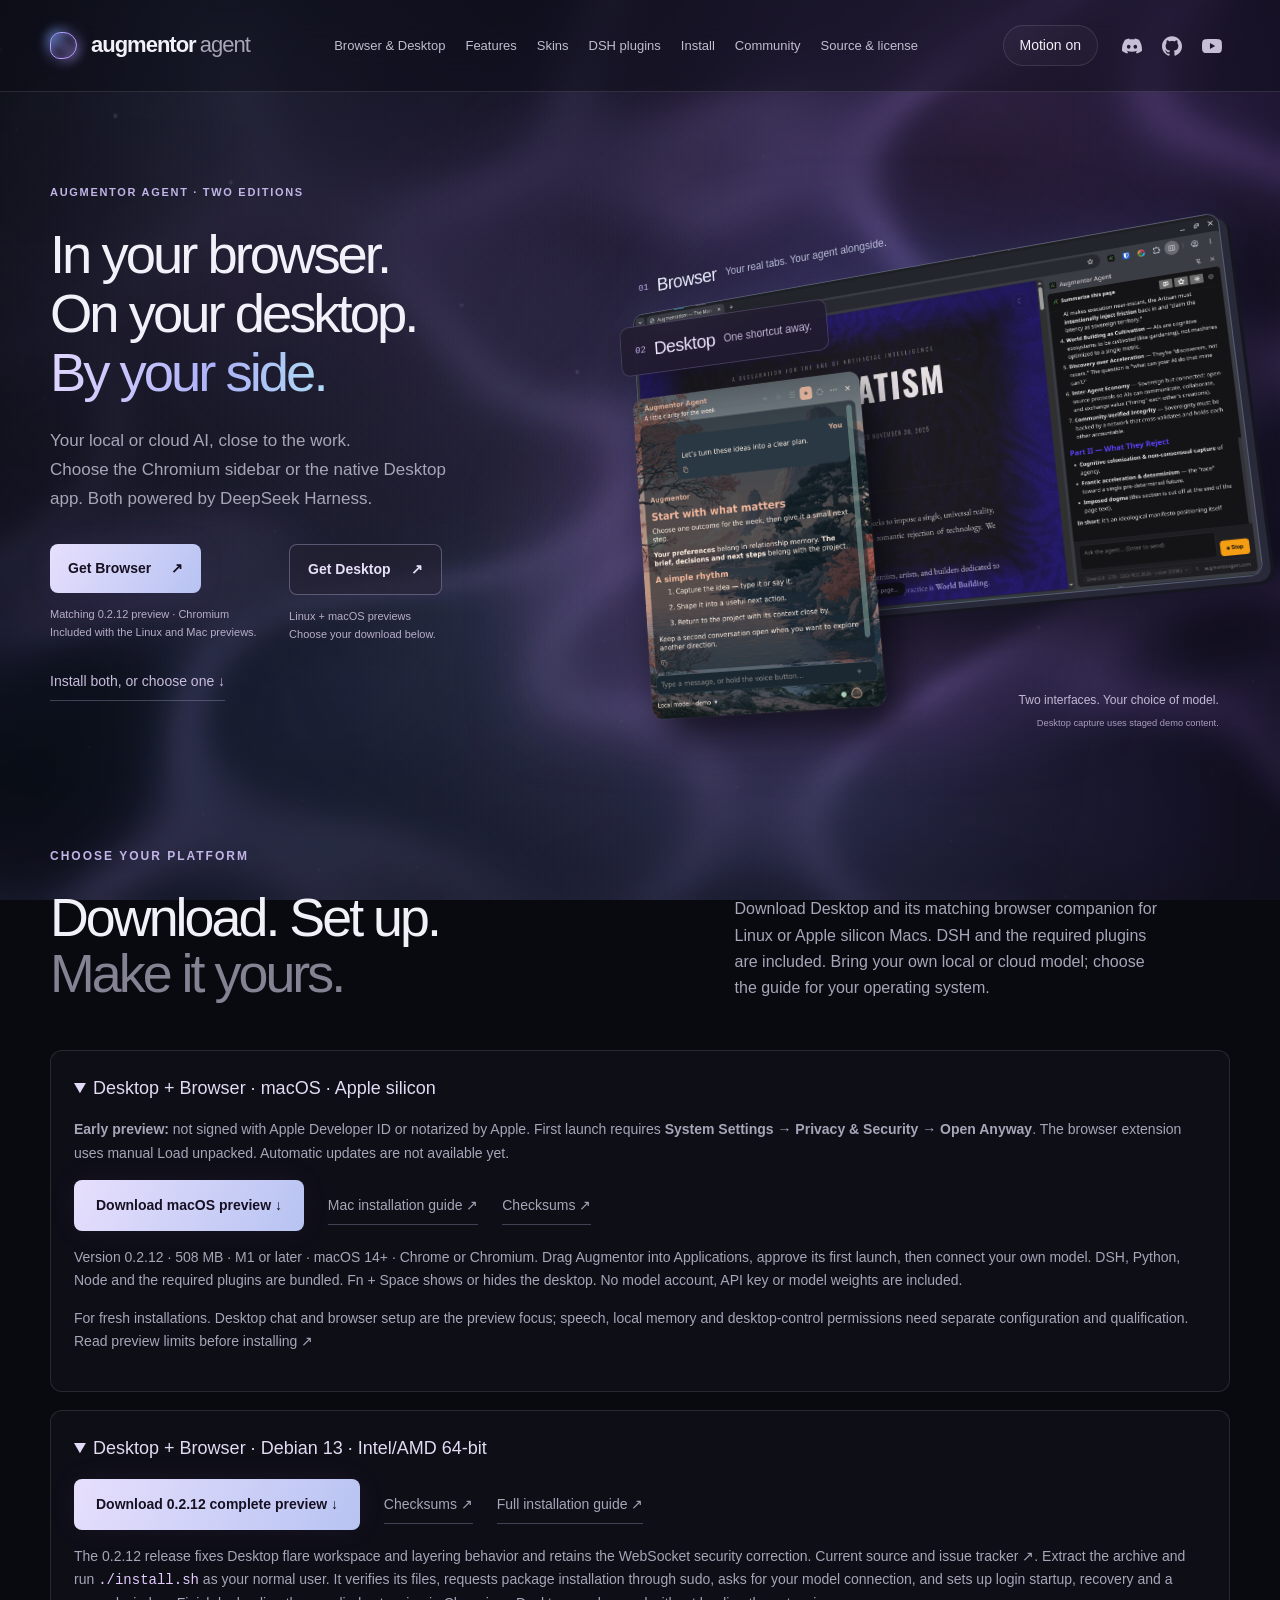
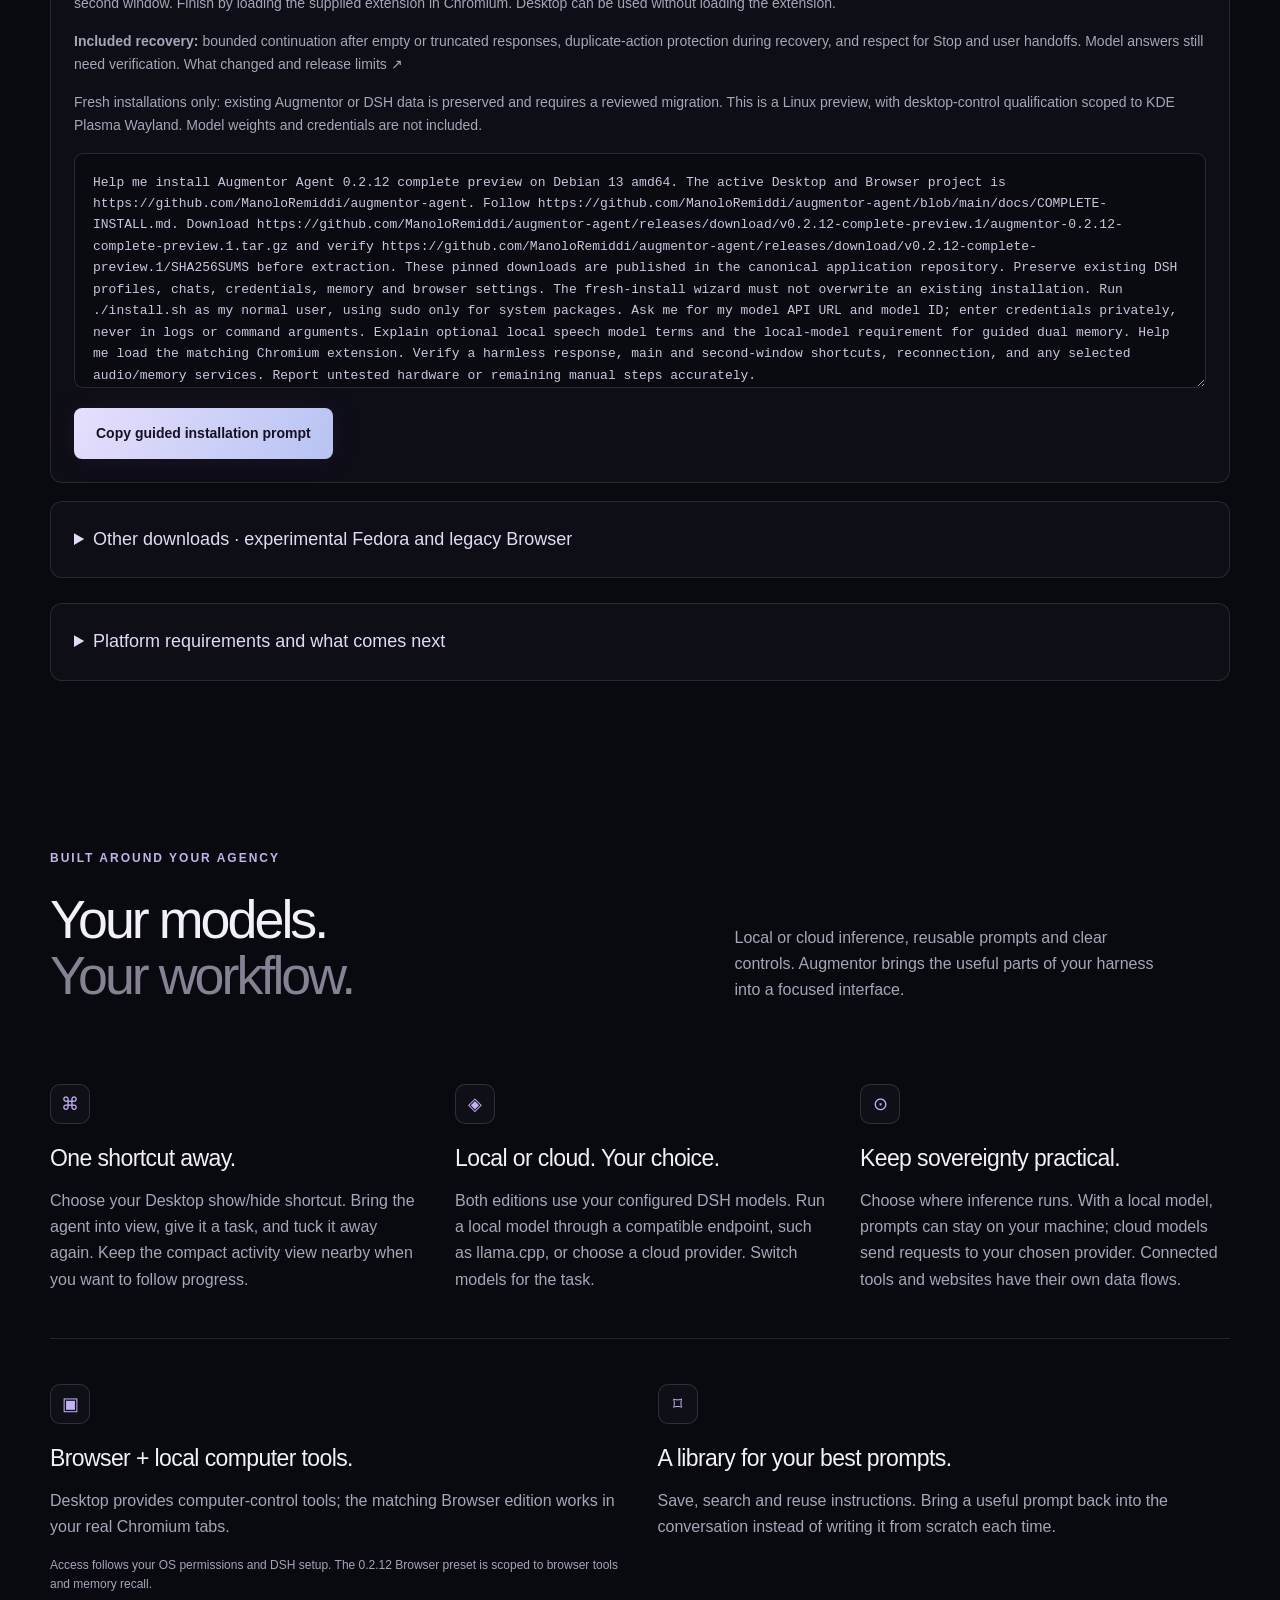
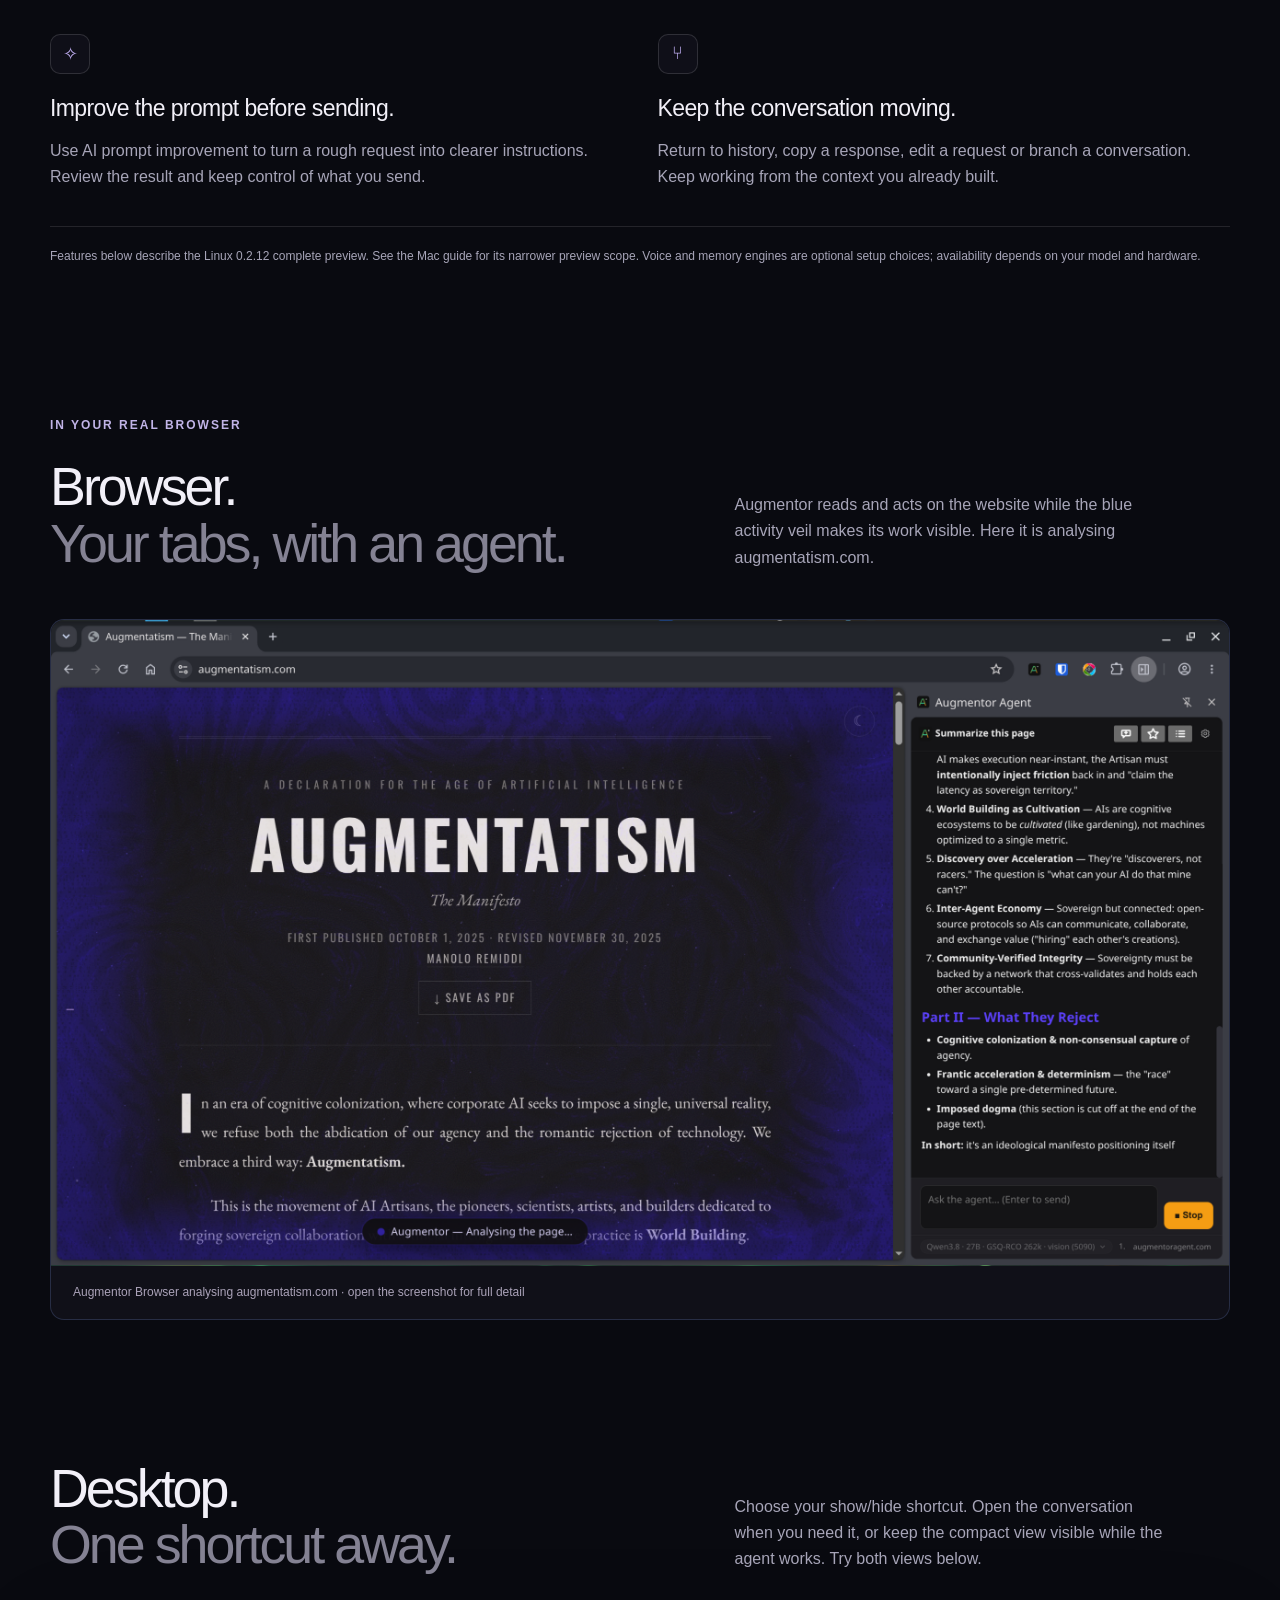
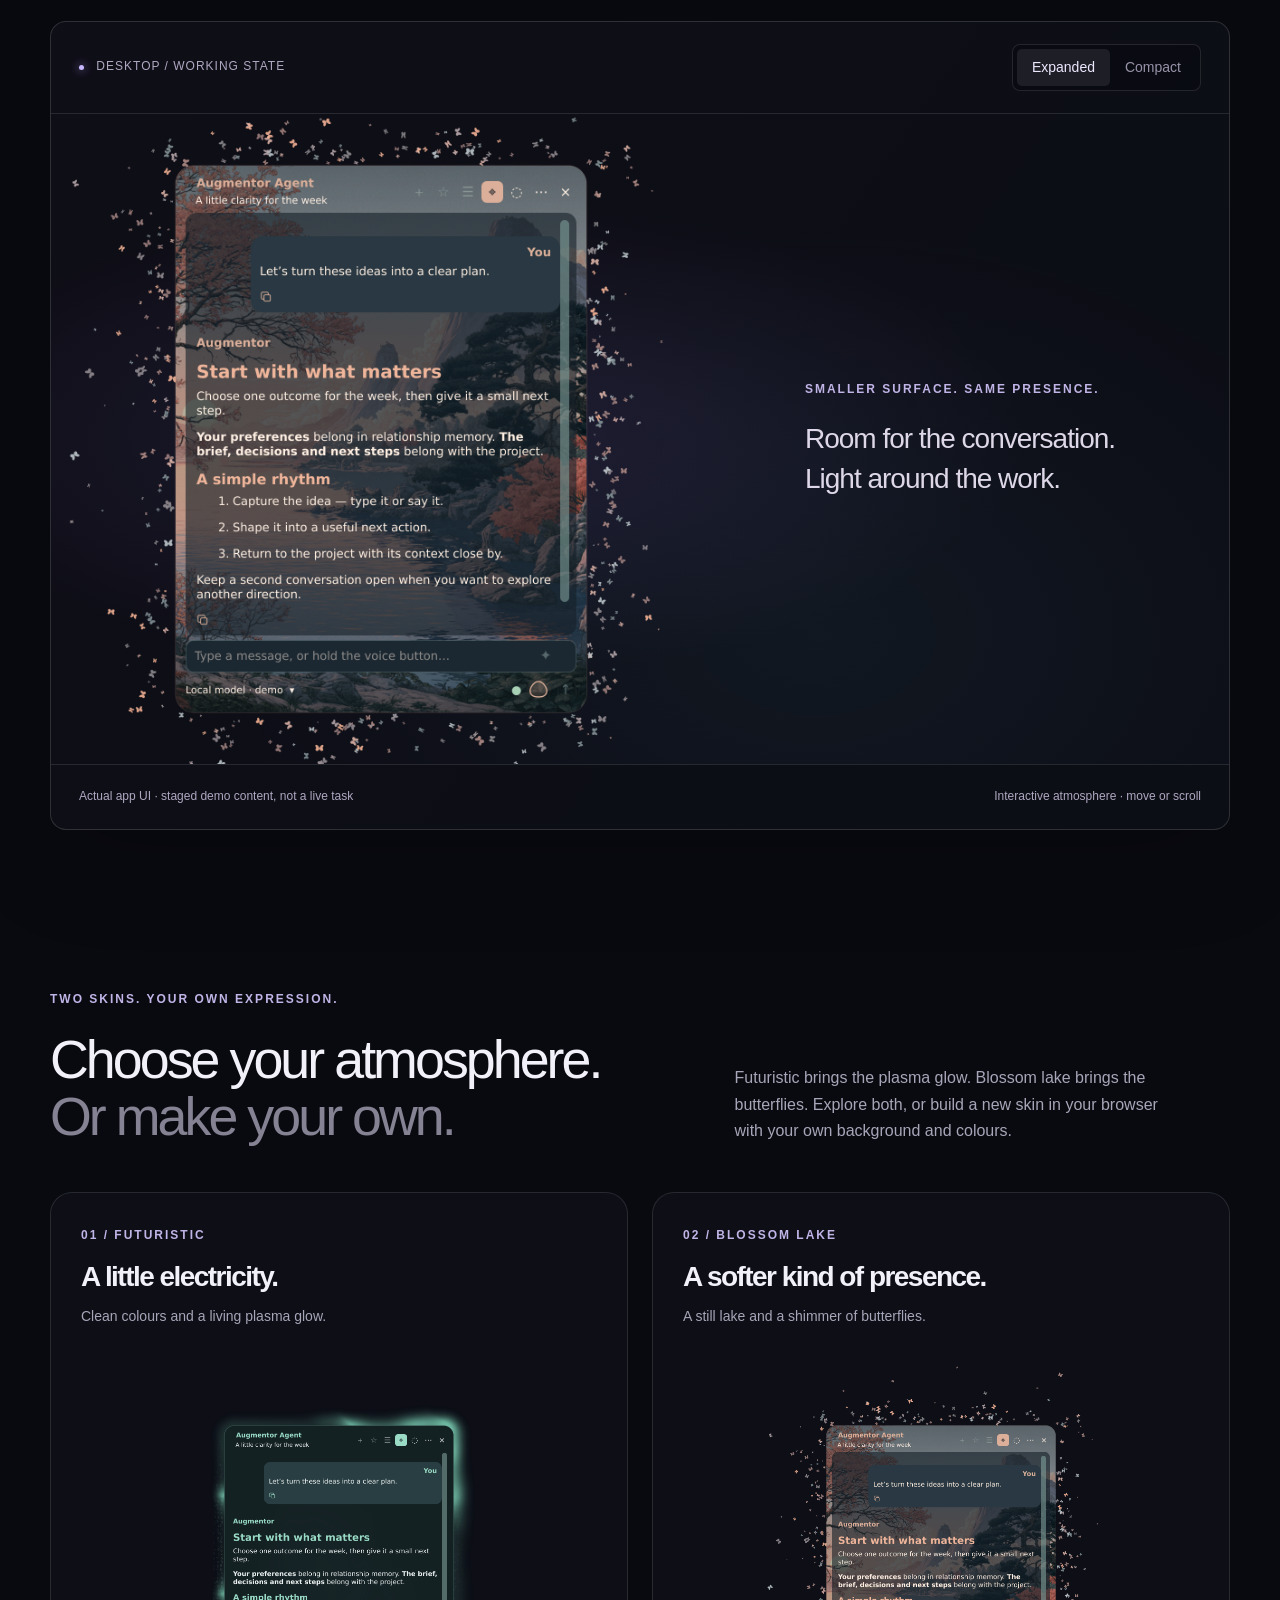
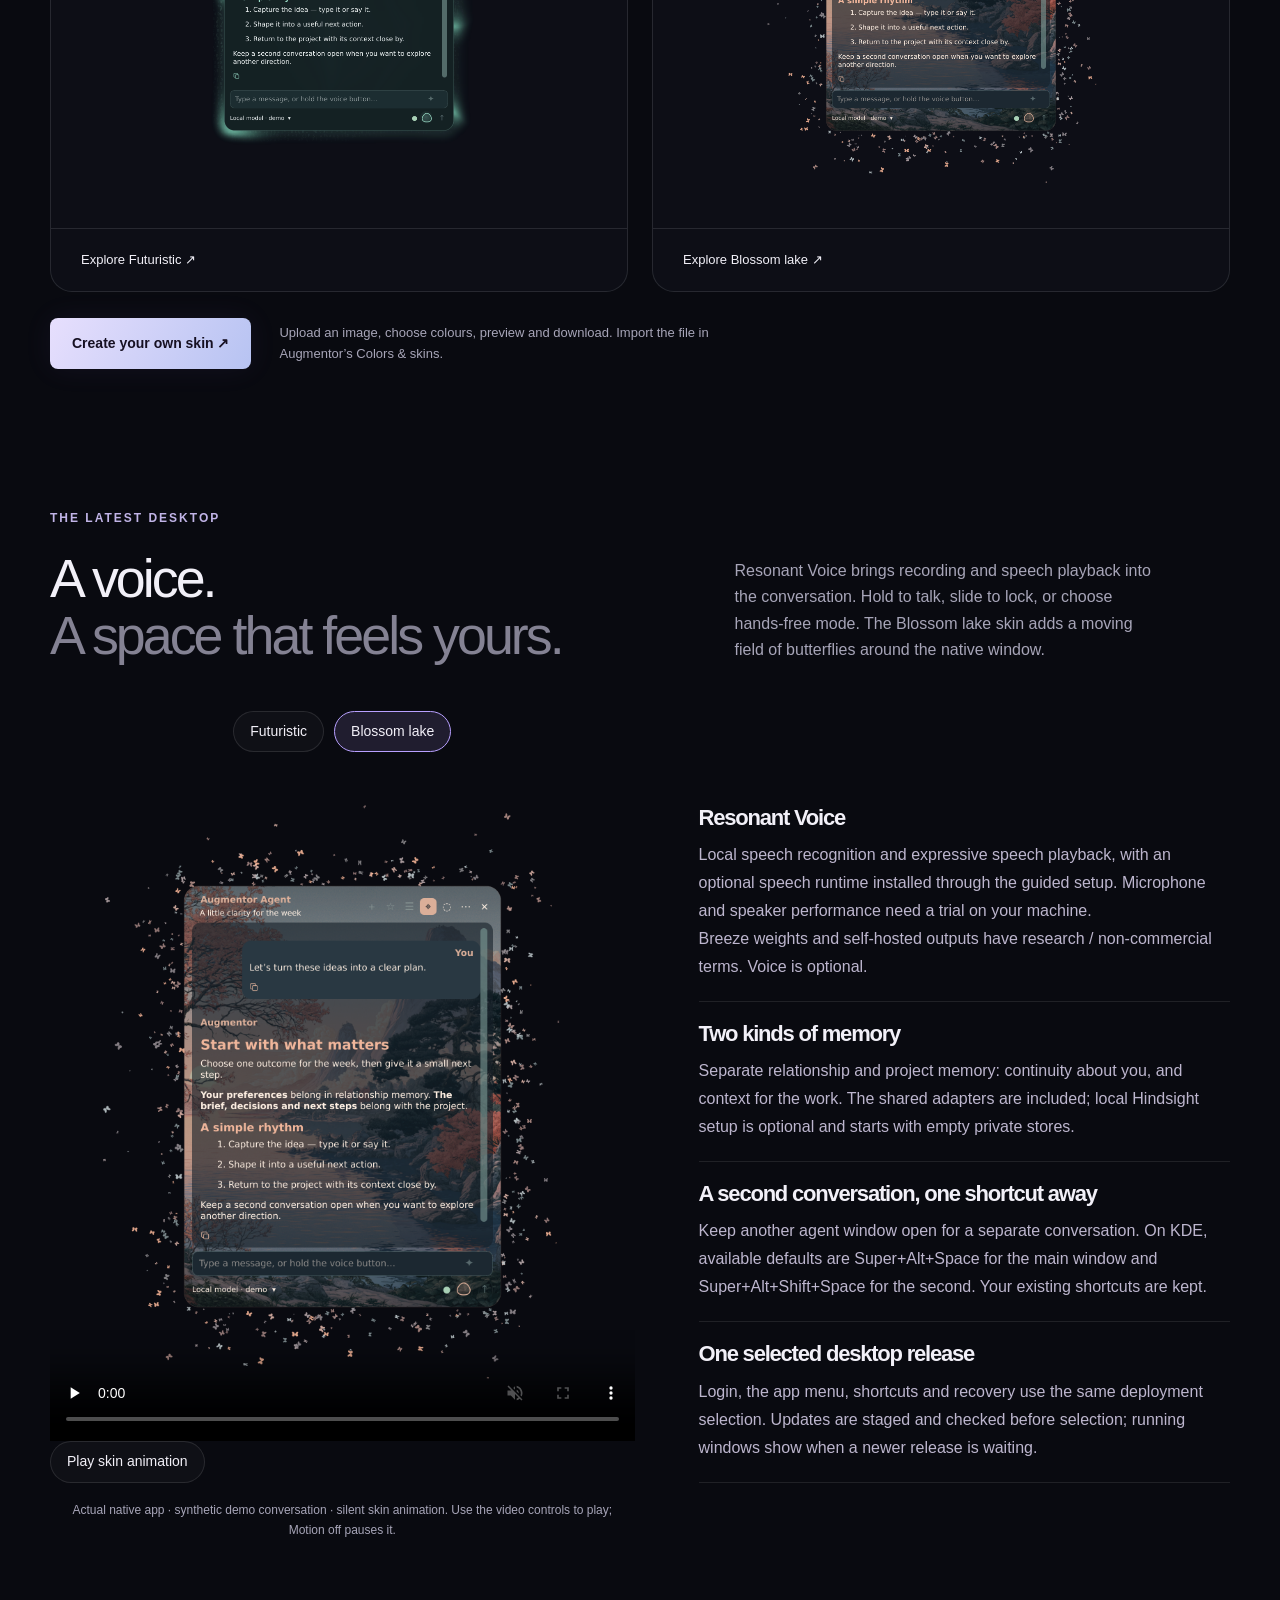
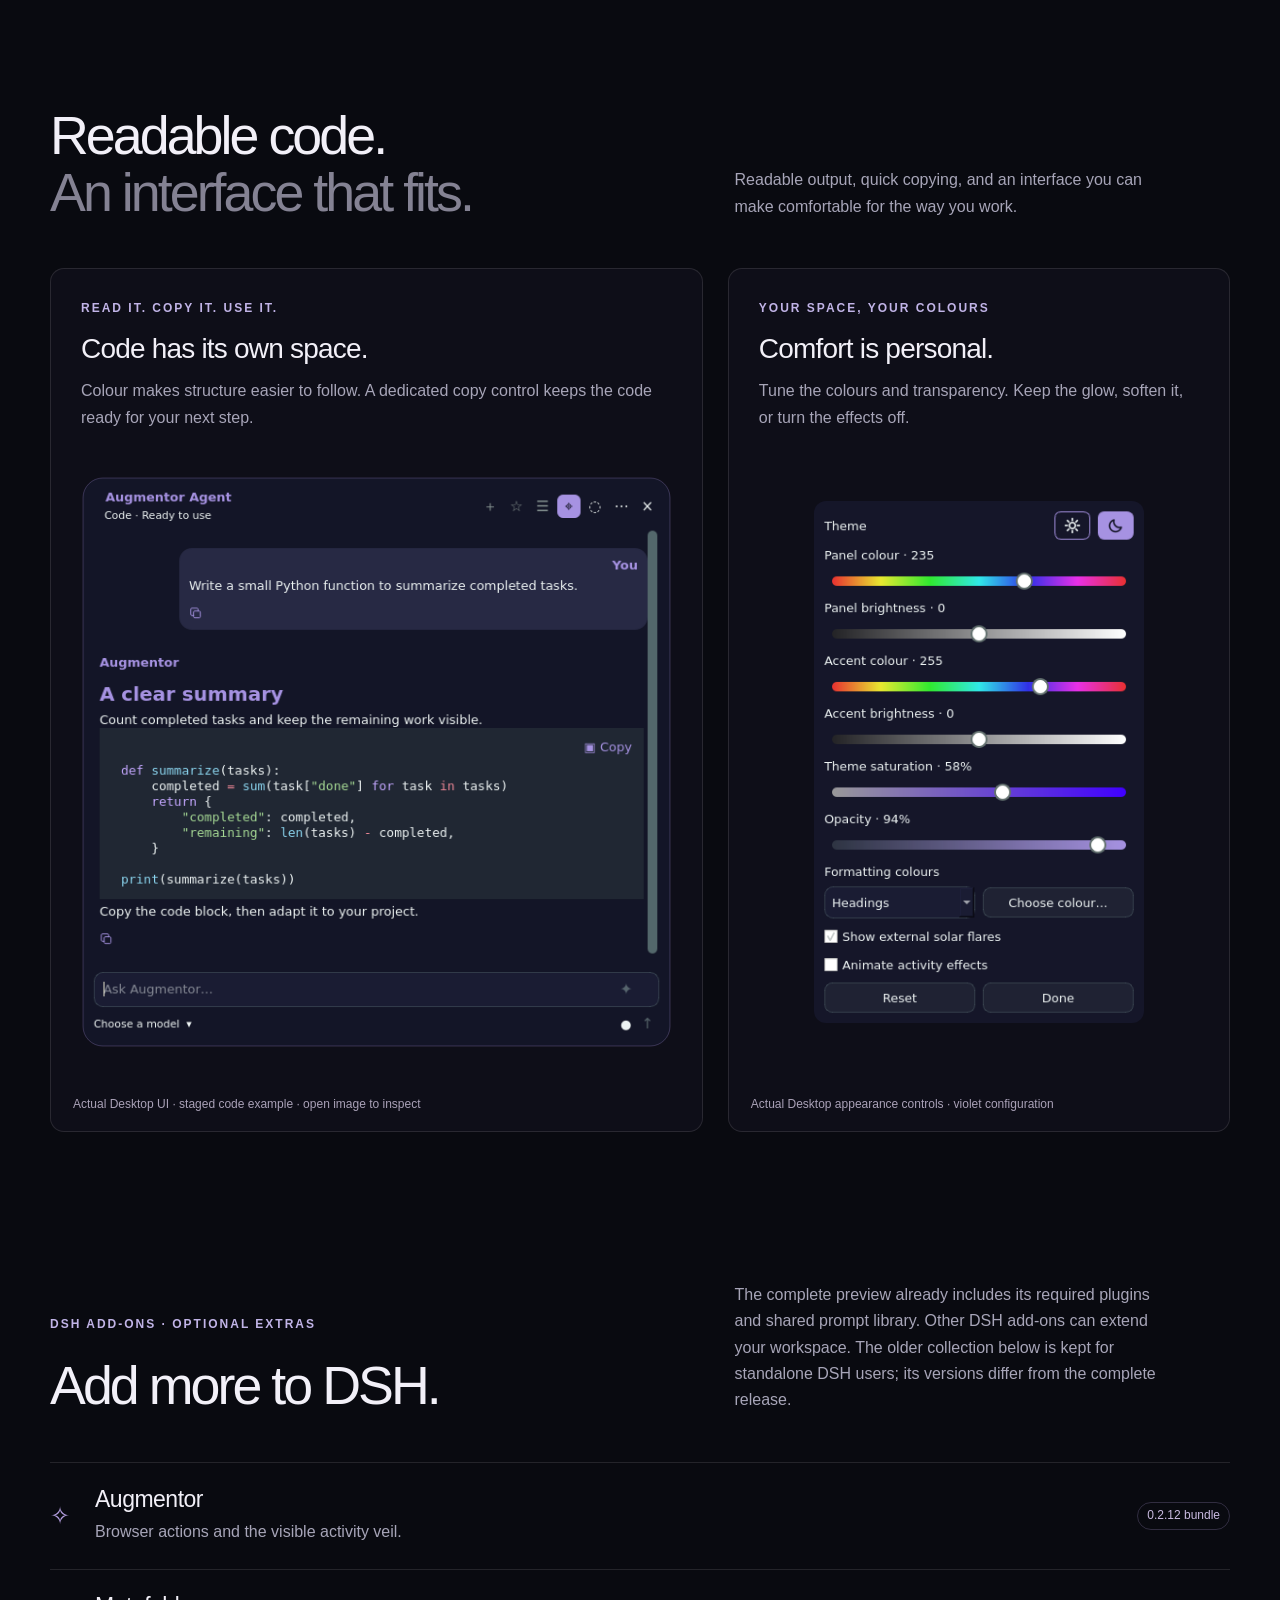
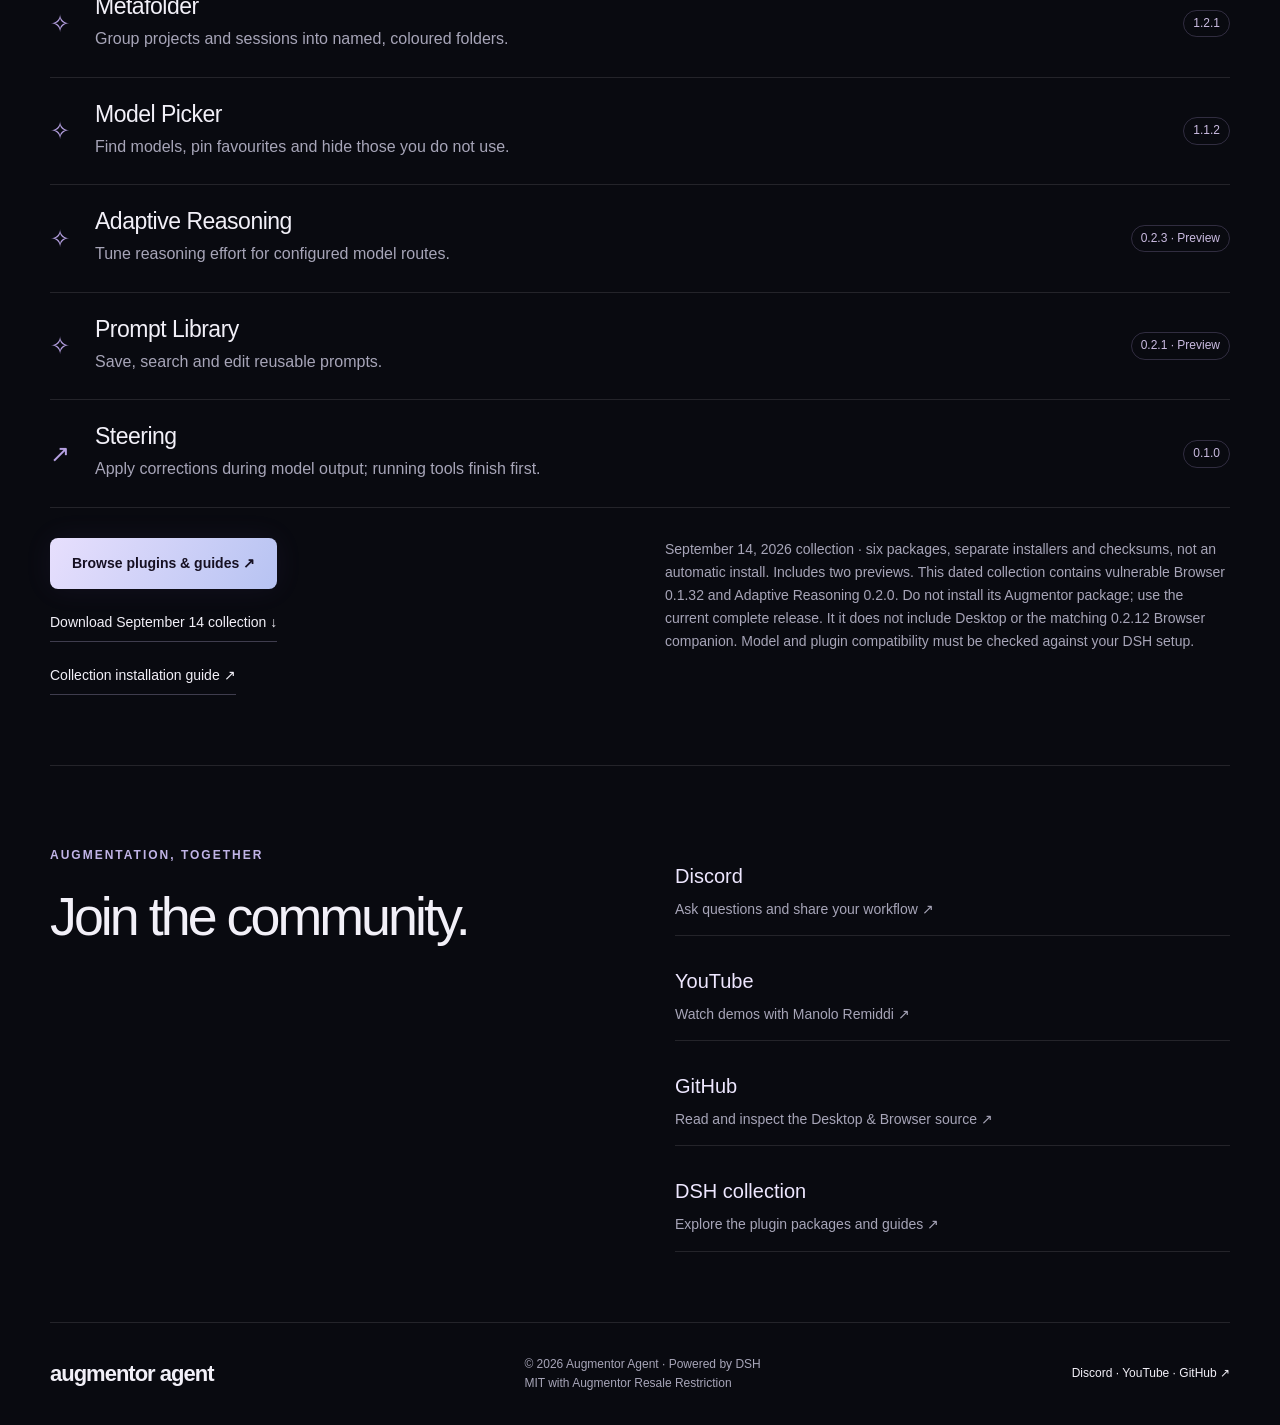
==== index.html @ 5974ab28 "Show Mac preview version and download size" ====
<!doctype html>
<!-- Copyright © 2026 Manolo Remiddi · SPDX-License-Identifier: MIT -->
<html lang="en"><head><meta charset="utf-8"><meta name="viewport" content="width=device-width,initial-scale=1"><meta name="description" content="Augmentor Agent. A visible workspace for your AI, in your browser and on your desktop. Linux and macOS previews, powered by DeepSeek Harness."><title>Augmentor Agent — Intelligence, with presence.</title><link rel="icon" href="assets/redesign-icon.svg"><link rel="stylesheet" href="assets/redesign.css?v=20260921-brand1"><link rel="stylesheet" href="assets/brand-orb.css?v=1"><script src="assets/redesign.js?v=20260920-skins1" defer></script></head>
<body><canvas id="atmosphere" aria-hidden="true"></canvas><div class="ambient" aria-hidden="true"></div>
<header class="masthead"><a class="brand" href="#top"><span class="brand-orb" aria-hidden="true"></span>augmentor<span class="brand-agent">agent</span></a><nav aria-label="Main"><a href="#editions">Browser &amp; Desktop</a><a href="#features">Features</a><a href="skins.html">Skins</a><a href="plugins.html">DSH plugins</a><a href="#installation">Install</a><a href="#community">Community</a><a href="licensing.html">Source &amp; license</a></nav><div class="header-right"><button id="motion" class="quiet" aria-pressed="true">Motion on</button><nav class="header-social" aria-label="Social links"><a class="soc-discord" href="https://discord.gg/MRESQnf4R4" target="_blank" rel="noopener noreferrer" aria-label="Augmentor Discord server" title="Discord">
              <svg viewBox="0 0 24 24" aria-hidden="true"><path d="M20.317 4.3698a19.7913 19.7913 0 00-4.8851-1.5152.0741.0741 0 00-.0785.0371c-.211.3753-.4447.8648-.6083 1.2495-1.8447-.2762-3.68-.2762-5.4868 0-.1636-.3933-.4058-.8742-.6177-1.2495a.077.077 0 00-.0785-.037 19.7363 19.7363 0 00-4.8852 1.515.0699.0699 0 00-.0321.0277C.5334 9.0458-.319 13.5799.0992 18.0578a.0824.0824 0 00.0312.0561c2.0528 1.5076 4.0413 2.4228 5.9929 3.0294a.0777.0777 0 00.0842-.0276c.4616-.6304.8731-1.2952 1.226-1.9942a.076.076 0 00-.0416-.1057c-.6528-.2476-1.2743-.5495-1.8722-.8923a.077.077 0 01-.0076-.1277c.1258-.0943.2517-.1923.3718-.2914a.0743.0743 0 01.0776-.0105c3.9278 1.7933 8.18 1.7933 12.0614 0a.0739.0739 0 01.0785.0095c.1202.099.246.1981.3728.2924a.077.077 0 01-.0066.1276 12.2986 12.2986 0 01-1.873.8914.0766.0766 0 00-.0407.1067c.3604.698.7719 1.3628 1.225 1.9932a.076.076 0 00.0842.0286c1.961-.6067 3.9495-1.5219 6.0023-3.0294a.077.077 0 00.0313-.0552c.5004-5.177-.8382-9.6739-3.5485-13.6604a.061.061 0 00-.0312-.0286zM8.02 15.3312c-1.1825 0-2.1569-1.0857-2.1569-2.419 0-1.3332.9555-2.4189 2.157-2.4189 1.2108 0 2.1757 1.0952 2.1568 2.419 0 1.3332-.9555 2.4189-2.1569 2.4189zm7.9748 0c-1.1825 0-2.1569-1.0857-2.1569-2.419 0-1.3332.9554-2.4189 2.1569-2.4189 1.2108 0 2.1757 1.0952 2.1568 2.419 0 1.3332-.946 2.4189-2.1568 2.4189Z"/></svg>
            </a><a class="soc-github" href="https://github.com/ManoloRemiddi/augmentor-agent" target="_blank" rel="noopener noreferrer" aria-label="Augmentor on GitHub" title="GitHub">
              <svg viewBox="0 0 24 24" aria-hidden="true"><path d="M12 .297c-6.63 0-12 5.373-12 12 0 5.303 3.438 9.8 8.205 11.385.6.113.82-.258.82-.577 0-.285-.01-1.04-.015-2.04-3.338.724-4.042-1.61-4.042-1.61C4.422 18.07 3.633 17.7 3.633 17.7c-1.087-.744.084-.729.084-.729 1.205.084 1.838 1.236 1.838 1.236 1.07 1.835 2.809 1.305 3.495.998.108-.776.417-1.305.76-1.605-2.665-.3-5.466-1.332-5.466-5.93 0-1.31.465-2.38 1.235-3.22-.135-.303-.54-1.523.105-3.176 0 0 1.005-.322 3.3 1.23.96-.267 1.98-.399 3-.405 1.02.006 2.04.138 3 .405 2.28-1.552 3.285-1.23 3.285-1.23.645 1.653.24 2.873.12 3.176.765.84 1.23 1.91 1.23 3.22 0 4.61-2.805 5.625-5.475 5.92.42.36.81 1.096.81 2.22 0 1.606-.015 2.896-.015 3.286 0 .315.21.69.825.57C20.565 22.092 24 17.592 24 12.297c0-6.627-5.373-12-12-12"/></svg>
            </a><a class="soc-youtube" href="https://www.youtube.com/@manolo.remiddi" target="_blank" rel="noopener noreferrer" aria-label="Augmentor Agent on YouTube" title="YouTube">
              <svg viewBox="0 0 24 24" aria-hidden="true"><path d="M23.498 6.186a3.016 3.016 0 0 0-2.122-2.136C19.505 3.545 12 3.545 12 3.545s-7.505 0-9.377.505A3.017 3.017 0 0 0 .502 6.186C0 8.07 0 12 0 12s0 3.93.502 5.814a3.016 3.016 0 0 0 2.122 2.136c1.871.505 9.376.505 9.376.505s7.505 0 9.377-.505a3.015 3.015 0 0 0 2.122-2.136C24 15.93 24 12 24 12s0-3.93-.502-5.814zM9.545 15.568V8.432L15.818 12l-6.273 3.568z"/></svg>
            </a></nav></div></header>
<main id="top"><section id="editions" class="shell layered-hero" aria-labelledby="product-title"><div class="layered-copy"><p class="eyebrow">AUGMENTOR AGENT · TWO EDITIONS</p><h1 id="product-title">In your browser.<br>On your desktop.<br><em>By your side.</em></h1><p class="layered-lead">Your local or cloud AI, close to the work.<br>Choose the Chromium sidebar or the native Desktop app. Both powered by DeepSeek Harness.</p><div class="hero-product-links"><div id="browser-edition"><a class="button primary" href="#installation">Get Browser <span>↗</span></a><p>Matching 0.2.12 preview · Chromium<br>Included with the Linux and Mac previews.</p></div><div id="desktop-edition"><a class="button hero-secondary" href="#installation">Get Desktop <span>↗</span></a><p>Linux + macOS previews<br>Choose your download below.</p></div></div><a class="text-link hero-install" href="#installation">Install both, or choose one ↓</a></div>
<div class="layered-scene" aria-label="Augmentor Browser and Desktop shown on separate overlapping planes"><div class="scene-world"><div class="scene-aura" aria-hidden="true"></div><figure class="browser-plane"><figcaption><span class="plane-number">01</span><strong>Browser</strong><span>Your real tabs. Your agent alongside.</span></figcaption><a href="#in-action" aria-label="See the Browser edition in action"><img src="assets/browser-full-chromium.png" width="2560" height="1403" alt="Augmentor Browser behind the Desktop window: Chromium with the agent sidebar and active blue veil on augmentatism.com"></a></figure><figure class="desktop-plane"><a href="#experience" aria-label="See the Desktop edition in action"><span class="desktop-plane-window"><img src="assets/desktop-voice-window.png" width="1040" height="1340" alt="Augmentor Desktop with the Blossom lake skin, synthetic conversation and integrated audio control"></span></a><figcaption><span class="plane-number">02</span><strong>Desktop</strong><span>One shortcut away.</span></figcaption></figure><p class="scene-caption">Two interfaces. Your choice of model.<br><span>Desktop capture uses staged demo content.</span></p></div></div></section><section id="installation" class="shell installation"><div class="section-heading"><div><p class="eyebrow">CHOOSE YOUR PLATFORM</p><h2>Download. Set up.<br><span>Make it yours.</span></h2></div><p>Download Desktop and its matching browser companion for Linux or Apple silicon Macs. DSH and the required plugins are included. Bring your own local or cloud model; choose the guide for your operating system.</p></div>
<div class="install-choice"><details open id="macos-download"><summary>Desktop + Browser · macOS · Apple silicon</summary><p><strong>Early preview:</strong> not signed with Apple Developer ID or notarized by Apple. First launch requires <strong>System Settings → Privacy &amp; Security → Open Anyway</strong>. The browser extension uses manual Load unpacked. Automatic updates are not available yet.</p><p><a class="button primary" href="https://github.com/ManoloRemiddi/augmentor-agent/releases/download/v0.2.12-macos-preview.1/augmentor-desktop-0.2.12-macos-arm64-preview.dmg">Download macOS preview ↓</a> <a class="text-link" href="macos.html">Mac installation guide ↗</a> <a class="text-link" href="https://github.com/ManoloRemiddi/augmentor-agent/releases/download/v0.2.12-macos-preview.1/SHA256SUMS">Checksums ↗</a></p><p>Version 0.2.12 · 508 MB · M1 or later · macOS 14+ · Chrome or Chromium. Drag Augmentor into Applications, approve its first launch, then connect your own model. DSH, Python, Node and the required plugins are bundled. Fn + Space shows or hides the desktop. No model account, API key or model weights are included.</p><p>For fresh installations. Desktop chat and browser setup are the preview focus; speech, local memory and desktop-control permissions need separate configuration and qualification. <a href="macos.html#limits">Read preview limits before installing ↗</a></p></details><details open><summary>Desktop + Browser · Debian 13 · Intel/AMD 64-bit</summary><p><a class="button primary" href="https://github.com/ManoloRemiddi/augmentor-agent/releases/download/v0.2.12-complete-preview.1/augmentor-0.2.12-complete-preview.1.tar.gz">Download 0.2.12 complete preview ↓</a> <a class="text-link" href="https://github.com/ManoloRemiddi/augmentor-agent/releases/download/v0.2.12-complete-preview.1/SHA256SUMS">Checksums ↗</a> <a class="text-link" href="https://github.com/ManoloRemiddi/augmentor-agent/blob/main/docs/COMPLETE-INSTALL.md">Full installation guide ↗</a></p><p>The 0.2.12 release fixes Desktop flare workspace and layering behavior and retains the WebSocket security correction. <a href="https://github.com/ManoloRemiddi/augmentor-agent">Current source and issue tracker ↗</a>. Extract the archive and run <code>./install.sh</code> as your normal user. It verifies its files, requests package installation through sudo, asks for your model connection, and sets up login startup, recovery and a second window. Finish by loading the supplied extension in Chromium. Desktop can be used without loading the extension.</p><p><strong>Included recovery:</strong> bounded continuation after empty or truncated responses, duplicate-action protection during recovery, and respect for Stop and user handoffs. Model answers still need verification. <a href="https://github.com/ManoloRemiddi/augmentor-agent/blob/main/docs/RELEASE-0.2.12.md">What changed and release limits ↗</a></p><p>Fresh installations only: existing Augmentor or DSH data is preserved and requires a reviewed migration. This is a Linux preview, with desktop-control qualification scoped to KDE Plasma Wayland. Model weights and credentials are not included.</p><textarea id="desktop-install-prompt" readonly aria-label="Complete Desktop and Browser installation prompt">Help me install Augmentor Agent 0.2.12 complete preview on Debian 13 amd64. The active Desktop and Browser project is https://github.com/ManoloRemiddi/augmentor-agent. Follow https://github.com/ManoloRemiddi/augmentor-agent/blob/main/docs/COMPLETE-INSTALL.md. Download https://github.com/ManoloRemiddi/augmentor-agent/releases/download/v0.2.12-complete-preview.1/augmentor-0.2.12-complete-preview.1.tar.gz and verify https://github.com/ManoloRemiddi/augmentor-agent/releases/download/v0.2.12-complete-preview.1/SHA256SUMS before extraction. These pinned downloads are published in the canonical application repository. Preserve existing DSH profiles, chats, credentials, memory and browser settings. The fresh-install wizard must not overwrite an existing installation. Run ./install.sh as my normal user, using sudo only for system packages. Ask me for my model API URL and model ID; enter credentials privately, never in logs or command arguments. Explain optional local speech model terms and the local-model requirement for guided dual memory. Help me load the matching Chromium extension. Verify a harmless response, main and second-window shortcuts, reconnection, and any selected audio/memory services. Report untested hardware or remaining manual steps accurately.</textarea><button class="button primary copy-install" data-copy="desktop-install-prompt">Copy guided installation prompt</button></details>
<details><summary>Other downloads · experimental Fedora and legacy Browser</summary><p>The Fedora Desktop RPM is an older experimental build with container installation/rendering checks, not the complete voice and memory installer. <a href="https://github.com/ManoloRemiddi/augmentor-agent-app/blob/main/docs/FEDORA.md">Fedora guide and download ↗</a></p><p>Browser 0.1.32 contains a known WebSocket vulnerability. Use the matching 0.2.12 complete release; the old archive is retained only for historical reference. <a href="https://github.com/ManoloRemiddi/augmentor-dsh-extension-plugin/releases/tag/v0.1.32">Legacy release ↗</a> · <a href="docs.html#install">Legacy manual ↗</a></p></details></div><p id="copy-status" class="small" role="status" aria-live="polite"></p>
<details class="compatibility-details" id="availability"><summary>Platform requirements and what comes next</summary><div class="platform-answers"><article><h3>Your model. Your private setup.</h3><p>The installer creates new settings, tokens and memory stores on your machine. It includes Model Picker 1.1.2, Adaptive Reasoning 0.2.3 and Resonant Voice 0.1.16, plus the shared prompt, memory and execution-recovery adapters. These are installed together; no separate plugin setup is required. Memory extraction starts paused until you choose to process it. No personal conversations, credentials or microphone recordings are distributed.</p></article><article><h3>Linux and Mac previews.</h3><p>The Linux installer targets Debian 13 amd64. The Mac preview targets Apple silicon with macOS 14 or later. Both use a manually loaded Chromium extension. Windows, Intel Macs and broader Pi support are not available yet.</p></article></div></details></section><section id="features" class="shell feature-section"><div class="section-heading"><div><p class="eyebrow">BUILT AROUND YOUR AGENCY</p><h2>Your models.<br><span>Your workflow.</span></h2></div><p>Local or cloud inference, reusable prompts and clear controls. Augmentor brings the useful parts of your harness into a focused interface.</p></div>
<div class="principles"><article><span class="feature-icon">⌘</span><h3>One shortcut away.</h3><p>Choose your Desktop show/hide shortcut. Bring the agent into view, give it a task, and tuck it away again. Keep the compact activity view nearby when you want to follow progress.</p></article><article><span class="feature-icon">◈</span><h3>Local or cloud. Your choice.</h3><p>Both editions use your configured DSH models. Run a local model through a compatible endpoint, such as llama.cpp, or choose a cloud provider. Switch models for the task.</p></article><article><span class="feature-icon">⊙</span><h3>Keep sovereignty practical.</h3><p>Choose where inference runs. With a local model, prompts can stay on your machine; cloud models send requests to your chosen provider. Connected tools and websites have their own data flows.</p></article></div>
<div class="feature-grid"><article><span class="feature-icon">▣</span><h3>Browser + local computer tools.</h3><p>Desktop provides computer-control tools; the matching Browser edition works in your real Chromium tabs.</p><small>Access follows your OS permissions and DSH setup. The 0.2.12 Browser preset is scoped to browser tools and memory recall.</small></article><article><span class="feature-icon">⌑</span><h3>A library for your best prompts.</h3><p>Save, search and reuse instructions. Bring a useful prompt back into the conversation instead of writing it from scratch each time.</p></article><article><span class="feature-icon">✧</span><h3>Improve the prompt before sending.</h3><p>Use AI prompt improvement to turn a rough request into clearer instructions. Review the result and keep control of what you send.</p></article><article><span class="feature-icon">⑂</span><h3>Keep the conversation moving.</h3><p>Return to history, copy a response, edit a request or branch a conversation. Keep working from the context you already built.</p></article></div><p class="feature-scope">Features below describe the Linux 0.2.12 complete preview. See the Mac guide for its narrower preview scope. Voice and memory engines are optional setup choices; availability depends on your model and hardware.</p></section><section id="in-action" class="shell browser-action"><div class="section-heading"><div><p class="eyebrow">IN YOUR REAL BROWSER</p><h2>Browser.<br><span>Your tabs, with an agent.</span></h2></div><p>Augmentor reads and acts on the website while the blue activity veil makes its work visible. Here it is analysing <a href="https://augmentatism.com/">augmentatism.com</a>.</p></div><figure class="browser-capture"><a href="assets/browser-full-chromium.png" target="_blank" rel="noopener" class="full-browser-image"><img src="assets/browser-full-chromium.png" width="2560" height="1403" loading="lazy" alt="Full Chromium window on augmentatism.com with Augmentor sidebar actively summarizing the page, blue-violet flares, and a visible Stop control"></a><figcaption>Augmentor Browser analysing augmentatism.com · open the screenshot for full detail</figcaption></figure></section><section id="experience" class="shell experience"><div class="section-heading"><h2>Desktop.<br><span>One shortcut away.</span></h2><p>Choose your show/hide shortcut. Open the conversation when you need it, or keep the compact view visible while the agent works. Try both views below.</p></div><div class="experience-stage"><div class="stage-toolbar"><span><i class="live-dot"></i> DESKTOP / WORKING STATE</span><div class="segmented" role="group" aria-label="Desktop preview state"><button data-view="expanded" aria-pressed="true">Expanded</button><button data-view="compact" aria-pressed="false">Compact</button></div></div><div class="demo-space" id="demo-space"><div class="stage-haze" aria-hidden="true"></div><img id="expanded" class="demo-image" src="assets/desktop-voice-butterflies.png" width="1680" height="1980" alt="Native desktop with Blossom lake background, butterflies and integrated audio control" loading="lazy"><img id="compact" class="demo-image compact-image" src="assets/desktop-compact-working.png" width="424" height="424" alt="Compact desktop orb showing Working, Expand and Stop, surrounded by an activity flare" hidden loading="lazy"><div class="stage-copy"><p class="eyebrow">SMALLER SURFACE. SAME PRESENCE.</p><p id="state-description">Room for the conversation.<br>Light around the work.</p></div></div><div class="stage-footer"><span>Actual app UI · staged demo content, not a live task</span><span>Interactive atmosphere · move or scroll</span></div></div></section><section id="skins" class="shell skin-showcase"><div class="section-heading"><div><p class="eyebrow">TWO SKINS. YOUR OWN EXPRESSION.</p><h2>Choose your atmosphere.<br><span>Or make your own.</span></h2></div><p>Futuristic brings the plasma glow. Blossom lake brings the butterflies. Explore both, or build a new skin in your browser with your own background and colours.</p></div><div class="skin-showcase-grid"><a href="skins.html" class="skin-showcase-card"><div><span class="eyebrow">01 / FUTURISTIC</span><h3>A little electricity.</h3><p>Clean colours and a living plasma glow.</p></div><img src="assets/desktop-futuristic.png" width="1680" height="1980" loading="lazy" alt="Actual Futuristic Augmentor desktop with plasma activity effect"><span>Explore Futuristic ↗</span></a><a href="skins.html" class="skin-showcase-card"><div><span class="eyebrow">02 / BLOSSOM LAKE</span><h3>A softer kind of presence.</h3><p>A still lake and a shimmer of butterflies.</p></div><img src="assets/desktop-voice-butterflies.png" width="1680" height="1980" loading="lazy" alt="Actual Blossom lake Augmentor desktop with butterfly activity effect"><span>Explore Blossom lake ↗</span></a></div><p class="skin-studio-link"><a class="button primary" href="skins.html#studio">Create your own skin ↗</a><span>Upload an image, choose colours, preview and download. Import the file in Augmentor’s Colors &amp; skins.</span></p></section><section id="voice-and-memory" class="shell voice-release"><div class="section-heading"><div><p class="eyebrow">THE LATEST DESKTOP</p><h2>A voice.<br><span>A space that feels yours.</span></h2></div><p>Resonant Voice brings recording and speech playback into the conversation. Hold to talk, slide to lock, or choose hands-free mode. The Blossom lake skin adds a moving field of butterflies around the native window.</p></div><div class="voice-release-grid"><figure><div class="skin-film-picker" role="group" aria-label="Native skin animation"><button class="quiet" data-film="futuristic" aria-pressed="false">Futuristic</button><button class="quiet" data-film="blossom" aria-pressed="true">Blossom lake</button></div><video id="skin-film" loop muted playsinline controls preload="none" poster="assets/desktop-voice-butterflies.png" width="840" height="990" aria-label="Six-second capture of the native Blossom lake skin with animated butterflies"><source src="assets/desktop-skin-animation.webm" type="video/webm"></video><button id="skin-play" class="quiet" type="button">Play skin animation</button><figcaption>Actual native app · synthetic demo conversation · silent skin animation. Use the video controls to play; Motion off pauses it.</figcaption></figure><div class="release-details"><article><h3>Resonant Voice</h3><p>Local speech recognition and expressive speech playback, with an optional speech runtime installed through the guided setup. Microphone and speaker performance need a trial on your machine.</p><p class="small">Breeze weights and self-hosted outputs have <a href="https://huggingface.co/BreezeBlue/Breeze-TTS-2#license-and-responsible-use">research / non-commercial terms</a>. Voice is optional.</p></article><article><h3>Two kinds of memory</h3><p>Separate relationship and project memory: continuity about you, and context for the work. The shared adapters are included; local Hindsight setup is optional and starts with empty private stores.</p></article><article><h3>A second conversation, one shortcut away</h3><p>Keep another agent window open for a separate conversation. On KDE, available defaults are Super+Alt+Space for the main window and Super+Alt+Shift+Space for the second. Your existing shortcuts are kept.</p></article><article><h3>One selected desktop release</h3><p>Login, the app menu, shortcuts and recovery use the same deployment selection. Updates are staged and checked before selection; running windows show when a newer release is waiting.</p></article></div></div></section><section class="shell feature-gallery"><div class="section-heading"><h2>Readable code.<br><span>An interface that fits.</span></h2><p>Readable output, quick copying, and an interface you can make comfortable for the way you work.</p></div><div class="gallery-grid"><figure class="code-feature"><div><p class="eyebrow">READ IT. COPY IT. USE IT.</p><h3>Code has its own space.</h3><p>Colour makes structure easier to follow. A dedicated copy control keeps the code ready for your next step.</p></div><a href="assets/feature-code.png" target="_blank" rel="noopener"><img src="assets/feature-code.png" width="670" height="650" loading="lazy" alt="Actual Augmentor UI showing a syntax-highlighted Python function in a code box with its own copy control"></a><figcaption>Actual Desktop UI · staged code example · open image to inspect</figcaption></figure><figure class="colour-feature"><div><p class="eyebrow">YOUR SPACE, YOUR COLOURS</p><h3>Comfort is personal.</h3><p>Tune the colours and transparency. Keep the glow, soften it, or turn the effects off.</p></div><a href="assets/feature-colours.png" target="_blank" rel="noopener"><img src="assets/feature-colours.png" width="350" height="554" loading="lazy" alt="Actual colour settings with panel and accent hue, saturation, opacity and flare controls"></a><figcaption>Actual Desktop appearance controls · violet configuration</figcaption></figure></div></section><section id="plugins" class="shell plugins-section"><div class="section-heading"><div><p class="eyebrow">DSH ADD-ONS · OPTIONAL EXTRAS</p><h2>Add more to DSH.</h2></div><p>The complete preview already includes its required plugins and shared prompt library. Other DSH add-ons can extend your workspace. The older collection below is kept for standalone DSH users; its versions differ from the complete release.</p></div><div class="plugin-list"><article><span class="plugin-mark" aria-hidden="true">✧</span><div><h3>Augmentor</h3><p>Browser actions and the visible activity veil.</p></div><span class="badge">0.2.12 bundle</span></article><article><span class="plugin-mark" aria-hidden="true">✧</span><div><h3>Metafolder</h3><p>Group projects and sessions into named, coloured folders.</p></div><span class="badge">1.2.1</span></article><article><span class="plugin-mark" aria-hidden="true">✧</span><div><h3>Model Picker</h3><p>Find models, pin favourites and hide those you do not use.</p></div><span class="badge">1.1.2</span></article><article><span class="plugin-mark" aria-hidden="true">✧</span><div><h3>Adaptive Reasoning</h3><p>Tune reasoning effort for configured model routes.</p></div><span class="badge">0.2.3 · Preview</span></article><article><span class="plugin-mark" aria-hidden="true">✧</span><div><h3>Prompt Library</h3><p>Save, search and edit reusable prompts.</p></div><span class="badge">0.2.1 · Preview</span></article><article><span class="plugin-mark" aria-hidden="true">↗</span><div><h3>Steering</h3><p>Apply corrections during model output; running tools finish first.</p></div><span class="badge">0.1.0</span></article></div><div class="collection-download"><div><a class="button primary" href="plugins.html">Browse plugins &amp; guides ↗</a><a class="text-link" href="https://github.com/ManoloRemiddi/deepseek-harness-plugins/releases/download/collection-2026.09.14/augmentor-plugins-2026.09.14.zip">Download September 14 collection ↓</a><a class="text-link" href="https://github.com/ManoloRemiddi/deepseek-harness-plugins/blob/main/docs/COLLECTION-INSTALL.md">Collection installation guide ↗</a></div><p>September 14, 2026 collection · six packages, separate installers and checksums, not an automatic install. Includes two previews. This dated collection contains vulnerable Browser 0.1.32 and Adaptive Reasoning 0.2.0. Do not install its Augmentor package; use the current complete release. It it does not include Desktop or the matching 0.2.12 Browser companion. Model and plugin compatibility must be checked against your DSH setup.</p></div></section><section id="community" class="shell community"><div><p class="eyebrow">AUGMENTATION, TOGETHER</p><h2>Join the community.</h2></div><div class="community-links"><a href="https://discord.gg/MRESQnf4R4" target="_blank" rel="noopener noreferrer"><span>Discord</span>Ask questions and share your workflow ↗</a><a href="https://www.youtube.com/@manolo.remiddi" target="_blank" rel="noopener noreferrer"><span>YouTube</span>Watch demos with Manolo Remiddi ↗</a><a href="https://github.com/ManoloRemiddi/augmentor-agent" target="_blank" rel="noopener noreferrer"><span>GitHub</span>Read and inspect the Desktop &amp; Browser source ↗</a><a href="https://github.com/ManoloRemiddi/deepseek-harness-plugins" target="_blank" rel="noopener noreferrer"><span>DSH collection</span>Explore the plugin packages and guides ↗</a></div></section></main><footer class="shell"><a class="brand" href="#top">augmentor agent</a><p>© 2026 Augmentor Agent · Powered by DSH<br><a href="licensing.html">MIT with Augmentor Resale Restriction</a></p><a href="#community">Discord · YouTube · GitHub ↗</a></footer><noscript><p class="shell">The expanded preview is visible. JavaScript enables the compact preview switch and interactive atmosphere.</p></noscript></body></html>
---- assets/redesign.css ----
/* Copyright © 2026 Manolo Remiddi · SPDX-License-Identifier: MIT */
:root{color-scheme:dark;--bg:#090a10;--ink:#f2f0f8;--muted:#a7a5b8;--line:#ffffff1c;--violet:#b8a0ff;--ice:#a6cfff}*{box-sizing:border-box}html{scroll-behavior:smooth;scroll-padding-top:100px}body{margin:0;background:var(--bg);color:var(--ink);font-family:Inter,"Helvetica Neue",Arial,sans-serif;font-size:16px;line-height:1.65}a{color:inherit;text-decoration:none}button{font:inherit;color:inherit;cursor:pointer}a:focus-visible,button:focus-visible{outline:2px solid var(--ice);outline-offset:6px}button,a{-webkit-tap-highlight-color:transparent}button{touch-action:manipulation}img{max-width:100%;height:auto}h1,h2,h3,p{margin:0}h1,h2,h3{line-height:1.05;letter-spacing:-.055em}h1{font-size:clamp(58px,6.5vw,100px);font-weight:500}h2{font-size:clamp(40px,4.2vw,66px);font-weight:450}h2 span{color:#848293}em{font-style:normal;background:linear-gradient(100deg,#e1d6ff,#acb1f8 60%,#afdcf4);background-clip:text;-webkit-background-clip:text;color:transparent}p{color:var(--muted)}.shell{width:min(1280px,calc(100% - 100px));margin:auto}#atmosphere{position:fixed;inset:0;width:100%;height:100%;pointer-events:none;z-index:-1}.ambient{position:fixed;inset:0;z-index:-2;background:radial-gradient(ellipse at 83% 20%,#3c28582c,transparent 55%),radial-gradient(ellipse at 10% 80%,#152e4422,transparent 60%)}.masthead{position:relative;z-index:10;display:flex;align-items:center;justify-content:space-between;padding:25px 50px;border-bottom:1px solid var(--line);background:#0c0c1466;backdrop-filter:blur(20px)}.brand{font-size:22px;font-weight:650;letter-spacing:-1px;display:flex;align-items:center;gap:8px}.brand-agent{font-weight:350;color:var(--muted);margin-left:-4px}.masthead nav{display:flex;gap:30px;font-size:13px;color:#c1bece}.quiet{background:#ffffff07;border:1px solid var(--line);border-radius:30px;padding:8px 16px;font-size:12px}.hero{display:grid;grid-template-columns:1.05fr 1fr;align-items:center;min-height:760px;padding:60px 0 70px}.eyebrow{font-size:10px;font-weight:550;letter-spacing:2px;color:#c1b4e7}.hero .eyebrow{margin-bottom:28px}.eyebrow>span,.live-dot{display:inline-block;width:5px;height:5px;background:#c9b7ff;border-radius:50%;box-shadow:0 0 10px #ab8cff;margin-right:8px}.lead{font-size:20px;line-height:1.65;font-weight:350;margin-top:26px}.actions{display:flex;gap:27px;align-items:center;margin-top:35px}.button{display:inline-flex;align-items:center;justify-content:center;gap:35px;padding:14px 22px;border-radius:8px;font-size:13px;font-weight:600}.primary{color:#161022;background:linear-gradient(120deg,#e7dffd,#b7c3f2);box-shadow:0 0 30px #9875ed12}.button:hover{filter:brightness(1.1)}.text-link{font-size:13px;display:inline-block;border-bottom:1px solid #aaa0c757;padding:7px 0}.hero-facts{display:flex;gap:16px;font-size:10px;color:#9b95aa;margin-top:40px}.hero-facts span+span:before{content:'·';margin-right:16px}.hero-art{position:relative;min-width:0;height:660px;display:flex;align-items:center;justify-content:center}.hero-app{width:820px;max-width:145%;flex:none;position:relative;z-index:1;pointer-events:none}.orbit-line{position:absolute;width:110%;aspect-ratio:1;border:1px solid #a18ccf12;border-radius:50%;transform:rotate(-25deg) scaleY(.83)}.art-note{position:absolute;top:25px;left:50px;font-size:8px;letter-spacing:2px;color:#9e94b1}.floating-note{position:absolute;z-index:2;right:-15px;bottom:120px;padding:18px 25px;background:#19152291;border:1px solid #ffffff21;border-radius:10px;backdrop-filter:blur(20px)}.floating-note span{font-size:8px;letter-spacing:2px;color:#aaa2b9}.floating-note p{font-size:20px;color:#ede8fc;margin-top:5px}.capture-note{position:absolute;bottom:0;font-size:10px;color:#aaa1b8}.chapter{border-top:1px solid var(--line);padding:22px 0;display:flex;justify-content:space-between;gap:20px;font-size:9px;letter-spacing:1.8px;color:#aaa3b6}.experience,.editions,.availability{padding-top:70px;padding-bottom:90px}.section-heading{display:grid;grid-template-columns:1.2fr 1fr;gap:90px;align-items:end;margin-bottom:48px}.section-heading>p{max-width:430px;font-size:15px}.experience-stage{border:1px solid #ffffff24;border-radius:16px;background:linear-gradient(125deg,#17152166,#10141e66);overflow:hidden;box-shadow:0 25px 100px #0003}.stage-toolbar,.stage-footer{display:flex;justify-content:space-between;align-items:center;padding:22px 28px;border-bottom:1px solid var(--line);font-size:9px;letter-spacing:1px;color:#b0a8c2}.stage-footer{border-top:1px solid var(--line);border-bottom:0;letter-spacing:0}.segmented{display:flex;padding:4px;background:#09091080;border-radius:8px;border:1px solid var(--line)}.segmented button{font-size:11px;padding:7px 15px;border:0;background:transparent;border-radius:5px;color:#9993a9}.segmented button[aria-pressed=true]{background:#ffffff15;color:#eee8ff}.demo-space{height:650px;position:relative;display:flex;align-items:center;overflow:hidden}.demo-image{width:760px;max-width:85%;flex:none;position:relative;margin-left:-50px;z-index:1}.demo-image[hidden]{display:none}.compact-image{width:510px;margin-left:75px}.stage-copy{position:absolute;right:6%;width:30%;z-index:2}.stage-copy>p:last-child{font-size:28px;line-height:1.4;color:#ddd7e8;margin-top:20px;letter-spacing:-1px}.stage-haze{position:absolute;inset:0;background:radial-gradient(ellipse at 35% 50%,#66529e35,transparent 52%),radial-gradient(ellipse at 65% 80%,#43789518,transparent 55%)}.three-notes{display:grid;grid-template-columns:repeat(3,1fr);gap:45px;margin-top:40px}.three-notes article>span{font-size:10px;color:#9083ac}.three-notes h3{font-size:21px;font-weight:450;letter-spacing:-.5px;margin:12px 0}.three-notes p{font-size:13px}.editions>.chapter,.availability>.chapter{margin-bottom:65px}.edition-grid{display:grid;grid-template-columns:1fr 1fr;gap:24px}.edition{border:1px solid var(--line);border-radius:14px;padding:32px;background:#14121d77;overflow:hidden;backdrop-filter:blur(12px)}.edition-top{display:flex;justify-content:space-between;align-items:center;gap:10px}.badge{font-size:10px;padding:3px 9px;border:1px solid #a795ce42;border-radius:20px;color:#cabbe1;white-space:nowrap}.edition h3{font-size:52px;font-weight:450;margin:30px 0 20px}.edition>p{font-size:14px;max-width:430px}.browser-shot{height:280px;margin-top:32px;overflow:hidden;border-radius:10px;border:1px solid #ffffff20;box-shadow:0 10px 40px #0004}.browser-shot img{width:100%;display:block}.edition .small{font-size:10px;margin-top:12px}.orb-display{height:280px;display:flex;align-items:center;justify-content:center;position:relative}.orb-display img{width:340px;max-width:75%}.orb-display span{font-size:20px;letter-spacing:-.5px;color:#bbb0cd;margin-left:-30px}.edition-bottom{display:flex;justify-content:space-between;gap:15px;align-items:end;border-top:1px solid var(--line);padding-top:22px;margin-top:25px}.edition-bottom>span{font-size:11px;color:#aaa1b9}.voice{padding:100px 0 150px;display:grid;grid-template-columns:1fr 1fr;gap:90px;align-items:center}.voice h2{margin:20px 0}.voice .lead{font-size:18px}.voice p{margin-bottom:20px;font-size:14px}.voice .small{font-size:12px}.voice-art{position:relative;min-height:340px;display:flex;justify-content:center;align-items:center}.voice-ring{position:absolute;width:290px;height:290px;border:1px solid #bca5e829;border-radius:50%;box-shadow:0 0 80px #8c6be31b,inset 0 0 70px #8c6be319}.voice-ring:after{content:'';position:absolute;inset:24px;border:1px solid #d0bfff14;border-radius:50%}.waveform{display:flex;gap:8px;align-items:center}.waveform i{display:block;width:5px;height:30px;border-radius:5px;background:linear-gradient(#d3b4ff,#86b9df);box-shadow:0 0 15px #d3b4ff25}.waveform i:nth-child(2n){height:65px}.waveform i:nth-child(3n){height:100px}.waveform i:nth-child(5){height:125px}.voice-art>span{position:absolute;bottom:0;font-size:8px;letter-spacing:2px;color:#b0a3c9}.availability-grid{display:grid;grid-template-columns:1fr 1.15fr;gap:70px}.download-card{background:#1a152580;border:1px solid var(--line);border-radius:14px;padding:32px}.download-card h3{font-size:30px;font-weight:450;margin:20px 0}.download-card p{font-size:14px;margin-bottom:25px}.download-card .button{display:flex;margin-bottom:12px}.download-card .small{font-size:11px;margin:25px 0 0}.roadmap article{display:flex;gap:28px;padding:24px 0;border-bottom:1px solid var(--line)}.road-number{font-size:11px;color:#8e7dab}.roadmap h3{font-size:20px;font-weight:450;letter-spacing:-.4px;margin-bottom:13px}.roadmap h3 span{font-size:9px;letter-spacing:0;color:#baacd0;margin-left:10px}.roadmap p{font-size:13px}.roadmap article:first-child{padding-top:10px}footer{display:flex;justify-content:space-between;align-items:center;gap:20px;border-top:1px solid var(--line);padding:32px 0}footer p,footer>a:last-child{font-size:11px}.motion-off #atmosphere{opacity:.55}@media(min-width:1500px){.hero{min-height:850px}}@media(max-width:1000px){.shell{width:calc(100% - 48px)}.masthead{padding:20px 24px}.masthead nav{gap:18px}.hero{min-height:640px}.hero-art{height:560px}.hero-app{max-width:155%}.floating-note{right:0;bottom:70px}.hero-facts{flex-direction:column;gap:0}.hero-facts span+span:before{display:none}.section-heading{gap:35px}.stage-copy>p:last-child{font-size:23px}.demo-image{max-width:85%;margin-left:-65px}.compact-image{max-width:60%;margin-left:0}.demo-space{height:560px}.edition{padding:24px}.voice{gap:35px}.availability-grid{gap:30px}}@media(max-width:700px){html{scroll-padding-top:25px}.shell{width:calc(100% - 40px)}.masthead{padding:16px 20px}.masthead nav{display:none}.brand{font-size:19px}.quiet{font-size:10px;padding:7px 10px}.hero{grid-template-columns:1fr;padding:60px 0 20px;overflow:hidden}.hero h1{font-size:clamp(48px,11.5vw,74px)}.hero .lead{font-size:18px}.hero .eyebrow{font-size:9px}.hero-facts{flex-direction:row;gap:18px;font-size:9px}.hero-art{height:540px;margin-top:20px}.hero-app{width:700px;max-width:155%}.floating-note{bottom:38px;right:2px;padding:12px 18px}.art-note{top:15px;left:10px;font-size:7px}.capture-note{font-size:9px}.actions{gap:20px}.button{gap:20px}.chapter{font-size:8px;letter-spacing:1px}.chapter span:last-child{text-align:right;max-width:48%}.section-heading{grid-template-columns:1fr;gap:25px;margin-bottom:30px}.section-heading>p{font-size:14px}.experience,.editions,.availability{padding-top:40px;padding-bottom:55px}.stage-toolbar{padding:16px 12px;gap:10px;letter-spacing:.5px;font-size:7px}.segmented button{font-size:10px;padding:6px 10px}.demo-space{height:565px;align-items:start;justify-content:center}.demo-image{width:640px;max-width:160%;margin:-55px 0 0}.compact-image{width:450px;max-width:125%;margin:-5px 0 0}.stage-copy{bottom:25px;right:auto;text-align:center;width:90%}.stage-copy .eyebrow{font-size:8px}.stage-copy>p:last-child{font-size:21px;margin-top:10px}.stage-footer{padding:16px 12px;gap:15px;font-size:8px}.stage-footer span{max-width:50%}.three-notes{grid-template-columns:1fr;gap:25px}.three-notes article{border-bottom:1px solid var(--line);padding-bottom:20px}.edition-grid{grid-template-columns:1fr}.editions>.chapter,.availability>.chapter{margin-bottom:40px}.edition h3{font-size:45px}.browser-shot{height:240px}.voice{grid-template-columns:1fr;padding:40px 0 70px;gap:50px}.voice-art{min-height:310px}.voice-art>span{bottom:-15px}.availability-grid{grid-template-columns:1fr}.download-card{padding:25px}.roadmap{margin-top:10px}footer{align-items:start;flex-direction:column;gap:12px}h2{font-size:42px}}@media(prefers-reduced-motion:reduce){html{scroll-behavior:auto}}[hidden]{display:none!important}
/* Keep the deliberately oversized transparent captures inside the page. */
main{overflow:clip}.hero-art{max-width:100%}
/* Revision 02: utility, sovereignty and product details. */
.start-strip{display:flex;justify-content:space-between;align-items:center;gap:22px;border:1px solid var(--line);border-radius:12px;background:#191623a6;padding:22px 26px;margin-bottom:25px}.start-strip div{display:flex;flex-direction:column;gap:5px}.start-strip strong{font-size:17px;font-weight:500}.start-strip span{color:var(--muted);font-size:12px}.start-strip a{font-size:14px;color:#d4c7f0}.feature-section,.browser-action,.feature-gallery,.plugins-section,.installation,.community{padding-top:80px;padding-bottom:70px}.section-heading .eyebrow{margin-bottom:22px}.principles{display:grid;grid-template-columns:repeat(3,1fr);gap:35px;padding:32px 0 45px;border-bottom:1px solid var(--line)}.feature-icon{display:flex;align-items:center;justify-content:center;width:40px;height:40px;color:#c3b1f6;border:1px solid #ffffff22;background:#baa0ff09;border-radius:10px;font:18px monospace;margin-bottom:20px}.principles h3,.feature-grid h3{font-size:23px;line-height:1.25;font-weight:500;letter-spacing:-.6px;margin-bottom:15px}.principles p,.feature-grid p{font-size:16px}.feature-grid{display:grid;grid-template-columns:repeat(3,1fr);gap:40px 35px;margin-top:45px}.feature-grid small{font-size:12px;color:#aaa2b7;display:block;margin-top:15px;line-height:1.6}.feature-scope{font-size:12px;border-top:1px solid var(--line);padding-top:20px;margin-top:35px}.browser-capture{margin:0;border:1px solid #8aaaff30;border-radius:14px;overflow:hidden;background:#101018}.browser-capture-pair{display:grid;grid-template-columns:3fr 1fr;align-items:start}.browser-capture-pair img{display:block;width:100%;height:490px;object-fit:cover;object-position:top}.browser-capture-pair img+img{border-left:1px solid var(--line)}figcaption{font-size:12px;color:#aaa2b8;padding:17px 22px;line-height:1.6}.gallery-grid{display:grid;grid-template-columns:1.3fr 1fr;gap:25px;align-items:stretch}.gallery-grid figure{margin:0;border:1px solid var(--line);border-radius:14px;background:#15132080;overflow:hidden;display:flex;flex-direction:column}.gallery-grid figure>div{padding:30px 30px 15px}.gallery-grid h3{font-size:28px;letter-spacing:-.8px;font-weight:450;margin:15px 0}.gallery-grid p{font-size:16px}.gallery-grid .eyebrow{font-size:12px}.gallery-grid figure>a{display:flex;flex:1;align-items:center;justify-content:center}.gallery-grid img{display:block}.code-feature img{width:100%}.colour-feature img{width:330px;max-width:90%;margin:15px auto;border-radius:12px}.gallery-grid figcaption{margin-top:auto}.plugin-list{border-top:1px solid var(--line)}.plugin-list article{display:flex;align-items:center;gap:25px;padding:24px 0;border-bottom:1px solid var(--line)}.plugin-list h3{font-size:23px;letter-spacing:-.5px;margin-bottom:8px;font-weight:450}.plugin-list p{font-size:16px}.plugin-list .badge{margin-left:auto;font-size:12px}.plugin-mark{font-size:24px;color:#b5a0e1}.collection-download{margin-top:30px;display:grid;grid-template-columns:1fr 1fr;gap:50px}.collection-download>div{display:flex;flex-direction:column;align-items:start;gap:15px}.collection-download p{font-size:14px}.installation details{border:1px solid var(--line);background:#14131d90;border-radius:12px;padding:23px;margin-bottom:18px}.installation summary{cursor:pointer;font-size:18px;font-weight:500;color:#e3daf4}.installation details>p{margin:15px 0;font-size:14px}.installation textarea{display:block;width:100%;height:235px;resize:vertical;color:#ccc5df;background:#090910aa;border:1px solid #ffffff22;border-radius:9px;padding:18px;line-height:1.65;font:13px/1.65 ui-monospace,monospace;margin-bottom:20px}.installation .text-link{margin-left:20px}.copy-install{border:0}.community{display:grid;grid-template-columns:1fr 1fr;gap:70px;border-top:1px solid var(--line)}.community .eyebrow{margin-bottom:22px}.community-links{display:flex;flex-direction:column;gap:15px}.community-links a{font-size:14px;color:var(--muted);padding:14px 0;border-bottom:1px solid var(--line)}.community-links span{display:block;color:#eee7ff;font-size:20px;margin-bottom:5px}.handy-note{display:flex;align-items:center;gap:25px;padding:25px;border:1px solid var(--line);border-radius:12px;margin-top:25px;margin-bottom:55px;background:#11121b66}.handy-note>div:nth-child(2){flex:1}.handy-note h3{font-size:18px;letter-spacing:-.3px;font-weight:500;margin-bottom:8px}.handy-note p{font-size:14px}.handy-note .text-link{white-space:nowrap}.mini-wave{display:flex;align-items:center;justify-content:center;gap:4px;width:58px;height:58px;flex:none;border-radius:50%;border:1px solid #bba0e22b;box-shadow:inset 0 0 18px #8866bb20}.mini-wave i{width:3px;height:13px;border-radius:3px;background:#bba7de}.mini-wave i:nth-child(2n){height:25px}.mini-wave i:nth-child(3){height:32px}.eyebrow,.art-note,.chapter,.hero-facts,.capture-note,.floating-note span,.stage-toolbar,.stage-footer,.stage-copy .eyebrow,.three-notes article>span{font-size:12px}.badge,.edition .small,.edition-bottom>span,.road-number,.roadmap h3 span,.download-card .small,footer p,footer>a:last-child{font-size:12px}.masthead nav,.quiet,.segmented button,.text-link,.button{font-size:14px}.section-heading>p,.edition>p,.three-notes p,.download-card p,.roadmap p{font-size:16px}.hero .eyebrow{font-size:12px}.art-note{font-size:10px;letter-spacing:1px}.edition-top .eyebrow{font-size:11px;letter-spacing:1px}@media(max-width:1000px){.masthead nav{gap:15px;font-size:12px}.feature-grid{grid-template-columns:1fr 1fr}.start-strip{flex-wrap:wrap}.browser-capture-pair img{height:370px}.gallery-grid{grid-template-columns:1fr 1fr}}@media(max-width:700px){.feature-section,.browser-action,.feature-gallery,.plugins-section,.installation,.community{padding-top:45px;padding-bottom:45px}.start-strip{align-items:start;flex-direction:column;padding:20px;gap:15px}.principles,.feature-grid,.gallery-grid,.collection-download,.community{grid-template-columns:1fr;gap:30px}.principles{gap:30px}.feature-grid article{border-bottom:1px solid var(--line);padding-bottom:25px}.feature-icon{margin-bottom:15px}.browser-capture-pair{grid-template-columns:1fr}.browser-capture-pair img{height:auto;object-fit:contain}.browser-capture-pair img+img{width:220px;height:340px;object-fit:cover;margin:15px auto;border:1px solid var(--line);border-radius:10px}.gallery-grid figure>div{padding:24px}.plugin-list article{gap:15px;flex-wrap:wrap}.plugin-list article>div{flex:1;min-width:200px}.plugin-list .badge{margin-left:40px}.installation details{padding:18px}.installation .text-link{margin:15px 0 0}.installation summary{font-size:16px}.handy-note{flex-wrap:wrap;padding:20px;gap:18px}.handy-note>div:nth-child(2){flex-basis:calc(100% - 80px)}.handy-note>.text-link{margin-left:76px}.hero-facts{flex-wrap:wrap;font-size:12px}.hero .eyebrow{font-size:11px}.chapter{font-size:11px;letter-spacing:.4px}.stage-toolbar{flex-wrap:wrap;font-size:11px}.stage-footer{font-size:11px}.stage-copy .eyebrow{font-size:10px}.capture-note{font-size:11px}.art-note{font-size:9px}.masthead .quiet{font-size:12px}.floating-note{bottom:45px}.edition-top{flex-wrap:wrap}.edition-bottom{align-items:start;flex-direction:column}.three-notes p{font-size:16px}.segmented button{font-size:12px;padding:8px 13px}.gallery-grid figcaption{padding:15px 22px}}

.full-browser-image{display:block}.full-browser-image img{display:block;width:100%;height:auto}.browser-shot{height:auto;aspect-ratio:2560/1403}.browser-shot img{width:100%;height:auto}
.platform-explained{padding-top:50px;padding-bottom:70px}.connection-chain{list-style:none;margin:0;padding:0;display:grid;grid-template-columns:repeat(3,1fr);gap:20px}.connection-chain li{padding:25px;border:1px solid var(--line);border-radius:12px;background:#19142180}.connection-chain strong{display:block;font-size:18px;font-weight:500;margin-bottom:10px}.connection-chain span{font-size:14px;color:var(--muted)}.platform-answers{display:grid;grid-template-columns:1fr 1fr;gap:45px;margin-top:35px}.platform-answers h3{font-size:23px;line-height:1.3;font-weight:500;letter-spacing:-.5px;margin-bottom:15px}.platform-answers p{font-size:16px;margin-bottom:15px}@media(max-width:700px){.connection-chain,.platform-answers{grid-template-columns:1fr}.platform-explained{padding-top:30px;padding-bottom:40px}.platform-answers{gap:25px}}
/* Community links, carried forward from the original website. */
.header-right{display:flex;align-items:center;gap:16px}.masthead .header-social{display:flex;align-items:center;gap:4px}.header-social a{display:flex;align-items:center;justify-content:center;width:36px;height:36px;border:1px solid transparent;border-radius:9px;color:#c5bed5}.header-social svg{display:block;width:20px;height:20px;fill:currentColor}.header-social a:hover{color:#f2eaff;border-color:#b99af044;background:#b99af014}.header-social .soc-discord:hover{color:#a5acff}.header-social .soc-youtube:hover{color:#ff9baf}@media(max-width:1150px){.masthead>nav{display:none}}@media(max-width:700px){.masthead{flex-wrap:wrap;gap:10px}.header-right{display:contents}.masthead .header-social{margin-left:auto;gap:0}.header-social a{width:32px;height:36px}.masthead .quiet{order:3;margin-left:auto}.brand-agent{display:none}}
/* Clarity review: two products, equally visible at the first decision. */
.product-intro{padding:38px 0 45px}.intro-heading{text-align:center;max-width:880px;margin:0 auto 25px}.intro-heading h1{font-size:clamp(34px,3.7vw,55px);letter-spacing:-.045em;margin:13px 0 15px;line-height:1.1}.intro-heading>p:last-of-type{font-size:16px;max-width:690px;margin:auto}.edition-jumps{display:flex;justify-content:center;gap:25px;font-size:14px;margin-top:16px;color:#d0c5e4}.product-choice-grid{display:grid;grid-template-columns:1fr 1fr;gap:24px}.product-choice{padding:25px;border:1px solid #d1bbff2b;background:linear-gradient(135deg,#24203180,#14131e99);border-radius:16px;min-width:0}.choice-heading{display:flex;justify-content:space-between;align-items:center;gap:12px}.choice-heading h2{font-size:27px;letter-spacing:-.8px;margin:8px 0 0;font-weight:500}.choice-heading .eyebrow{font-size:11px;letter-spacing:1.5px}.choice-heading .badge{font-size:11px}.product-choice>p{font-size:15px;line-height:1.6;margin-top:16px;min-height:72px}.edition-preview{display:flex;align-items:center;justify-content:center;height:245px;margin:12px 0;overflow:hidden;border-radius:9px;background:radial-gradient(ellipse at center,#7955a821,transparent 70%)}.edition-preview>img{display:block;width:100%;height:auto;border:1px solid #ffffff15;border-radius:6px}.edition-preview--desktop>img{width:auto;height:430px;max-width:none;border:0;border-radius:0}.choice-actions{display:flex;align-items:center;gap:18px;flex-wrap:wrap}.product-choice>.choice-status{font-size:12px;min-height:0;color:#b6abc7;margin-top:17px}.compatibility-details{margin-top:25px}.feature-grid{grid-template-columns:repeat(2,1fr)}.installation{padding-top:45px}.masthead>nav{font-size:13px;gap:20px}@media(max-width:1000px){.choice-heading{align-items:start;flex-direction:column;gap:10px}.choice-heading h2{font-size:25px}.edition-preview{height:210px}.edition-preview--desktop>img{height:375px}.product-choice{padding:20px}.choice-actions{gap:10px}.choice-actions .button{padding:12px 16px}}@media(max-width:700px){.product-intro{padding-top:30px}.intro-heading{text-align:left}.intro-heading h1{font-size:37px}.intro-heading .eyebrow{font-size:10px;letter-spacing:1px}.edition-jumps{justify-content:flex-start;gap:20px}.product-choice-grid{grid-template-columns:1fr;gap:18px}.choice-heading{flex-direction:row;align-items:center}.choice-heading h2{font-size:24px}.choice-heading .badge{font-size:10px;padding:3px 6px}.product-choice>p{min-height:0}.edition-preview{height:205px}.edition-preview--desktop>img{height:360px}.feature-grid{grid-template-columns:1fr}.choice-actions .text-link{font-size:13px}.compatibility-details .platform-answers{margin-top:22px}}
.product-choice .choice-actions{margin-top:18px}.product-choice .edition-preview{margin-top:20px}
/* Two real interface captures, presented as objects on separate planes. */
.layered-hero{display:grid;grid-template-columns:39% 61%;align-items:center;min-height:770px;padding:45px 0 65px;gap:0}.layered-copy{position:relative;z-index:3}.layered-copy h1{font-size:clamp(42px,4.25vw,65px);line-height:1.08;letter-spacing:-.055em;font-weight:450;margin:25px 0}.layered-copy>.eyebrow{font-size:11px;letter-spacing:1.7px}.layered-lead{font-size:17px;line-height:1.7;max-width:420px}.hero-product-links{margin-top:30px;display:grid;grid-template-columns:1fr 1fr;gap:18px}.hero-product-links .button{gap:20px;padding:13px 18px;white-space:nowrap}.hero-secondary{border:1px solid #c5b3e65c;background:#24203288;color:#e8dff9}.hero-product-links p{font-size:11px;line-height:1.6;margin-top:13px;color:#b8adc9}.hero-install{margin-top:20px;color:#c8bcdd}.layered-scene{position:relative;height:660px;min-width:0;isolation:isolate}.scene-world{position:absolute;top:0;left:50%;width:760px;height:660px;transform:translateX(-50%) scale(.93);transform-origin:50% 45%;perspective:1400px}.scene-aura{position:absolute;inset:60px -20px 0;background:radial-gradient(ellipse at 55% 35%,#677cec25,transparent 55%),radial-gradient(ellipse at 40% 75%,#be73f13b,transparent 55%);filter:blur(25px);pointer-events:none}.browser-plane{position:absolute;margin:0;width:670px;left:95px;top:85px;transform:rotateX(7deg) rotateY(-19deg) rotateZ(-5deg);transform-origin:50% 50%;z-index:1}.browser-plane>a{display:block;border:1px solid #c6cfff60;border-radius:13px;background:#151723;box-shadow:7px 6px 0 #282939,10px 9px 0 #151620,28px 40px 75px #0009,0 0 45px #7487e522;overflow:hidden}.browser-plane img{display:block;width:100%;height:auto}.browser-plane figcaption{display:flex;align-items:center;gap:11px;margin-bottom:14px;padding:0 10px;font-size:12px;color:#b6bdd8}.browser-plane figcaption strong{font-size:22px;font-weight:500;color:#e5e9fa;letter-spacing:-.5px}.plane-number{font:11px monospace;color:#b8a5df}.desktop-plane{position:absolute;left:105px;top:245px;margin:0;z-index:2;transform:rotateX(5deg) rotateY(-16deg) rotateZ(-5deg);transform-origin:50% 50%}.desktop-plane-window{position:relative;display:block;width:302px;height:365px;overflow:hidden;filter:drop-shadow(16px 25px 20px #05040bb0)}.desktop-plane-window img{position:absolute;width:520px;max-width:none;height:auto;left:-110px;top:-110px}.desktop-plane figcaption{margin:0 0 0 8px;padding:10px 17px;display:flex;align-items:center;gap:10px;border:1px solid #d4bcfc35;border-radius:10px;background:#20192cce;backdrop-filter:blur(16px);color:#c4b6d7;font-size:12px;box-shadow:0 15px 40px #0003}.desktop-plane figcaption strong{color:#eee5ff;font-size:21px;font-weight:500;letter-spacing:-.5px}.scene-caption{position:absolute;right:5px;bottom:20px;font-size:13px;color:#c6bdd8;line-height:1.8;text-align:right}.scene-caption span{font-size:10px;color:#a99dbb}@media(min-width:1450px){.scene-world{transform:translateX(-50%) scale(1.02)}.layered-hero{min-height:820px}}@media(max-width:1100px){.layered-hero{grid-template-columns:41% 59%;min-height:720px}.layered-copy h1{font-size:46px}.scene-world{transform:translateX(-50%) scale(.78);left:48%}.hero-product-links{grid-template-columns:1fr;gap:15px}.hero-product-links>div{display:flex;align-items:center;gap:14px}.hero-product-links p{margin:0;font-size:10px}.hero-product-links .button{font-size:13px;min-width:132px}.layered-scene{height:630px}.layered-lead{font-size:16px}}@media(max-width:800px){.layered-hero{grid-template-columns:1fr;min-height:0;padding-top:40px;padding-bottom:20px}.layered-copy h1{font-size:clamp(43px,7.5vw,60px)}.layered-lead{max-width:540px}.hero-product-links{grid-template-columns:1fr 1fr;max-width:580px}.hero-product-links>div{display:block}.hero-product-links p{margin-top:10px;font-size:12px}.hero-product-links .button{font-size:14px}.layered-scene{height:580px;margin-top:0}.scene-world{left:50%;transform:translateX(-50%) scale(.82);top:-25px}.scene-caption{right:25px}}@media(max-width:500px){.layered-hero{padding-top:30px}.layered-copy h1{font-size:43px;margin:20px 0}.layered-copy>.eyebrow{font-size:10px}.hero-product-links{gap:12px}.hero-product-links .button{font-size:13px;padding:12px 16px;min-width:0}.hero-product-links p{font-size:11px}.layered-scene{height:385px;margin-top:20px}.scene-world{transform:translateX(-50%) scale(.49);transform-origin:50% 0;top:0;left:46%}.scene-caption{font-size:18px;right:20px;bottom:-55px}.scene-caption span{font-size:15px}.browser-plane figcaption{font-size:20px}.browser-plane figcaption strong{font-size:30px}.desktop-plane figcaption{font-size:18px}.desktop-plane figcaption strong{font-size:30px}.plane-number{font-size:17px}}
.desktop-plane figcaption{position:absolute;bottom:calc(100% + 8px);left:0;white-space:nowrap}.layered-hero{min-height:710px;padding-top:30px;padding-bottom:40px}.layered-scene{height:610px}.scene-world{top:-20px}@media(max-width:800px){.layered-hero{min-height:0;padding-top:40px;padding-bottom:20px}.layered-scene{height:580px}.scene-world{top:-25px}}@media(max-width:500px){.layered-hero{padding-top:30px}.layered-scene{height:385px}.scene-world{top:0}.desktop-plane figcaption{font-size:16px}}

/* Complete preview: native voice/skin capture and capability notes. */
.voice-release{padding-block:70px}.voice-release-grid{display:grid;grid-template-columns:minmax(0,1.1fr) minmax(0,1fr);gap:clamp(24px,5vw,80px);align-items:center}.voice-release figure{margin:0}.voice-release video{display:block;width:100%;height:auto;max-height:760px;object-fit:contain}.voice-release figcaption{font-size:12px;color:var(--muted,#aaa);line-height:1.7;text-align:center}.release-details article{padding:20px 0;border-bottom:1px solid #ffffff18}.release-details h3{font-size:22px;margin:0 0 12px}.release-details p{line-height:1.75;color:#bdb6ce}.installation code{color:#e5ccff}.installation textarea{max-width:100%}@media(max-width:760px){.voice-release-grid{grid-template-columns:1fr}.voice-release{padding-block:40px}.voice-release video{max-height:580px}}
.desktop-plane-window{height:390px}.desktop-plane-window img{position:static;width:100%;max-width:100%;height:100%;object-fit:contain}

.skin-showcase{padding-block:70px}.skin-showcase-grid{display:grid;grid-template-columns:1fr 1fr;gap:24px}.skin-showcase-card{display:block;border:1px solid #ffffff1c;background:#17182455;border-radius:22px;overflow:hidden}.skin-showcase-card>div{padding:28px 30px 0}.skin-showcase-card h3{font-size:28px;margin:14px 0}.skin-showcase-card p{font-size:14px}.skin-showcase-card img{display:block;width:100%;height:500px;object-fit:contain}.skin-showcase-card>span{display:block;padding:20px 30px;border-top:1px solid #ffffff1c;font-size:13px}.skin-studio-link{display:flex;align-items:center;gap:28px;margin-top:26px;font-size:13px}.skin-studio-link span{max-width:480px}.skin-film-picker{display:flex;justify-content:center;gap:10px}.skin-film-picker [aria-pressed=true]{border-color:#b8a0ff;background:#b8a0ff22}@media(max-width:760px){.skin-showcase-grid{grid-template-columns:1fr}.skin-showcase-card img{height:440px}.skin-studio-link{align-items:start;flex-direction:column;gap:15px}}
---- assets/brand-orb.css ----
/* Copyright © 2026 Manolo Remiddi · SPDX-License-Identifier: MIT */
/* Shared header icon for the home page and Skin Studio. */
.brand-orb{display:inline-block;width:27px;height:27px;border:1px solid #c1a0ff;border-radius:45% 55% 58% 42%;box-shadow:inset 2px 1px 8px #ae86ff80,0 0 18px #a78dfc55;margin-right:6px}
.brand-orb{position:relative;isolation:isolate;animation:brand-shape 7s ease-in-out infinite alternate}.brand-orb:before,.brand-orb:after{content:'';position:absolute;inset:-5px;border-radius:inherit;z-index:-1;pointer-events:none}.brand-orb:before{background:conic-gradient(from 40deg,transparent,#b4a0ff65,transparent 50%,#7aaeff80,transparent);filter:blur(5px);animation:brand-flow 9s linear infinite}.brand-orb:after{inset:5px;background:#9675ce30;filter:blur(3px);animation:brand-breath 4s ease-in-out infinite alternate}@keyframes brand-shape{0%{border-radius:43% 57% 54% 46%;transform:rotate(-12deg)}50%{border-radius:58% 42% 39% 61%}100%{border-radius:49% 51% 59% 41%;transform:rotate(16deg)}}@keyframes brand-flow{to{transform:rotate(360deg)}}@keyframes brand-breath{to{opacity:.35;transform:scale(1.5)}}.motion-off .brand-orb,.motion-off .brand-orb:before,.motion-off .brand-orb:after{animation-play-state:paused}
@media(max-width:700px){.brand-orb{width:23px;height:23px}}
@media(prefers-reduced-motion:reduce){.brand-orb,.brand-orb:before,.brand-orb:after{animation:none}}
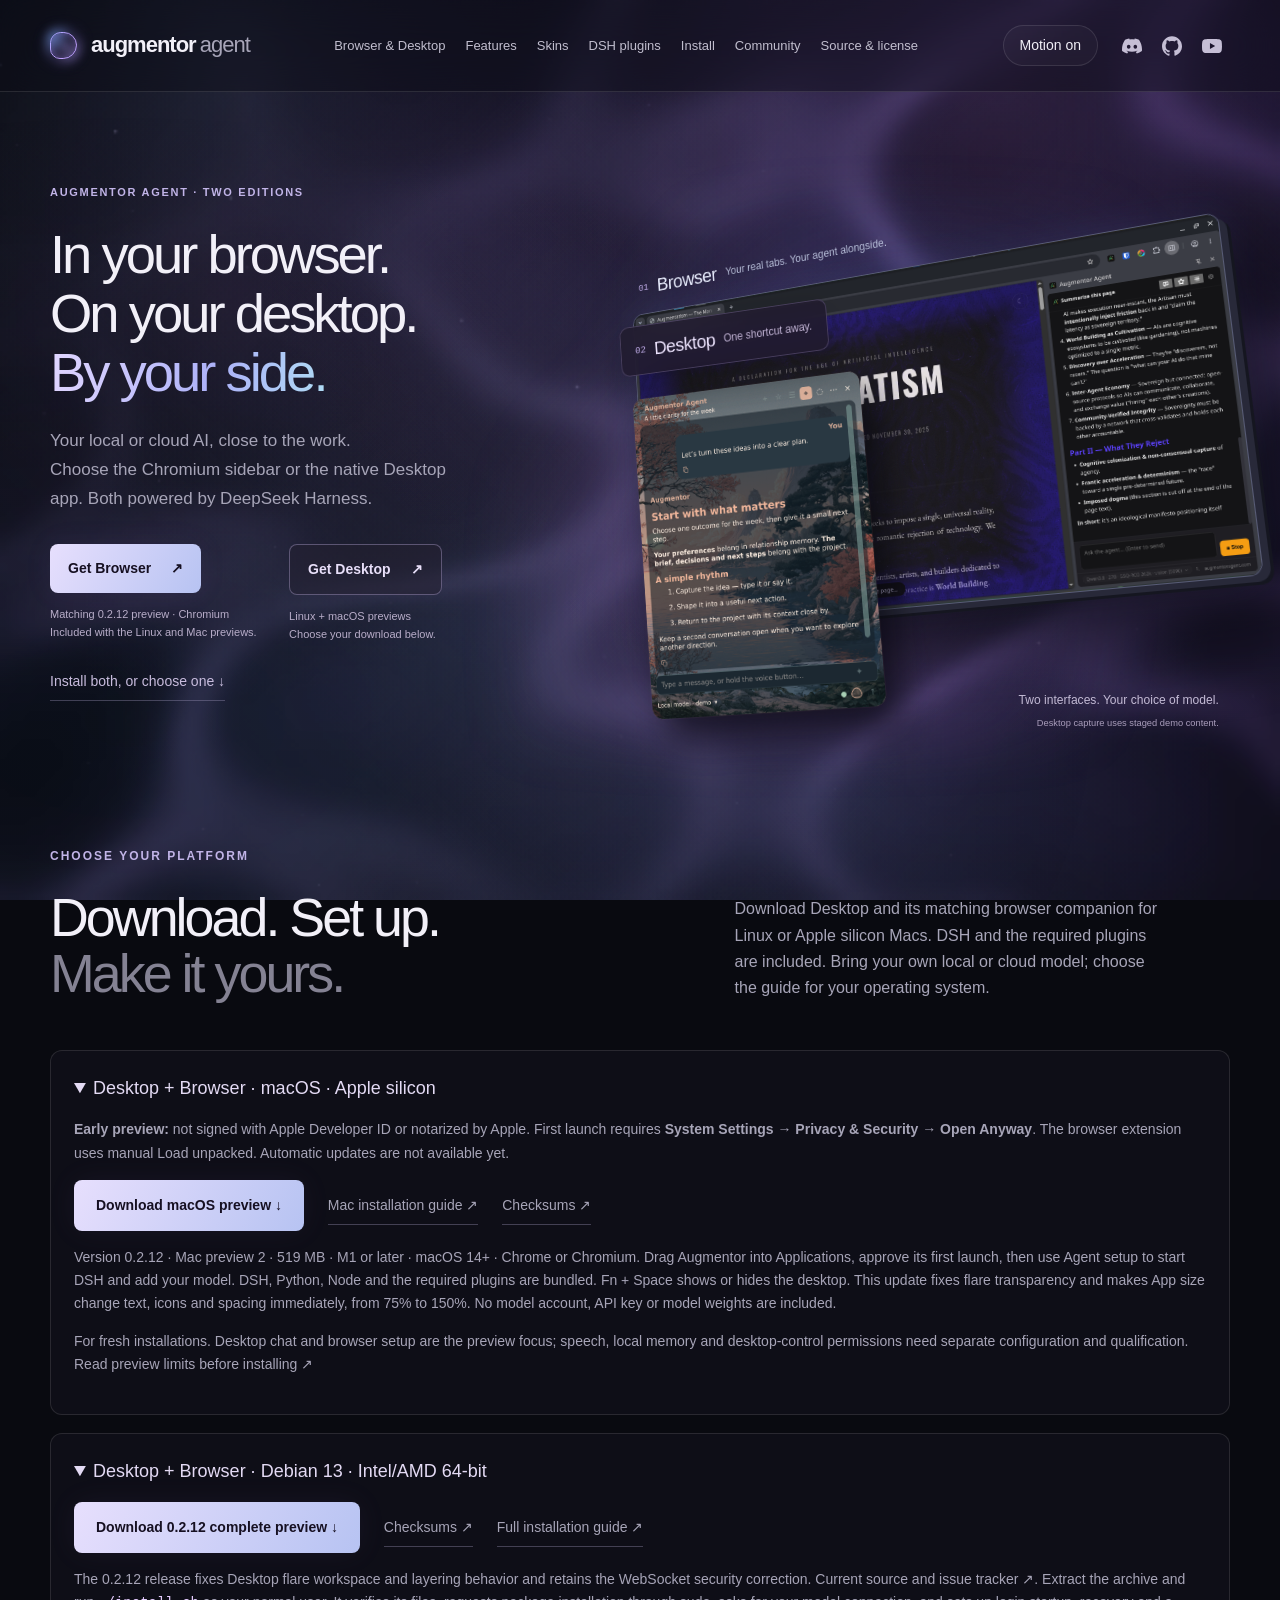
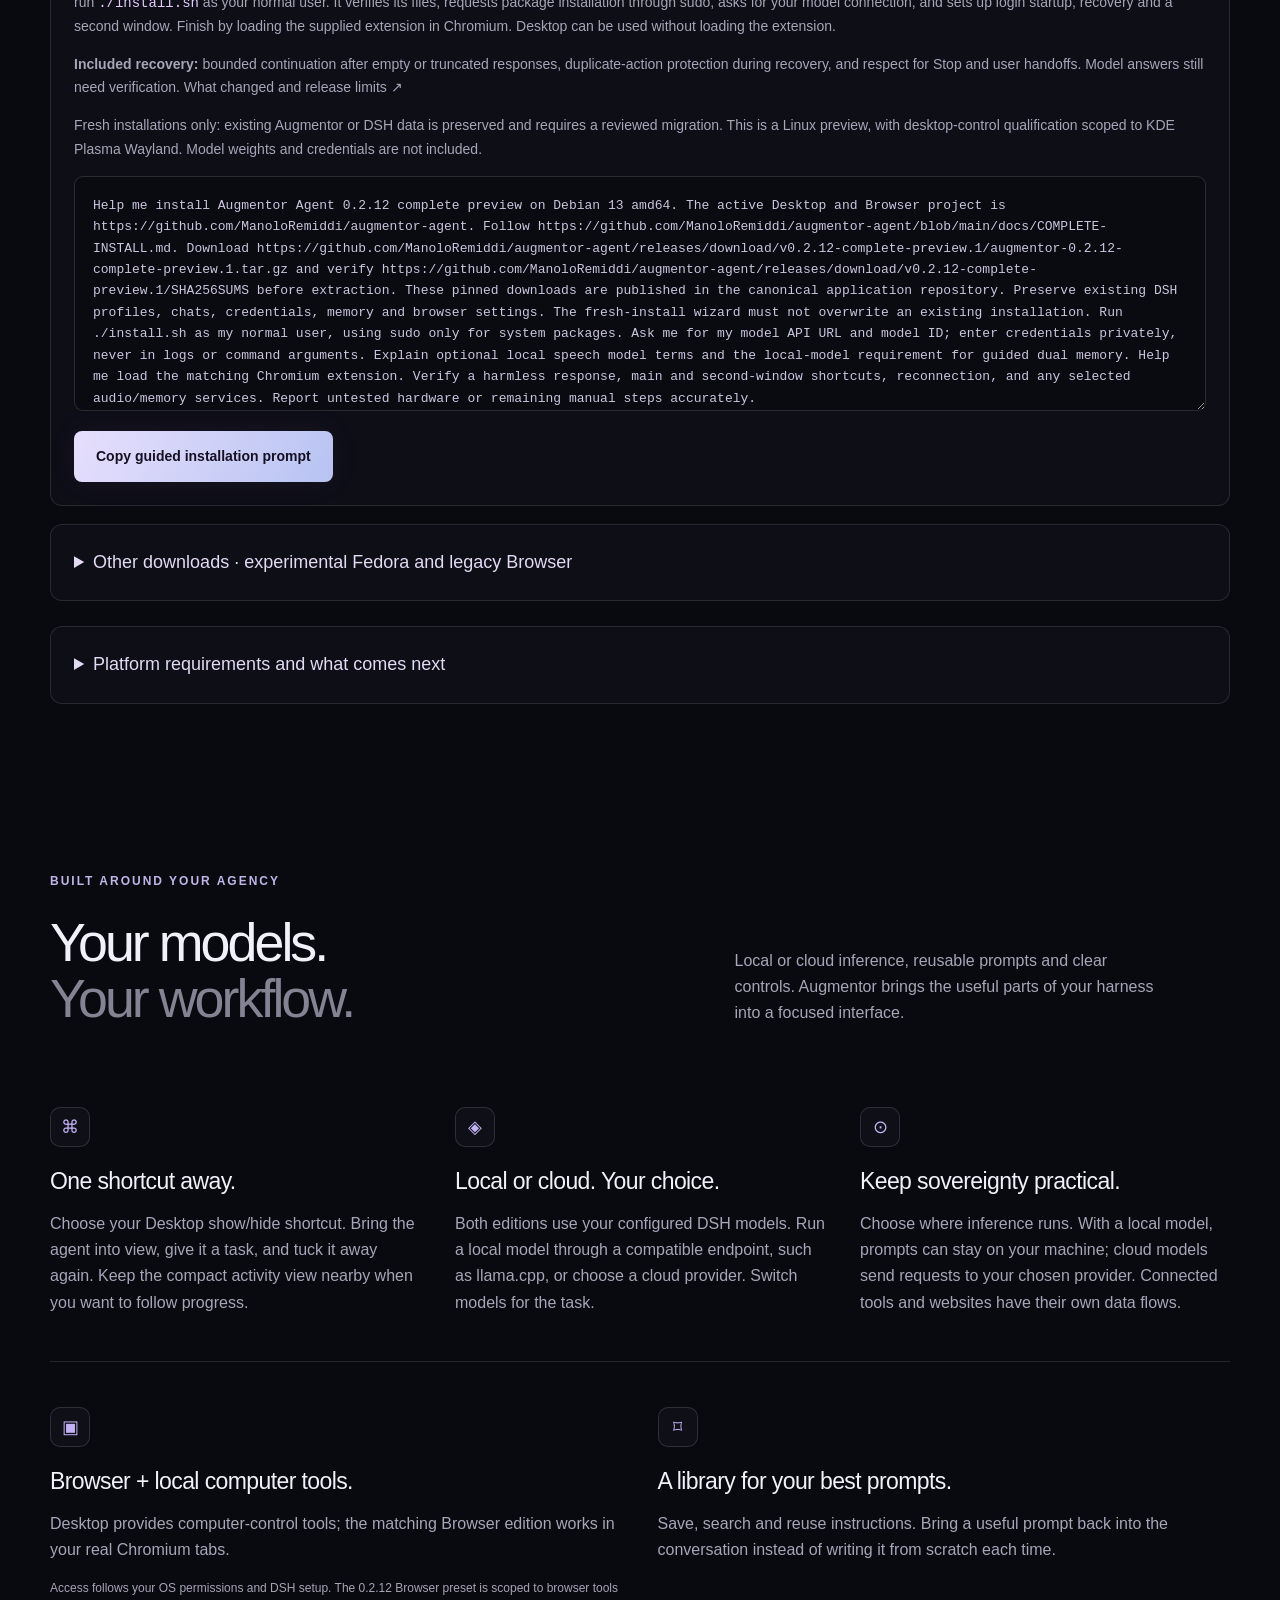
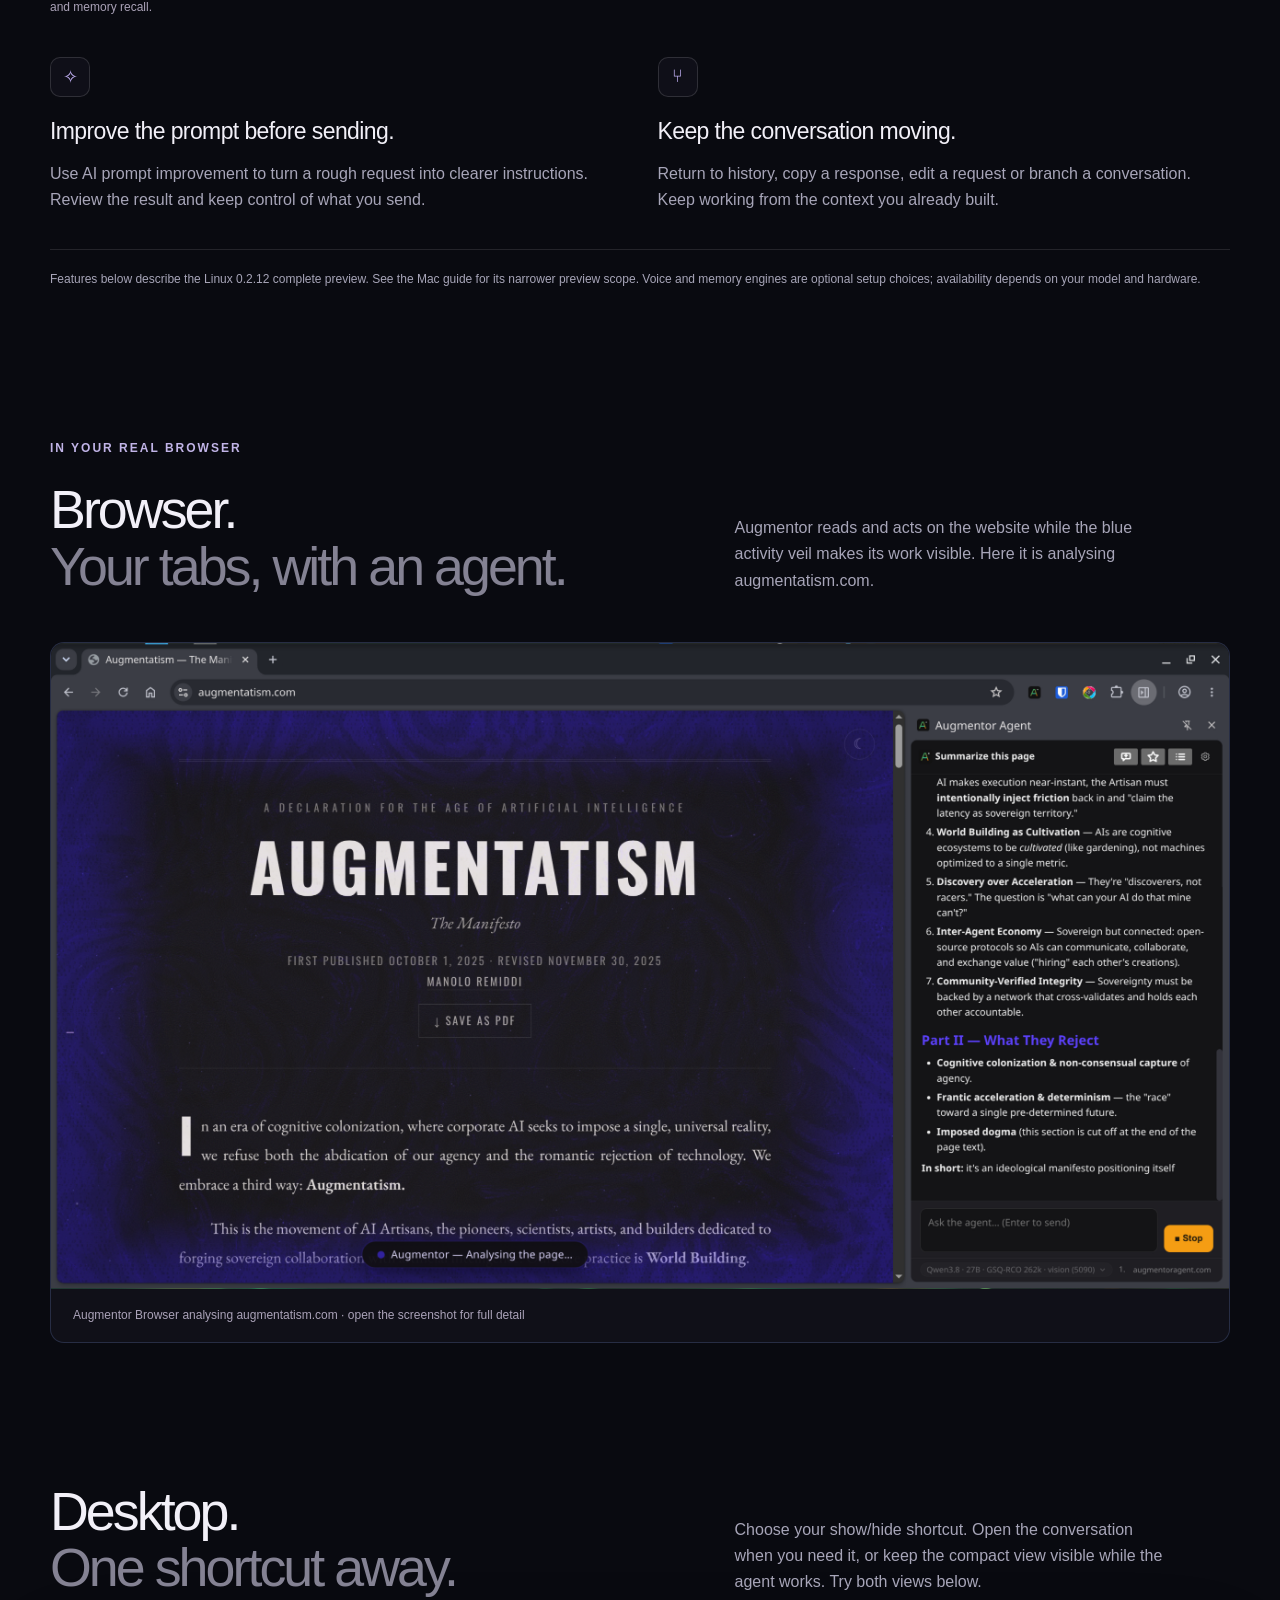
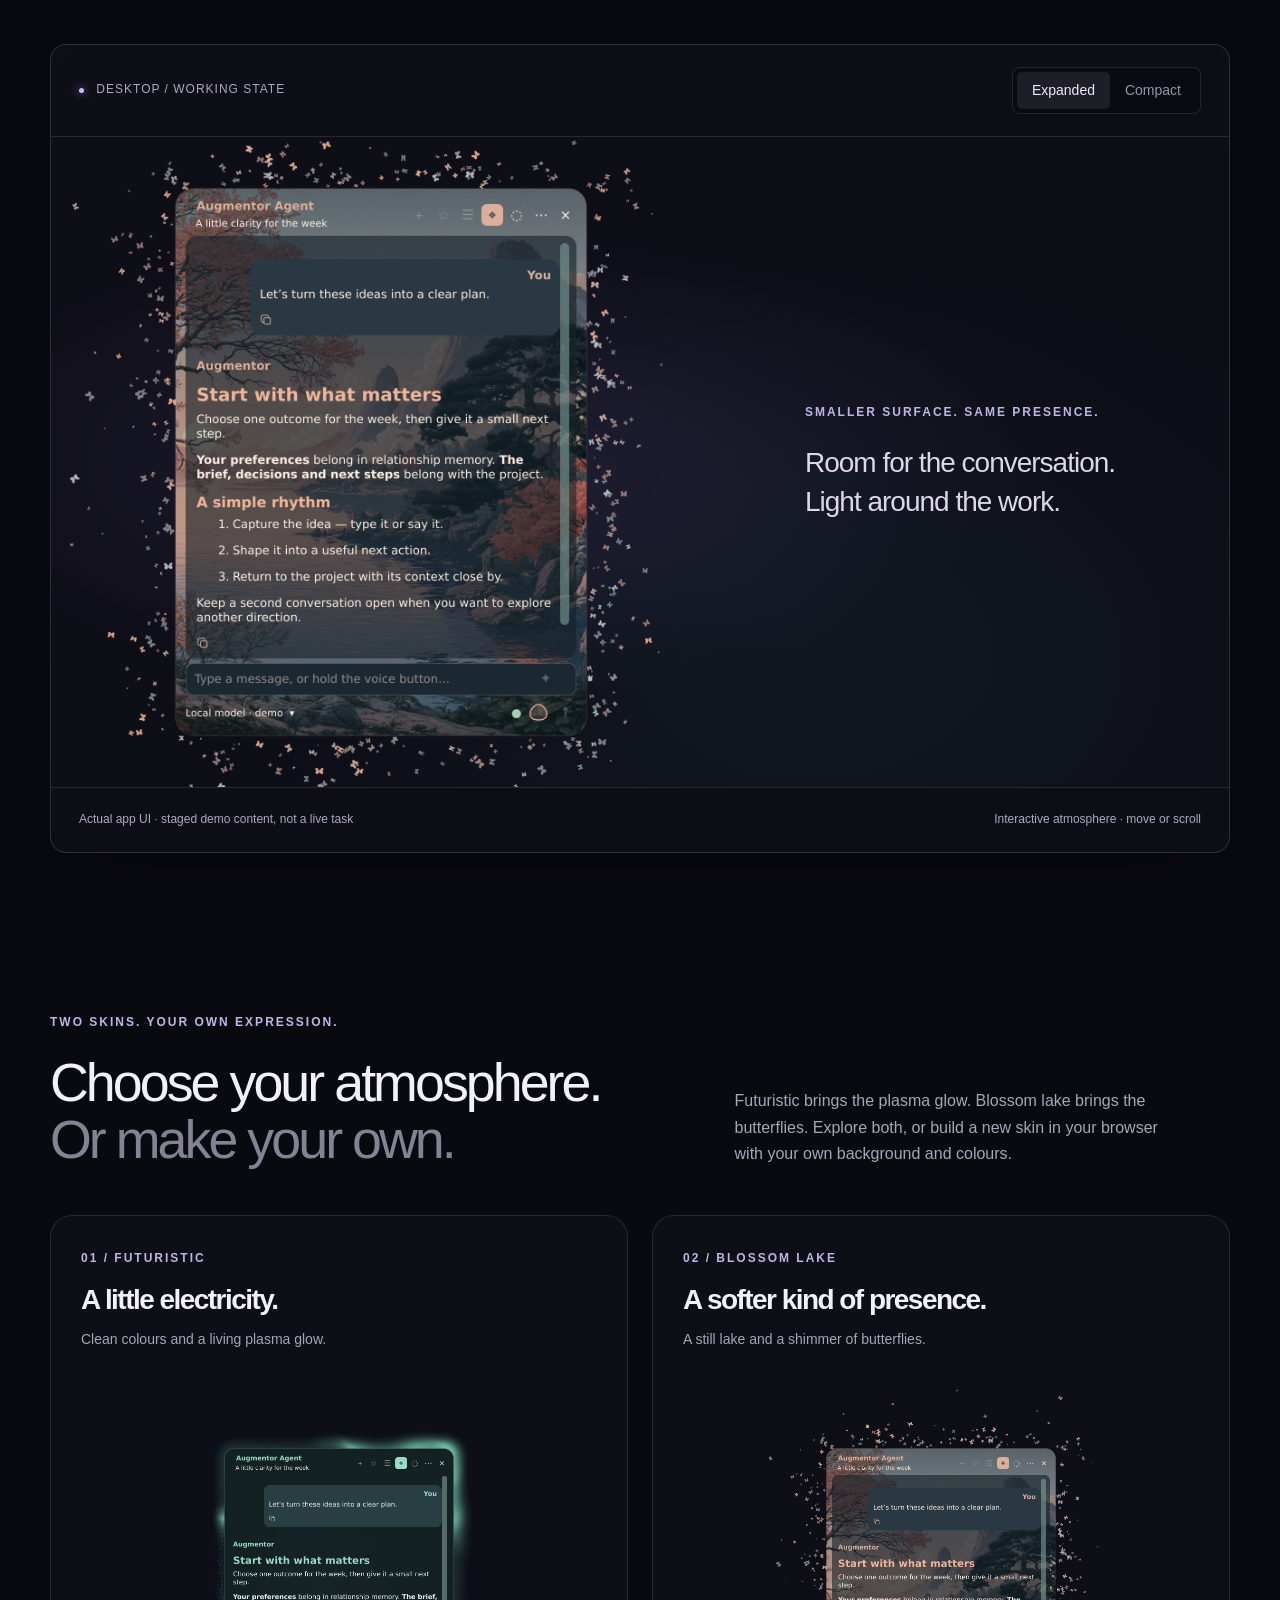
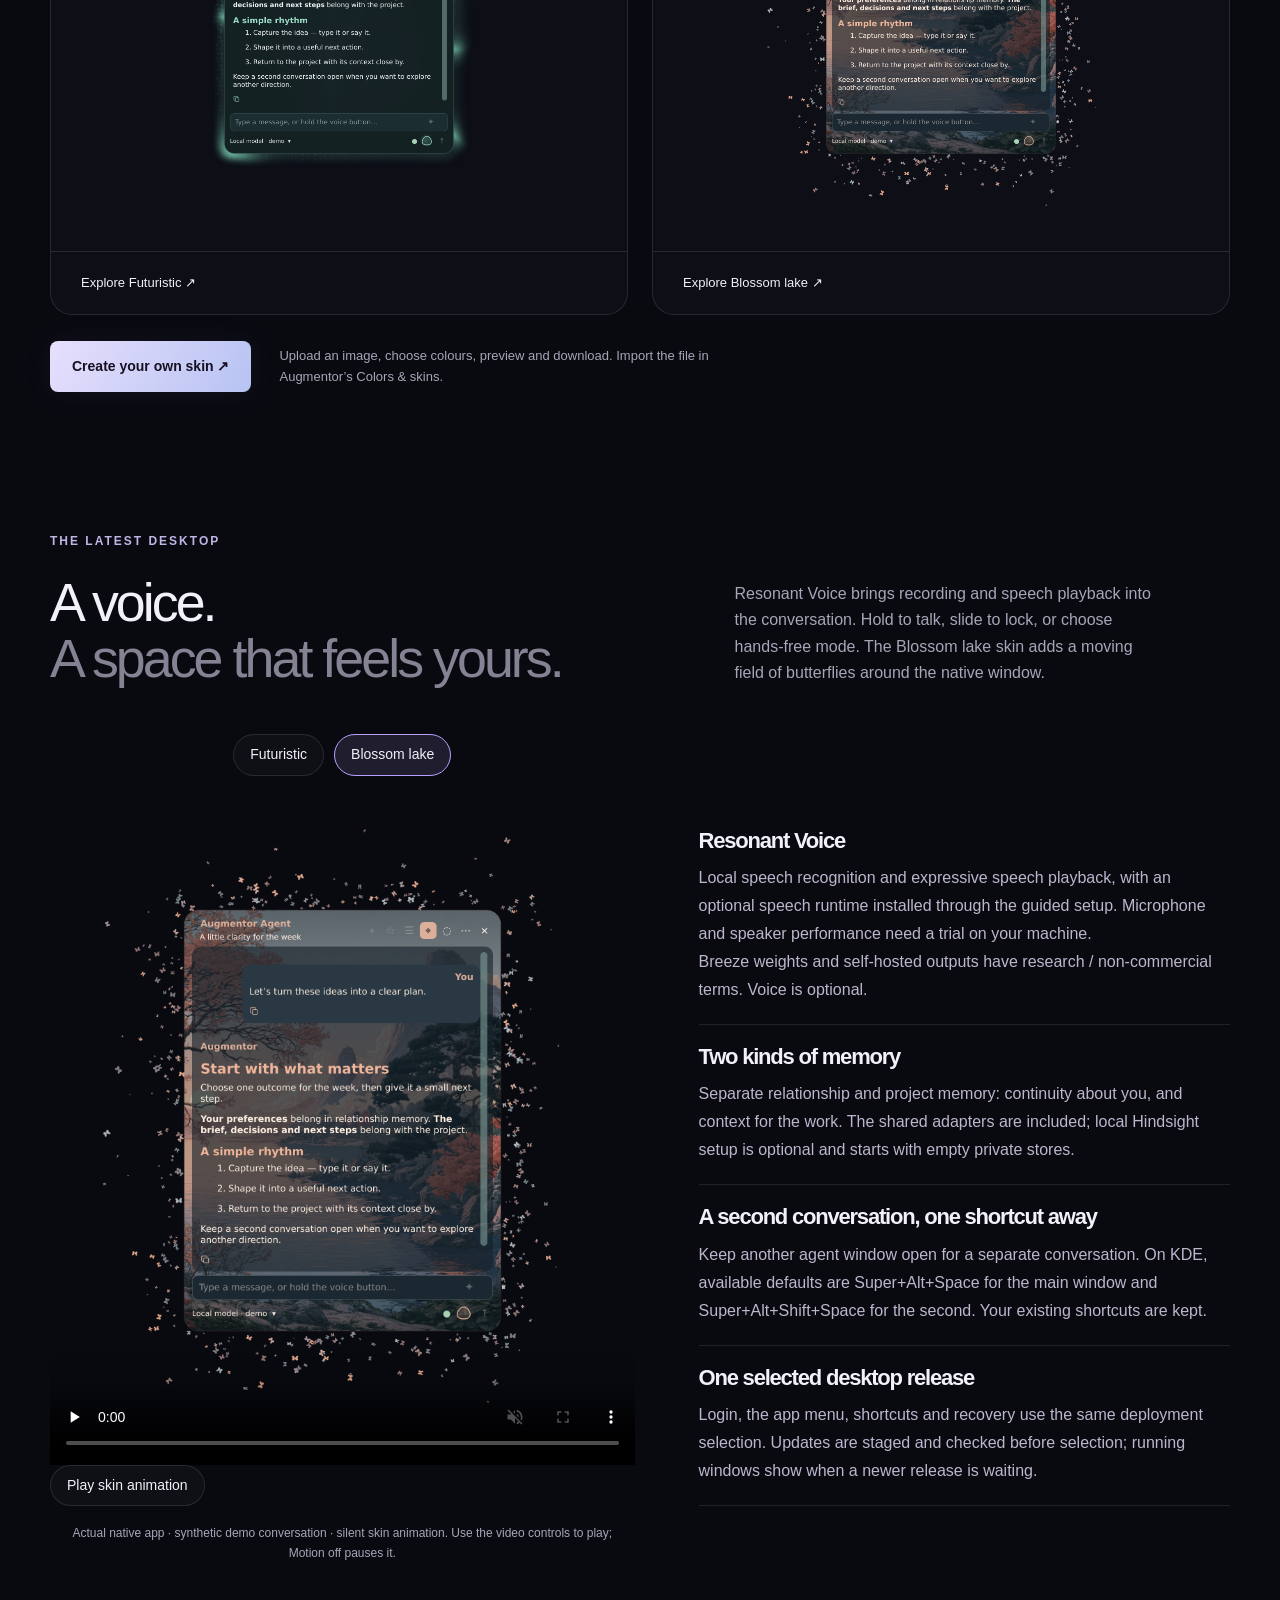
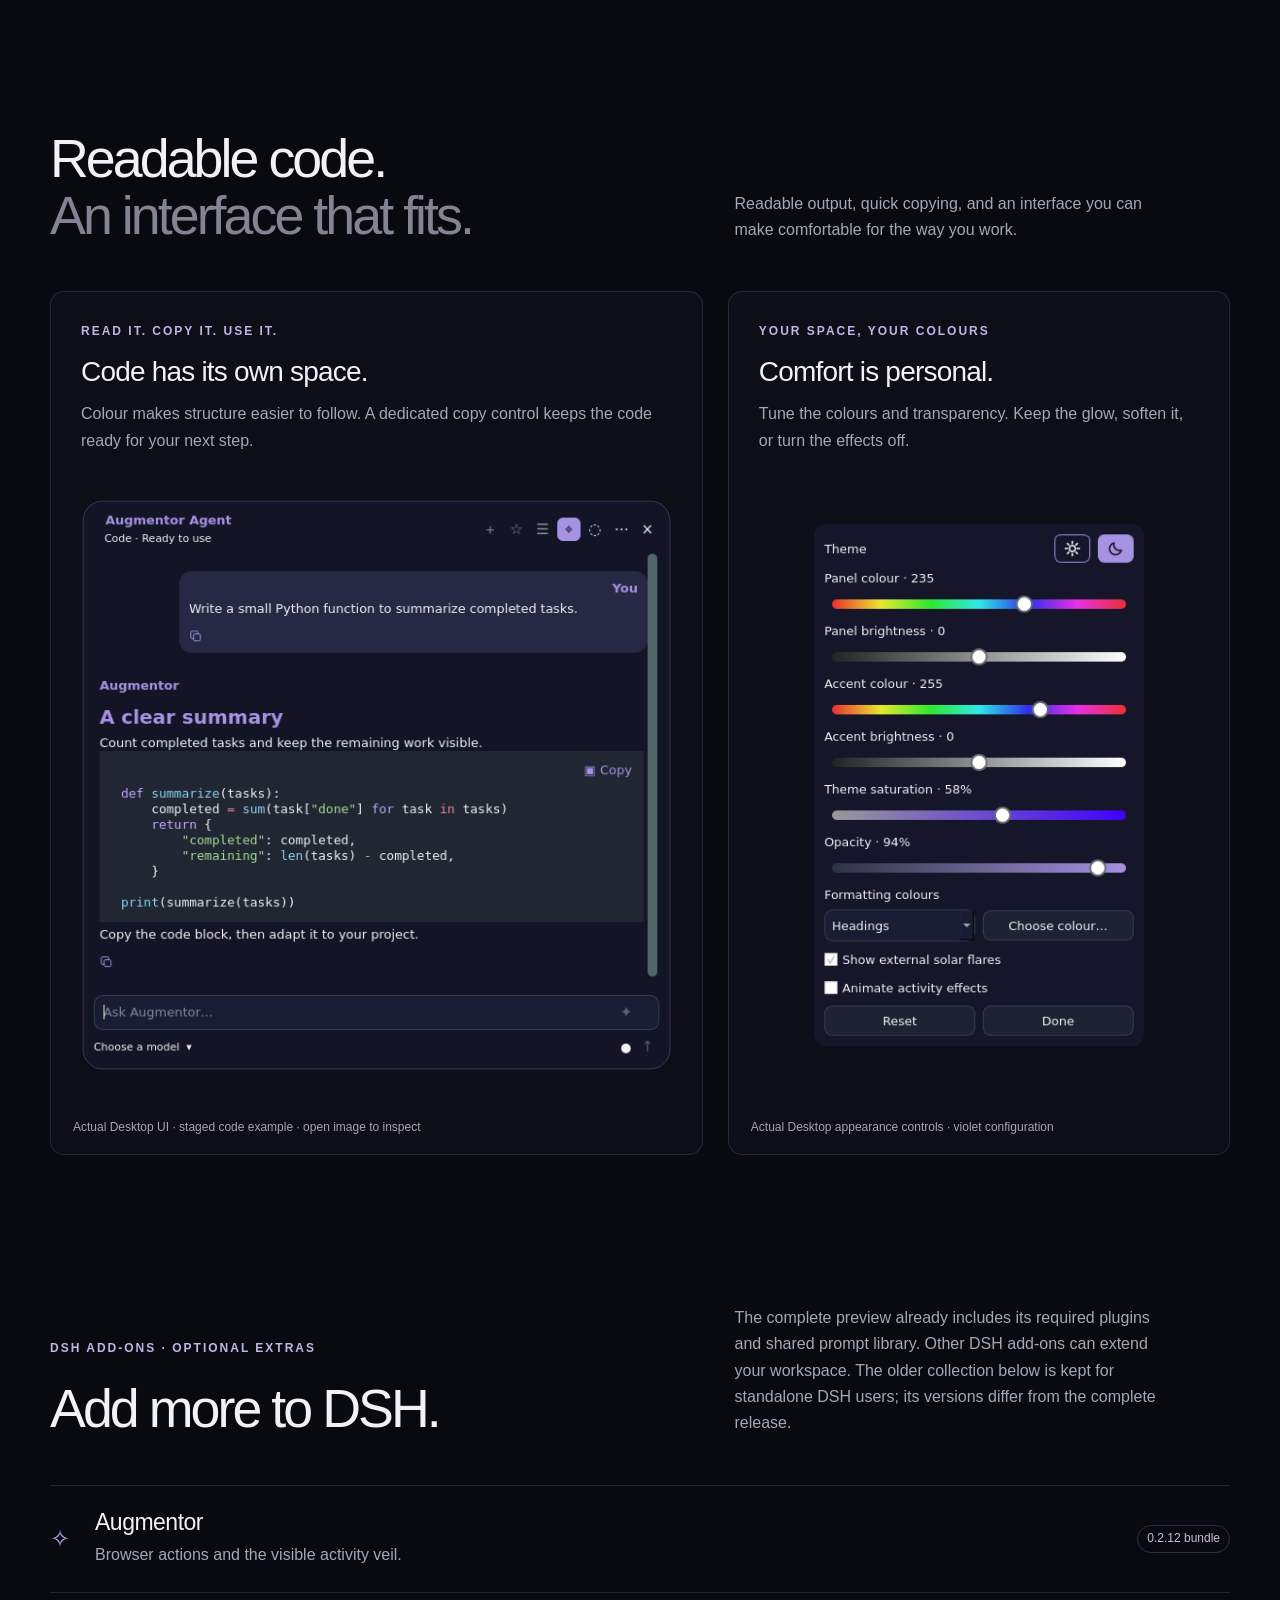
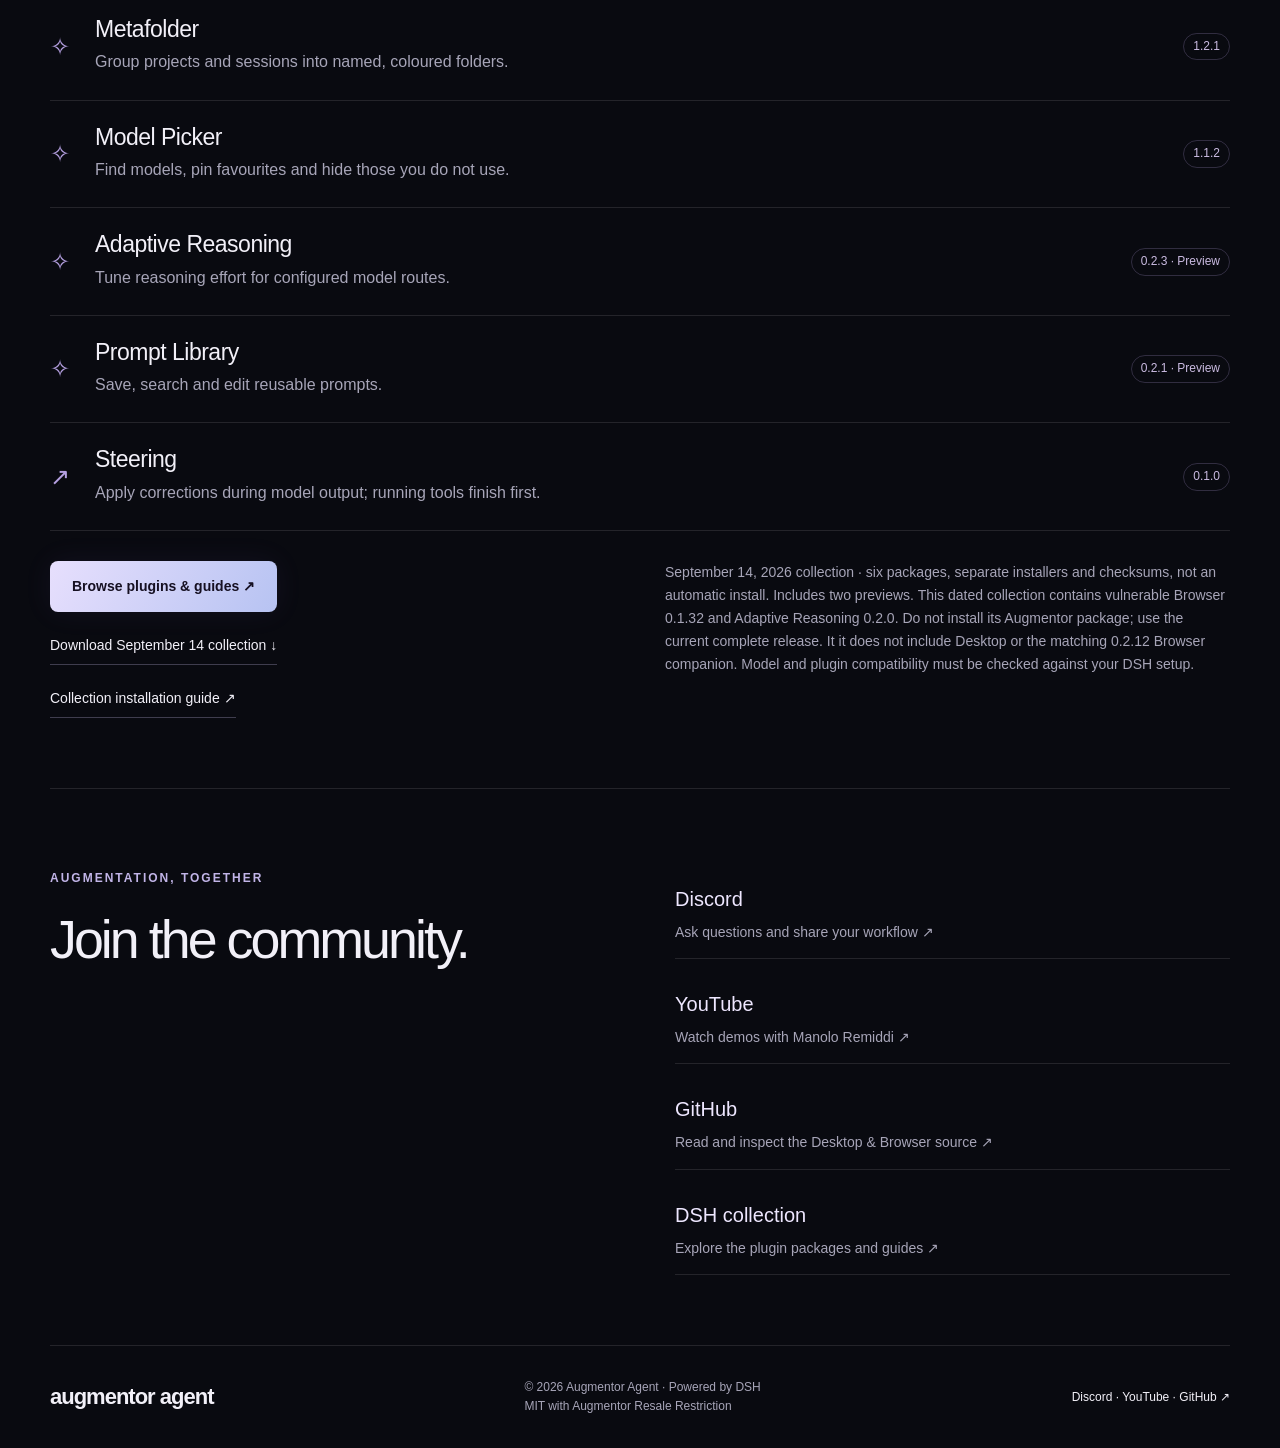
==== commit e627dcc4: "Point Mac downloads and setup guide to preview 2" ====
--- a/index.html
+++ b/index.html
@@ -11,7 +11,7 @@
             </a></nav></div></header>
 <main id="top"><section id="editions" class="shell layered-hero" aria-labelledby="product-title"><div class="layered-copy"><p class="eyebrow">AUGMENTOR AGENT · TWO EDITIONS</p><h1 id="product-title">In your browser.<br>On your desktop.<br><em>By your side.</em></h1><p class="layered-lead">Your local or cloud AI, close to the work.<br>Choose the Chromium sidebar or the native Desktop app. Both powered by DeepSeek Harness.</p><div class="hero-product-links"><div id="browser-edition"><a class="button primary" href="#installation">Get Browser <span>↗</span></a><p>Matching 0.2.12 preview · Chromium<br>Included with the Linux and Mac previews.</p></div><div id="desktop-edition"><a class="button hero-secondary" href="#installation">Get Desktop <span>↗</span></a><p>Linux + macOS previews<br>Choose your download below.</p></div></div><a class="text-link hero-install" href="#installation">Install both, or choose one ↓</a></div>
 <div class="layered-scene" aria-label="Augmentor Browser and Desktop shown on separate overlapping planes"><div class="scene-world"><div class="scene-aura" aria-hidden="true"></div><figure class="browser-plane"><figcaption><span class="plane-number">01</span><strong>Browser</strong><span>Your real tabs. Your agent alongside.</span></figcaption><a href="#in-action" aria-label="See the Browser edition in action"><img src="assets/browser-full-chromium.png" width="2560" height="1403" alt="Augmentor Browser behind the Desktop window: Chromium with the agent sidebar and active blue veil on augmentatism.com"></a></figure><figure class="desktop-plane"><a href="#experience" aria-label="See the Desktop edition in action"><span class="desktop-plane-window"><img src="assets/desktop-voice-window.png" width="1040" height="1340" alt="Augmentor Desktop with the Blossom lake skin, synthetic conversation and integrated audio control"></span></a><figcaption><span class="plane-number">02</span><strong>Desktop</strong><span>One shortcut away.</span></figcaption></figure><p class="scene-caption">Two interfaces. Your choice of model.<br><span>Desktop capture uses staged demo content.</span></p></div></div></section><section id="installation" class="shell installation"><div class="section-heading"><div><p class="eyebrow">CHOOSE YOUR PLATFORM</p><h2>Download. Set up.<br><span>Make it yours.</span></h2></div><p>Download Desktop and its matching browser companion for Linux or Apple silicon Macs. DSH and the required plugins are included. Bring your own local or cloud model; choose the guide for your operating system.</p></div>
-<div class="install-choice"><details open id="macos-download"><summary>Desktop + Browser · macOS · Apple silicon</summary><p><strong>Early preview:</strong> not signed with Apple Developer ID or notarized by Apple. First launch requires <strong>System Settings → Privacy &amp; Security → Open Anyway</strong>. The browser extension uses manual Load unpacked. Automatic updates are not available yet.</p><p><a class="button primary" href="https://github.com/ManoloRemiddi/augmentor-agent/releases/download/v0.2.12-macos-preview.1/augmentor-desktop-0.2.12-macos-arm64-preview.dmg">Download macOS preview ↓</a> <a class="text-link" href="macos.html">Mac installation guide ↗</a> <a class="text-link" href="https://github.com/ManoloRemiddi/augmentor-agent/releases/download/v0.2.12-macos-preview.1/SHA256SUMS">Checksums ↗</a></p><p>Version 0.2.12 · 508 MB · M1 or later · macOS 14+ · Chrome or Chromium. Drag Augmentor into Applications, approve its first launch, then connect your own model. DSH, Python, Node and the required plugins are bundled. Fn + Space shows or hides the desktop. No model account, API key or model weights are included.</p><p>For fresh installations. Desktop chat and browser setup are the preview focus; speech, local memory and desktop-control permissions need separate configuration and qualification. <a href="macos.html#limits">Read preview limits before installing ↗</a></p></details><details open><summary>Desktop + Browser · Debian 13 · Intel/AMD 64-bit</summary><p><a class="button primary" href="https://github.com/ManoloRemiddi/augmentor-agent/releases/download/v0.2.12-complete-preview.1/augmentor-0.2.12-complete-preview.1.tar.gz">Download 0.2.12 complete preview ↓</a> <a class="text-link" href="https://github.com/ManoloRemiddi/augmentor-agent/releases/download/v0.2.12-complete-preview.1/SHA256SUMS">Checksums ↗</a> <a class="text-link" href="https://github.com/ManoloRemiddi/augmentor-agent/blob/main/docs/COMPLETE-INSTALL.md">Full installation guide ↗</a></p><p>The 0.2.12 release fixes Desktop flare workspace and layering behavior and retains the WebSocket security correction. <a href="https://github.com/ManoloRemiddi/augmentor-agent">Current source and issue tracker ↗</a>. Extract the archive and run <code>./install.sh</code> as your normal user. It verifies its files, requests package installation through sudo, asks for your model connection, and sets up login startup, recovery and a second window. Finish by loading the supplied extension in Chromium. Desktop can be used without loading the extension.</p><p><strong>Included recovery:</strong> bounded continuation after empty or truncated responses, duplicate-action protection during recovery, and respect for Stop and user handoffs. Model answers still need verification. <a href="https://github.com/ManoloRemiddi/augmentor-agent/blob/main/docs/RELEASE-0.2.12.md">What changed and release limits ↗</a></p><p>Fresh installations only: existing Augmentor or DSH data is preserved and requires a reviewed migration. This is a Linux preview, with desktop-control qualification scoped to KDE Plasma Wayland. Model weights and credentials are not included.</p><textarea id="desktop-install-prompt" readonly aria-label="Complete Desktop and Browser installation prompt">Help me install Augmentor Agent 0.2.12 complete preview on Debian 13 amd64. The active Desktop and Browser project is https://github.com/ManoloRemiddi/augmentor-agent. Follow https://github.com/ManoloRemiddi/augmentor-agent/blob/main/docs/COMPLETE-INSTALL.md. Download https://github.com/ManoloRemiddi/augmentor-agent/releases/download/v0.2.12-complete-preview.1/augmentor-0.2.12-complete-preview.1.tar.gz and verify https://github.com/ManoloRemiddi/augmentor-agent/releases/download/v0.2.12-complete-preview.1/SHA256SUMS before extraction. These pinned downloads are published in the canonical application repository. Preserve existing DSH profiles, chats, credentials, memory and browser settings. The fresh-install wizard must not overwrite an existing installation. Run ./install.sh as my normal user, using sudo only for system packages. Ask me for my model API URL and model ID; enter credentials privately, never in logs or command arguments. Explain optional local speech model terms and the local-model requirement for guided dual memory. Help me load the matching Chromium extension. Verify a harmless response, main and second-window shortcuts, reconnection, and any selected audio/memory services. Report untested hardware or remaining manual steps accurately.</textarea><button class="button primary copy-install" data-copy="desktop-install-prompt">Copy guided installation prompt</button></details>
+<div class="install-choice"><details open id="macos-download"><summary>Desktop + Browser · macOS · Apple silicon</summary><p><strong>Early preview:</strong> not signed with Apple Developer ID or notarized by Apple. First launch requires <strong>System Settings → Privacy &amp; Security → Open Anyway</strong>. The browser extension uses manual Load unpacked. Automatic updates are not available yet.</p><p><a class="button primary" href="https://github.com/ManoloRemiddi/augmentor-agent/releases/download/v0.2.12-macos-preview.2/augmentor-desktop-0.2.12-macos-arm64-preview.dmg">Download macOS preview ↓</a> <a class="text-link" href="macos.html">Mac installation guide ↗</a> <a class="text-link" href="https://github.com/ManoloRemiddi/augmentor-agent/releases/download/v0.2.12-macos-preview.2/SHA256SUMS">Checksums ↗</a></p><p>Version 0.2.12 · Mac preview 2 · 519 MB · M1 or later · macOS 14+ · Chrome or Chromium. Drag Augmentor into Applications, approve its first launch, then use Agent setup to start DSH and add your model. DSH, Python, Node and the required plugins are bundled. Fn + Space shows or hides the desktop. This update fixes flare transparency and makes App size change text, icons and spacing immediately, from 75% to 150%. No model account, API key or model weights are included.</p><p>For fresh installations. Desktop chat and browser setup are the preview focus; speech, local memory and desktop-control permissions need separate configuration and qualification. <a href="macos.html#limits">Read preview limits before installing ↗</a></p></details><details open><summary>Desktop + Browser · Debian 13 · Intel/AMD 64-bit</summary><p><a class="button primary" href="https://github.com/ManoloRemiddi/augmentor-agent/releases/download/v0.2.12-complete-preview.1/augmentor-0.2.12-complete-preview.1.tar.gz">Download 0.2.12 complete preview ↓</a> <a class="text-link" href="https://github.com/ManoloRemiddi/augmentor-agent/releases/download/v0.2.12-complete-preview.1/SHA256SUMS">Checksums ↗</a> <a class="text-link" href="https://github.com/ManoloRemiddi/augmentor-agent/blob/main/docs/COMPLETE-INSTALL.md">Full installation guide ↗</a></p><p>The 0.2.12 release fixes Desktop flare workspace and layering behavior and retains the WebSocket security correction. <a href="https://github.com/ManoloRemiddi/augmentor-agent">Current source and issue tracker ↗</a>. Extract the archive and run <code>./install.sh</code> as your normal user. It verifies its files, requests package installation through sudo, asks for your model connection, and sets up login startup, recovery and a second window. Finish by loading the supplied extension in Chromium. Desktop can be used without loading the extension.</p><p><strong>Included recovery:</strong> bounded continuation after empty or truncated responses, duplicate-action protection during recovery, and respect for Stop and user handoffs. Model answers still need verification. <a href="https://github.com/ManoloRemiddi/augmentor-agent/blob/main/docs/RELEASE-0.2.12.md">What changed and release limits ↗</a></p><p>Fresh installations only: existing Augmentor or DSH data is preserved and requires a reviewed migration. This is a Linux preview, with desktop-control qualification scoped to KDE Plasma Wayland. Model weights and credentials are not included.</p><textarea id="desktop-install-prompt" readonly aria-label="Complete Desktop and Browser installation prompt">Help me install Augmentor Agent 0.2.12 complete preview on Debian 13 amd64. The active Desktop and Browser project is https://github.com/ManoloRemiddi/augmentor-agent. Follow https://github.com/ManoloRemiddi/augmentor-agent/blob/main/docs/COMPLETE-INSTALL.md. Download https://github.com/ManoloRemiddi/augmentor-agent/releases/download/v0.2.12-complete-preview.1/augmentor-0.2.12-complete-preview.1.tar.gz and verify https://github.com/ManoloRemiddi/augmentor-agent/releases/download/v0.2.12-complete-preview.1/SHA256SUMS before extraction. These pinned downloads are published in the canonical application repository. Preserve existing DSH profiles, chats, credentials, memory and browser settings. The fresh-install wizard must not overwrite an existing installation. Run ./install.sh as my normal user, using sudo only for system packages. Ask me for my model API URL and model ID; enter credentials privately, never in logs or command arguments. Explain optional local speech model terms and the local-model requirement for guided dual memory. Help me load the matching Chromium extension. Verify a harmless response, main and second-window shortcuts, reconnection, and any selected audio/memory services. Report untested hardware or remaining manual steps accurately.</textarea><button class="button primary copy-install" data-copy="desktop-install-prompt">Copy guided installation prompt</button></details>
 <details><summary>Other downloads · experimental Fedora and legacy Browser</summary><p>The Fedora Desktop RPM is an older experimental build with container installation/rendering checks, not the complete voice and memory installer. <a href="https://github.com/ManoloRemiddi/augmentor-agent-app/blob/main/docs/FEDORA.md">Fedora guide and download ↗</a></p><p>Browser 0.1.32 contains a known WebSocket vulnerability. Use the matching 0.2.12 complete release; the old archive is retained only for historical reference. <a href="https://github.com/ManoloRemiddi/augmentor-dsh-extension-plugin/releases/tag/v0.1.32">Legacy release ↗</a> · <a href="docs.html#install">Legacy manual ↗</a></p></details></div><p id="copy-status" class="small" role="status" aria-live="polite"></p>
 <details class="compatibility-details" id="availability"><summary>Platform requirements and what comes next</summary><div class="platform-answers"><article><h3>Your model. Your private setup.</h3><p>The installer creates new settings, tokens and memory stores on your machine. It includes Model Picker 1.1.2, Adaptive Reasoning 0.2.3 and Resonant Voice 0.1.16, plus the shared prompt, memory and execution-recovery adapters. These are installed together; no separate plugin setup is required. Memory extraction starts paused until you choose to process it. No personal conversations, credentials or microphone recordings are distributed.</p></article><article><h3>Linux and Mac previews.</h3><p>The Linux installer targets Debian 13 amd64. The Mac preview targets Apple silicon with macOS 14 or later. Both use a manually loaded Chromium extension. Windows, Intel Macs and broader Pi support are not available yet.</p></article></div></details></section><section id="features" class="shell feature-section"><div class="section-heading"><div><p class="eyebrow">BUILT AROUND YOUR AGENCY</p><h2>Your models.<br><span>Your workflow.</span></h2></div><p>Local or cloud inference, reusable prompts and clear controls. Augmentor brings the useful parts of your harness into a focused interface.</p></div>
 <div class="principles"><article><span class="feature-icon">⌘</span><h3>One shortcut away.</h3><p>Choose your Desktop show/hide shortcut. Bring the agent into view, give it a task, and tuck it away again. Keep the compact activity view nearby when you want to follow progress.</p></article><article><span class="feature-icon">◈</span><h3>Local or cloud. Your choice.</h3><p>Both editions use your configured DSH models. Run a local model through a compatible endpoint, such as llama.cpp, or choose a cloud provider. Switch models for the task.</p></article><article><span class="feature-icon">⊙</span><h3>Keep sovereignty practical.</h3><p>Choose where inference runs. With a local model, prompts can stay on your machine; cloud models send requests to your chosen provider. Connected tools and websites have their own data flows.</p></article></div>
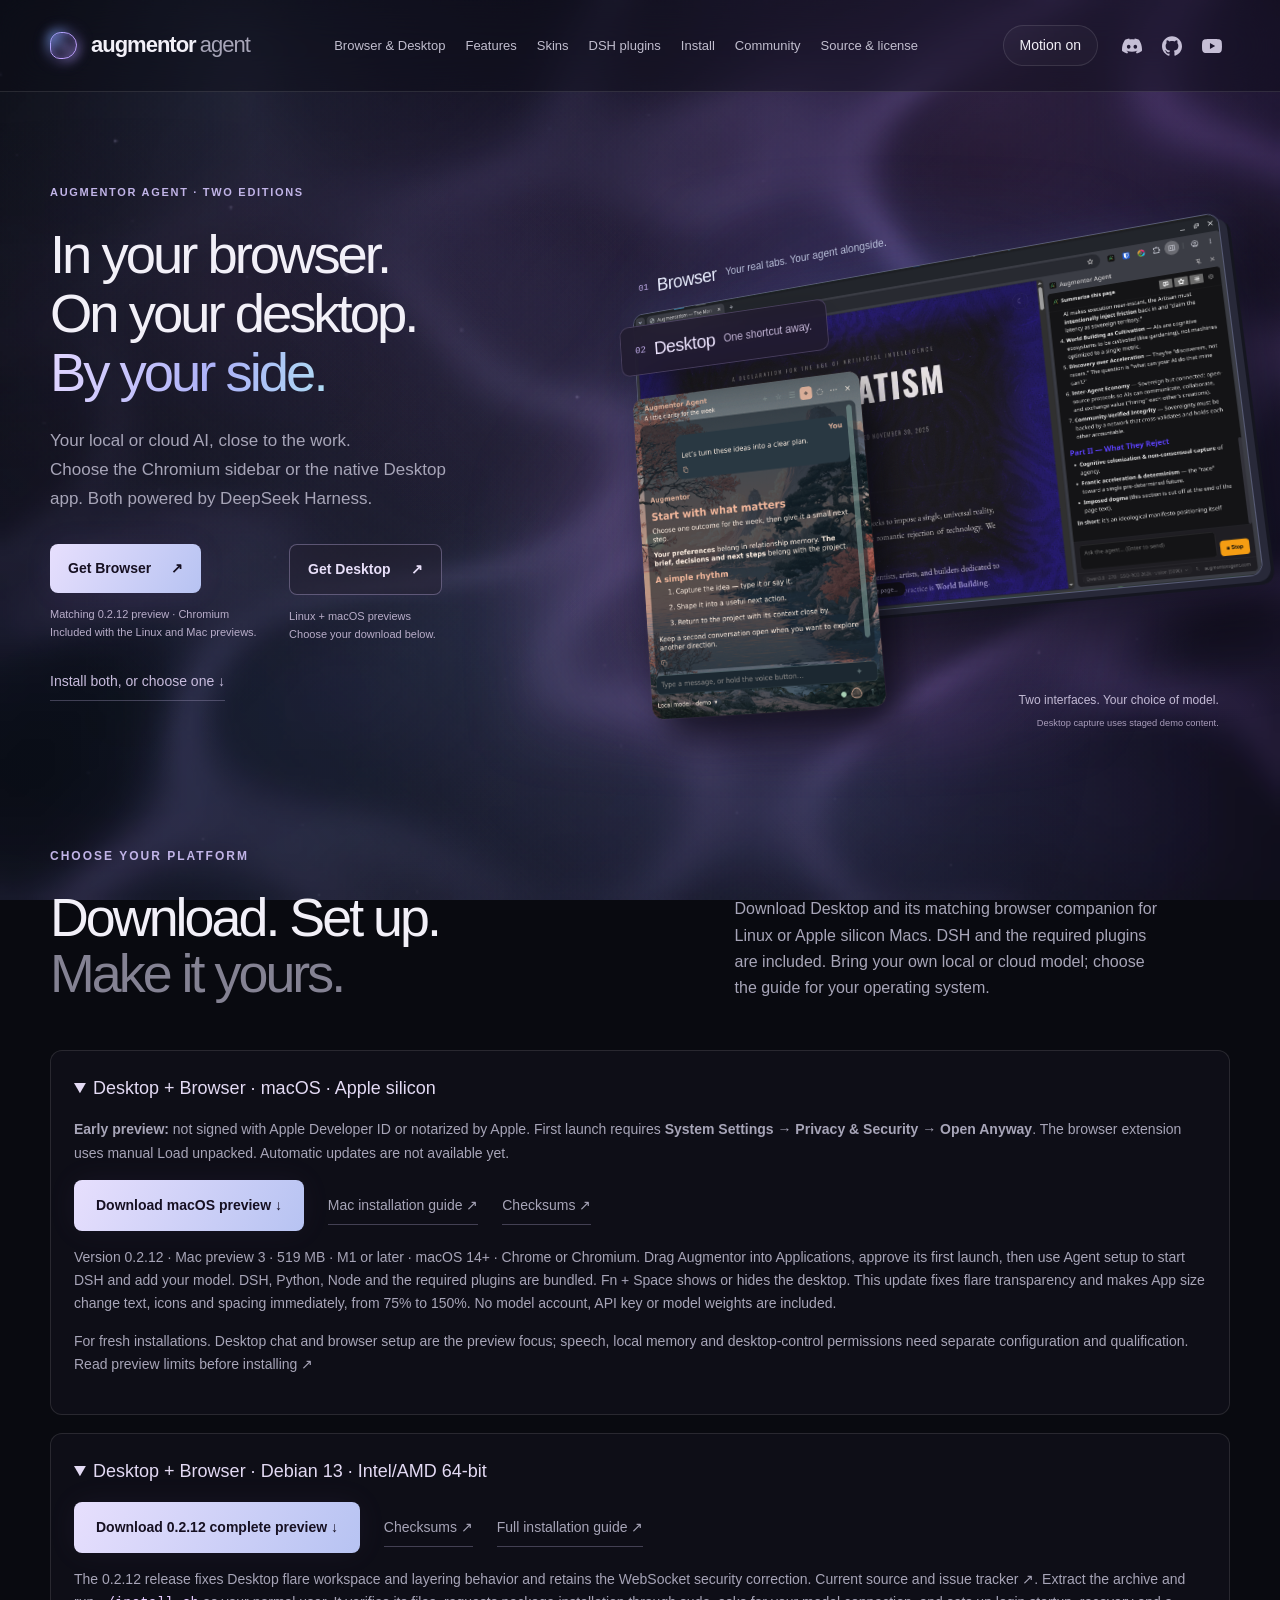
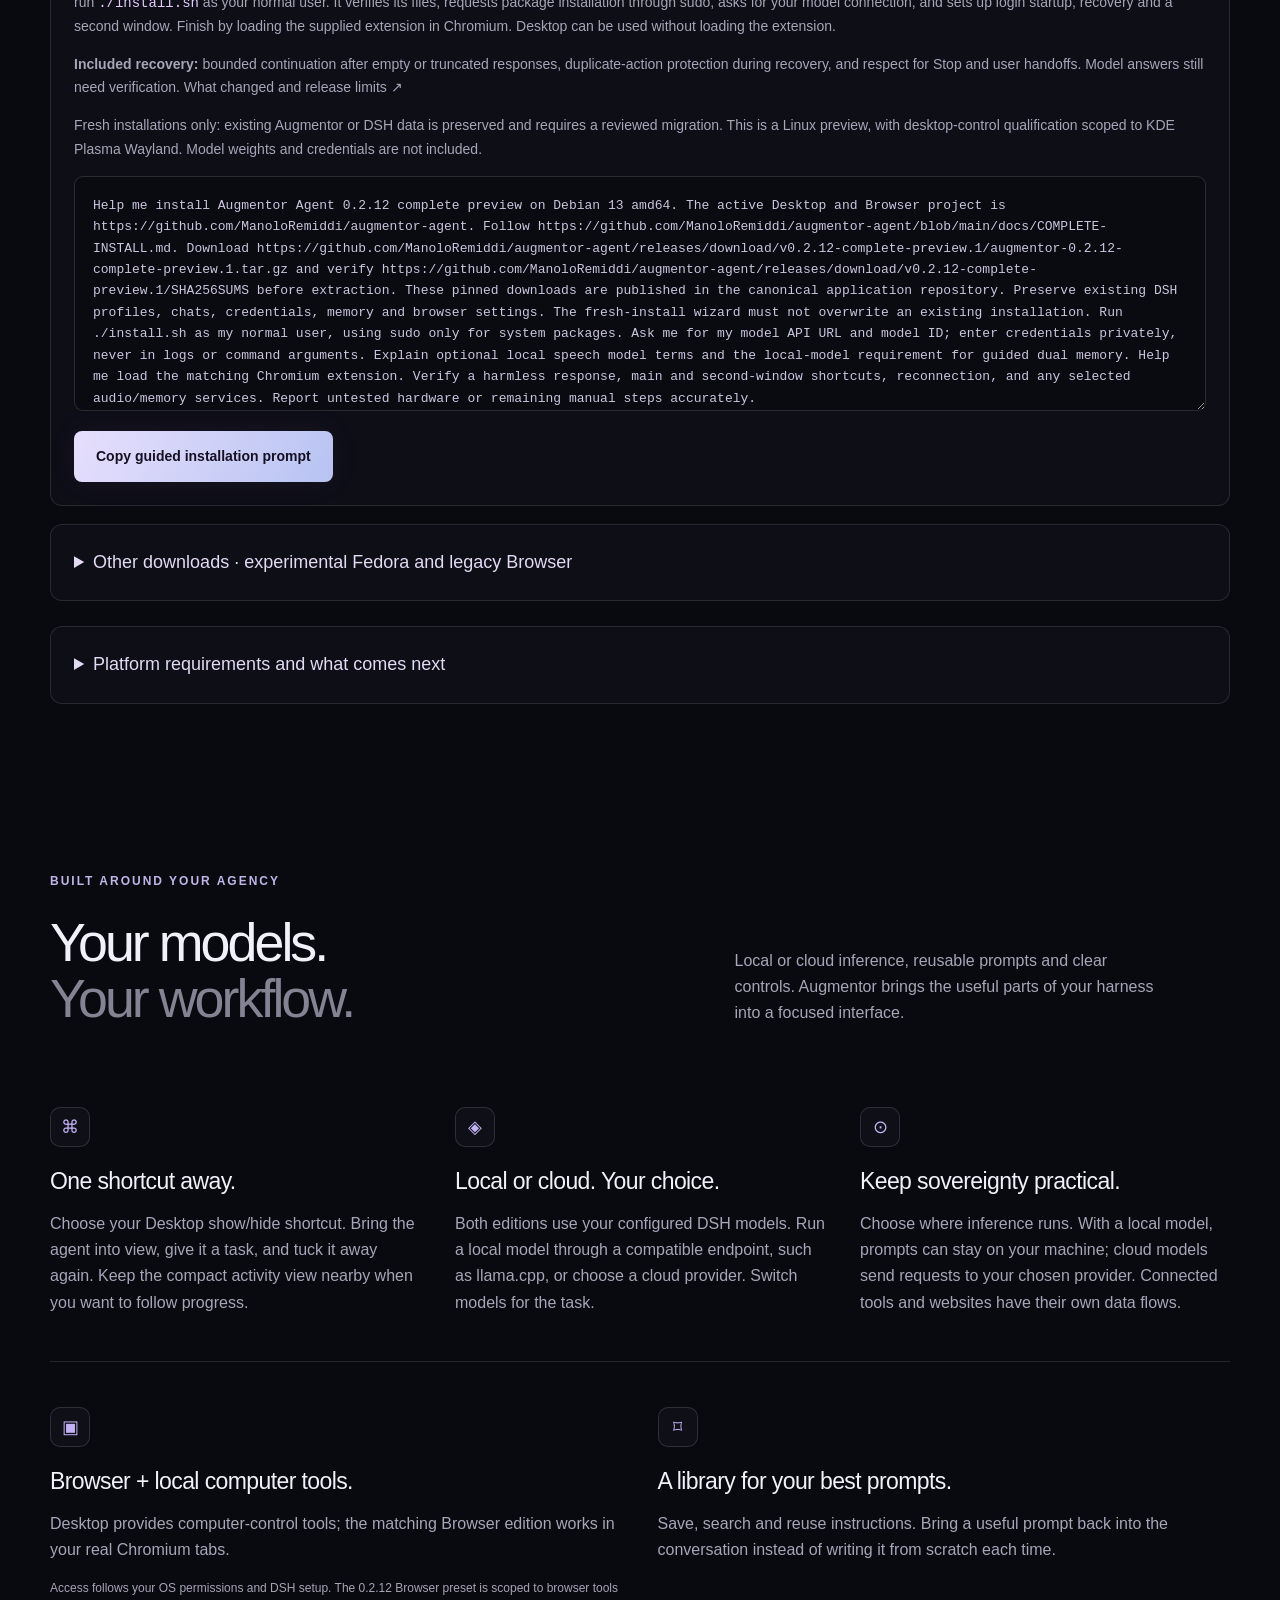
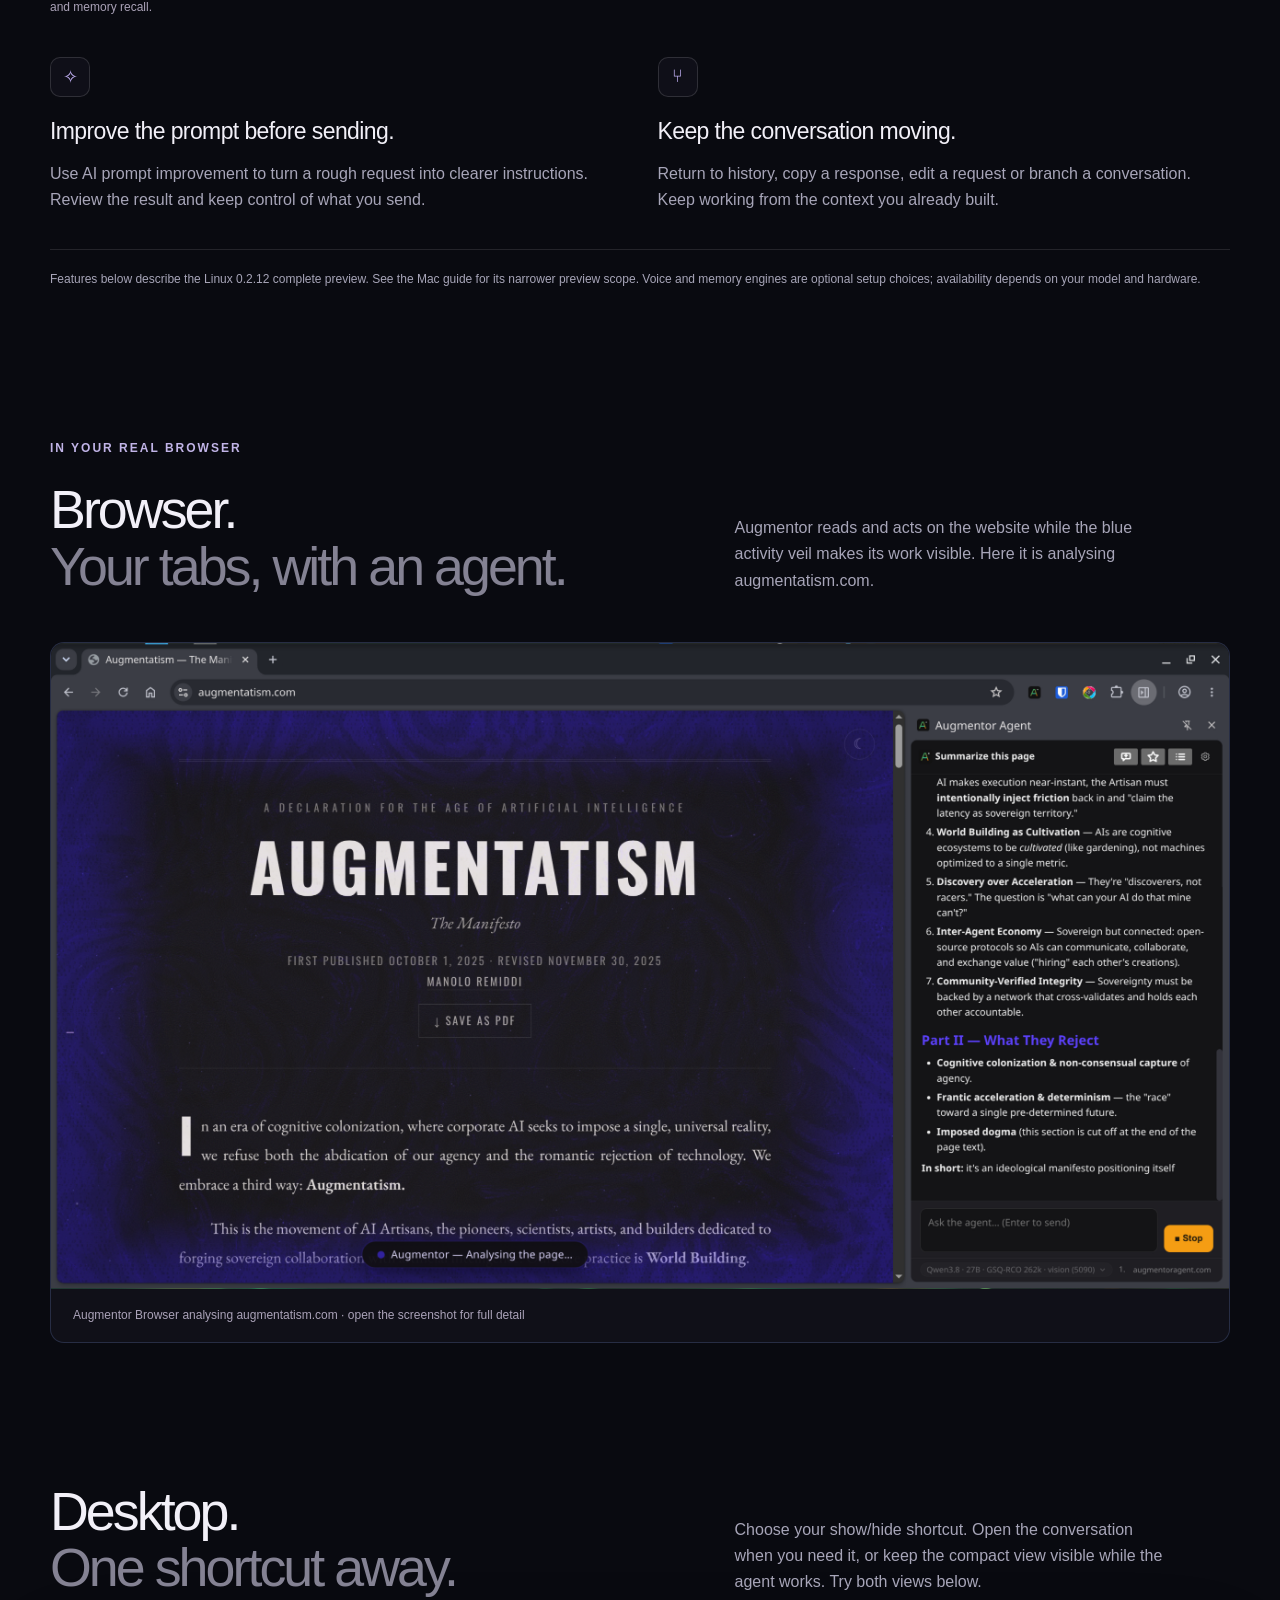
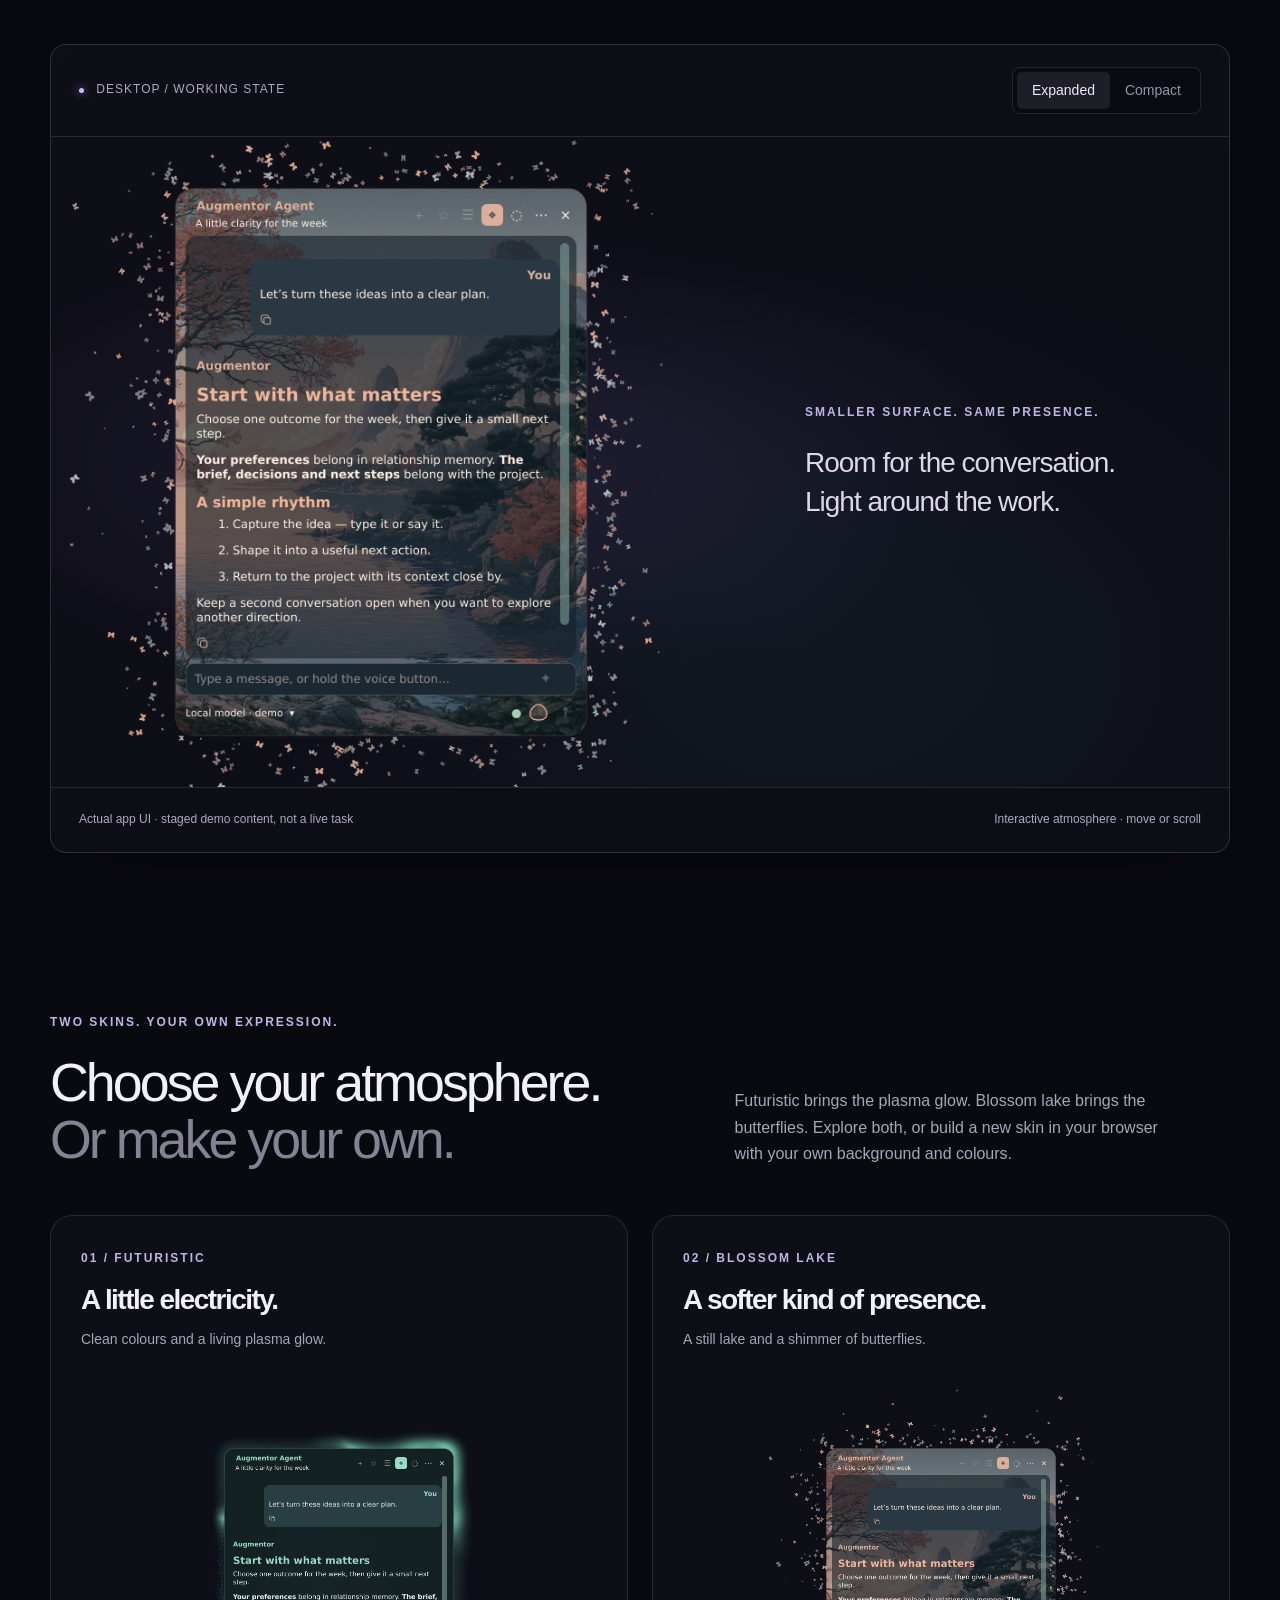
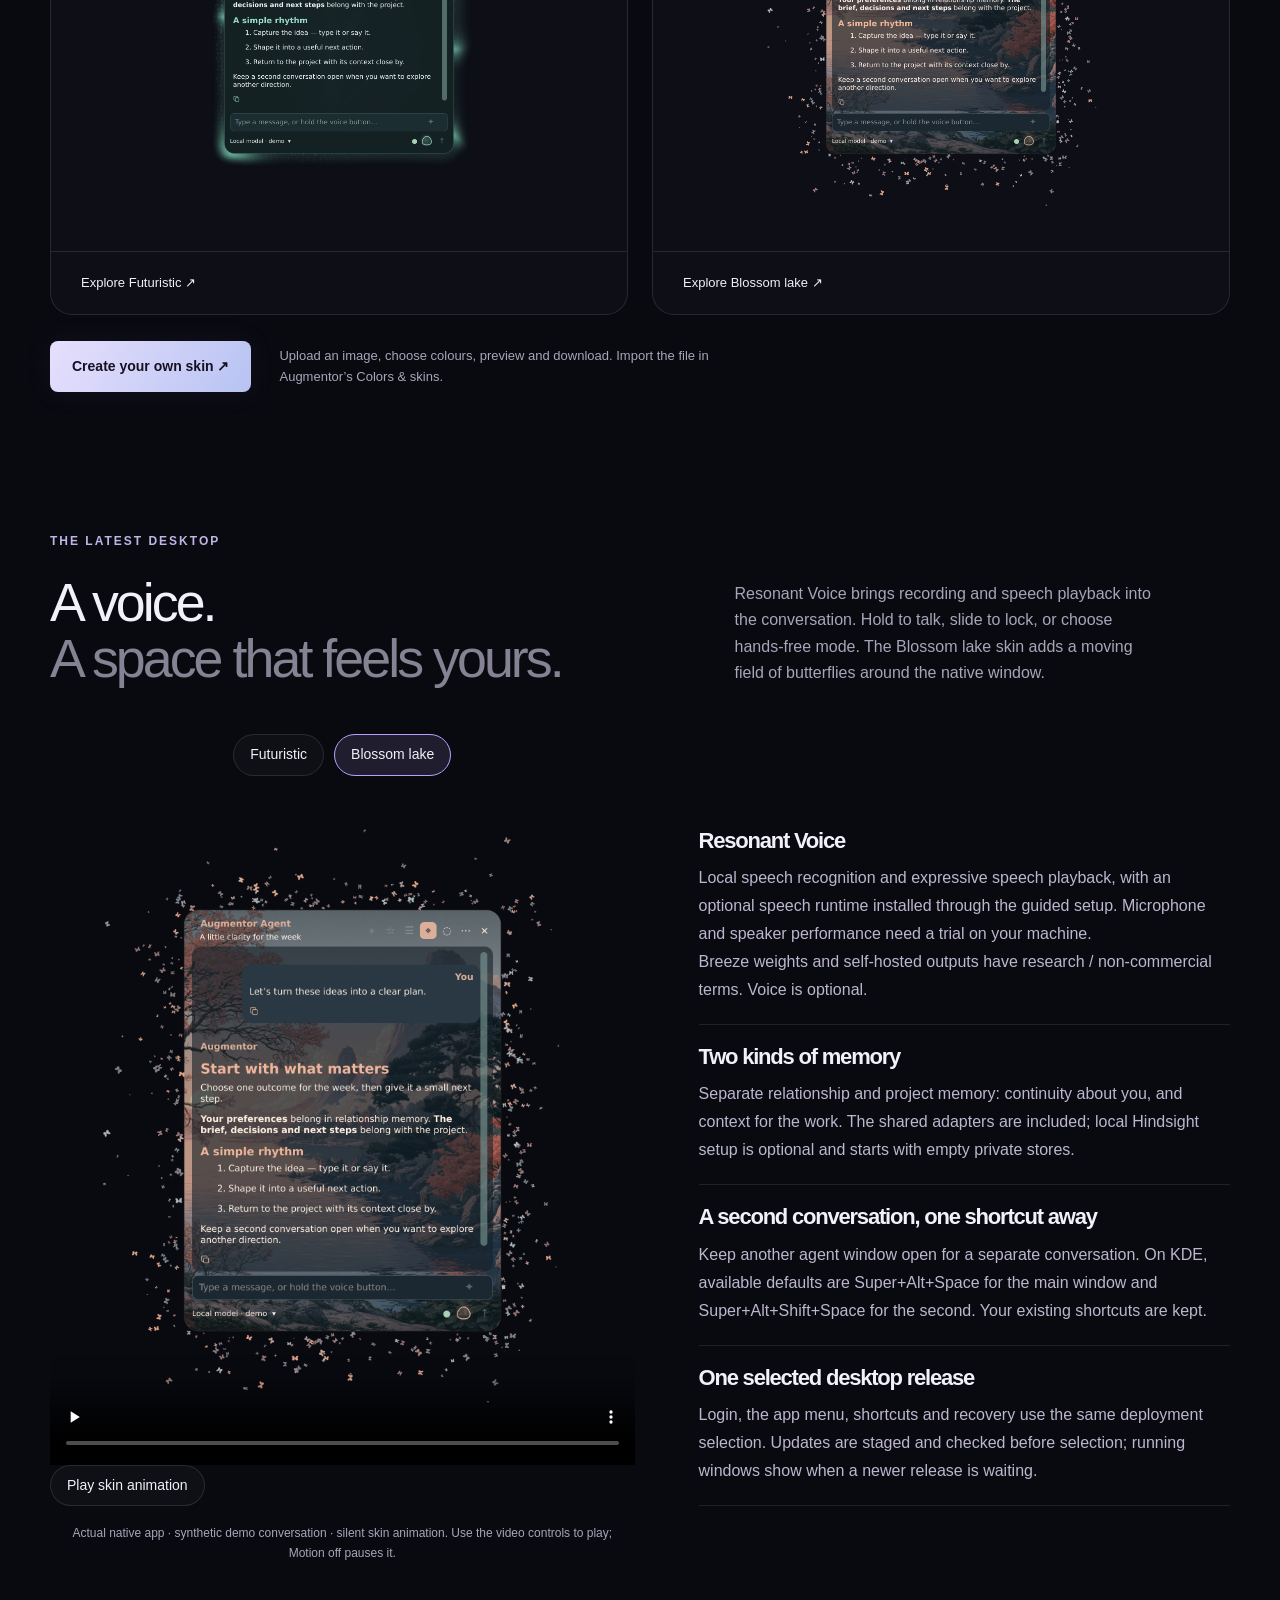
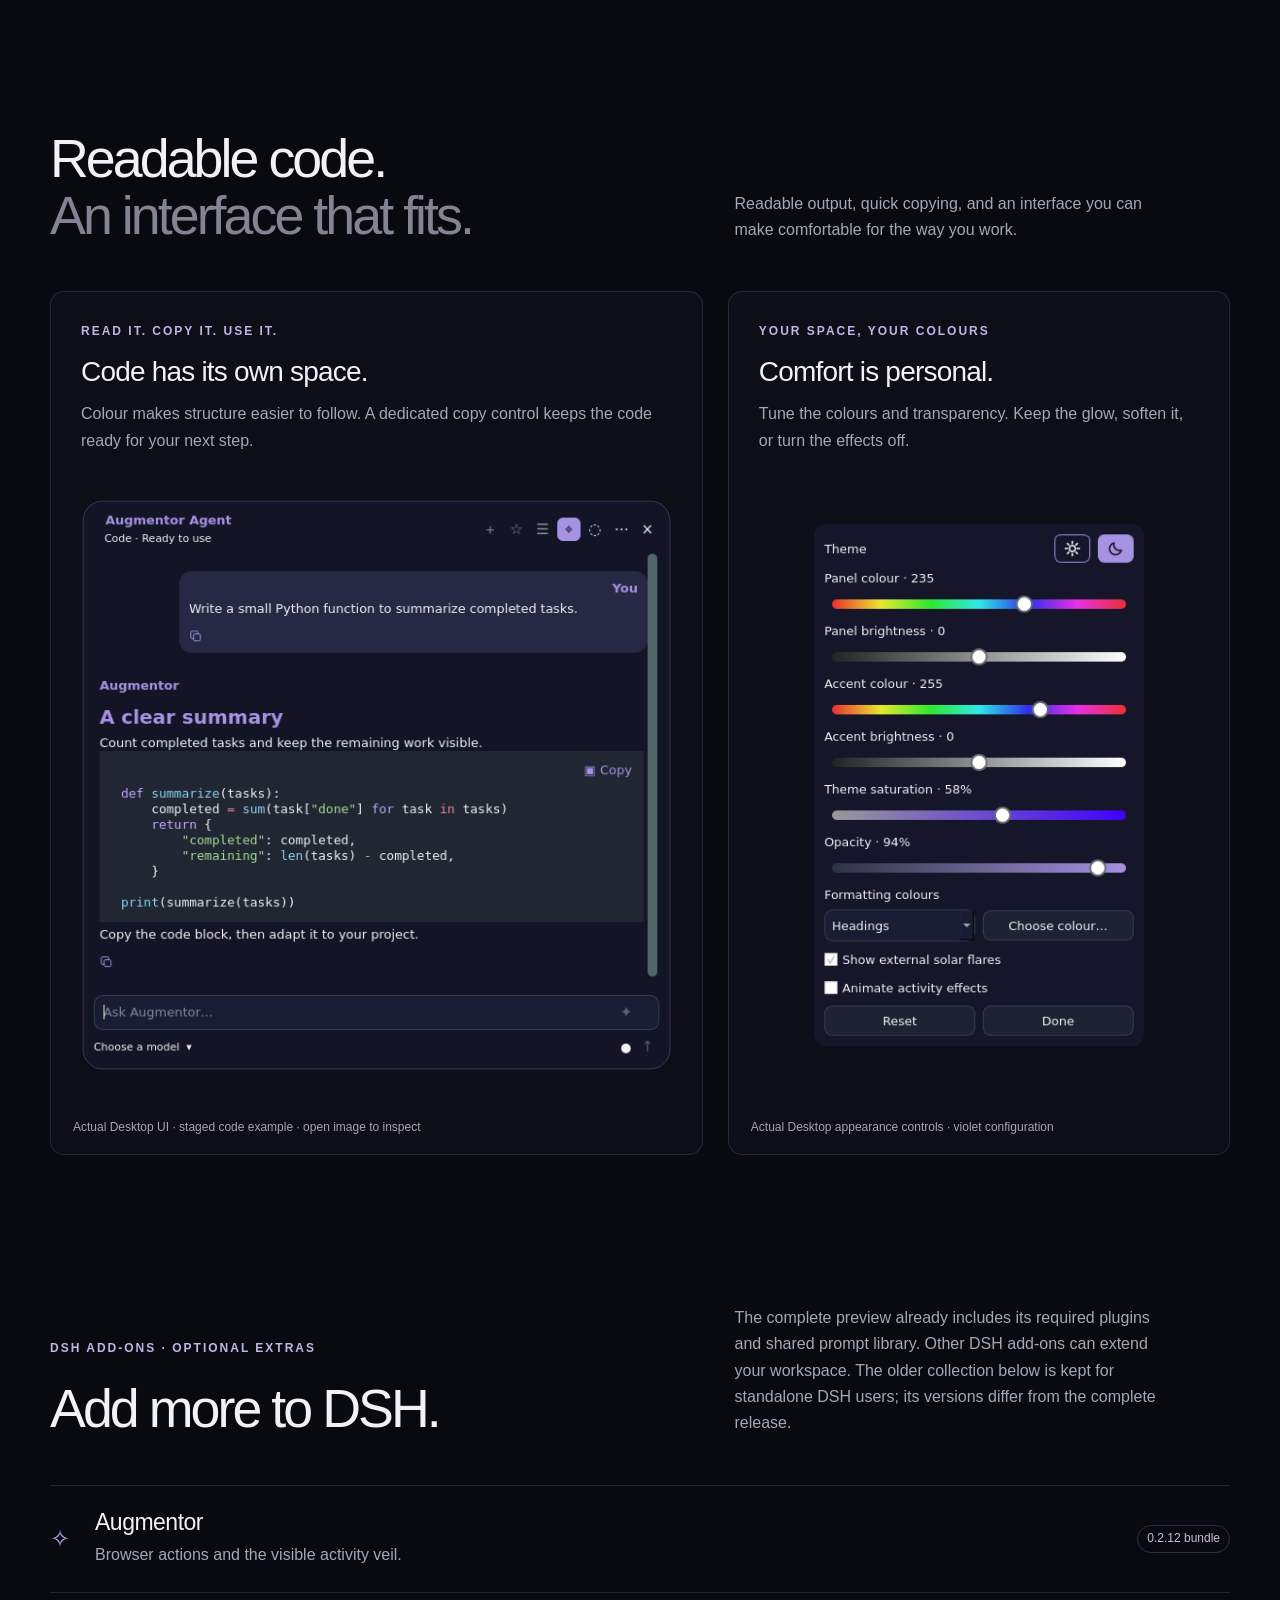
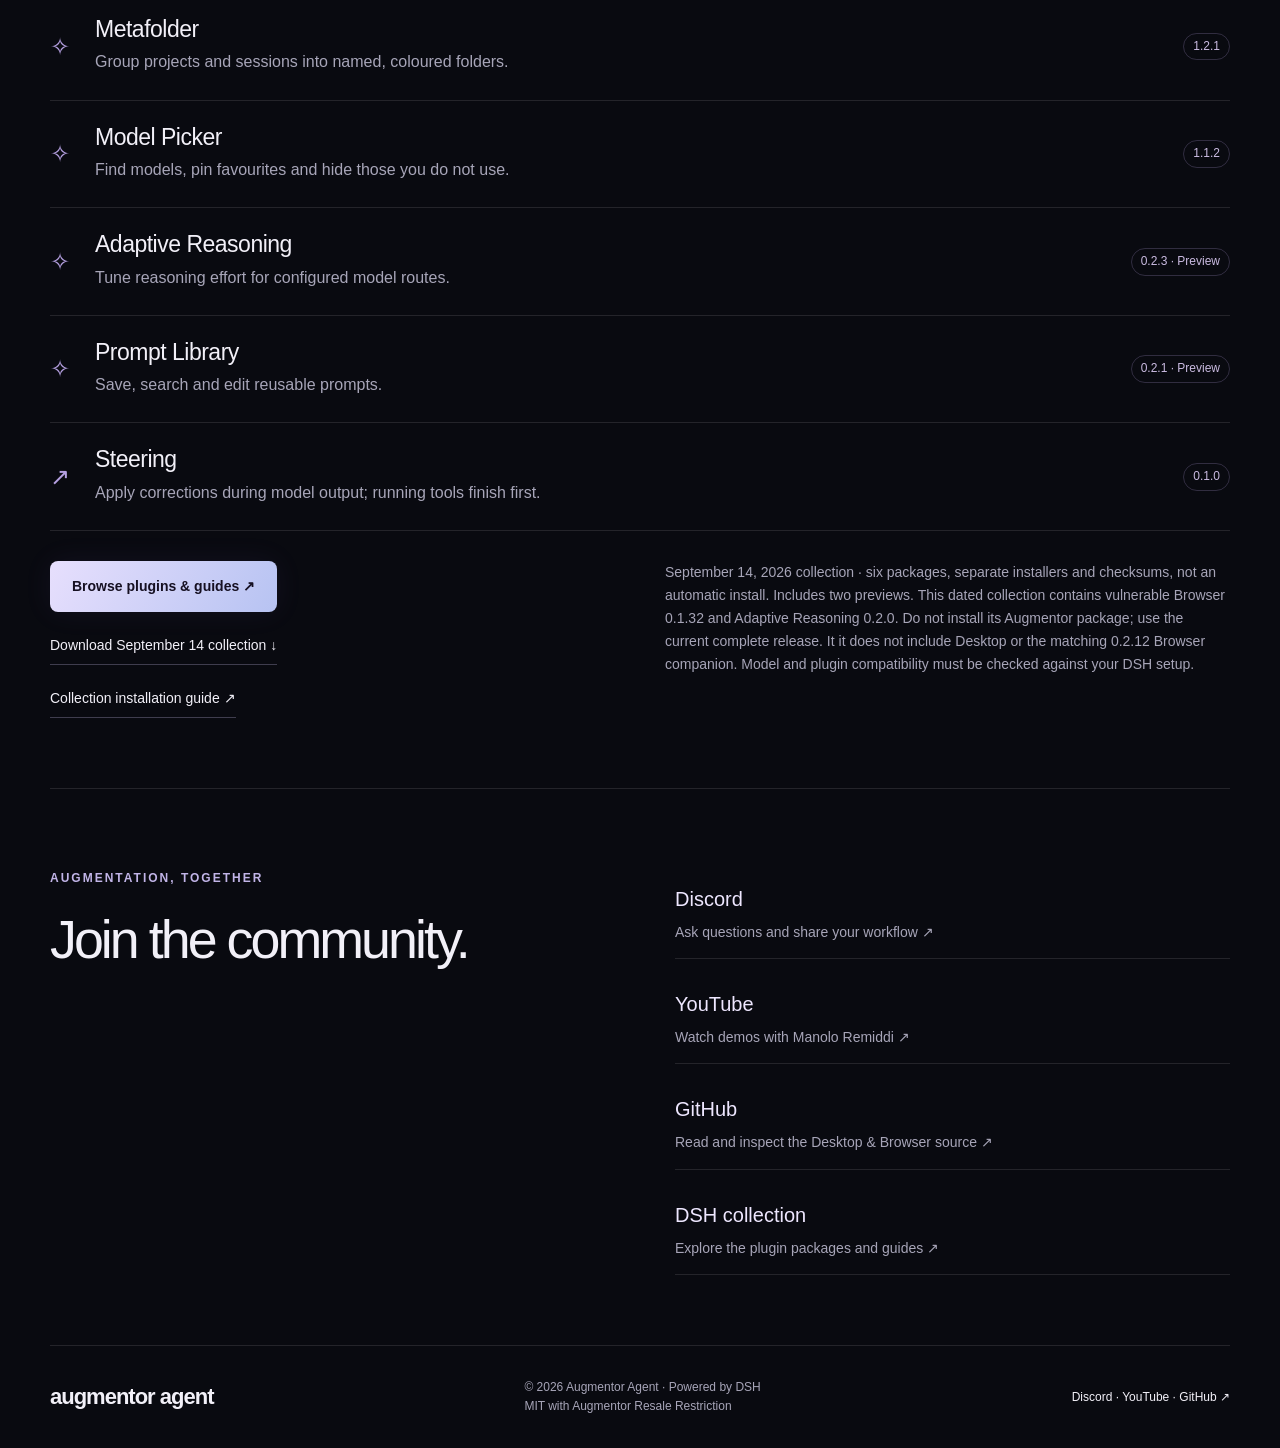
==== commit b6de0ac2: "Publish Mac preview 3 with installed browser choice and Comet guide" ====
--- a/index.html
+++ b/index.html
@@ -11,7 +11,7 @@
             </a></nav></div></header>
 <main id="top"><section id="editions" class="shell layered-hero" aria-labelledby="product-title"><div class="layered-copy"><p class="eyebrow">AUGMENTOR AGENT · TWO EDITIONS</p><h1 id="product-title">In your browser.<br>On your desktop.<br><em>By your side.</em></h1><p class="layered-lead">Your local or cloud AI, close to the work.<br>Choose the Chromium sidebar or the native Desktop app. Both powered by DeepSeek Harness.</p><div class="hero-product-links"><div id="browser-edition"><a class="button primary" href="#installation">Get Browser <span>↗</span></a><p>Matching 0.2.12 preview · Chromium<br>Included with the Linux and Mac previews.</p></div><div id="desktop-edition"><a class="button hero-secondary" href="#installation">Get Desktop <span>↗</span></a><p>Linux + macOS previews<br>Choose your download below.</p></div></div><a class="text-link hero-install" href="#installation">Install both, or choose one ↓</a></div>
 <div class="layered-scene" aria-label="Augmentor Browser and Desktop shown on separate overlapping planes"><div class="scene-world"><div class="scene-aura" aria-hidden="true"></div><figure class="browser-plane"><figcaption><span class="plane-number">01</span><strong>Browser</strong><span>Your real tabs. Your agent alongside.</span></figcaption><a href="#in-action" aria-label="See the Browser edition in action"><img src="assets/browser-full-chromium.png" width="2560" height="1403" alt="Augmentor Browser behind the Desktop window: Chromium with the agent sidebar and active blue veil on augmentatism.com"></a></figure><figure class="desktop-plane"><a href="#experience" aria-label="See the Desktop edition in action"><span class="desktop-plane-window"><img src="assets/desktop-voice-window.png" width="1040" height="1340" alt="Augmentor Desktop with the Blossom lake skin, synthetic conversation and integrated audio control"></span></a><figcaption><span class="plane-number">02</span><strong>Desktop</strong><span>One shortcut away.</span></figcaption></figure><p class="scene-caption">Two interfaces. Your choice of model.<br><span>Desktop capture uses staged demo content.</span></p></div></div></section><section id="installation" class="shell installation"><div class="section-heading"><div><p class="eyebrow">CHOOSE YOUR PLATFORM</p><h2>Download. Set up.<br><span>Make it yours.</span></h2></div><p>Download Desktop and its matching browser companion for Linux or Apple silicon Macs. DSH and the required plugins are included. Bring your own local or cloud model; choose the guide for your operating system.</p></div>
-<div class="install-choice"><details open id="macos-download"><summary>Desktop + Browser · macOS · Apple silicon</summary><p><strong>Early preview:</strong> not signed with Apple Developer ID or notarized by Apple. First launch requires <strong>System Settings → Privacy &amp; Security → Open Anyway</strong>. The browser extension uses manual Load unpacked. Automatic updates are not available yet.</p><p><a class="button primary" href="https://github.com/ManoloRemiddi/augmentor-agent/releases/download/v0.2.12-macos-preview.2/augmentor-desktop-0.2.12-macos-arm64-preview.dmg">Download macOS preview ↓</a> <a class="text-link" href="macos.html">Mac installation guide ↗</a> <a class="text-link" href="https://github.com/ManoloRemiddi/augmentor-agent/releases/download/v0.2.12-macos-preview.2/SHA256SUMS">Checksums ↗</a></p><p>Version 0.2.12 · Mac preview 2 · 519 MB · M1 or later · macOS 14+ · Chrome or Chromium. Drag Augmentor into Applications, approve its first launch, then use Agent setup to start DSH and add your model. DSH, Python, Node and the required plugins are bundled. Fn + Space shows or hides the desktop. This update fixes flare transparency and makes App size change text, icons and spacing immediately, from 75% to 150%. No model account, API key or model weights are included.</p><p>For fresh installations. Desktop chat and browser setup are the preview focus; speech, local memory and desktop-control permissions need separate configuration and qualification. <a href="macos.html#limits">Read preview limits before installing ↗</a></p></details><details open><summary>Desktop + Browser · Debian 13 · Intel/AMD 64-bit</summary><p><a class="button primary" href="https://github.com/ManoloRemiddi/augmentor-agent/releases/download/v0.2.12-complete-preview.1/augmentor-0.2.12-complete-preview.1.tar.gz">Download 0.2.12 complete preview ↓</a> <a class="text-link" href="https://github.com/ManoloRemiddi/augmentor-agent/releases/download/v0.2.12-complete-preview.1/SHA256SUMS">Checksums ↗</a> <a class="text-link" href="https://github.com/ManoloRemiddi/augmentor-agent/blob/main/docs/COMPLETE-INSTALL.md">Full installation guide ↗</a></p><p>The 0.2.12 release fixes Desktop flare workspace and layering behavior and retains the WebSocket security correction. <a href="https://github.com/ManoloRemiddi/augmentor-agent">Current source and issue tracker ↗</a>. Extract the archive and run <code>./install.sh</code> as your normal user. It verifies its files, requests package installation through sudo, asks for your model connection, and sets up login startup, recovery and a second window. Finish by loading the supplied extension in Chromium. Desktop can be used without loading the extension.</p><p><strong>Included recovery:</strong> bounded continuation after empty or truncated responses, duplicate-action protection during recovery, and respect for Stop and user handoffs. Model answers still need verification. <a href="https://github.com/ManoloRemiddi/augmentor-agent/blob/main/docs/RELEASE-0.2.12.md">What changed and release limits ↗</a></p><p>Fresh installations only: existing Augmentor or DSH data is preserved and requires a reviewed migration. This is a Linux preview, with desktop-control qualification scoped to KDE Plasma Wayland. Model weights and credentials are not included.</p><textarea id="desktop-install-prompt" readonly aria-label="Complete Desktop and Browser installation prompt">Help me install Augmentor Agent 0.2.12 complete preview on Debian 13 amd64. The active Desktop and Browser project is https://github.com/ManoloRemiddi/augmentor-agent. Follow https://github.com/ManoloRemiddi/augmentor-agent/blob/main/docs/COMPLETE-INSTALL.md. Download https://github.com/ManoloRemiddi/augmentor-agent/releases/download/v0.2.12-complete-preview.1/augmentor-0.2.12-complete-preview.1.tar.gz and verify https://github.com/ManoloRemiddi/augmentor-agent/releases/download/v0.2.12-complete-preview.1/SHA256SUMS before extraction. These pinned downloads are published in the canonical application repository. Preserve existing DSH profiles, chats, credentials, memory and browser settings. The fresh-install wizard must not overwrite an existing installation. Run ./install.sh as my normal user, using sudo only for system packages. Ask me for my model API URL and model ID; enter credentials privately, never in logs or command arguments. Explain optional local speech model terms and the local-model requirement for guided dual memory. Help me load the matching Chromium extension. Verify a harmless response, main and second-window shortcuts, reconnection, and any selected audio/memory services. Report untested hardware or remaining manual steps accurately.</textarea><button class="button primary copy-install" data-copy="desktop-install-prompt">Copy guided installation prompt</button></details>
+<div class="install-choice"><details open id="macos-download"><summary>Desktop + Browser · macOS · Apple silicon</summary><p><strong>Early preview:</strong> not signed with Apple Developer ID or notarized by Apple. First launch requires <strong>System Settings → Privacy &amp; Security → Open Anyway</strong>. The browser extension uses manual Load unpacked. Automatic updates are not available yet.</p><p><a class="button primary" href="https://github.com/ManoloRemiddi/augmentor-agent/releases/download/v0.2.12-macos-preview.3/augmentor-desktop-0.2.12-macos-arm64-preview.dmg">Download macOS preview ↓</a> <a class="text-link" href="macos.html">Mac installation guide ↗</a> <a class="text-link" href="https://github.com/ManoloRemiddi/augmentor-agent/releases/download/v0.2.12-macos-preview.3/SHA256SUMS">Checksums ↗</a></p><p>Version 0.2.12 · Mac preview 3 · 519 MB · M1 or later · macOS 14+ · Chrome or Chromium. Drag Augmentor into Applications, approve its first launch, then use Agent setup to start DSH and add your model. DSH, Python, Node and the required plugins are bundled. Fn + Space shows or hides the desktop. This update fixes flare transparency and makes App size change text, icons and spacing immediately, from 75% to 150%. No model account, API key or model weights are included.</p><p>For fresh installations. Desktop chat and browser setup are the preview focus; speech, local memory and desktop-control permissions need separate configuration and qualification. <a href="macos.html#limits">Read preview limits before installing ↗</a></p></details><details open><summary>Desktop + Browser · Debian 13 · Intel/AMD 64-bit</summary><p><a class="button primary" href="https://github.com/ManoloRemiddi/augmentor-agent/releases/download/v0.2.12-complete-preview.1/augmentor-0.2.12-complete-preview.1.tar.gz">Download 0.2.12 complete preview ↓</a> <a class="text-link" href="https://github.com/ManoloRemiddi/augmentor-agent/releases/download/v0.2.12-complete-preview.1/SHA256SUMS">Checksums ↗</a> <a class="text-link" href="https://github.com/ManoloRemiddi/augmentor-agent/blob/main/docs/COMPLETE-INSTALL.md">Full installation guide ↗</a></p><p>The 0.2.12 release fixes Desktop flare workspace and layering behavior and retains the WebSocket security correction. <a href="https://github.com/ManoloRemiddi/augmentor-agent">Current source and issue tracker ↗</a>. Extract the archive and run <code>./install.sh</code> as your normal user. It verifies its files, requests package installation through sudo, asks for your model connection, and sets up login startup, recovery and a second window. Finish by loading the supplied extension in Chromium. Desktop can be used without loading the extension.</p><p><strong>Included recovery:</strong> bounded continuation after empty or truncated responses, duplicate-action protection during recovery, and respect for Stop and user handoffs. Model answers still need verification. <a href="https://github.com/ManoloRemiddi/augmentor-agent/blob/main/docs/RELEASE-0.2.12.md">What changed and release limits ↗</a></p><p>Fresh installations only: existing Augmentor or DSH data is preserved and requires a reviewed migration. This is a Linux preview, with desktop-control qualification scoped to KDE Plasma Wayland. Model weights and credentials are not included.</p><textarea id="desktop-install-prompt" readonly aria-label="Complete Desktop and Browser installation prompt">Help me install Augmentor Agent 0.2.12 complete preview on Debian 13 amd64. The active Desktop and Browser project is https://github.com/ManoloRemiddi/augmentor-agent. Follow https://github.com/ManoloRemiddi/augmentor-agent/blob/main/docs/COMPLETE-INSTALL.md. Download https://github.com/ManoloRemiddi/augmentor-agent/releases/download/v0.2.12-complete-preview.1/augmentor-0.2.12-complete-preview.1.tar.gz and verify https://github.com/ManoloRemiddi/augmentor-agent/releases/download/v0.2.12-complete-preview.1/SHA256SUMS before extraction. These pinned downloads are published in the canonical application repository. Preserve existing DSH profiles, chats, credentials, memory and browser settings. The fresh-install wizard must not overwrite an existing installation. Run ./install.sh as my normal user, using sudo only for system packages. Ask me for my model API URL and model ID; enter credentials privately, never in logs or command arguments. Explain optional local speech model terms and the local-model requirement for guided dual memory. Help me load the matching Chromium extension. Verify a harmless response, main and second-window shortcuts, reconnection, and any selected audio/memory services. Report untested hardware or remaining manual steps accurately.</textarea><button class="button primary copy-install" data-copy="desktop-install-prompt">Copy guided installation prompt</button></details>
 <details><summary>Other downloads · experimental Fedora and legacy Browser</summary><p>The Fedora Desktop RPM is an older experimental build with container installation/rendering checks, not the complete voice and memory installer. <a href="https://github.com/ManoloRemiddi/augmentor-agent-app/blob/main/docs/FEDORA.md">Fedora guide and download ↗</a></p><p>Browser 0.1.32 contains a known WebSocket vulnerability. Use the matching 0.2.12 complete release; the old archive is retained only for historical reference. <a href="https://github.com/ManoloRemiddi/augmentor-dsh-extension-plugin/releases/tag/v0.1.32">Legacy release ↗</a> · <a href="docs.html#install">Legacy manual ↗</a></p></details></div><p id="copy-status" class="small" role="status" aria-live="polite"></p>
 <details class="compatibility-details" id="availability"><summary>Platform requirements and what comes next</summary><div class="platform-answers"><article><h3>Your model. Your private setup.</h3><p>The installer creates new settings, tokens and memory stores on your machine. It includes Model Picker 1.1.2, Adaptive Reasoning 0.2.3 and Resonant Voice 0.1.16, plus the shared prompt, memory and execution-recovery adapters. These are installed together; no separate plugin setup is required. Memory extraction starts paused until you choose to process it. No personal conversations, credentials or microphone recordings are distributed.</p></article><article><h3>Linux and Mac previews.</h3><p>The Linux installer targets Debian 13 amd64. The Mac preview targets Apple silicon with macOS 14 or later. Both use a manually loaded Chromium extension. Windows, Intel Macs and broader Pi support are not available yet.</p></article></div></details></section><section id="features" class="shell feature-section"><div class="section-heading"><div><p class="eyebrow">BUILT AROUND YOUR AGENCY</p><h2>Your models.<br><span>Your workflow.</span></h2></div><p>Local or cloud inference, reusable prompts and clear controls. Augmentor brings the useful parts of your harness into a focused interface.</p></div>
 <div class="principles"><article><span class="feature-icon">⌘</span><h3>One shortcut away.</h3><p>Choose your Desktop show/hide shortcut. Bring the agent into view, give it a task, and tuck it away again. Keep the compact activity view nearby when you want to follow progress.</p></article><article><span class="feature-icon">◈</span><h3>Local or cloud. Your choice.</h3><p>Both editions use your configured DSH models. Run a local model through a compatible endpoint, such as llama.cpp, or choose a cloud provider. Switch models for the task.</p></article><article><span class="feature-icon">⊙</span><h3>Keep sovereignty practical.</h3><p>Choose where inference runs. With a local model, prompts can stay on your machine; cloud models send requests to your chosen provider. Connected tools and websites have their own data flows.</p></article></div>
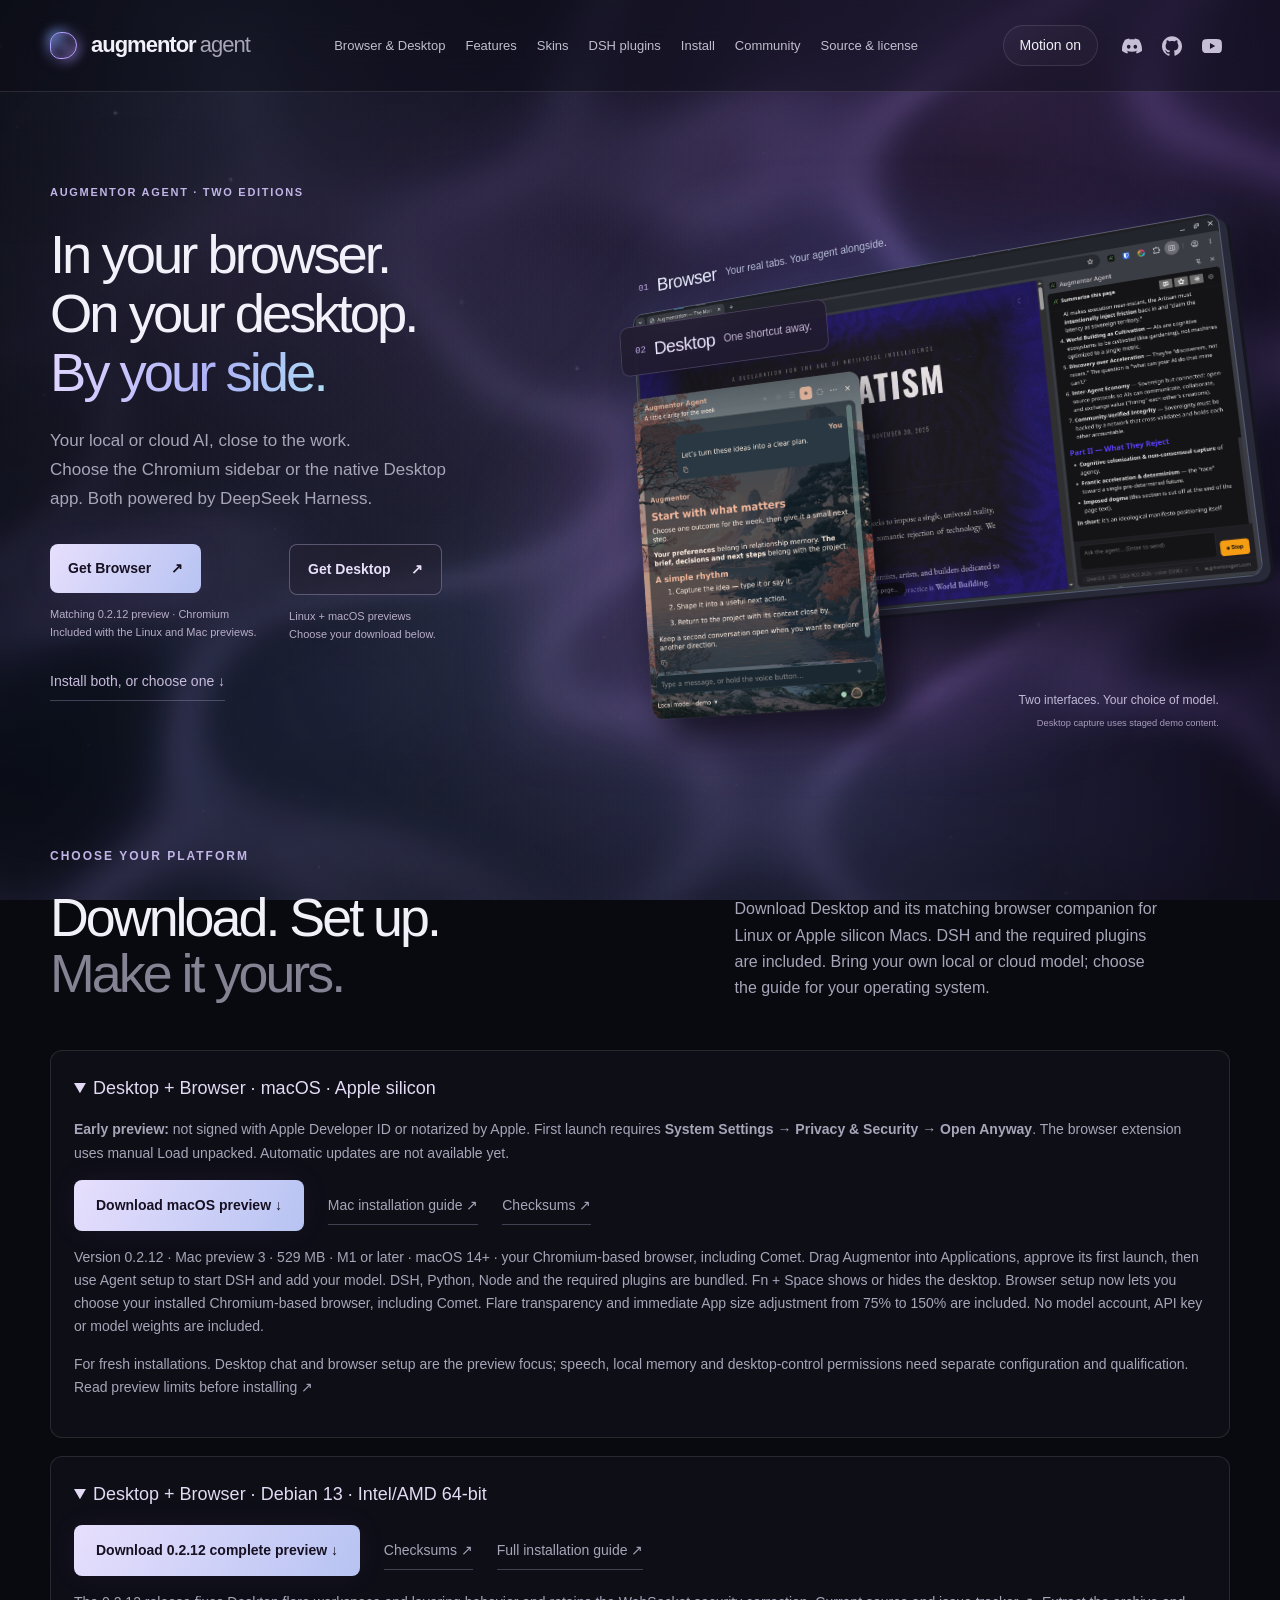
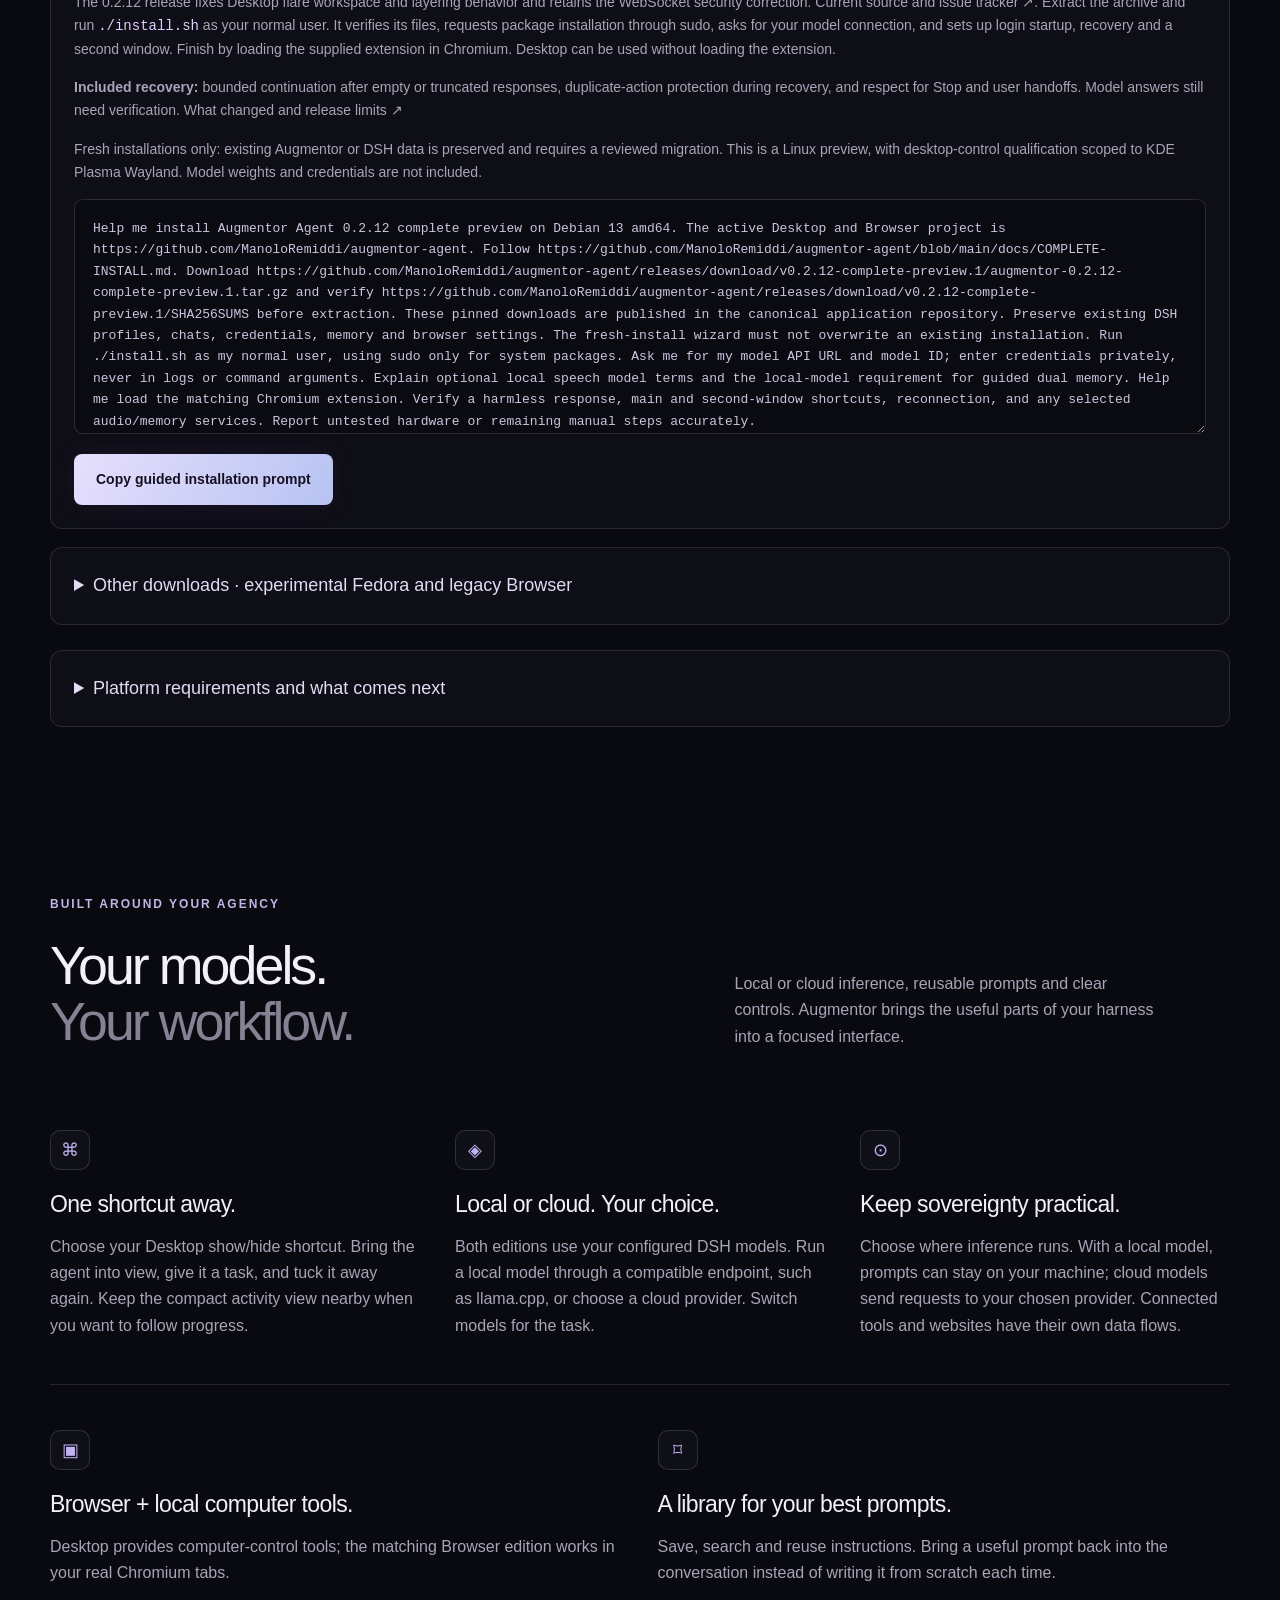
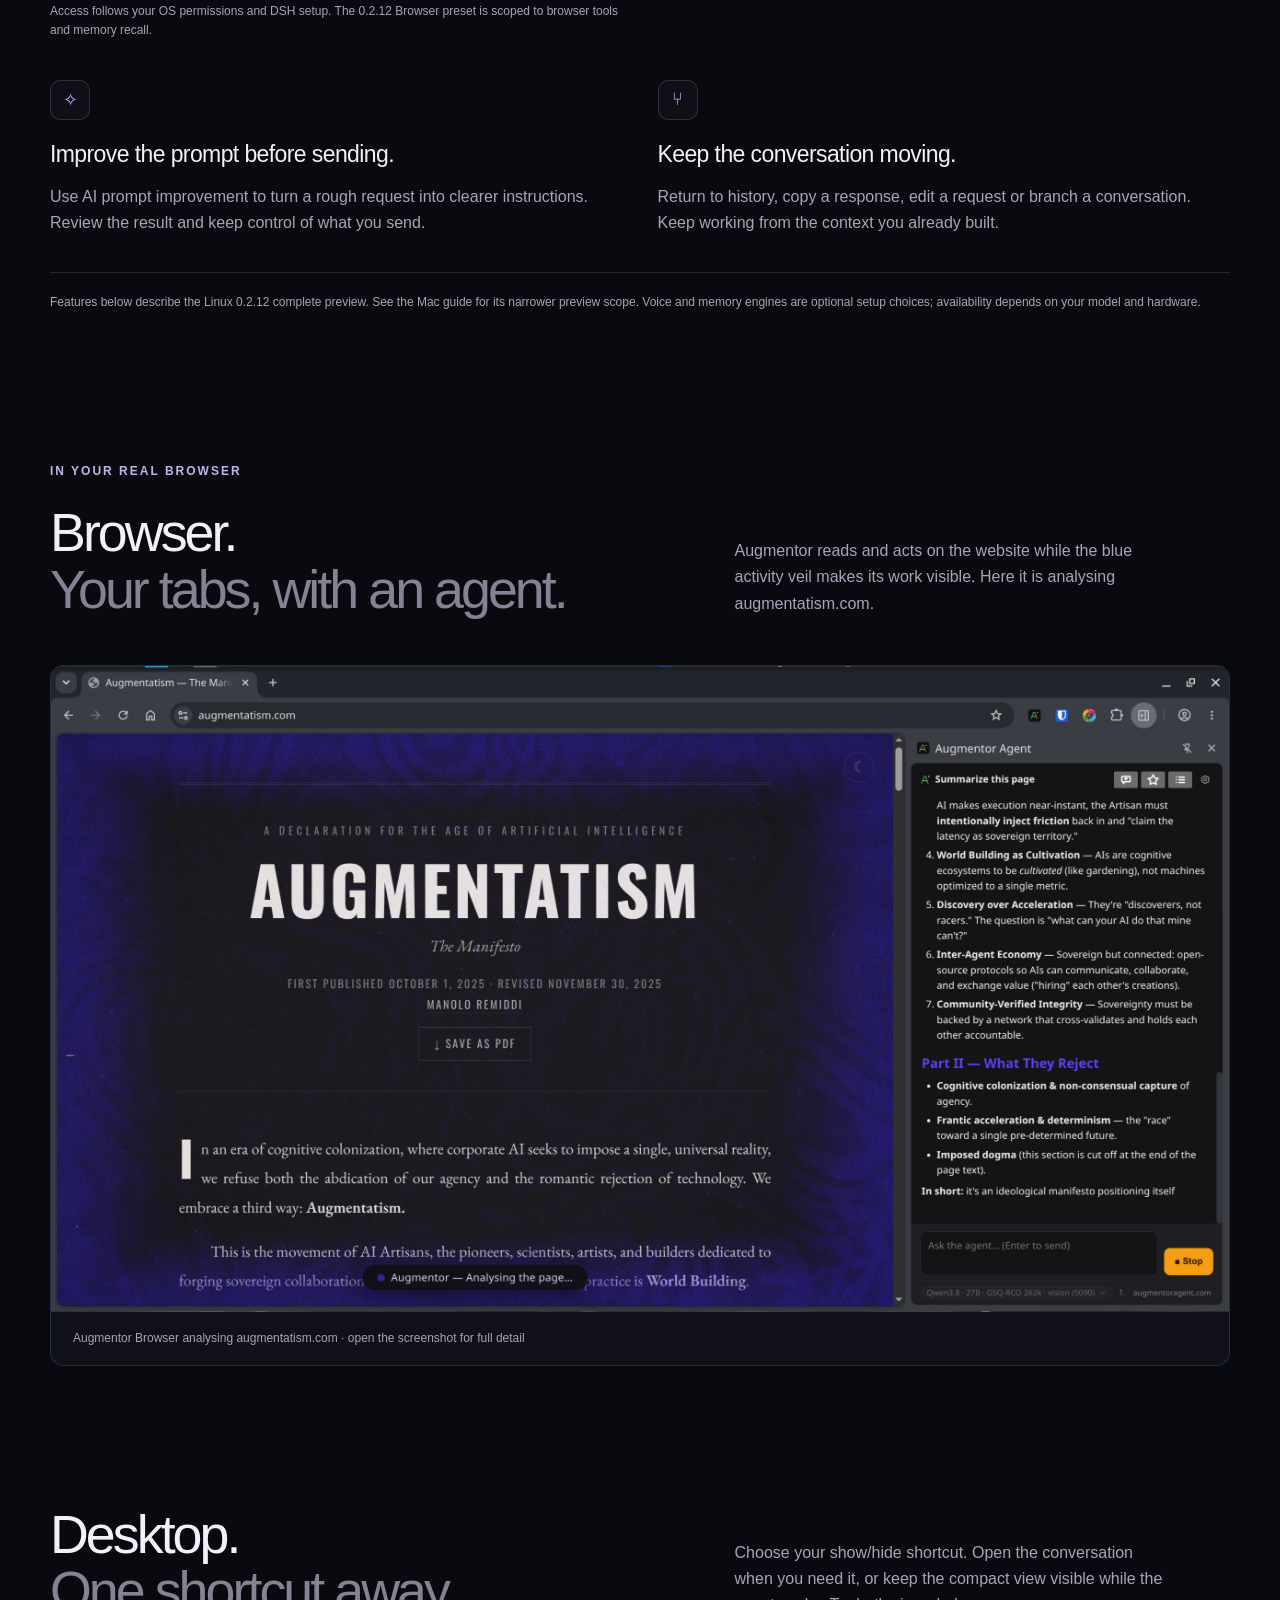
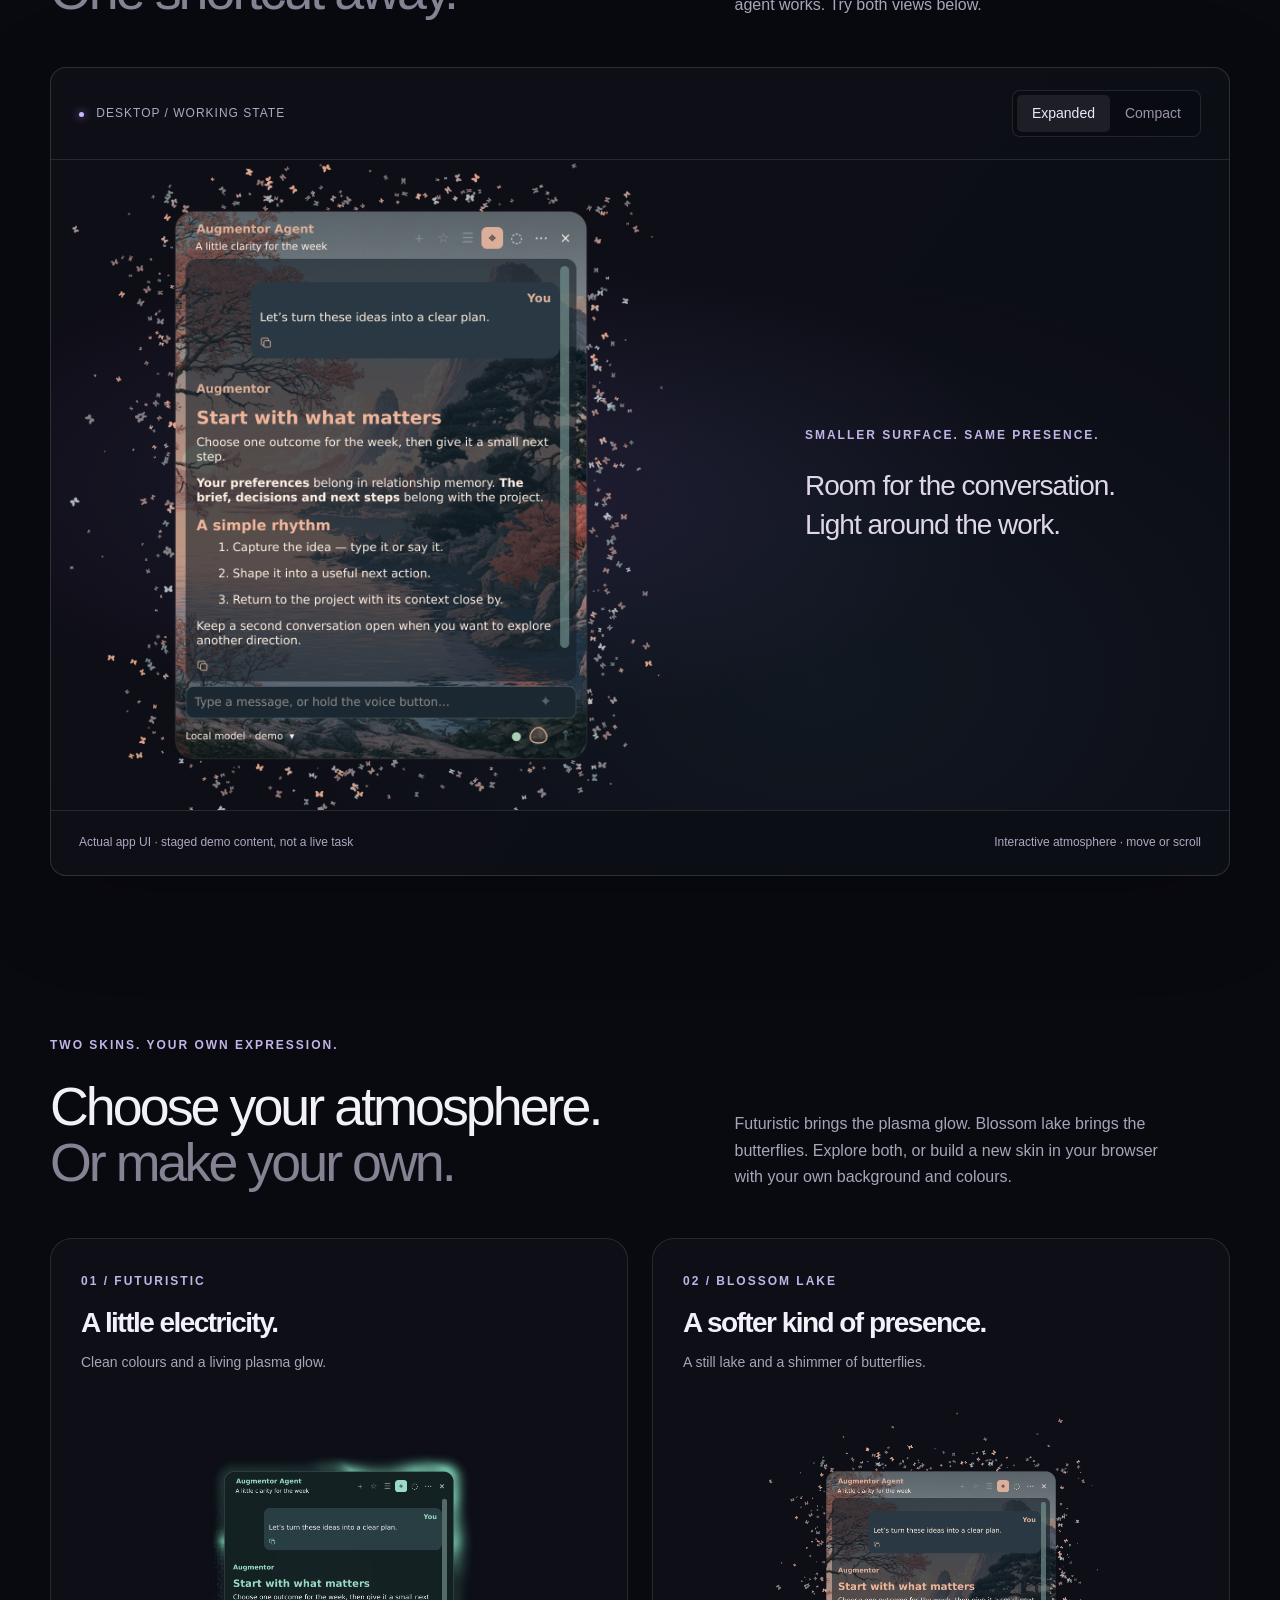
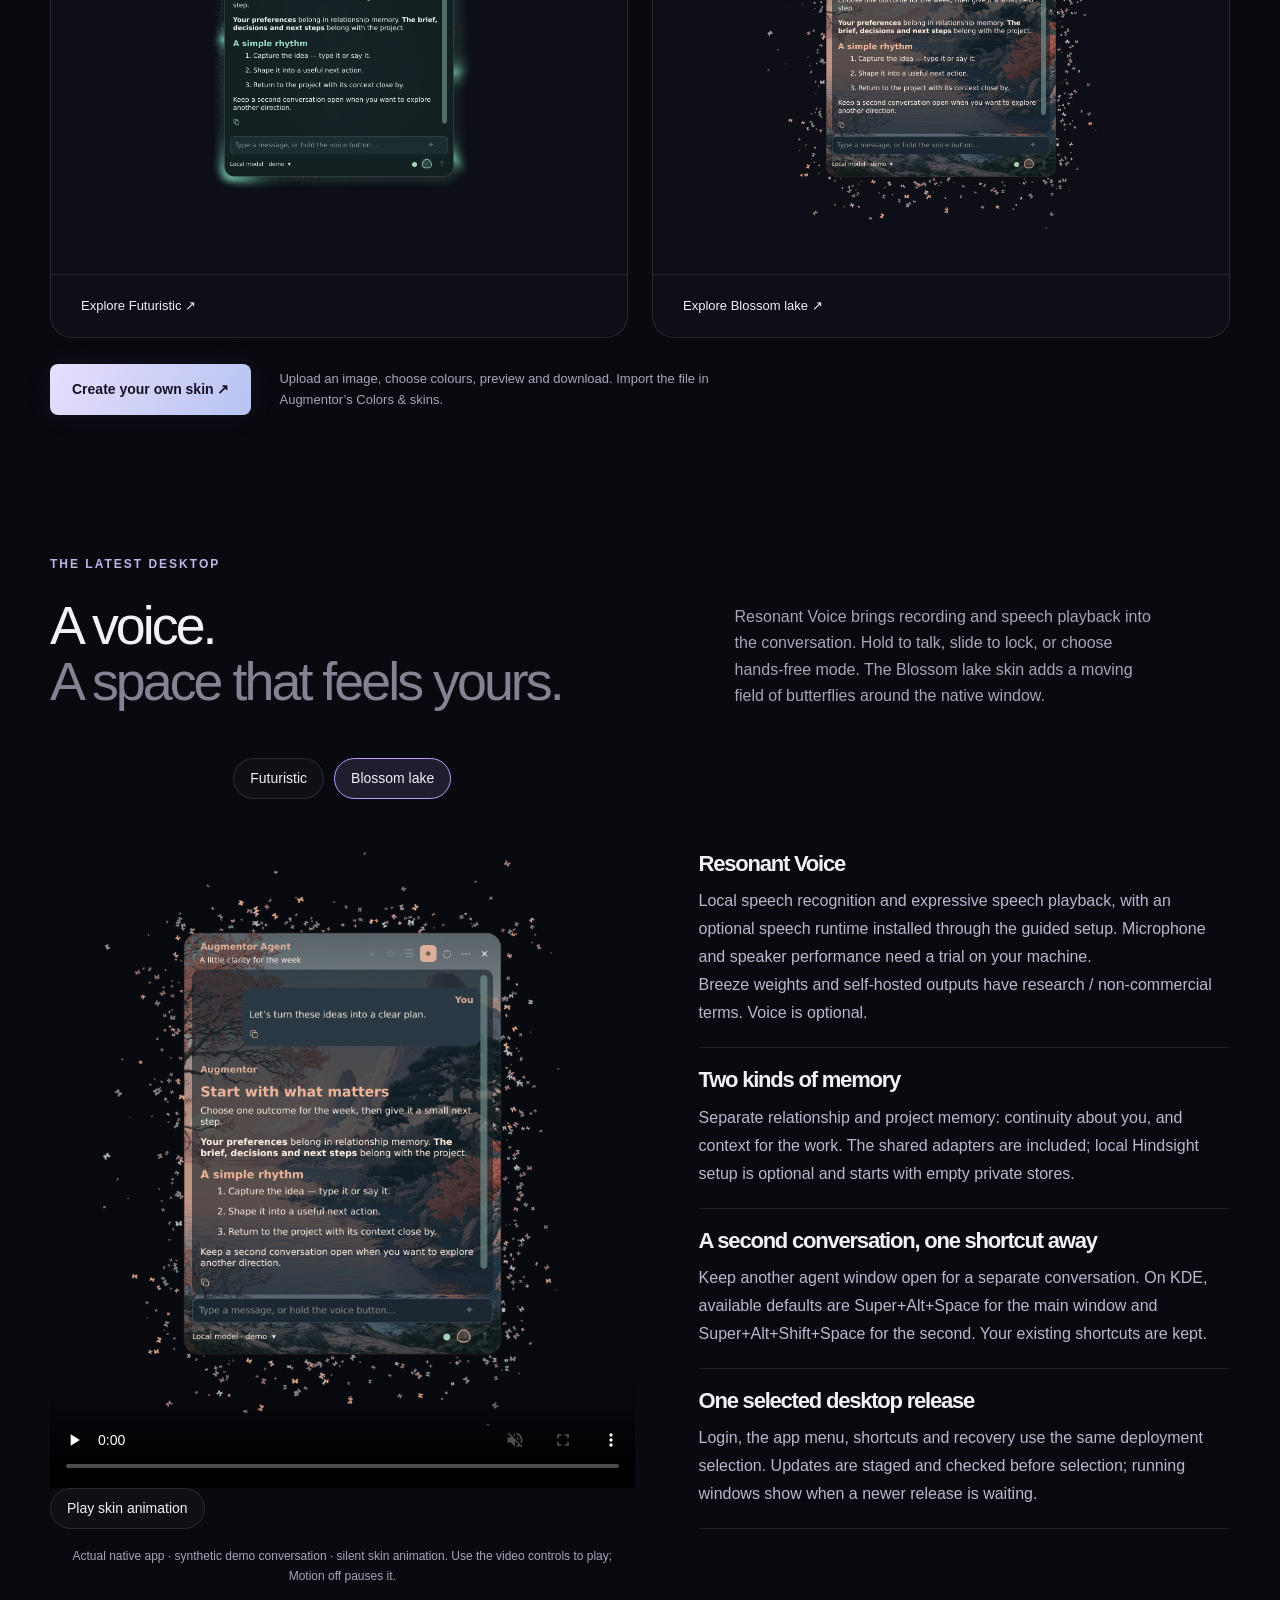
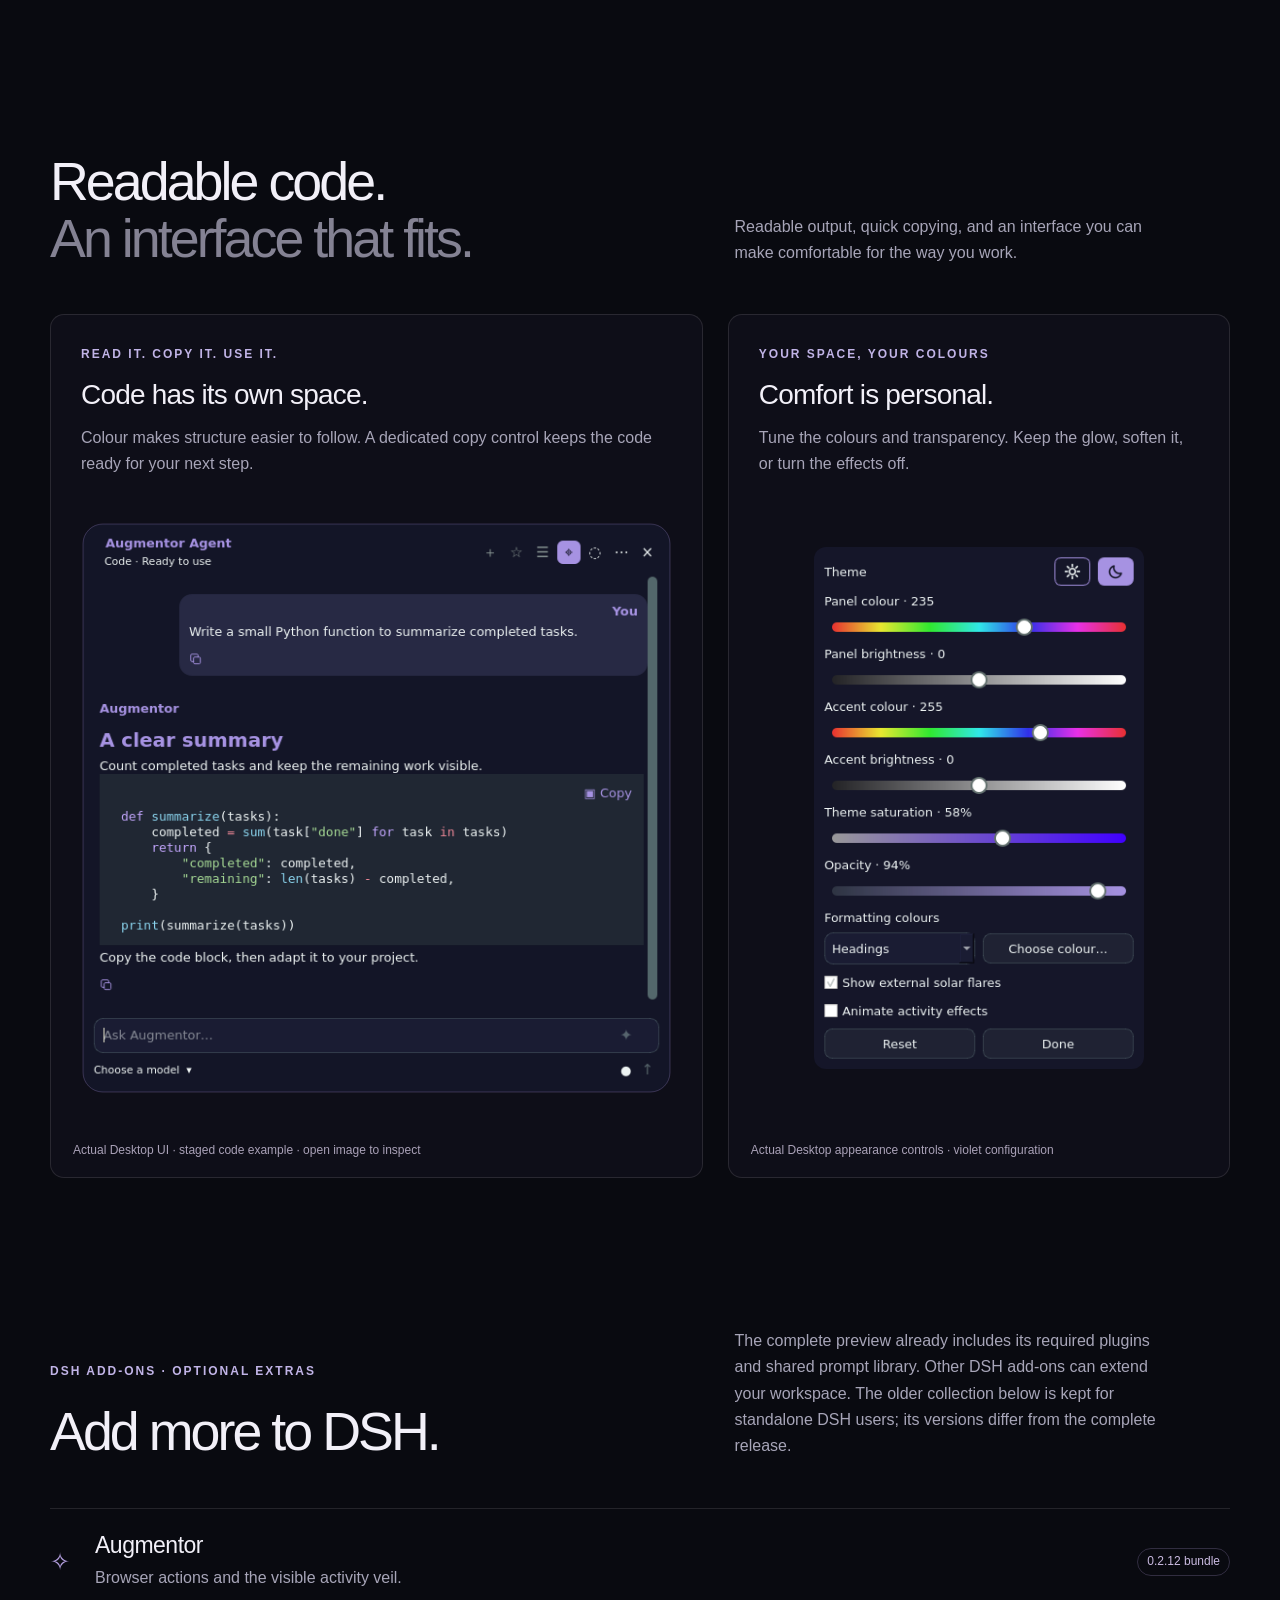
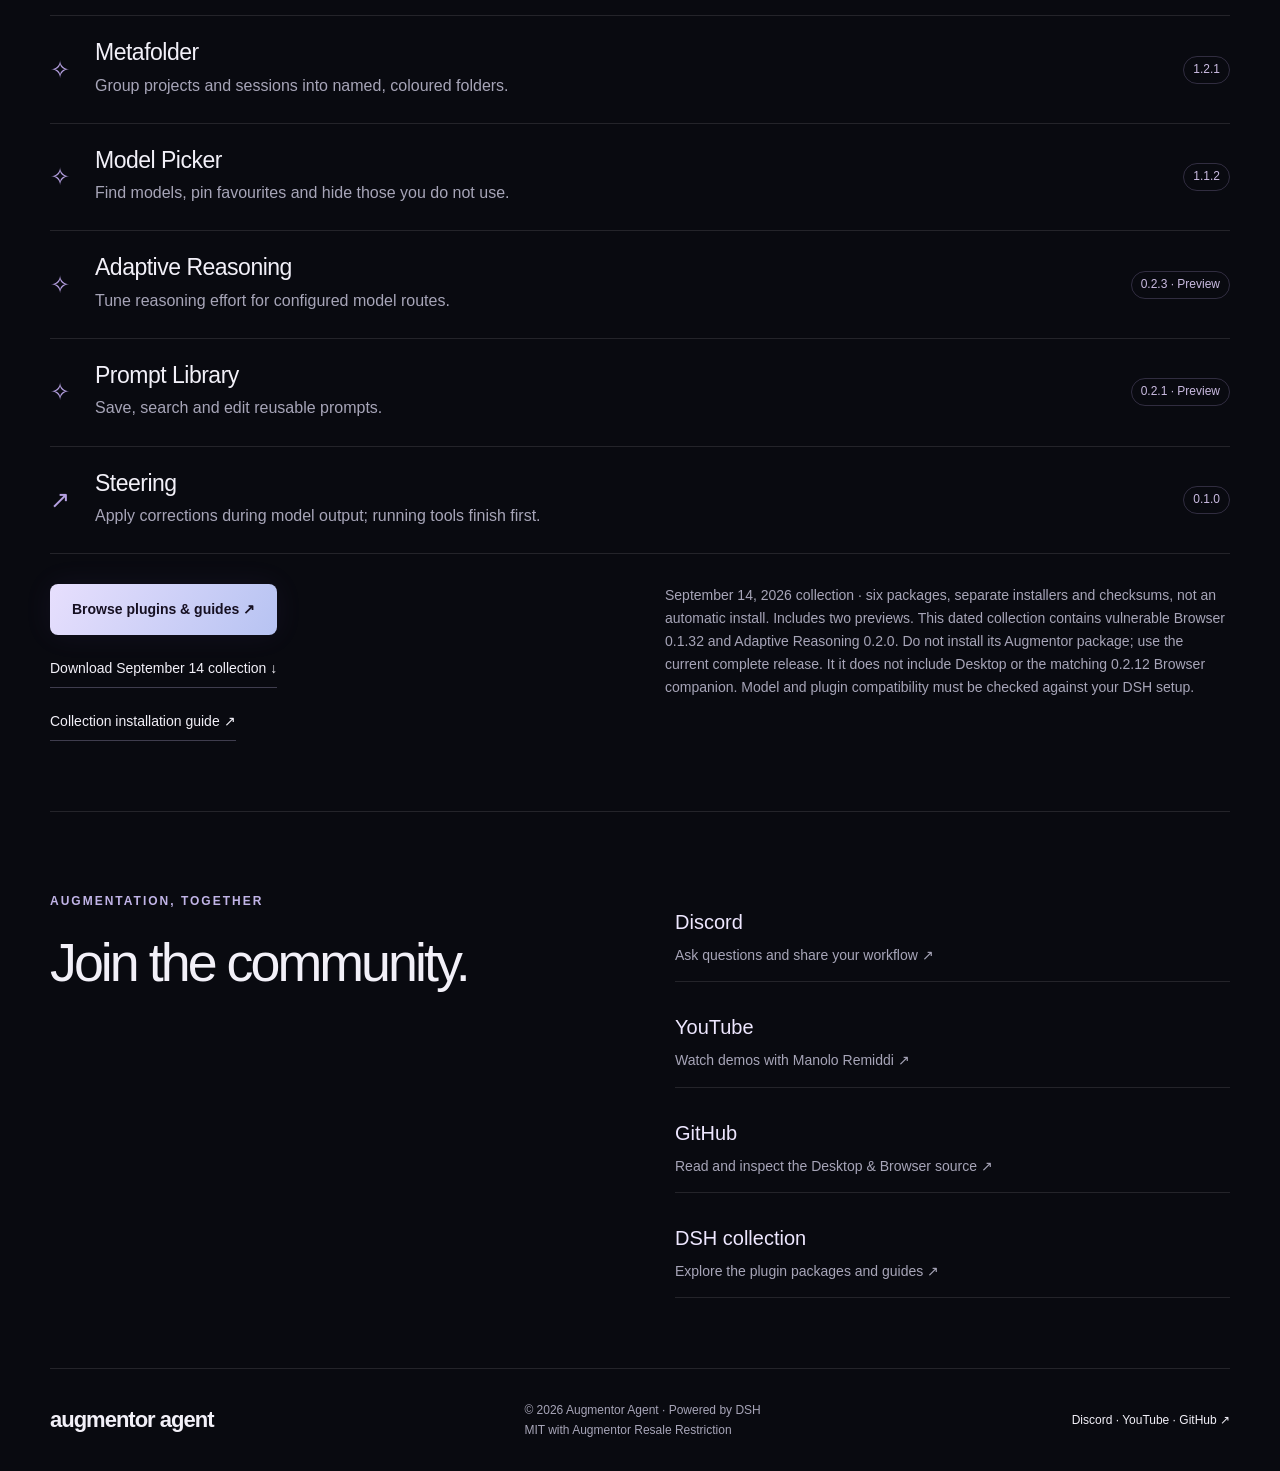
==== commit 9f27f9bd: "Clarify installed browser choice on the Mac download card" ====
--- a/index.html
+++ b/index.html
@@ -11,7 +11,7 @@
             </a></nav></div></header>
 <main id="top"><section id="editions" class="shell layered-hero" aria-labelledby="product-title"><div class="layered-copy"><p class="eyebrow">AUGMENTOR AGENT · TWO EDITIONS</p><h1 id="product-title">In your browser.<br>On your desktop.<br><em>By your side.</em></h1><p class="layered-lead">Your local or cloud AI, close to the work.<br>Choose the Chromium sidebar or the native Desktop app. Both powered by DeepSeek Harness.</p><div class="hero-product-links"><div id="browser-edition"><a class="button primary" href="#installation">Get Browser <span>↗</span></a><p>Matching 0.2.12 preview · Chromium<br>Included with the Linux and Mac previews.</p></div><div id="desktop-edition"><a class="button hero-secondary" href="#installation">Get Desktop <span>↗</span></a><p>Linux + macOS previews<br>Choose your download below.</p></div></div><a class="text-link hero-install" href="#installation">Install both, or choose one ↓</a></div>
 <div class="layered-scene" aria-label="Augmentor Browser and Desktop shown on separate overlapping planes"><div class="scene-world"><div class="scene-aura" aria-hidden="true"></div><figure class="browser-plane"><figcaption><span class="plane-number">01</span><strong>Browser</strong><span>Your real tabs. Your agent alongside.</span></figcaption><a href="#in-action" aria-label="See the Browser edition in action"><img src="assets/browser-full-chromium.png" width="2560" height="1403" alt="Augmentor Browser behind the Desktop window: Chromium with the agent sidebar and active blue veil on augmentatism.com"></a></figure><figure class="desktop-plane"><a href="#experience" aria-label="See the Desktop edition in action"><span class="desktop-plane-window"><img src="assets/desktop-voice-window.png" width="1040" height="1340" alt="Augmentor Desktop with the Blossom lake skin, synthetic conversation and integrated audio control"></span></a><figcaption><span class="plane-number">02</span><strong>Desktop</strong><span>One shortcut away.</span></figcaption></figure><p class="scene-caption">Two interfaces. Your choice of model.<br><span>Desktop capture uses staged demo content.</span></p></div></div></section><section id="installation" class="shell installation"><div class="section-heading"><div><p class="eyebrow">CHOOSE YOUR PLATFORM</p><h2>Download. Set up.<br><span>Make it yours.</span></h2></div><p>Download Desktop and its matching browser companion for Linux or Apple silicon Macs. DSH and the required plugins are included. Bring your own local or cloud model; choose the guide for your operating system.</p></div>
-<div class="install-choice"><details open id="macos-download"><summary>Desktop + Browser · macOS · Apple silicon</summary><p><strong>Early preview:</strong> not signed with Apple Developer ID or notarized by Apple. First launch requires <strong>System Settings → Privacy &amp; Security → Open Anyway</strong>. The browser extension uses manual Load unpacked. Automatic updates are not available yet.</p><p><a class="button primary" href="https://github.com/ManoloRemiddi/augmentor-agent/releases/download/v0.2.12-macos-preview.3/augmentor-desktop-0.2.12-macos-arm64-preview.dmg">Download macOS preview ↓</a> <a class="text-link" href="macos.html">Mac installation guide ↗</a> <a class="text-link" href="https://github.com/ManoloRemiddi/augmentor-agent/releases/download/v0.2.12-macos-preview.3/SHA256SUMS">Checksums ↗</a></p><p>Version 0.2.12 · Mac preview 3 · 519 MB · M1 or later · macOS 14+ · Chrome or Chromium. Drag Augmentor into Applications, approve its first launch, then use Agent setup to start DSH and add your model. DSH, Python, Node and the required plugins are bundled. Fn + Space shows or hides the desktop. This update fixes flare transparency and makes App size change text, icons and spacing immediately, from 75% to 150%. No model account, API key or model weights are included.</p><p>For fresh installations. Desktop chat and browser setup are the preview focus; speech, local memory and desktop-control permissions need separate configuration and qualification. <a href="macos.html#limits">Read preview limits before installing ↗</a></p></details><details open><summary>Desktop + Browser · Debian 13 · Intel/AMD 64-bit</summary><p><a class="button primary" href="https://github.com/ManoloRemiddi/augmentor-agent/releases/download/v0.2.12-complete-preview.1/augmentor-0.2.12-complete-preview.1.tar.gz">Download 0.2.12 complete preview ↓</a> <a class="text-link" href="https://github.com/ManoloRemiddi/augmentor-agent/releases/download/v0.2.12-complete-preview.1/SHA256SUMS">Checksums ↗</a> <a class="text-link" href="https://github.com/ManoloRemiddi/augmentor-agent/blob/main/docs/COMPLETE-INSTALL.md">Full installation guide ↗</a></p><p>The 0.2.12 release fixes Desktop flare workspace and layering behavior and retains the WebSocket security correction. <a href="https://github.com/ManoloRemiddi/augmentor-agent">Current source and issue tracker ↗</a>. Extract the archive and run <code>./install.sh</code> as your normal user. It verifies its files, requests package installation through sudo, asks for your model connection, and sets up login startup, recovery and a second window. Finish by loading the supplied extension in Chromium. Desktop can be used without loading the extension.</p><p><strong>Included recovery:</strong> bounded continuation after empty or truncated responses, duplicate-action protection during recovery, and respect for Stop and user handoffs. Model answers still need verification. <a href="https://github.com/ManoloRemiddi/augmentor-agent/blob/main/docs/RELEASE-0.2.12.md">What changed and release limits ↗</a></p><p>Fresh installations only: existing Augmentor or DSH data is preserved and requires a reviewed migration. This is a Linux preview, with desktop-control qualification scoped to KDE Plasma Wayland. Model weights and credentials are not included.</p><textarea id="desktop-install-prompt" readonly aria-label="Complete Desktop and Browser installation prompt">Help me install Augmentor Agent 0.2.12 complete preview on Debian 13 amd64. The active Desktop and Browser project is https://github.com/ManoloRemiddi/augmentor-agent. Follow https://github.com/ManoloRemiddi/augmentor-agent/blob/main/docs/COMPLETE-INSTALL.md. Download https://github.com/ManoloRemiddi/augmentor-agent/releases/download/v0.2.12-complete-preview.1/augmentor-0.2.12-complete-preview.1.tar.gz and verify https://github.com/ManoloRemiddi/augmentor-agent/releases/download/v0.2.12-complete-preview.1/SHA256SUMS before extraction. These pinned downloads are published in the canonical application repository. Preserve existing DSH profiles, chats, credentials, memory and browser settings. The fresh-install wizard must not overwrite an existing installation. Run ./install.sh as my normal user, using sudo only for system packages. Ask me for my model API URL and model ID; enter credentials privately, never in logs or command arguments. Explain optional local speech model terms and the local-model requirement for guided dual memory. Help me load the matching Chromium extension. Verify a harmless response, main and second-window shortcuts, reconnection, and any selected audio/memory services. Report untested hardware or remaining manual steps accurately.</textarea><button class="button primary copy-install" data-copy="desktop-install-prompt">Copy guided installation prompt</button></details>
+<div class="install-choice"><details open id="macos-download"><summary>Desktop + Browser · macOS · Apple silicon</summary><p><strong>Early preview:</strong> not signed with Apple Developer ID or notarized by Apple. First launch requires <strong>System Settings → Privacy &amp; Security → Open Anyway</strong>. The browser extension uses manual Load unpacked. Automatic updates are not available yet.</p><p><a class="button primary" href="https://github.com/ManoloRemiddi/augmentor-agent/releases/download/v0.2.12-macos-preview.3/augmentor-desktop-0.2.12-macos-arm64-preview.dmg">Download macOS preview ↓</a> <a class="text-link" href="macos.html">Mac installation guide ↗</a> <a class="text-link" href="https://github.com/ManoloRemiddi/augmentor-agent/releases/download/v0.2.12-macos-preview.3/SHA256SUMS">Checksums ↗</a></p><p>Version 0.2.12 · Mac preview 3 · 529 MB · M1 or later · macOS 14+ · your Chromium-based browser, including Comet. Drag Augmentor into Applications, approve its first launch, then use Agent setup to start DSH and add your model. DSH, Python, Node and the required plugins are bundled. Fn + Space shows or hides the desktop. Browser setup now lets you choose your installed Chromium-based browser, including Comet. Flare transparency and immediate App size adjustment from 75% to 150% are included. No model account, API key or model weights are included.</p><p>For fresh installations. Desktop chat and browser setup are the preview focus; speech, local memory and desktop-control permissions need separate configuration and qualification. <a href="macos.html#limits">Read preview limits before installing ↗</a></p></details><details open><summary>Desktop + Browser · Debian 13 · Intel/AMD 64-bit</summary><p><a class="button primary" href="https://github.com/ManoloRemiddi/augmentor-agent/releases/download/v0.2.12-complete-preview.1/augmentor-0.2.12-complete-preview.1.tar.gz">Download 0.2.12 complete preview ↓</a> <a class="text-link" href="https://github.com/ManoloRemiddi/augmentor-agent/releases/download/v0.2.12-complete-preview.1/SHA256SUMS">Checksums ↗</a> <a class="text-link" href="https://github.com/ManoloRemiddi/augmentor-agent/blob/main/docs/COMPLETE-INSTALL.md">Full installation guide ↗</a></p><p>The 0.2.12 release fixes Desktop flare workspace and layering behavior and retains the WebSocket security correction. <a href="https://github.com/ManoloRemiddi/augmentor-agent">Current source and issue tracker ↗</a>. Extract the archive and run <code>./install.sh</code> as your normal user. It verifies its files, requests package installation through sudo, asks for your model connection, and sets up login startup, recovery and a second window. Finish by loading the supplied extension in Chromium. Desktop can be used without loading the extension.</p><p><strong>Included recovery:</strong> bounded continuation after empty or truncated responses, duplicate-action protection during recovery, and respect for Stop and user handoffs. Model answers still need verification. <a href="https://github.com/ManoloRemiddi/augmentor-agent/blob/main/docs/RELEASE-0.2.12.md">What changed and release limits ↗</a></p><p>Fresh installations only: existing Augmentor or DSH data is preserved and requires a reviewed migration. This is a Linux preview, with desktop-control qualification scoped to KDE Plasma Wayland. Model weights and credentials are not included.</p><textarea id="desktop-install-prompt" readonly aria-label="Complete Desktop and Browser installation prompt">Help me install Augmentor Agent 0.2.12 complete preview on Debian 13 amd64. The active Desktop and Browser project is https://github.com/ManoloRemiddi/augmentor-agent. Follow https://github.com/ManoloRemiddi/augmentor-agent/blob/main/docs/COMPLETE-INSTALL.md. Download https://github.com/ManoloRemiddi/augmentor-agent/releases/download/v0.2.12-complete-preview.1/augmentor-0.2.12-complete-preview.1.tar.gz and verify https://github.com/ManoloRemiddi/augmentor-agent/releases/download/v0.2.12-complete-preview.1/SHA256SUMS before extraction. These pinned downloads are published in the canonical application repository. Preserve existing DSH profiles, chats, credentials, memory and browser settings. The fresh-install wizard must not overwrite an existing installation. Run ./install.sh as my normal user, using sudo only for system packages. Ask me for my model API URL and model ID; enter credentials privately, never in logs or command arguments. Explain optional local speech model terms and the local-model requirement for guided dual memory. Help me load the matching Chromium extension. Verify a harmless response, main and second-window shortcuts, reconnection, and any selected audio/memory services. Report untested hardware or remaining manual steps accurately.</textarea><button class="button primary copy-install" data-copy="desktop-install-prompt">Copy guided installation prompt</button></details>
 <details><summary>Other downloads · experimental Fedora and legacy Browser</summary><p>The Fedora Desktop RPM is an older experimental build with container installation/rendering checks, not the complete voice and memory installer. <a href="https://github.com/ManoloRemiddi/augmentor-agent-app/blob/main/docs/FEDORA.md">Fedora guide and download ↗</a></p><p>Browser 0.1.32 contains a known WebSocket vulnerability. Use the matching 0.2.12 complete release; the old archive is retained only for historical reference. <a href="https://github.com/ManoloRemiddi/augmentor-dsh-extension-plugin/releases/tag/v0.1.32">Legacy release ↗</a> · <a href="docs.html#install">Legacy manual ↗</a></p></details></div><p id="copy-status" class="small" role="status" aria-live="polite"></p>
 <details class="compatibility-details" id="availability"><summary>Platform requirements and what comes next</summary><div class="platform-answers"><article><h3>Your model. Your private setup.</h3><p>The installer creates new settings, tokens and memory stores on your machine. It includes Model Picker 1.1.2, Adaptive Reasoning 0.2.3 and Resonant Voice 0.1.16, plus the shared prompt, memory and execution-recovery adapters. These are installed together; no separate plugin setup is required. Memory extraction starts paused until you choose to process it. No personal conversations, credentials or microphone recordings are distributed.</p></article><article><h3>Linux and Mac previews.</h3><p>The Linux installer targets Debian 13 amd64. The Mac preview targets Apple silicon with macOS 14 or later. Both use a manually loaded Chromium extension. Windows, Intel Macs and broader Pi support are not available yet.</p></article></div></details></section><section id="features" class="shell feature-section"><div class="section-heading"><div><p class="eyebrow">BUILT AROUND YOUR AGENCY</p><h2>Your models.<br><span>Your workflow.</span></h2></div><p>Local or cloud inference, reusable prompts and clear controls. Augmentor brings the useful parts of your harness into a focused interface.</p></div>
 <div class="principles"><article><span class="feature-icon">⌘</span><h3>One shortcut away.</h3><p>Choose your Desktop show/hide shortcut. Bring the agent into view, give it a task, and tuck it away again. Keep the compact activity view nearby when you want to follow progress.</p></article><article><span class="feature-icon">◈</span><h3>Local or cloud. Your choice.</h3><p>Both editions use your configured DSH models. Run a local model through a compatible endpoint, such as llama.cpp, or choose a cloud provider. Switch models for the task.</p></article><article><span class="feature-icon">⊙</span><h3>Keep sovereignty practical.</h3><p>Choose where inference runs. With a local model, prompts can stay on your machine; cloud models send requests to your chosen provider. Connected tools and websites have their own data flows.</p></article></div>
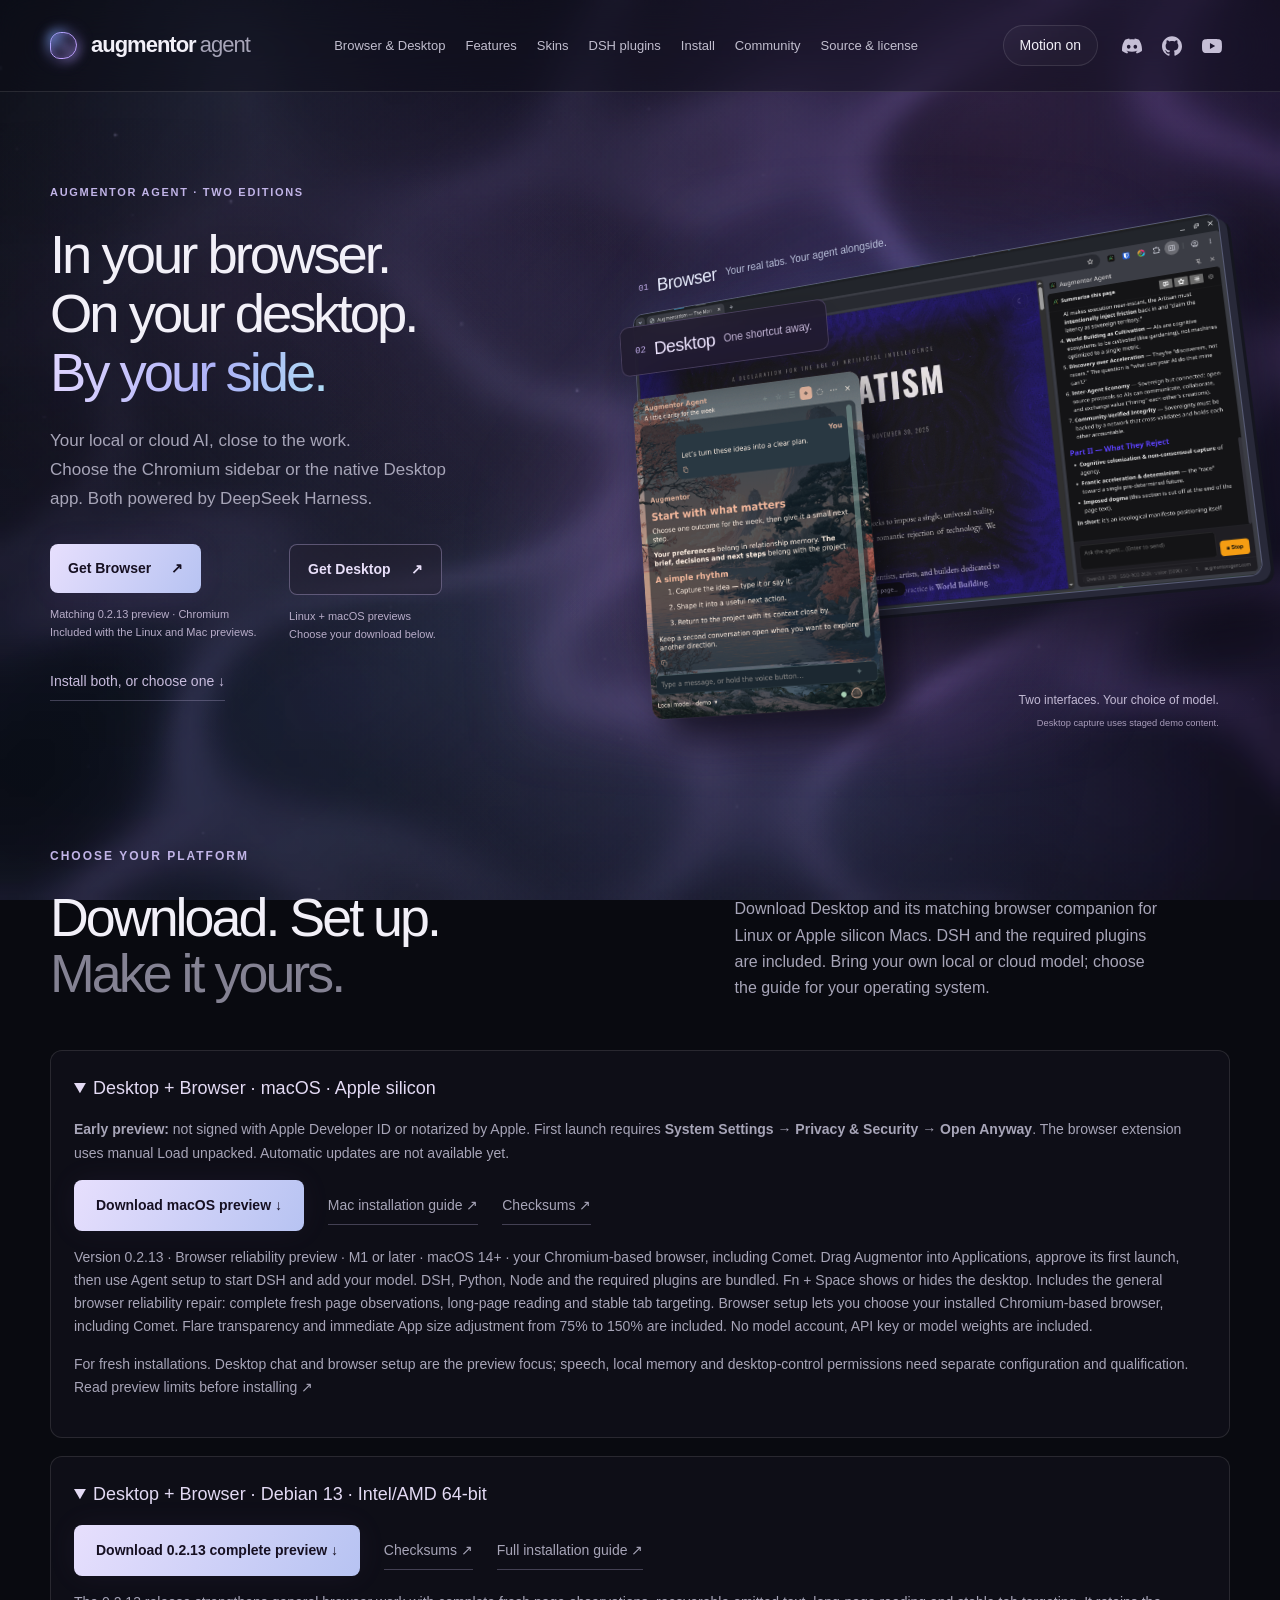
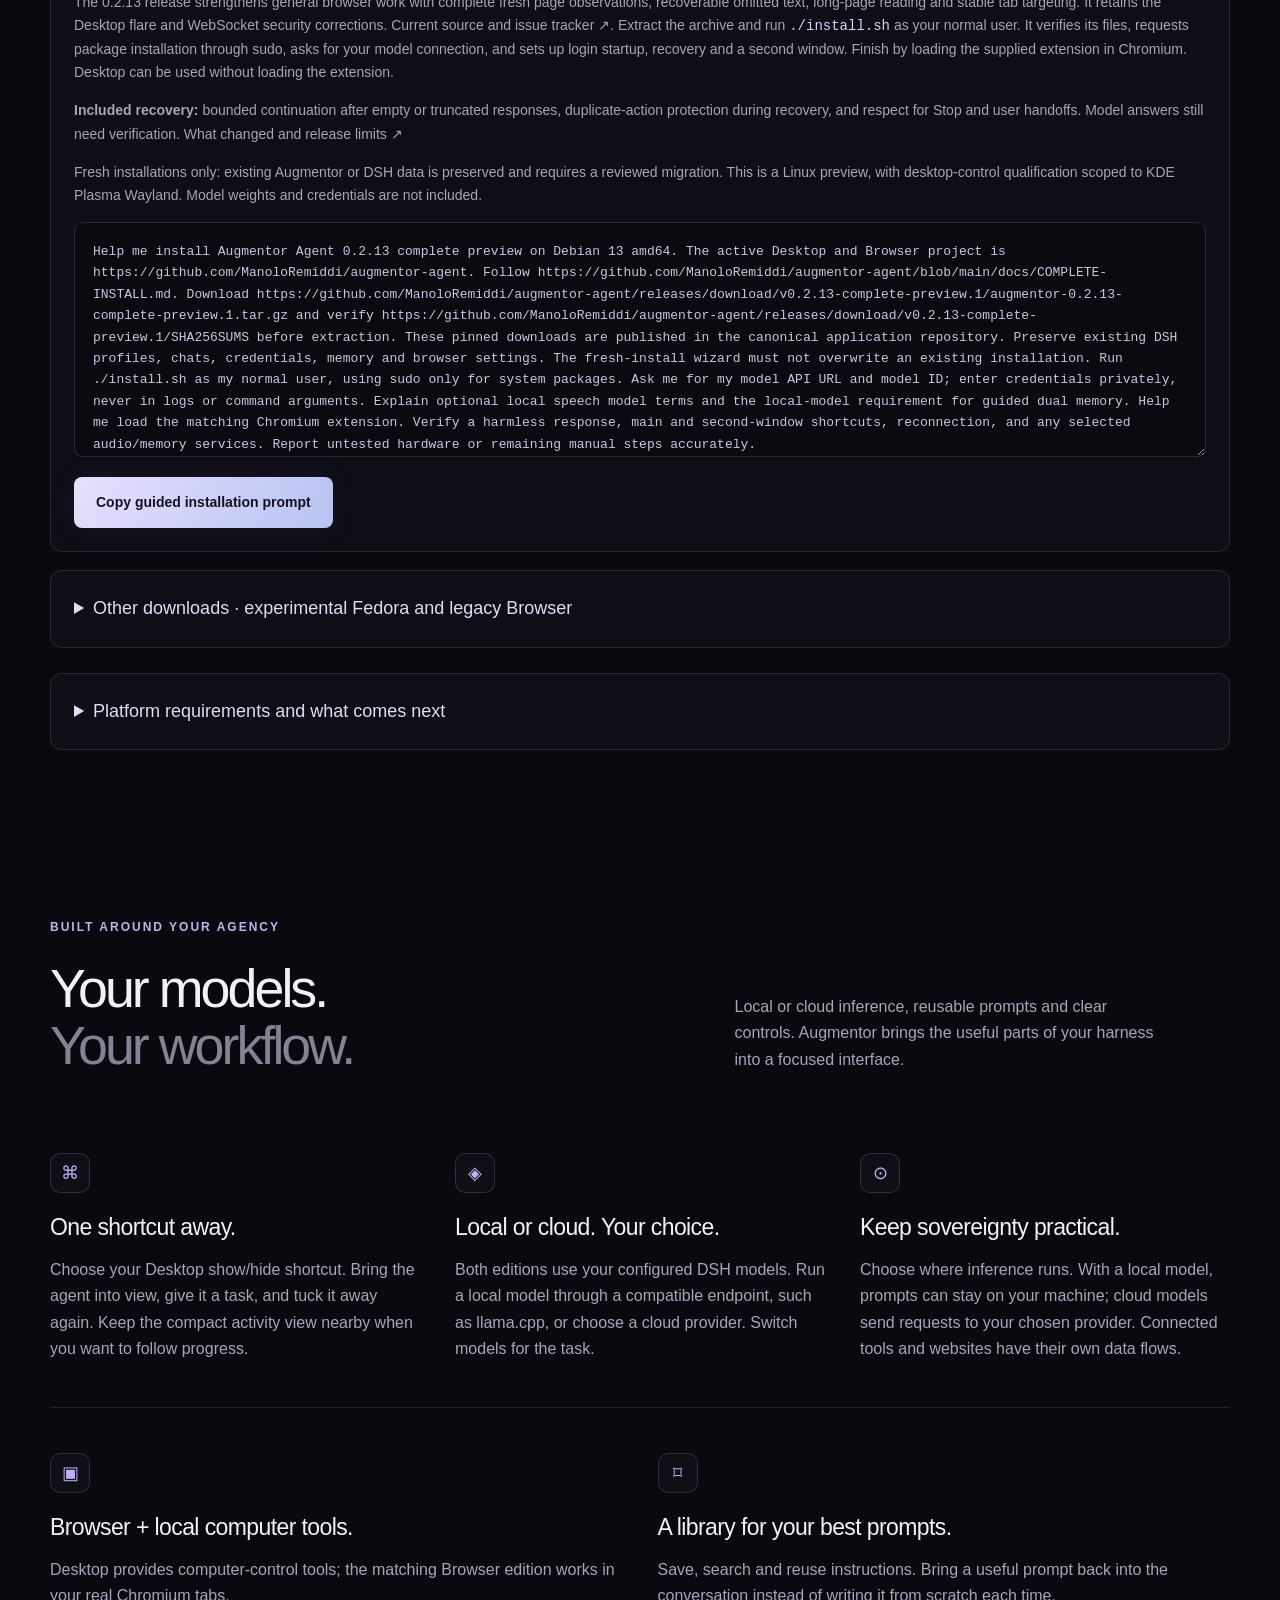
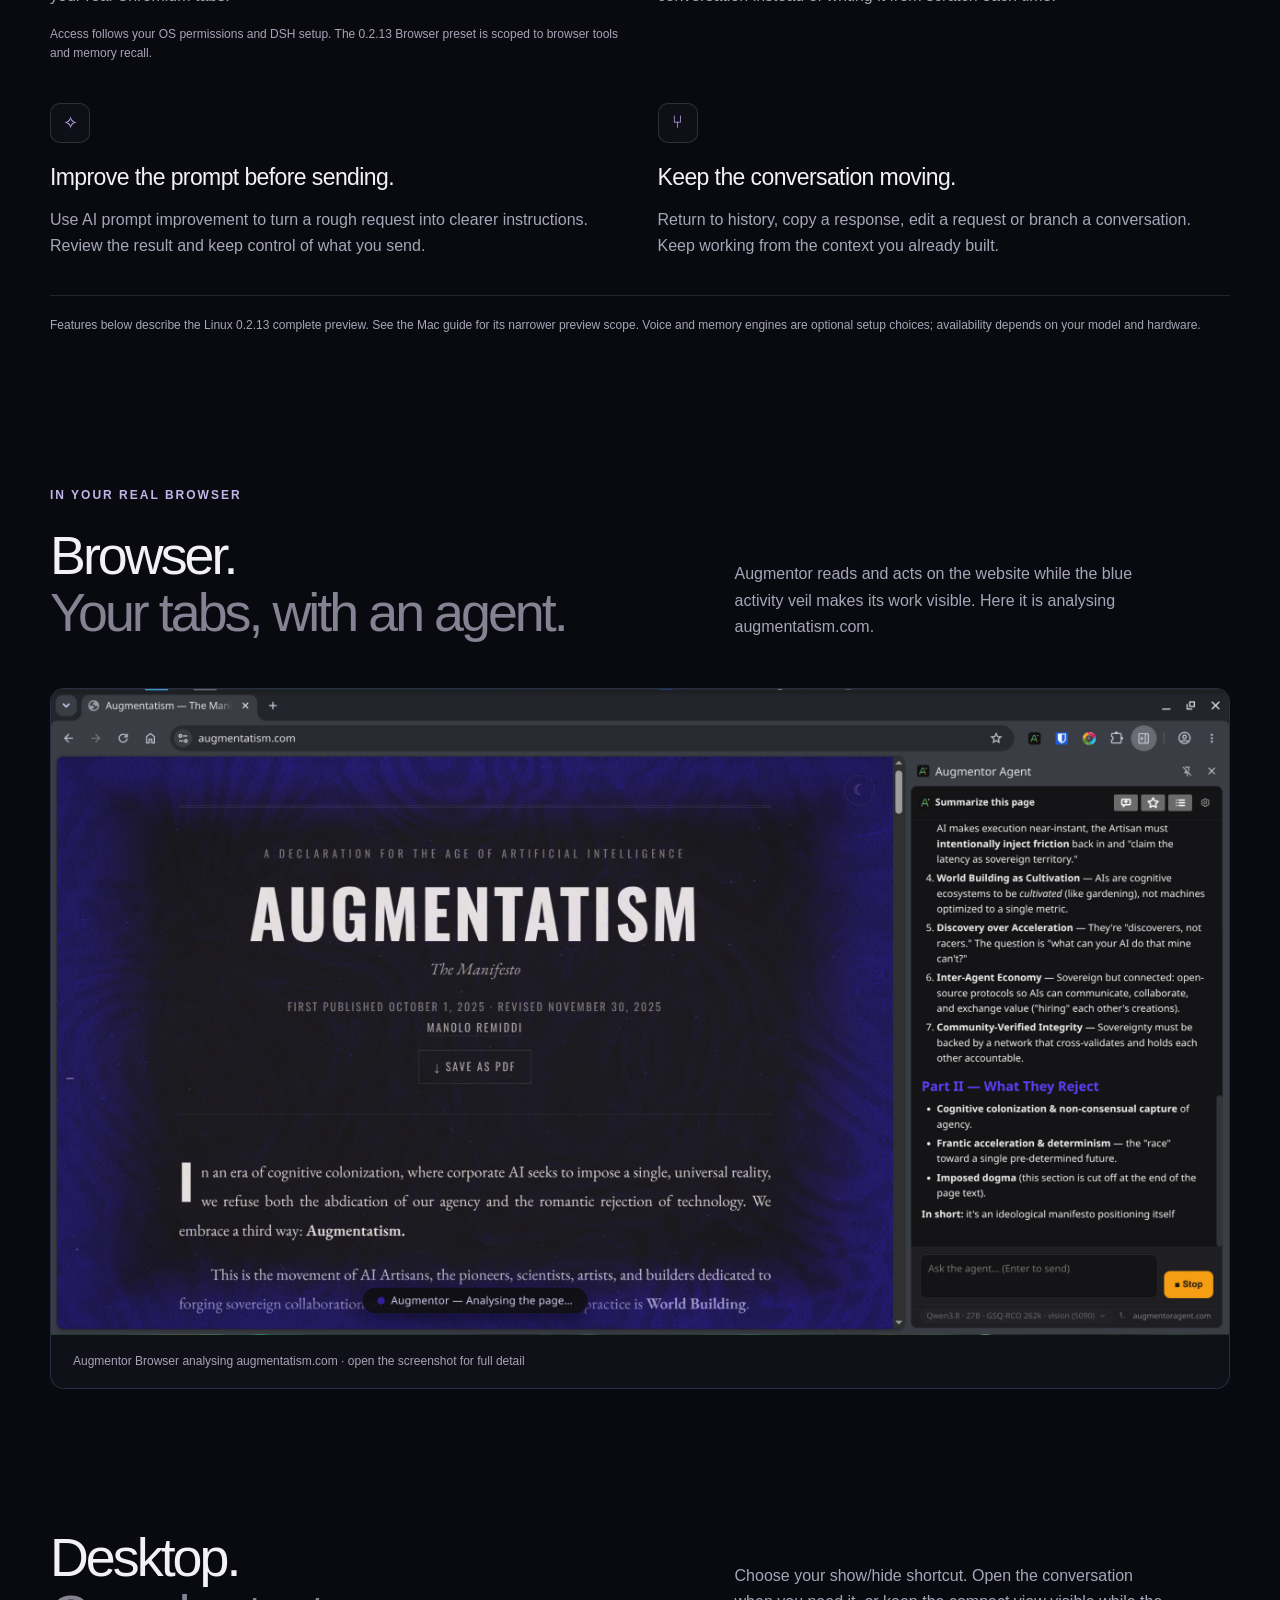
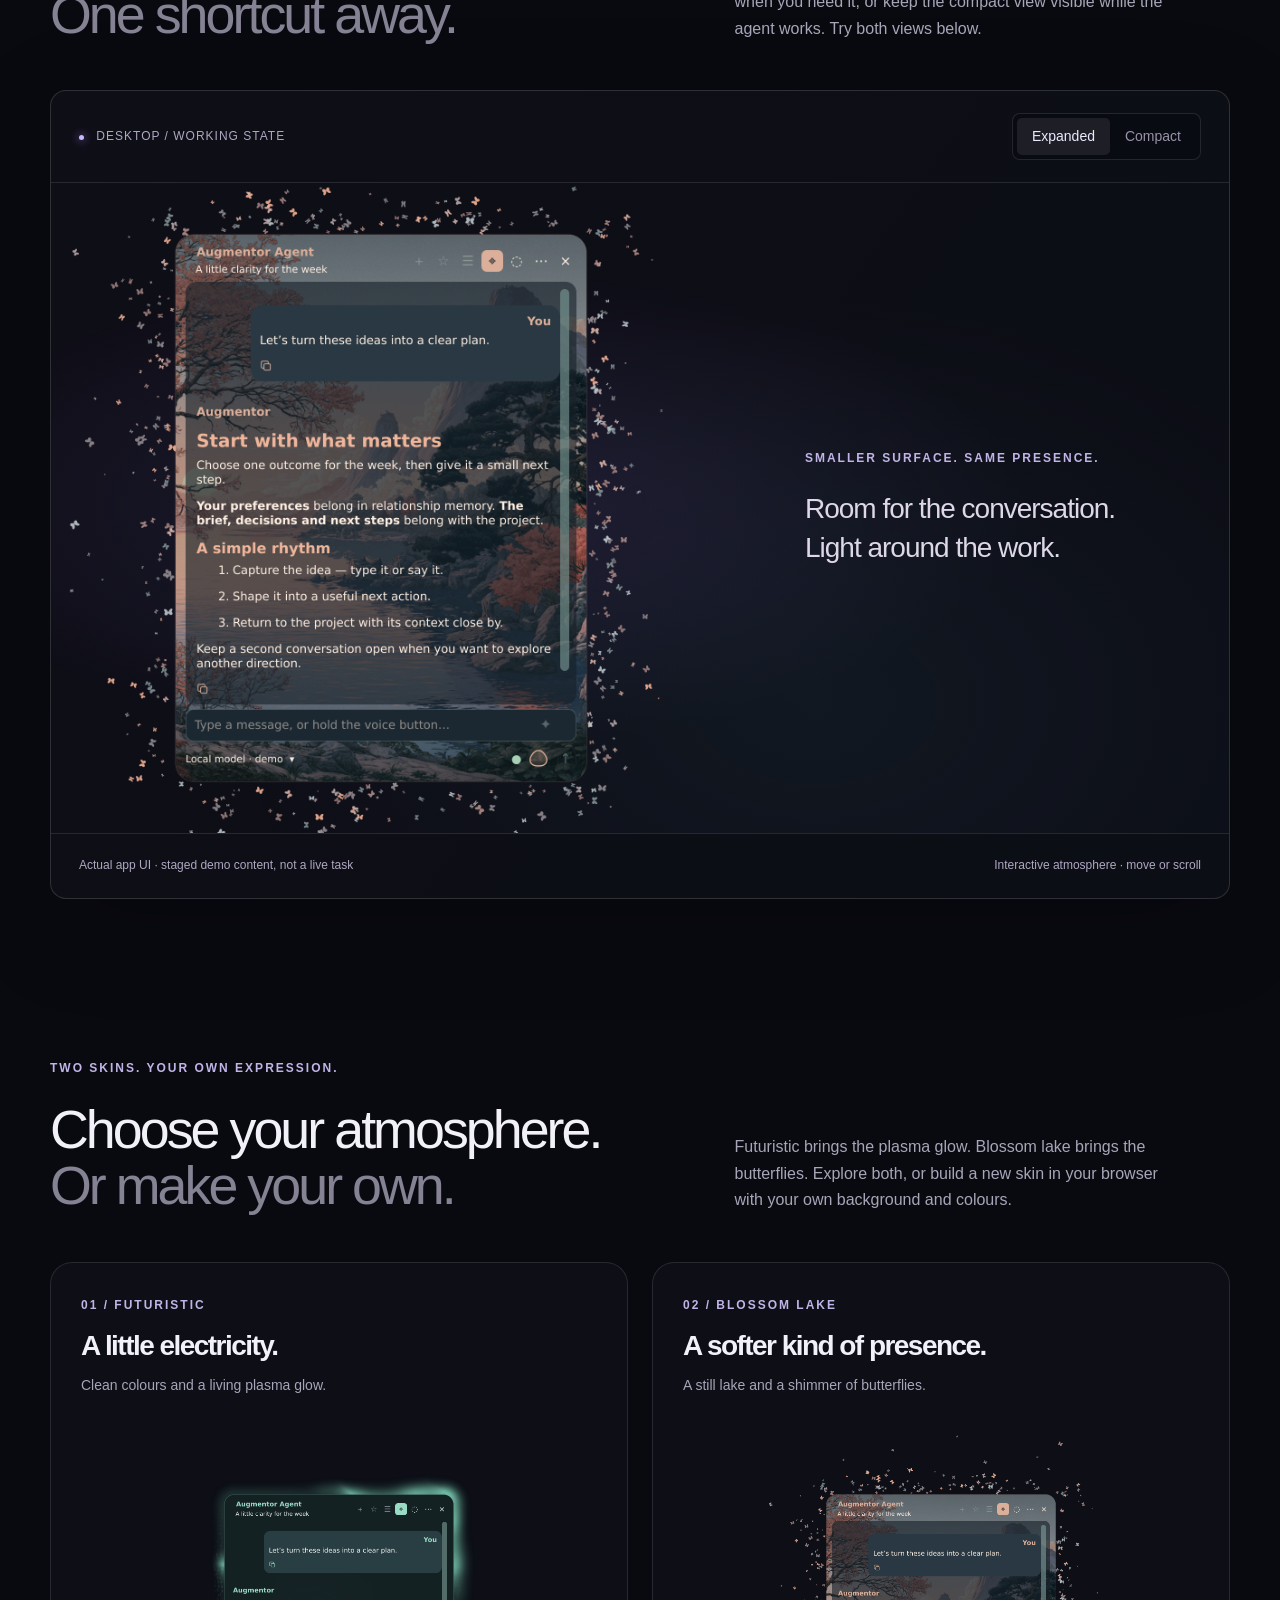
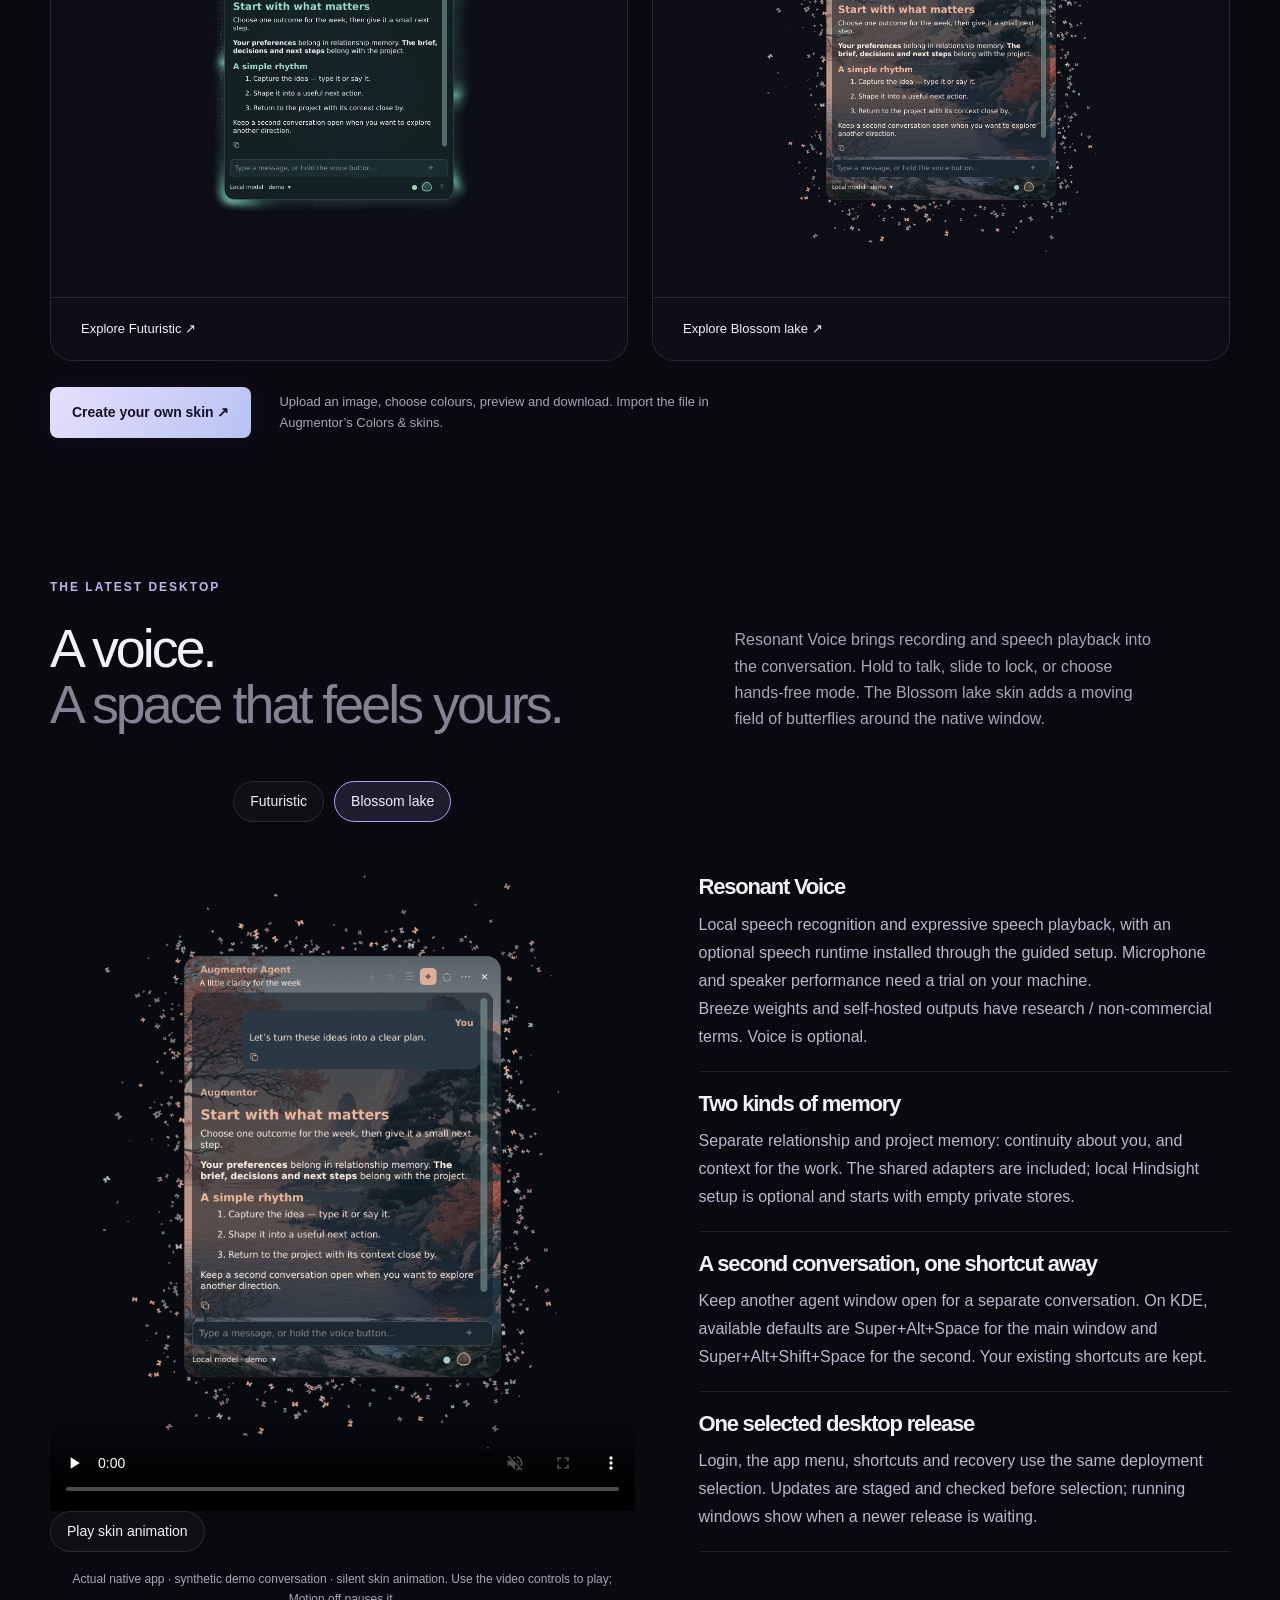
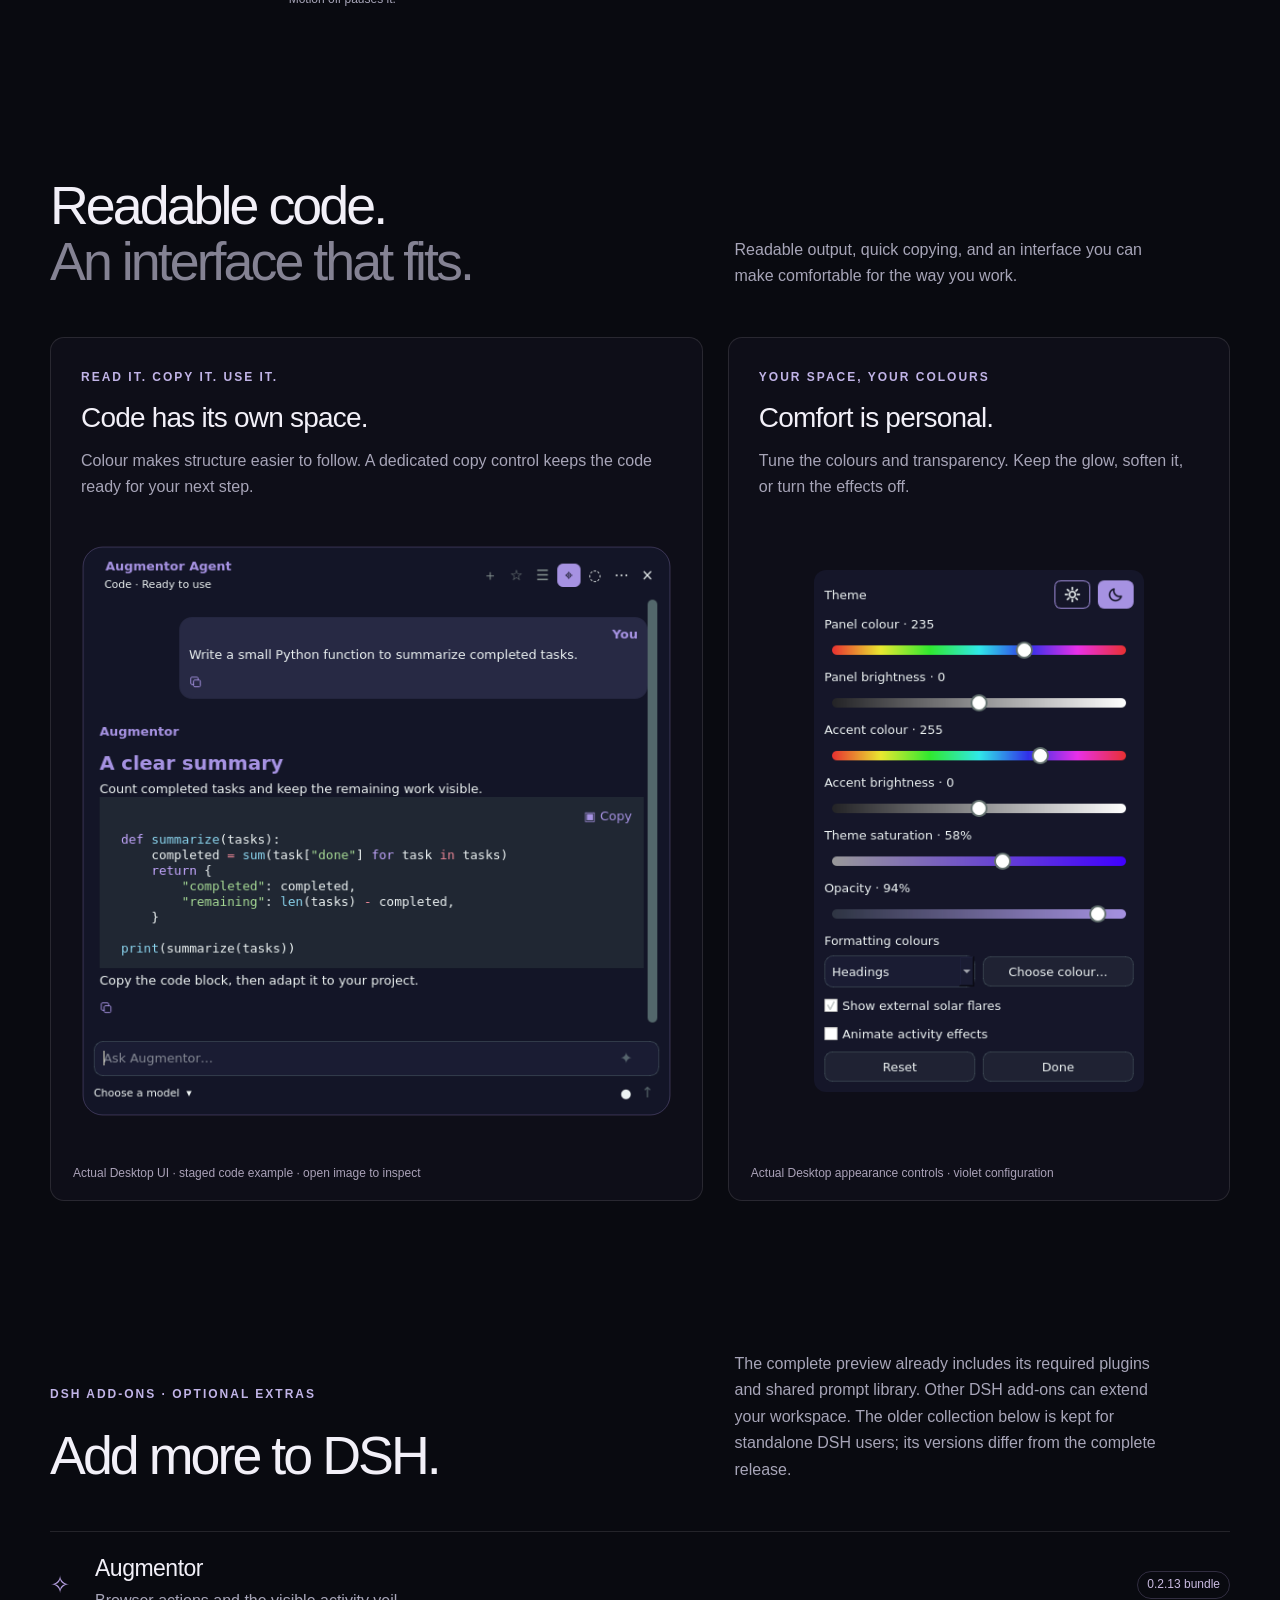
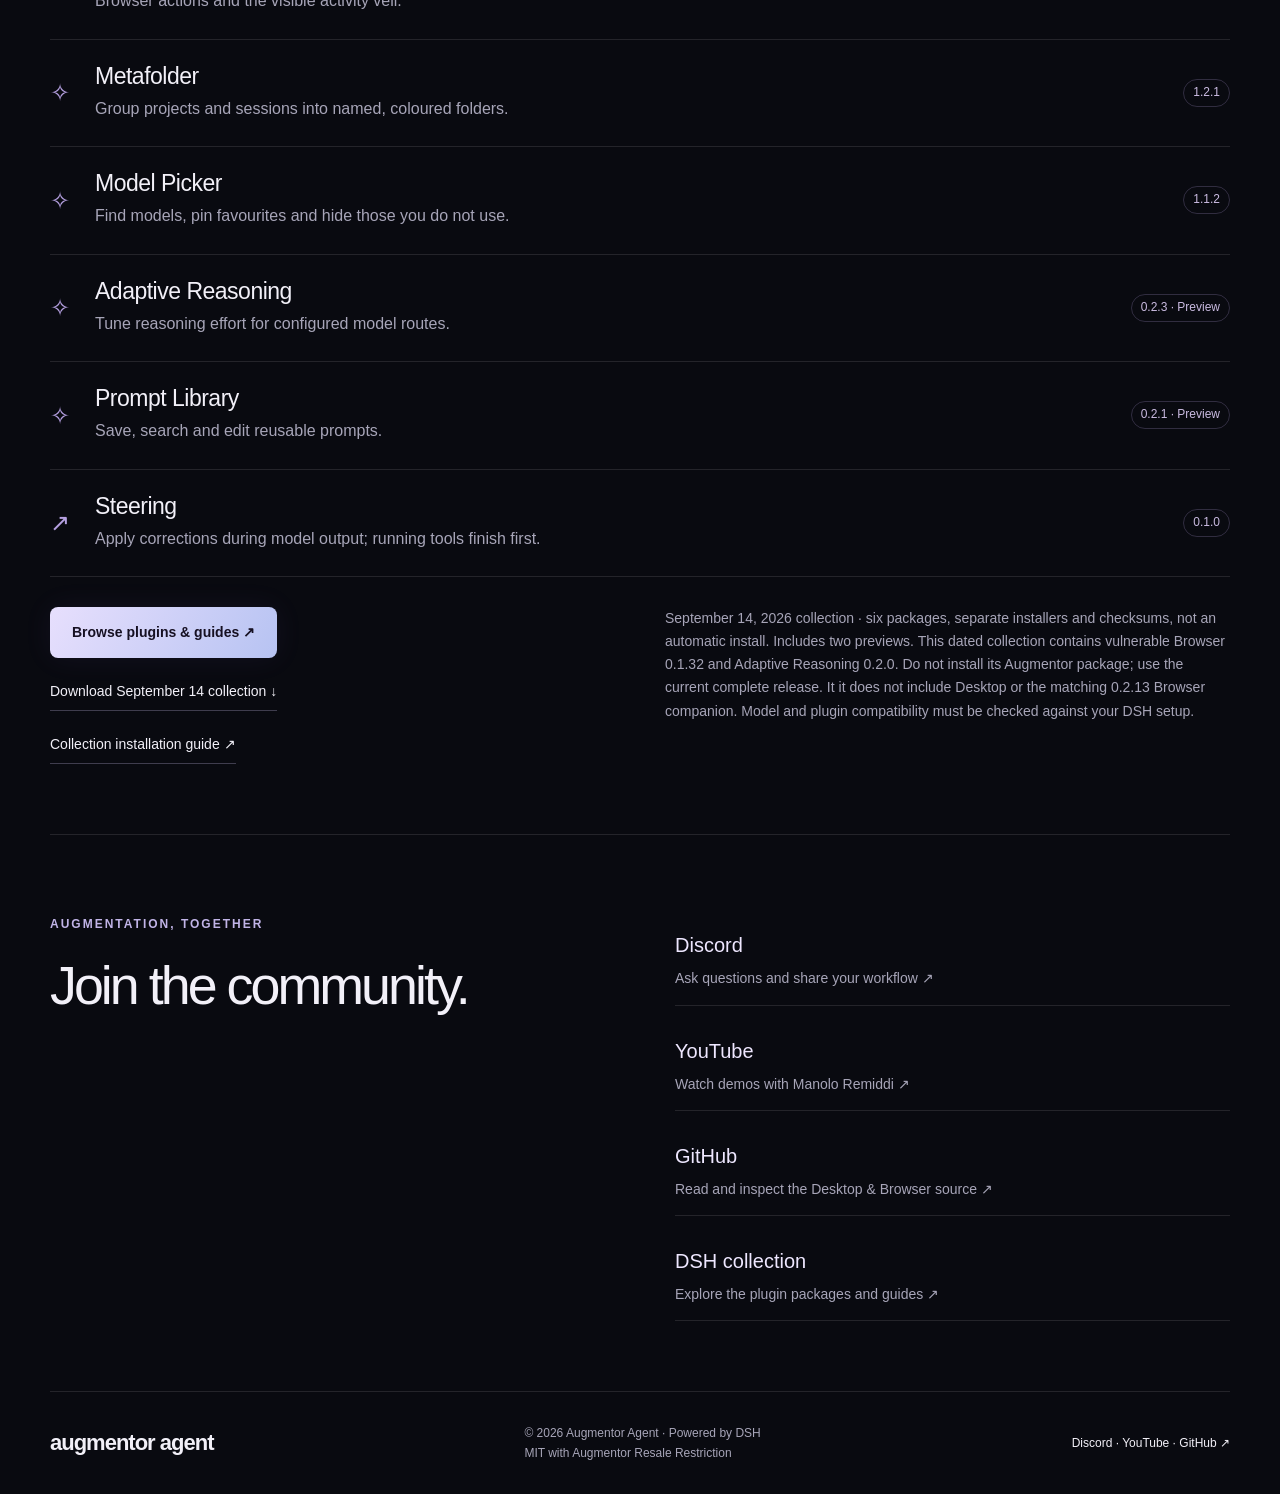
==== commit cce3376e: "Publish matched 0.2.13 general browser reliability downloads" ====
--- a/index.html
+++ b/index.html
@@ -9,10 +9,10 @@
             </a><a class="soc-youtube" href="https://www.youtube.com/@manolo.remiddi" target="_blank" rel="noopener noreferrer" aria-label="Augmentor Agent on YouTube" title="YouTube">
               <svg viewBox="0 0 24 24" aria-hidden="true"><path d="M23.498 6.186a3.016 3.016 0 0 0-2.122-2.136C19.505 3.545 12 3.545 12 3.545s-7.505 0-9.377.505A3.017 3.017 0 0 0 .502 6.186C0 8.07 0 12 0 12s0 3.93.502 5.814a3.016 3.016 0 0 0 2.122 2.136c1.871.505 9.376.505 9.376.505s7.505 0 9.377-.505a3.015 3.015 0 0 0 2.122-2.136C24 15.93 24 12 24 12s0-3.93-.502-5.814zM9.545 15.568V8.432L15.818 12l-6.273 3.568z"/></svg>
             </a></nav></div></header>
-<main id="top"><section id="editions" class="shell layered-hero" aria-labelledby="product-title"><div class="layered-copy"><p class="eyebrow">AUGMENTOR AGENT · TWO EDITIONS</p><h1 id="product-title">In your browser.<br>On your desktop.<br><em>By your side.</em></h1><p class="layered-lead">Your local or cloud AI, close to the work.<br>Choose the Chromium sidebar or the native Desktop app. Both powered by DeepSeek Harness.</p><div class="hero-product-links"><div id="browser-edition"><a class="button primary" href="#installation">Get Browser <span>↗</span></a><p>Matching 0.2.12 preview · Chromium<br>Included with the Linux and Mac previews.</p></div><div id="desktop-edition"><a class="button hero-secondary" href="#installation">Get Desktop <span>↗</span></a><p>Linux + macOS previews<br>Choose your download below.</p></div></div><a class="text-link hero-install" href="#installation">Install both, or choose one ↓</a></div>
+<main id="top"><section id="editions" class="shell layered-hero" aria-labelledby="product-title"><div class="layered-copy"><p class="eyebrow">AUGMENTOR AGENT · TWO EDITIONS</p><h1 id="product-title">In your browser.<br>On your desktop.<br><em>By your side.</em></h1><p class="layered-lead">Your local or cloud AI, close to the work.<br>Choose the Chromium sidebar or the native Desktop app. Both powered by DeepSeek Harness.</p><div class="hero-product-links"><div id="browser-edition"><a class="button primary" href="#installation">Get Browser <span>↗</span></a><p>Matching 0.2.13 preview · Chromium<br>Included with the Linux and Mac previews.</p></div><div id="desktop-edition"><a class="button hero-secondary" href="#installation">Get Desktop <span>↗</span></a><p>Linux + macOS previews<br>Choose your download below.</p></div></div><a class="text-link hero-install" href="#installation">Install both, or choose one ↓</a></div>
 <div class="layered-scene" aria-label="Augmentor Browser and Desktop shown on separate overlapping planes"><div class="scene-world"><div class="scene-aura" aria-hidden="true"></div><figure class="browser-plane"><figcaption><span class="plane-number">01</span><strong>Browser</strong><span>Your real tabs. Your agent alongside.</span></figcaption><a href="#in-action" aria-label="See the Browser edition in action"><img src="assets/browser-full-chromium.png" width="2560" height="1403" alt="Augmentor Browser behind the Desktop window: Chromium with the agent sidebar and active blue veil on augmentatism.com"></a></figure><figure class="desktop-plane"><a href="#experience" aria-label="See the Desktop edition in action"><span class="desktop-plane-window"><img src="assets/desktop-voice-window.png" width="1040" height="1340" alt="Augmentor Desktop with the Blossom lake skin, synthetic conversation and integrated audio control"></span></a><figcaption><span class="plane-number">02</span><strong>Desktop</strong><span>One shortcut away.</span></figcaption></figure><p class="scene-caption">Two interfaces. Your choice of model.<br><span>Desktop capture uses staged demo content.</span></p></div></div></section><section id="installation" class="shell installation"><div class="section-heading"><div><p class="eyebrow">CHOOSE YOUR PLATFORM</p><h2>Download. Set up.<br><span>Make it yours.</span></h2></div><p>Download Desktop and its matching browser companion for Linux or Apple silicon Macs. DSH and the required plugins are included. Bring your own local or cloud model; choose the guide for your operating system.</p></div>
-<div class="install-choice"><details open id="macos-download"><summary>Desktop + Browser · macOS · Apple silicon</summary><p><strong>Early preview:</strong> not signed with Apple Developer ID or notarized by Apple. First launch requires <strong>System Settings → Privacy &amp; Security → Open Anyway</strong>. The browser extension uses manual Load unpacked. Automatic updates are not available yet.</p><p><a class="button primary" href="https://github.com/ManoloRemiddi/augmentor-agent/releases/download/v0.2.12-macos-preview.3/augmentor-desktop-0.2.12-macos-arm64-preview.dmg">Download macOS preview ↓</a> <a class="text-link" href="macos.html">Mac installation guide ↗</a> <a class="text-link" href="https://github.com/ManoloRemiddi/augmentor-agent/releases/download/v0.2.12-macos-preview.3/SHA256SUMS">Checksums ↗</a></p><p>Version 0.2.12 · Mac preview 3 · 529 MB · M1 or later · macOS 14+ · your Chromium-based browser, including Comet. Drag Augmentor into Applications, approve its first launch, then use Agent setup to start DSH and add your model. DSH, Python, Node and the required plugins are bundled. Fn + Space shows or hides the desktop. Browser setup now lets you choose your installed Chromium-based browser, including Comet. Flare transparency and immediate App size adjustment from 75% to 150% are included. No model account, API key or model weights are included.</p><p>For fresh installations. Desktop chat and browser setup are the preview focus; speech, local memory and desktop-control permissions need separate configuration and qualification. <a href="macos.html#limits">Read preview limits before installing ↗</a></p></details><details open><summary>Desktop + Browser · Debian 13 · Intel/AMD 64-bit</summary><p><a class="button primary" href="https://github.com/ManoloRemiddi/augmentor-agent/releases/download/v0.2.12-complete-preview.1/augmentor-0.2.12-complete-preview.1.tar.gz">Download 0.2.12 complete preview ↓</a> <a class="text-link" href="https://github.com/ManoloRemiddi/augmentor-agent/releases/download/v0.2.12-complete-preview.1/SHA256SUMS">Checksums ↗</a> <a class="text-link" href="https://github.com/ManoloRemiddi/augmentor-agent/blob/main/docs/COMPLETE-INSTALL.md">Full installation guide ↗</a></p><p>The 0.2.12 release fixes Desktop flare workspace and layering behavior and retains the WebSocket security correction. <a href="https://github.com/ManoloRemiddi/augmentor-agent">Current source and issue tracker ↗</a>. Extract the archive and run <code>./install.sh</code> as your normal user. It verifies its files, requests package installation through sudo, asks for your model connection, and sets up login startup, recovery and a second window. Finish by loading the supplied extension in Chromium. Desktop can be used without loading the extension.</p><p><strong>Included recovery:</strong> bounded continuation after empty or truncated responses, duplicate-action protection during recovery, and respect for Stop and user handoffs. Model answers still need verification. <a href="https://github.com/ManoloRemiddi/augmentor-agent/blob/main/docs/RELEASE-0.2.12.md">What changed and release limits ↗</a></p><p>Fresh installations only: existing Augmentor or DSH data is preserved and requires a reviewed migration. This is a Linux preview, with desktop-control qualification scoped to KDE Plasma Wayland. Model weights and credentials are not included.</p><textarea id="desktop-install-prompt" readonly aria-label="Complete Desktop and Browser installation prompt">Help me install Augmentor Agent 0.2.12 complete preview on Debian 13 amd64. The active Desktop and Browser project is https://github.com/ManoloRemiddi/augmentor-agent. Follow https://github.com/ManoloRemiddi/augmentor-agent/blob/main/docs/COMPLETE-INSTALL.md. Download https://github.com/ManoloRemiddi/augmentor-agent/releases/download/v0.2.12-complete-preview.1/augmentor-0.2.12-complete-preview.1.tar.gz and verify https://github.com/ManoloRemiddi/augmentor-agent/releases/download/v0.2.12-complete-preview.1/SHA256SUMS before extraction. These pinned downloads are published in the canonical application repository. Preserve existing DSH profiles, chats, credentials, memory and browser settings. The fresh-install wizard must not overwrite an existing installation. Run ./install.sh as my normal user, using sudo only for system packages. Ask me for my model API URL and model ID; enter credentials privately, never in logs or command arguments. Explain optional local speech model terms and the local-model requirement for guided dual memory. Help me load the matching Chromium extension. Verify a harmless response, main and second-window shortcuts, reconnection, and any selected audio/memory services. Report untested hardware or remaining manual steps accurately.</textarea><button class="button primary copy-install" data-copy="desktop-install-prompt">Copy guided installation prompt</button></details>
-<details><summary>Other downloads · experimental Fedora and legacy Browser</summary><p>The Fedora Desktop RPM is an older experimental build with container installation/rendering checks, not the complete voice and memory installer. <a href="https://github.com/ManoloRemiddi/augmentor-agent-app/blob/main/docs/FEDORA.md">Fedora guide and download ↗</a></p><p>Browser 0.1.32 contains a known WebSocket vulnerability. Use the matching 0.2.12 complete release; the old archive is retained only for historical reference. <a href="https://github.com/ManoloRemiddi/augmentor-dsh-extension-plugin/releases/tag/v0.1.32">Legacy release ↗</a> · <a href="docs.html#install">Legacy manual ↗</a></p></details></div><p id="copy-status" class="small" role="status" aria-live="polite"></p>
+<div class="install-choice"><details open id="macos-download"><summary>Desktop + Browser · macOS · Apple silicon</summary><p><strong>Early preview:</strong> not signed with Apple Developer ID or notarized by Apple. First launch requires <strong>System Settings → Privacy &amp; Security → Open Anyway</strong>. The browser extension uses manual Load unpacked. Automatic updates are not available yet.</p><p><a class="button primary" href="https://github.com/ManoloRemiddi/augmentor-agent/releases/download/v0.2.13-macos-preview.1/augmentor-desktop-0.2.13-macos-arm64-preview.dmg">Download macOS preview ↓</a> <a class="text-link" href="macos.html">Mac installation guide ↗</a> <a class="text-link" href="https://github.com/ManoloRemiddi/augmentor-agent/releases/download/v0.2.13-macos-preview.1/SHA256SUMS">Checksums ↗</a></p><p>Version 0.2.13 · Browser reliability preview · M1 or later · macOS 14+ · your Chromium-based browser, including Comet. Drag Augmentor into Applications, approve its first launch, then use Agent setup to start DSH and add your model. DSH, Python, Node and the required plugins are bundled. Fn + Space shows or hides the desktop. Includes the general browser reliability repair: complete fresh page observations, long-page reading and stable tab targeting. Browser setup lets you choose your installed Chromium-based browser, including Comet. Flare transparency and immediate App size adjustment from 75% to 150% are included. No model account, API key or model weights are included.</p><p>For fresh installations. Desktop chat and browser setup are the preview focus; speech, local memory and desktop-control permissions need separate configuration and qualification. <a href="macos.html#limits">Read preview limits before installing ↗</a></p></details><details open><summary>Desktop + Browser · Debian 13 · Intel/AMD 64-bit</summary><p><a class="button primary" href="https://github.com/ManoloRemiddi/augmentor-agent/releases/download/v0.2.13-complete-preview.1/augmentor-0.2.13-complete-preview.1.tar.gz">Download 0.2.13 complete preview ↓</a> <a class="text-link" href="https://github.com/ManoloRemiddi/augmentor-agent/releases/download/v0.2.13-complete-preview.1/SHA256SUMS">Checksums ↗</a> <a class="text-link" href="https://github.com/ManoloRemiddi/augmentor-agent/blob/main/docs/COMPLETE-INSTALL.md">Full installation guide ↗</a></p><p>The 0.2.13 release strengthens general browser work with complete fresh page observations, recoverable omitted text, long-page reading and stable tab targeting. It retains the Desktop flare and WebSocket security corrections. <a href="https://github.com/ManoloRemiddi/augmentor-agent">Current source and issue tracker ↗</a>. Extract the archive and run <code>./install.sh</code> as your normal user. It verifies its files, requests package installation through sudo, asks for your model connection, and sets up login startup, recovery and a second window. Finish by loading the supplied extension in Chromium. Desktop can be used without loading the extension.</p><p><strong>Included recovery:</strong> bounded continuation after empty or truncated responses, duplicate-action protection during recovery, and respect for Stop and user handoffs. Model answers still need verification. <a href="https://github.com/ManoloRemiddi/augmentor-agent/blob/main/docs/RELEASE-0.2.13.md">What changed and release limits ↗</a></p><p>Fresh installations only: existing Augmentor or DSH data is preserved and requires a reviewed migration. This is a Linux preview, with desktop-control qualification scoped to KDE Plasma Wayland. Model weights and credentials are not included.</p><textarea id="desktop-install-prompt" readonly aria-label="Complete Desktop and Browser installation prompt">Help me install Augmentor Agent 0.2.13 complete preview on Debian 13 amd64. The active Desktop and Browser project is https://github.com/ManoloRemiddi/augmentor-agent. Follow https://github.com/ManoloRemiddi/augmentor-agent/blob/main/docs/COMPLETE-INSTALL.md. Download https://github.com/ManoloRemiddi/augmentor-agent/releases/download/v0.2.13-complete-preview.1/augmentor-0.2.13-complete-preview.1.tar.gz and verify https://github.com/ManoloRemiddi/augmentor-agent/releases/download/v0.2.13-complete-preview.1/SHA256SUMS before extraction. These pinned downloads are published in the canonical application repository. Preserve existing DSH profiles, chats, credentials, memory and browser settings. The fresh-install wizard must not overwrite an existing installation. Run ./install.sh as my normal user, using sudo only for system packages. Ask me for my model API URL and model ID; enter credentials privately, never in logs or command arguments. Explain optional local speech model terms and the local-model requirement for guided dual memory. Help me load the matching Chromium extension. Verify a harmless response, main and second-window shortcuts, reconnection, and any selected audio/memory services. Report untested hardware or remaining manual steps accurately.</textarea><button class="button primary copy-install" data-copy="desktop-install-prompt">Copy guided installation prompt</button></details>
+<details><summary>Other downloads · experimental Fedora and legacy Browser</summary><p>The Fedora Desktop RPM is an older experimental build with container installation/rendering checks, not the complete voice and memory installer. <a href="https://github.com/ManoloRemiddi/augmentor-agent-app/blob/main/docs/FEDORA.md">Fedora guide and download ↗</a></p><p>Browser 0.1.32 contains a known WebSocket vulnerability. Use the matching 0.2.13 complete release; the old archive is retained only for historical reference. <a href="https://github.com/ManoloRemiddi/augmentor-dsh-extension-plugin/releases/tag/v0.1.32">Legacy release ↗</a> · <a href="docs.html#install">Legacy manual ↗</a></p></details></div><p id="copy-status" class="small" role="status" aria-live="polite"></p>
 <details class="compatibility-details" id="availability"><summary>Platform requirements and what comes next</summary><div class="platform-answers"><article><h3>Your model. Your private setup.</h3><p>The installer creates new settings, tokens and memory stores on your machine. It includes Model Picker 1.1.2, Adaptive Reasoning 0.2.3 and Resonant Voice 0.1.16, plus the shared prompt, memory and execution-recovery adapters. These are installed together; no separate plugin setup is required. Memory extraction starts paused until you choose to process it. No personal conversations, credentials or microphone recordings are distributed.</p></article><article><h3>Linux and Mac previews.</h3><p>The Linux installer targets Debian 13 amd64. The Mac preview targets Apple silicon with macOS 14 or later. Both use a manually loaded Chromium extension. Windows, Intel Macs and broader Pi support are not available yet.</p></article></div></details></section><section id="features" class="shell feature-section"><div class="section-heading"><div><p class="eyebrow">BUILT AROUND YOUR AGENCY</p><h2>Your models.<br><span>Your workflow.</span></h2></div><p>Local or cloud inference, reusable prompts and clear controls. Augmentor brings the useful parts of your harness into a focused interface.</p></div>
 <div class="principles"><article><span class="feature-icon">⌘</span><h3>One shortcut away.</h3><p>Choose your Desktop show/hide shortcut. Bring the agent into view, give it a task, and tuck it away again. Keep the compact activity view nearby when you want to follow progress.</p></article><article><span class="feature-icon">◈</span><h3>Local or cloud. Your choice.</h3><p>Both editions use your configured DSH models. Run a local model through a compatible endpoint, such as llama.cpp, or choose a cloud provider. Switch models for the task.</p></article><article><span class="feature-icon">⊙</span><h3>Keep sovereignty practical.</h3><p>Choose where inference runs. With a local model, prompts can stay on your machine; cloud models send requests to your chosen provider. Connected tools and websites have their own data flows.</p></article></div>
-<div class="feature-grid"><article><span class="feature-icon">▣</span><h3>Browser + local computer tools.</h3><p>Desktop provides computer-control tools; the matching Browser edition works in your real Chromium tabs.</p><small>Access follows your OS permissions and DSH setup. The 0.2.12 Browser preset is scoped to browser tools and memory recall.</small></article><article><span class="feature-icon">⌑</span><h3>A library for your best prompts.</h3><p>Save, search and reuse instructions. Bring a useful prompt back into the conversation instead of writing it from scratch each time.</p></article><article><span class="feature-icon">✧</span><h3>Improve the prompt before sending.</h3><p>Use AI prompt improvement to turn a rough request into clearer instructions. Review the result and keep control of what you send.</p></article><article><span class="feature-icon">⑂</span><h3>Keep the conversation moving.</h3><p>Return to history, copy a response, edit a request or branch a conversation. Keep working from the context you already built.</p></article></div><p class="feature-scope">Features below describe the Linux 0.2.12 complete preview. See the Mac guide for its narrower preview scope. Voice and memory engines are optional setup choices; availability depends on your model and hardware.</p></section><section id="in-action" class="shell browser-action"><div class="section-heading"><div><p class="eyebrow">IN YOUR REAL BROWSER</p><h2>Browser.<br><span>Your tabs, with an agent.</span></h2></div><p>Augmentor reads and acts on the website while the blue activity veil makes its work visible. Here it is analysing <a href="https://augmentatism.com/">augmentatism.com</a>.</p></div><figure class="browser-capture"><a href="assets/browser-full-chromium.png" target="_blank" rel="noopener" class="full-browser-image"><img src="assets/browser-full-chromium.png" width="2560" height="1403" loading="lazy" alt="Full Chromium window on augmentatism.com with Augmentor sidebar actively summarizing the page, blue-violet flares, and a visible Stop control"></a><figcaption>Augmentor Browser analysing augmentatism.com · open the screenshot for full detail</figcaption></figure></section><section id="experience" class="shell experience"><div class="section-heading"><h2>Desktop.<br><span>One shortcut away.</span></h2><p>Choose your show/hide shortcut. Open the conversation when you need it, or keep the compact view visible while the agent works. Try both views below.</p></div><div class="experience-stage"><div class="stage-toolbar"><span><i class="live-dot"></i> DESKTOP / WORKING STATE</span><div class="segmented" role="group" aria-label="Desktop preview state"><button data-view="expanded" aria-pressed="true">Expanded</button><button data-view="compact" aria-pressed="false">Compact</button></div></div><div class="demo-space" id="demo-space"><div class="stage-haze" aria-hidden="true"></div><img id="expanded" class="demo-image" src="assets/desktop-voice-butterflies.png" width="1680" height="1980" alt="Native desktop with Blossom lake background, butterflies and integrated audio control" loading="lazy"><img id="compact" class="demo-image compact-image" src="assets/desktop-compact-working.png" width="424" height="424" alt="Compact desktop orb showing Working, Expand and Stop, surrounded by an activity flare" hidden loading="lazy"><div class="stage-copy"><p class="eyebrow">SMALLER SURFACE. SAME PRESENCE.</p><p id="state-description">Room for the conversation.<br>Light around the work.</p></div></div><div class="stage-footer"><span>Actual app UI · staged demo content, not a live task</span><span>Interactive atmosphere · move or scroll</span></div></div></section><section id="skins" class="shell skin-showcase"><div class="section-heading"><div><p class="eyebrow">TWO SKINS. YOUR OWN EXPRESSION.</p><h2>Choose your atmosphere.<br><span>Or make your own.</span></h2></div><p>Futuristic brings the plasma glow. Blossom lake brings the butterflies. Explore both, or build a new skin in your browser with your own background and colours.</p></div><div class="skin-showcase-grid"><a href="skins.html" class="skin-showcase-card"><div><span class="eyebrow">01 / FUTURISTIC</span><h3>A little electricity.</h3><p>Clean colours and a living plasma glow.</p></div><img src="assets/desktop-futuristic.png" width="1680" height="1980" loading="lazy" alt="Actual Futuristic Augmentor desktop with plasma activity effect"><span>Explore Futuristic ↗</span></a><a href="skins.html" class="skin-showcase-card"><div><span class="eyebrow">02 / BLOSSOM LAKE</span><h3>A softer kind of presence.</h3><p>A still lake and a shimmer of butterflies.</p></div><img src="assets/desktop-voice-butterflies.png" width="1680" height="1980" loading="lazy" alt="Actual Blossom lake Augmentor desktop with butterfly activity effect"><span>Explore Blossom lake ↗</span></a></div><p class="skin-studio-link"><a class="button primary" href="skins.html#studio">Create your own skin ↗</a><span>Upload an image, choose colours, preview and download. Import the file in Augmentor’s Colors &amp; skins.</span></p></section><section id="voice-and-memory" class="shell voice-release"><div class="section-heading"><div><p class="eyebrow">THE LATEST DESKTOP</p><h2>A voice.<br><span>A space that feels yours.</span></h2></div><p>Resonant Voice brings recording and speech playback into the conversation. Hold to talk, slide to lock, or choose hands-free mode. The Blossom lake skin adds a moving field of butterflies around the native window.</p></div><div class="voice-release-grid"><figure><div class="skin-film-picker" role="group" aria-label="Native skin animation"><button class="quiet" data-film="futuristic" aria-pressed="false">Futuristic</button><button class="quiet" data-film="blossom" aria-pressed="true">Blossom lake</button></div><video id="skin-film" loop muted playsinline controls preload="none" poster="assets/desktop-voice-butterflies.png" width="840" height="990" aria-label="Six-second capture of the native Blossom lake skin with animated butterflies"><source src="assets/desktop-skin-animation.webm" type="video/webm"></video><button id="skin-play" class="quiet" type="button">Play skin animation</button><figcaption>Actual native app · synthetic demo conversation · silent skin animation. Use the video controls to play; Motion off pauses it.</figcaption></figure><div class="release-details"><article><h3>Resonant Voice</h3><p>Local speech recognition and expressive speech playback, with an optional speech runtime installed through the guided setup. Microphone and speaker performance need a trial on your machine.</p><p class="small">Breeze weights and self-hosted outputs have <a href="https://huggingface.co/BreezeBlue/Breeze-TTS-2#license-and-responsible-use">research / non-commercial terms</a>. Voice is optional.</p></article><article><h3>Two kinds of memory</h3><p>Separate relationship and project memory: continuity about you, and context for the work. The shared adapters are included; local Hindsight setup is optional and starts with empty private stores.</p></article><article><h3>A second conversation, one shortcut away</h3><p>Keep another agent window open for a separate conversation. On KDE, available defaults are Super+Alt+Space for the main window and Super+Alt+Shift+Space for the second. Your existing shortcuts are kept.</p></article><article><h3>One selected desktop release</h3><p>Login, the app menu, shortcuts and recovery use the same deployment selection. Updates are staged and checked before selection; running windows show when a newer release is waiting.</p></article></div></div></section><section class="shell feature-gallery"><div class="section-heading"><h2>Readable code.<br><span>An interface that fits.</span></h2><p>Readable output, quick copying, and an interface you can make comfortable for the way you work.</p></div><div class="gallery-grid"><figure class="code-feature"><div><p class="eyebrow">READ IT. COPY IT. USE IT.</p><h3>Code has its own space.</h3><p>Colour makes structure easier to follow. A dedicated copy control keeps the code ready for your next step.</p></div><a href="assets/feature-code.png" target="_blank" rel="noopener"><img src="assets/feature-code.png" width="670" height="650" loading="lazy" alt="Actual Augmentor UI showing a syntax-highlighted Python function in a code box with its own copy control"></a><figcaption>Actual Desktop UI · staged code example · open image to inspect</figcaption></figure><figure class="colour-feature"><div><p class="eyebrow">YOUR SPACE, YOUR COLOURS</p><h3>Comfort is personal.</h3><p>Tune the colours and transparency. Keep the glow, soften it, or turn the effects off.</p></div><a href="assets/feature-colours.png" target="_blank" rel="noopener"><img src="assets/feature-colours.png" width="350" height="554" loading="lazy" alt="Actual colour settings with panel and accent hue, saturation, opacity and flare controls"></a><figcaption>Actual Desktop appearance controls · violet configuration</figcaption></figure></div></section><section id="plugins" class="shell plugins-section"><div class="section-heading"><div><p class="eyebrow">DSH ADD-ONS · OPTIONAL EXTRAS</p><h2>Add more to DSH.</h2></div><p>The complete preview already includes its required plugins and shared prompt library. Other DSH add-ons can extend your workspace. The older collection below is kept for standalone DSH users; its versions differ from the complete release.</p></div><div class="plugin-list"><article><span class="plugin-mark" aria-hidden="true">✧</span><div><h3>Augmentor</h3><p>Browser actions and the visible activity veil.</p></div><span class="badge">0.2.12 bundle</span></article><article><span class="plugin-mark" aria-hidden="true">✧</span><div><h3>Metafolder</h3><p>Group projects and sessions into named, coloured folders.</p></div><span class="badge">1.2.1</span></article><article><span class="plugin-mark" aria-hidden="true">✧</span><div><h3>Model Picker</h3><p>Find models, pin favourites and hide those you do not use.</p></div><span class="badge">1.1.2</span></article><article><span class="plugin-mark" aria-hidden="true">✧</span><div><h3>Adaptive Reasoning</h3><p>Tune reasoning effort for configured model routes.</p></div><span class="badge">0.2.3 · Preview</span></article><article><span class="plugin-mark" aria-hidden="true">✧</span><div><h3>Prompt Library</h3><p>Save, search and edit reusable prompts.</p></div><span class="badge">0.2.1 · Preview</span></article><article><span class="plugin-mark" aria-hidden="true">↗</span><div><h3>Steering</h3><p>Apply corrections during model output; running tools finish first.</p></div><span class="badge">0.1.0</span></article></div><div class="collection-download"><div><a class="button primary" href="plugins.html">Browse plugins &amp; guides ↗</a><a class="text-link" href="https://github.com/ManoloRemiddi/deepseek-harness-plugins/releases/download/collection-2026.09.14/augmentor-plugins-2026.09.14.zip">Download September 14 collection ↓</a><a class="text-link" href="https://github.com/ManoloRemiddi/deepseek-harness-plugins/blob/main/docs/COLLECTION-INSTALL.md">Collection installation guide ↗</a></div><p>September 14, 2026 collection · six packages, separate installers and checksums, not an automatic install. Includes two previews. This dated collection contains vulnerable Browser 0.1.32 and Adaptive Reasoning 0.2.0. Do not install its Augmentor package; use the current complete release. It it does not include Desktop or the matching 0.2.12 Browser companion. Model and plugin compatibility must be checked against your DSH setup.</p></div></section><section id="community" class="shell community"><div><p class="eyebrow">AUGMENTATION, TOGETHER</p><h2>Join the community.</h2></div><div class="community-links"><a href="https://discord.gg/MRESQnf4R4" target="_blank" rel="noopener noreferrer"><span>Discord</span>Ask questions and share your workflow ↗</a><a href="https://www.youtube.com/@manolo.remiddi" target="_blank" rel="noopener noreferrer"><span>YouTube</span>Watch demos with Manolo Remiddi ↗</a><a href="https://github.com/ManoloRemiddi/augmentor-agent" target="_blank" rel="noopener noreferrer"><span>GitHub</span>Read and inspect the Desktop &amp; Browser source ↗</a><a href="https://github.com/ManoloRemiddi/deepseek-harness-plugins" target="_blank" rel="noopener noreferrer"><span>DSH collection</span>Explore the plugin packages and guides ↗</a></div></section></main><footer class="shell"><a class="brand" href="#top">augmentor agent</a><p>© 2026 Augmentor Agent · Powered by DSH<br><a href="licensing.html">MIT with Augmentor Resale Restriction</a></p><a href="#community">Discord · YouTube · GitHub ↗</a></footer><noscript><p class="shell">The expanded preview is visible. JavaScript enables the compact preview switch and interactive atmosphere.</p></noscript></body></html>
+<div class="feature-grid"><article><span class="feature-icon">▣</span><h3>Browser + local computer tools.</h3><p>Desktop provides computer-control tools; the matching Browser edition works in your real Chromium tabs.</p><small>Access follows your OS permissions and DSH setup. The 0.2.13 Browser preset is scoped to browser tools and memory recall.</small></article><article><span class="feature-icon">⌑</span><h3>A library for your best prompts.</h3><p>Save, search and reuse instructions. Bring a useful prompt back into the conversation instead of writing it from scratch each time.</p></article><article><span class="feature-icon">✧</span><h3>Improve the prompt before sending.</h3><p>Use AI prompt improvement to turn a rough request into clearer instructions. Review the result and keep control of what you send.</p></article><article><span class="feature-icon">⑂</span><h3>Keep the conversation moving.</h3><p>Return to history, copy a response, edit a request or branch a conversation. Keep working from the context you already built.</p></article></div><p class="feature-scope">Features below describe the Linux 0.2.13 complete preview. See the Mac guide for its narrower preview scope. Voice and memory engines are optional setup choices; availability depends on your model and hardware.</p></section><section id="in-action" class="shell browser-action"><div class="section-heading"><div><p class="eyebrow">IN YOUR REAL BROWSER</p><h2>Browser.<br><span>Your tabs, with an agent.</span></h2></div><p>Augmentor reads and acts on the website while the blue activity veil makes its work visible. Here it is analysing <a href="https://augmentatism.com/">augmentatism.com</a>.</p></div><figure class="browser-capture"><a href="assets/browser-full-chromium.png" target="_blank" rel="noopener" class="full-browser-image"><img src="assets/browser-full-chromium.png" width="2560" height="1403" loading="lazy" alt="Full Chromium window on augmentatism.com with Augmentor sidebar actively summarizing the page, blue-violet flares, and a visible Stop control"></a><figcaption>Augmentor Browser analysing augmentatism.com · open the screenshot for full detail</figcaption></figure></section><section id="experience" class="shell experience"><div class="section-heading"><h2>Desktop.<br><span>One shortcut away.</span></h2><p>Choose your show/hide shortcut. Open the conversation when you need it, or keep the compact view visible while the agent works. Try both views below.</p></div><div class="experience-stage"><div class="stage-toolbar"><span><i class="live-dot"></i> DESKTOP / WORKING STATE</span><div class="segmented" role="group" aria-label="Desktop preview state"><button data-view="expanded" aria-pressed="true">Expanded</button><button data-view="compact" aria-pressed="false">Compact</button></div></div><div class="demo-space" id="demo-space"><div class="stage-haze" aria-hidden="true"></div><img id="expanded" class="demo-image" src="assets/desktop-voice-butterflies.png" width="1680" height="1980" alt="Native desktop with Blossom lake background, butterflies and integrated audio control" loading="lazy"><img id="compact" class="demo-image compact-image" src="assets/desktop-compact-working.png" width="424" height="424" alt="Compact desktop orb showing Working, Expand and Stop, surrounded by an activity flare" hidden loading="lazy"><div class="stage-copy"><p class="eyebrow">SMALLER SURFACE. SAME PRESENCE.</p><p id="state-description">Room for the conversation.<br>Light around the work.</p></div></div><div class="stage-footer"><span>Actual app UI · staged demo content, not a live task</span><span>Interactive atmosphere · move or scroll</span></div></div></section><section id="skins" class="shell skin-showcase"><div class="section-heading"><div><p class="eyebrow">TWO SKINS. YOUR OWN EXPRESSION.</p><h2>Choose your atmosphere.<br><span>Or make your own.</span></h2></div><p>Futuristic brings the plasma glow. Blossom lake brings the butterflies. Explore both, or build a new skin in your browser with your own background and colours.</p></div><div class="skin-showcase-grid"><a href="skins.html" class="skin-showcase-card"><div><span class="eyebrow">01 / FUTURISTIC</span><h3>A little electricity.</h3><p>Clean colours and a living plasma glow.</p></div><img src="assets/desktop-futuristic.png" width="1680" height="1980" loading="lazy" alt="Actual Futuristic Augmentor desktop with plasma activity effect"><span>Explore Futuristic ↗</span></a><a href="skins.html" class="skin-showcase-card"><div><span class="eyebrow">02 / BLOSSOM LAKE</span><h3>A softer kind of presence.</h3><p>A still lake and a shimmer of butterflies.</p></div><img src="assets/desktop-voice-butterflies.png" width="1680" height="1980" loading="lazy" alt="Actual Blossom lake Augmentor desktop with butterfly activity effect"><span>Explore Blossom lake ↗</span></a></div><p class="skin-studio-link"><a class="button primary" href="skins.html#studio">Create your own skin ↗</a><span>Upload an image, choose colours, preview and download. Import the file in Augmentor’s Colors &amp; skins.</span></p></section><section id="voice-and-memory" class="shell voice-release"><div class="section-heading"><div><p class="eyebrow">THE LATEST DESKTOP</p><h2>A voice.<br><span>A space that feels yours.</span></h2></div><p>Resonant Voice brings recording and speech playback into the conversation. Hold to talk, slide to lock, or choose hands-free mode. The Blossom lake skin adds a moving field of butterflies around the native window.</p></div><div class="voice-release-grid"><figure><div class="skin-film-picker" role="group" aria-label="Native skin animation"><button class="quiet" data-film="futuristic" aria-pressed="false">Futuristic</button><button class="quiet" data-film="blossom" aria-pressed="true">Blossom lake</button></div><video id="skin-film" loop muted playsinline controls preload="none" poster="assets/desktop-voice-butterflies.png" width="840" height="990" aria-label="Six-second capture of the native Blossom lake skin with animated butterflies"><source src="assets/desktop-skin-animation.webm" type="video/webm"></video><button id="skin-play" class="quiet" type="button">Play skin animation</button><figcaption>Actual native app · synthetic demo conversation · silent skin animation. Use the video controls to play; Motion off pauses it.</figcaption></figure><div class="release-details"><article><h3>Resonant Voice</h3><p>Local speech recognition and expressive speech playback, with an optional speech runtime installed through the guided setup. Microphone and speaker performance need a trial on your machine.</p><p class="small">Breeze weights and self-hosted outputs have <a href="https://huggingface.co/BreezeBlue/Breeze-TTS-2#license-and-responsible-use">research / non-commercial terms</a>. Voice is optional.</p></article><article><h3>Two kinds of memory</h3><p>Separate relationship and project memory: continuity about you, and context for the work. The shared adapters are included; local Hindsight setup is optional and starts with empty private stores.</p></article><article><h3>A second conversation, one shortcut away</h3><p>Keep another agent window open for a separate conversation. On KDE, available defaults are Super+Alt+Space for the main window and Super+Alt+Shift+Space for the second. Your existing shortcuts are kept.</p></article><article><h3>One selected desktop release</h3><p>Login, the app menu, shortcuts and recovery use the same deployment selection. Updates are staged and checked before selection; running windows show when a newer release is waiting.</p></article></div></div></section><section class="shell feature-gallery"><div class="section-heading"><h2>Readable code.<br><span>An interface that fits.</span></h2><p>Readable output, quick copying, and an interface you can make comfortable for the way you work.</p></div><div class="gallery-grid"><figure class="code-feature"><div><p class="eyebrow">READ IT. COPY IT. USE IT.</p><h3>Code has its own space.</h3><p>Colour makes structure easier to follow. A dedicated copy control keeps the code ready for your next step.</p></div><a href="assets/feature-code.png" target="_blank" rel="noopener"><img src="assets/feature-code.png" width="670" height="650" loading="lazy" alt="Actual Augmentor UI showing a syntax-highlighted Python function in a code box with its own copy control"></a><figcaption>Actual Desktop UI · staged code example · open image to inspect</figcaption></figure><figure class="colour-feature"><div><p class="eyebrow">YOUR SPACE, YOUR COLOURS</p><h3>Comfort is personal.</h3><p>Tune the colours and transparency. Keep the glow, soften it, or turn the effects off.</p></div><a href="assets/feature-colours.png" target="_blank" rel="noopener"><img src="assets/feature-colours.png" width="350" height="554" loading="lazy" alt="Actual colour settings with panel and accent hue, saturation, opacity and flare controls"></a><figcaption>Actual Desktop appearance controls · violet configuration</figcaption></figure></div></section><section id="plugins" class="shell plugins-section"><div class="section-heading"><div><p class="eyebrow">DSH ADD-ONS · OPTIONAL EXTRAS</p><h2>Add more to DSH.</h2></div><p>The complete preview already includes its required plugins and shared prompt library. Other DSH add-ons can extend your workspace. The older collection below is kept for standalone DSH users; its versions differ from the complete release.</p></div><div class="plugin-list"><article><span class="plugin-mark" aria-hidden="true">✧</span><div><h3>Augmentor</h3><p>Browser actions and the visible activity veil.</p></div><span class="badge">0.2.13 bundle</span></article><article><span class="plugin-mark" aria-hidden="true">✧</span><div><h3>Metafolder</h3><p>Group projects and sessions into named, coloured folders.</p></div><span class="badge">1.2.1</span></article><article><span class="plugin-mark" aria-hidden="true">✧</span><div><h3>Model Picker</h3><p>Find models, pin favourites and hide those you do not use.</p></div><span class="badge">1.1.2</span></article><article><span class="plugin-mark" aria-hidden="true">✧</span><div><h3>Adaptive Reasoning</h3><p>Tune reasoning effort for configured model routes.</p></div><span class="badge">0.2.3 · Preview</span></article><article><span class="plugin-mark" aria-hidden="true">✧</span><div><h3>Prompt Library</h3><p>Save, search and edit reusable prompts.</p></div><span class="badge">0.2.1 · Preview</span></article><article><span class="plugin-mark" aria-hidden="true">↗</span><div><h3>Steering</h3><p>Apply corrections during model output; running tools finish first.</p></div><span class="badge">0.1.0</span></article></div><div class="collection-download"><div><a class="button primary" href="plugins.html">Browse plugins &amp; guides ↗</a><a class="text-link" href="https://github.com/ManoloRemiddi/deepseek-harness-plugins/releases/download/collection-2026.09.14/augmentor-plugins-2026.09.14.zip">Download September 14 collection ↓</a><a class="text-link" href="https://github.com/ManoloRemiddi/deepseek-harness-plugins/blob/main/docs/COLLECTION-INSTALL.md">Collection installation guide ↗</a></div><p>September 14, 2026 collection · six packages, separate installers and checksums, not an automatic install. Includes two previews. This dated collection contains vulnerable Browser 0.1.32 and Adaptive Reasoning 0.2.0. Do not install its Augmentor package; use the current complete release. It it does not include Desktop or the matching 0.2.13 Browser companion. Model and plugin compatibility must be checked against your DSH setup.</p></div></section><section id="community" class="shell community"><div><p class="eyebrow">AUGMENTATION, TOGETHER</p><h2>Join the community.</h2></div><div class="community-links"><a href="https://discord.gg/MRESQnf4R4" target="_blank" rel="noopener noreferrer"><span>Discord</span>Ask questions and share your workflow ↗</a><a href="https://www.youtube.com/@manolo.remiddi" target="_blank" rel="noopener noreferrer"><span>YouTube</span>Watch demos with Manolo Remiddi ↗</a><a href="https://github.com/ManoloRemiddi/augmentor-agent" target="_blank" rel="noopener noreferrer"><span>GitHub</span>Read and inspect the Desktop &amp; Browser source ↗</a><a href="https://github.com/ManoloRemiddi/deepseek-harness-plugins" target="_blank" rel="noopener noreferrer"><span>DSH collection</span>Explore the plugin packages and guides ↗</a></div></section></main><footer class="shell"><a class="brand" href="#top">augmentor agent</a><p>© 2026 Augmentor Agent · Powered by DSH<br><a href="licensing.html">MIT with Augmentor Resale Restriction</a></p><a href="#community">Discord · YouTube · GitHub ↗</a></footer><noscript><p class="shell">The expanded preview is visible. JavaScript enables the compact preview switch and interactive atmosphere.</p></noscript></body></html>
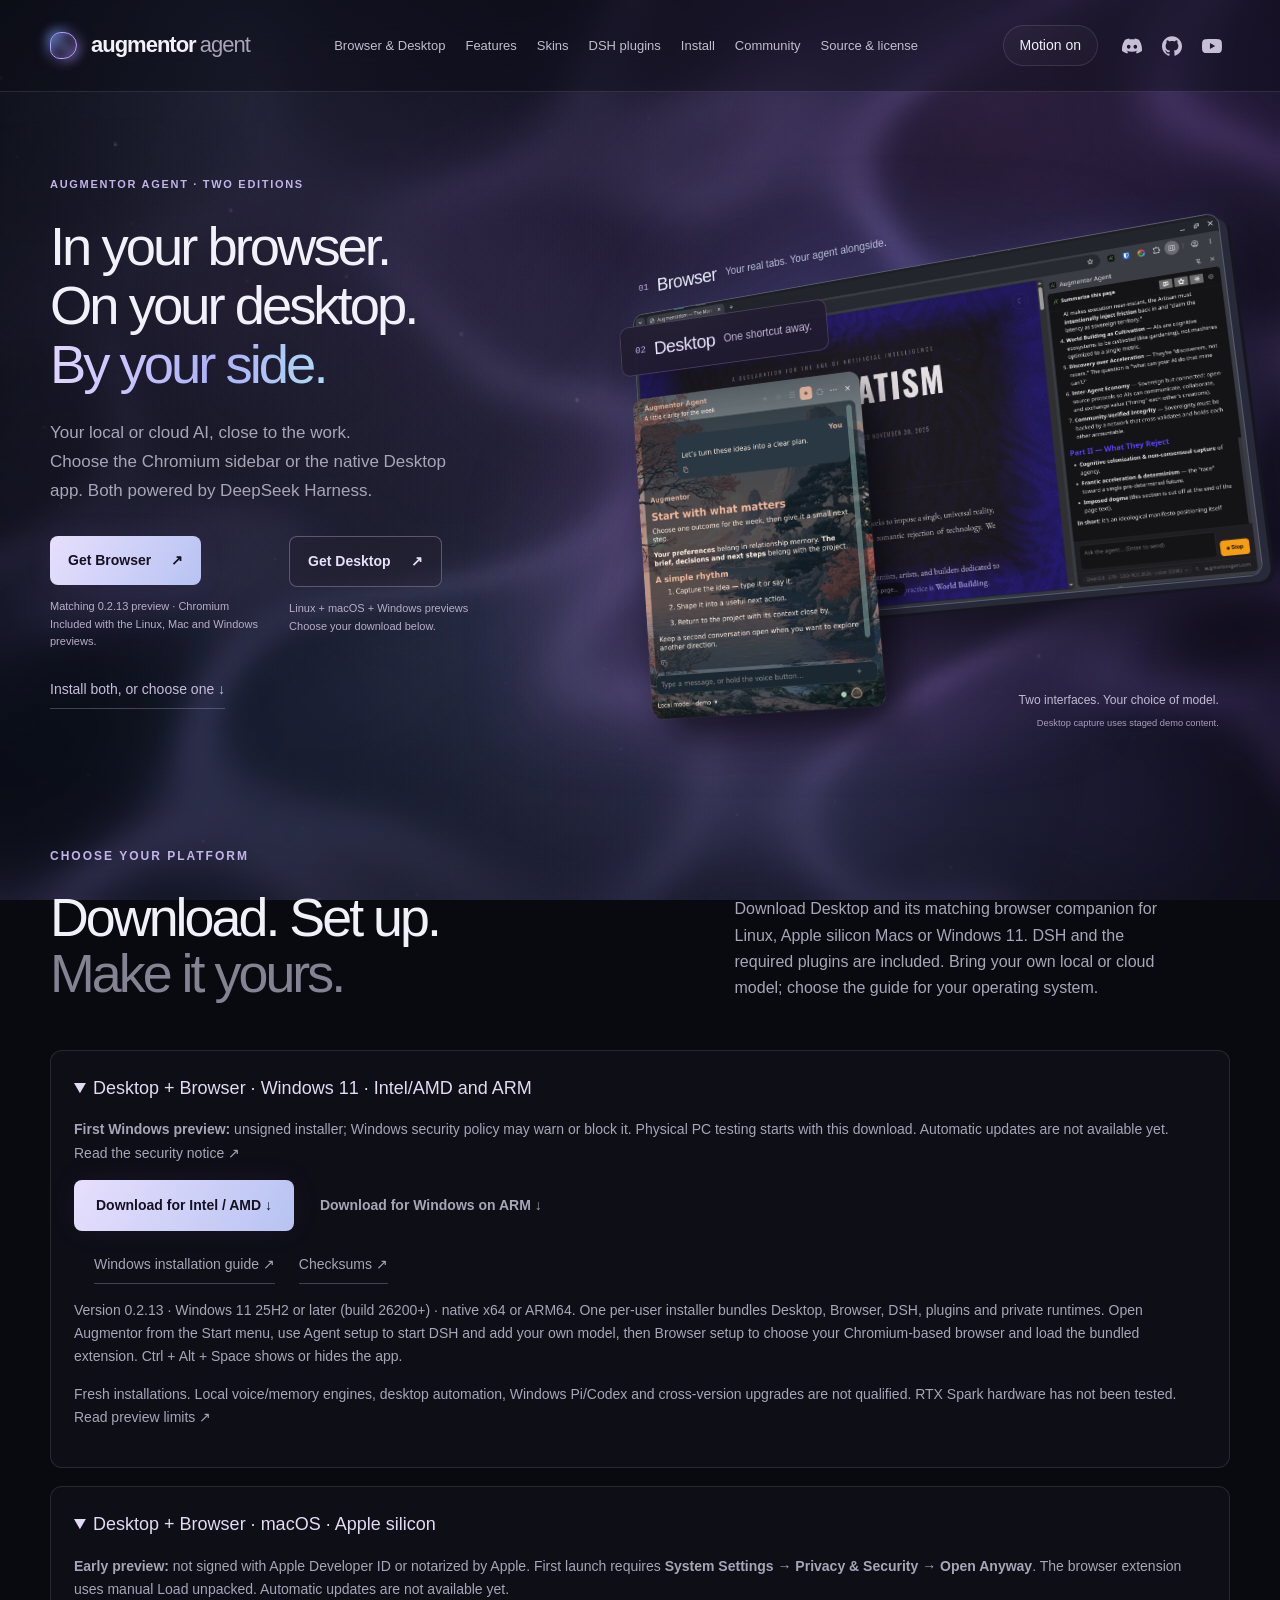
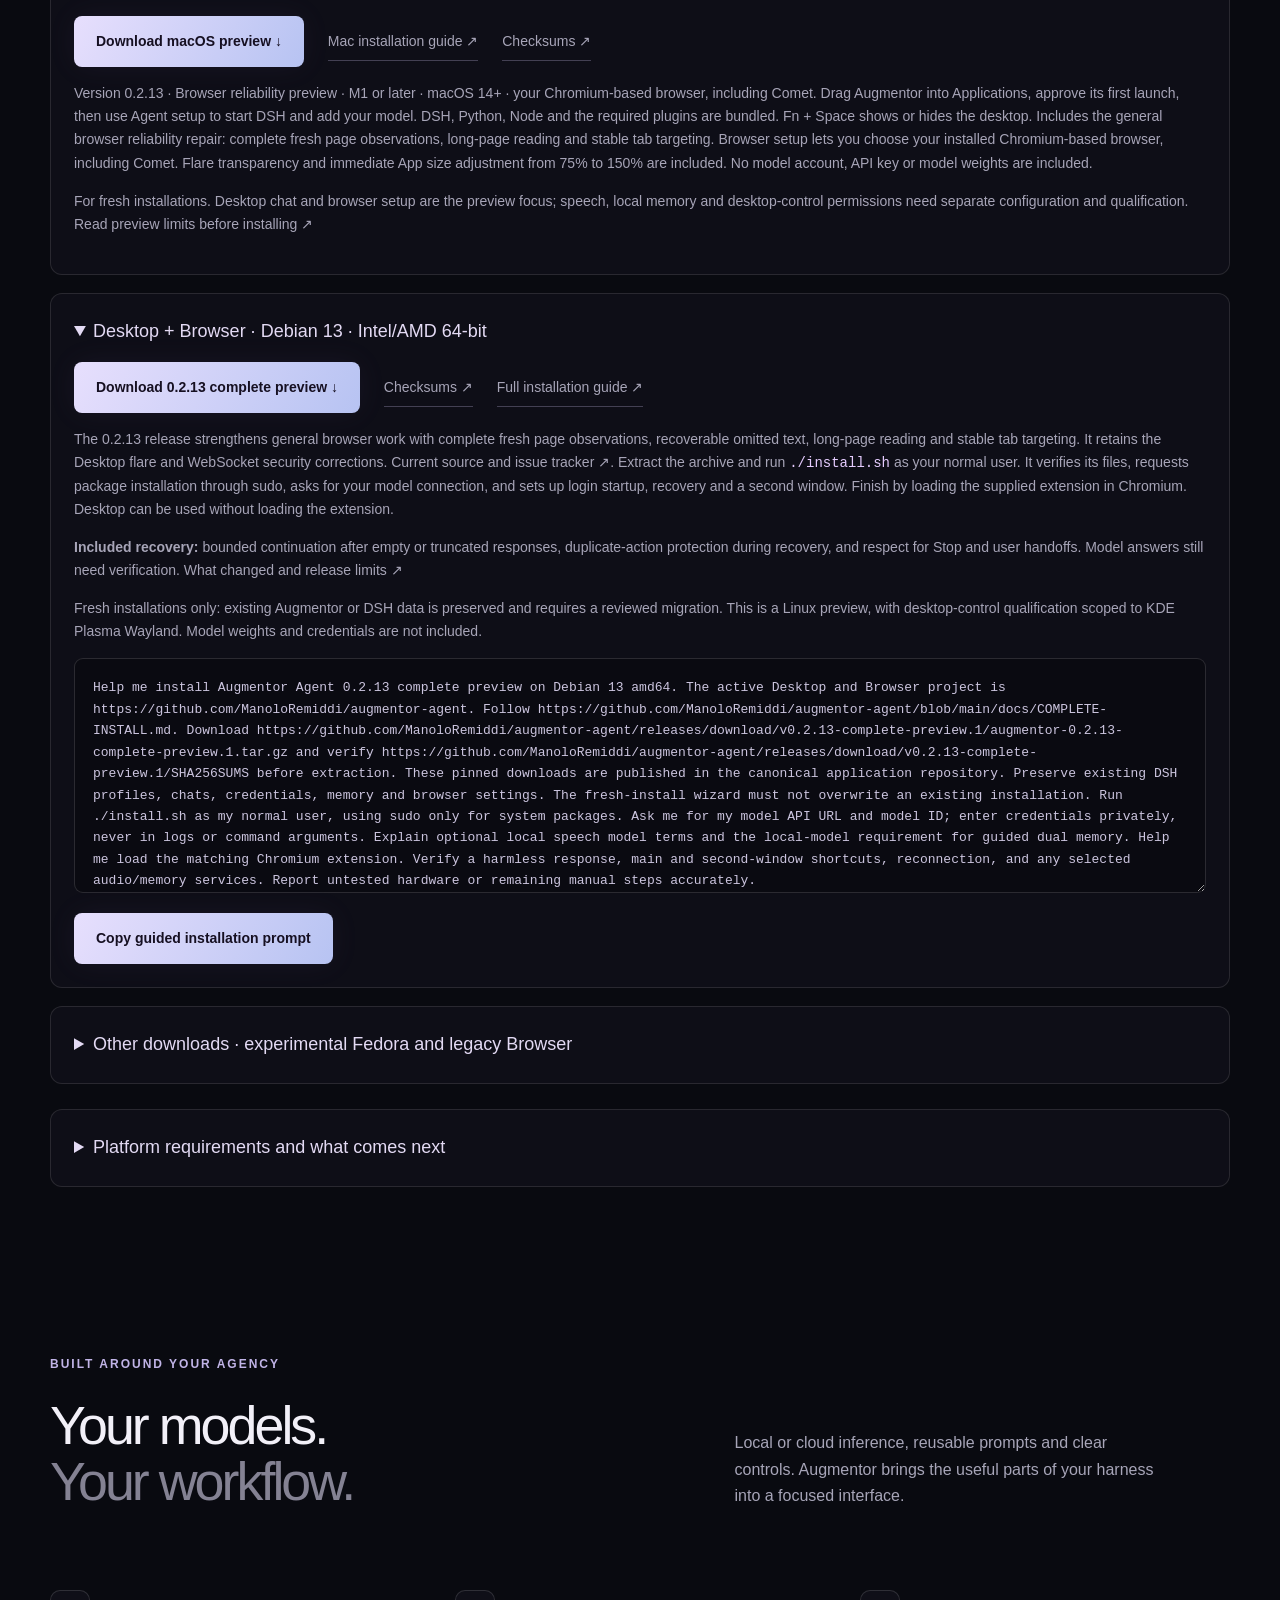
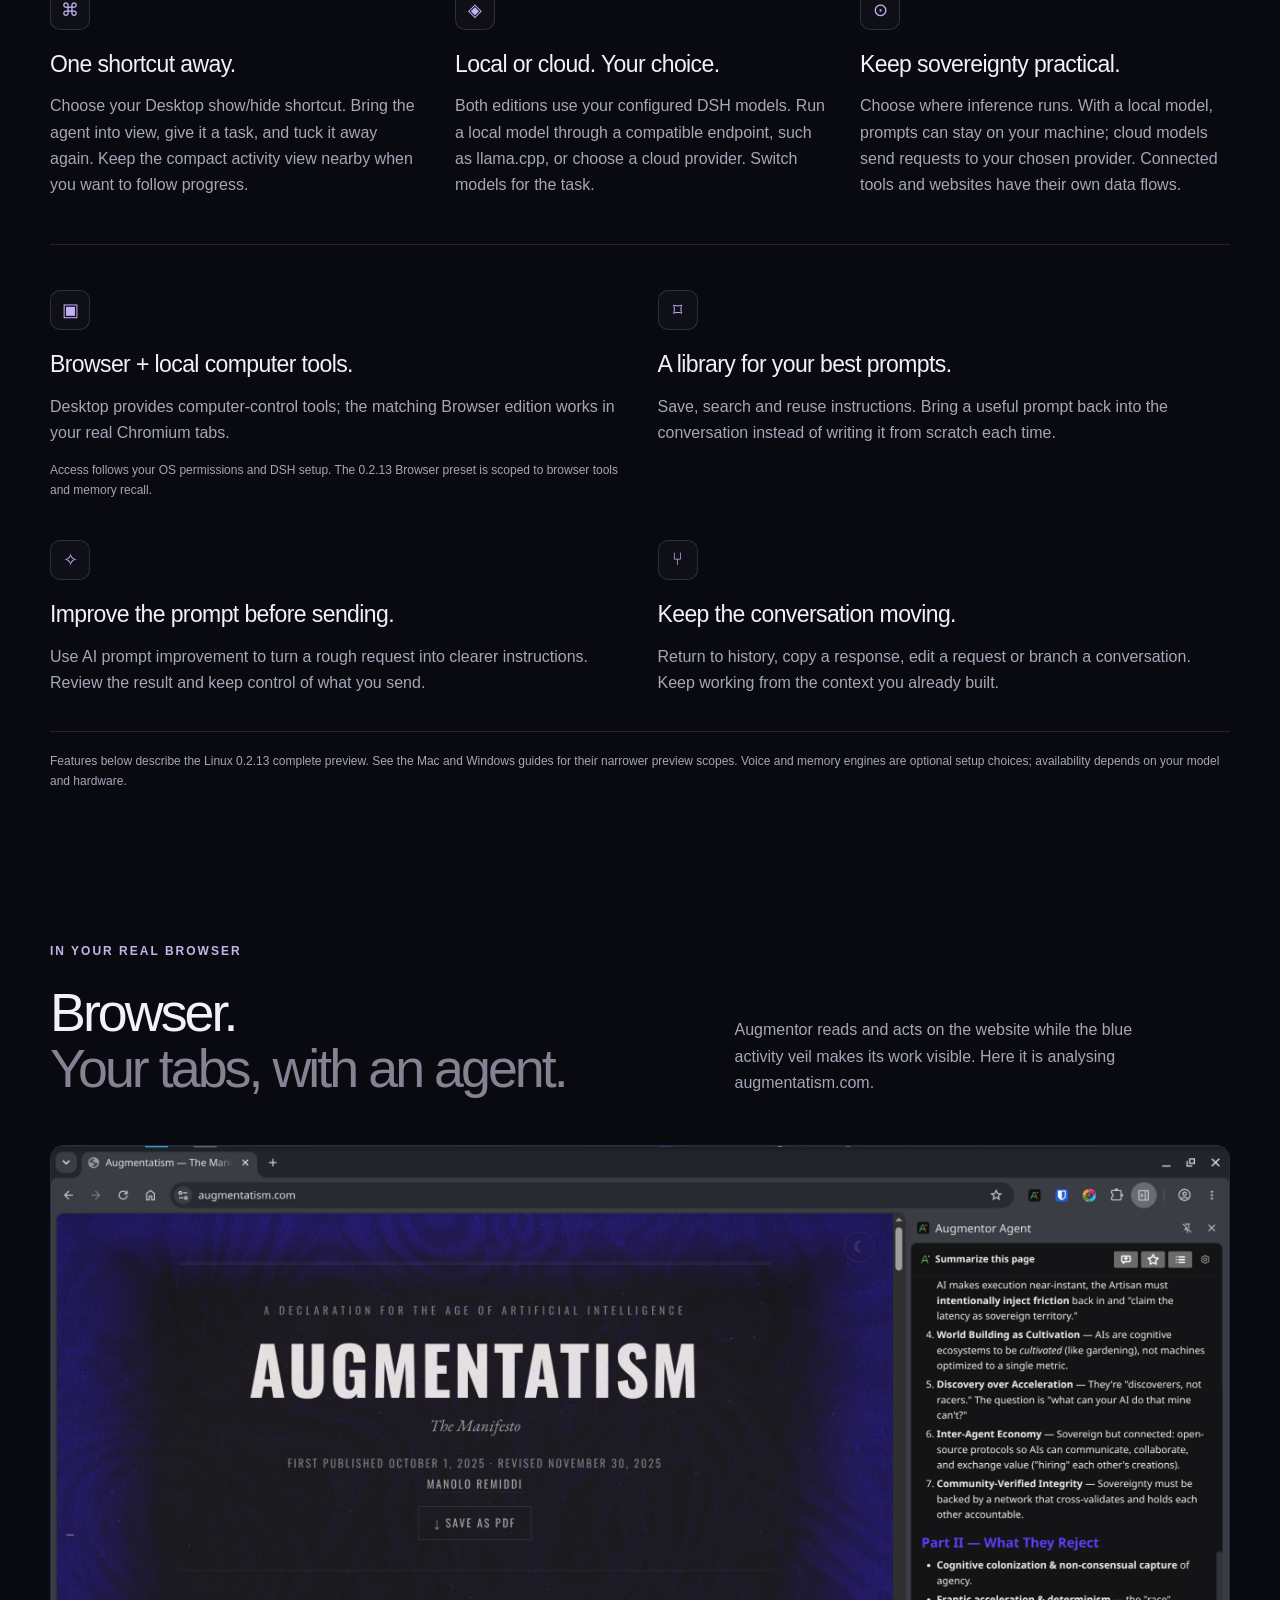
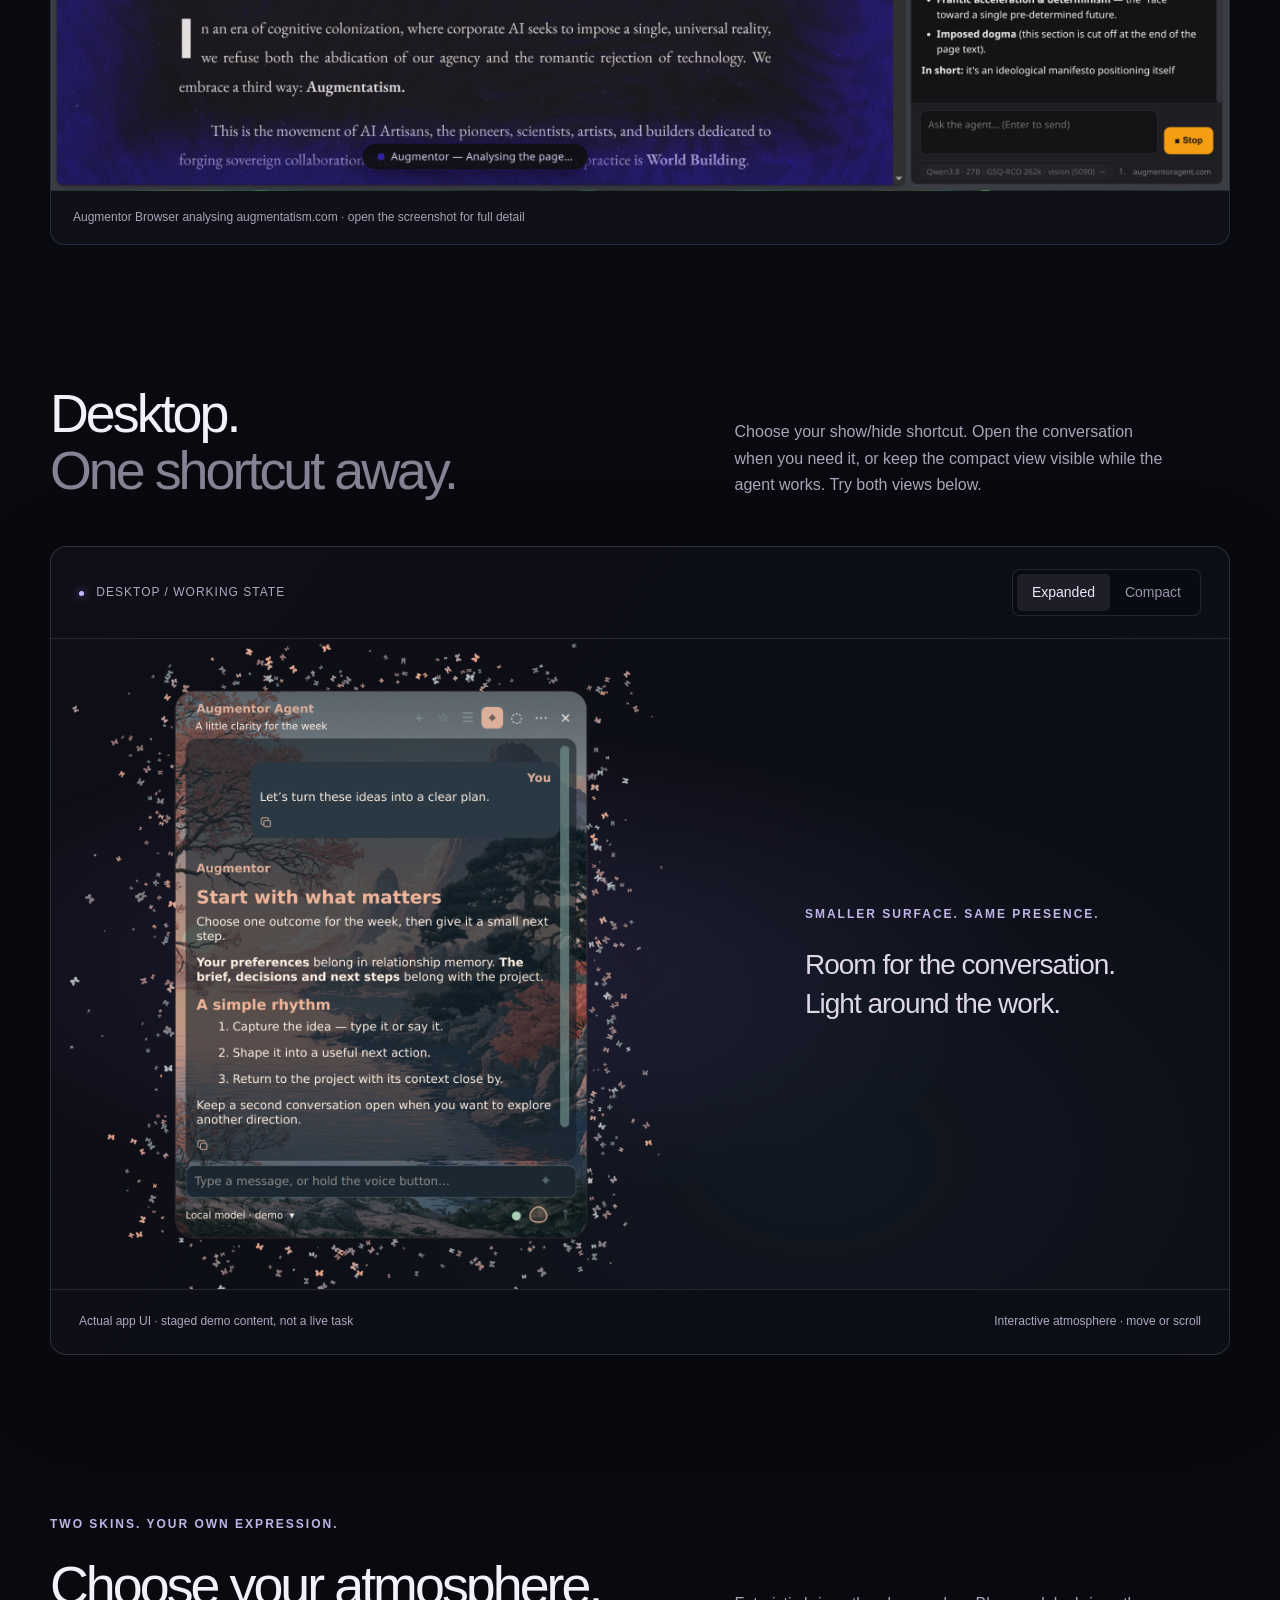
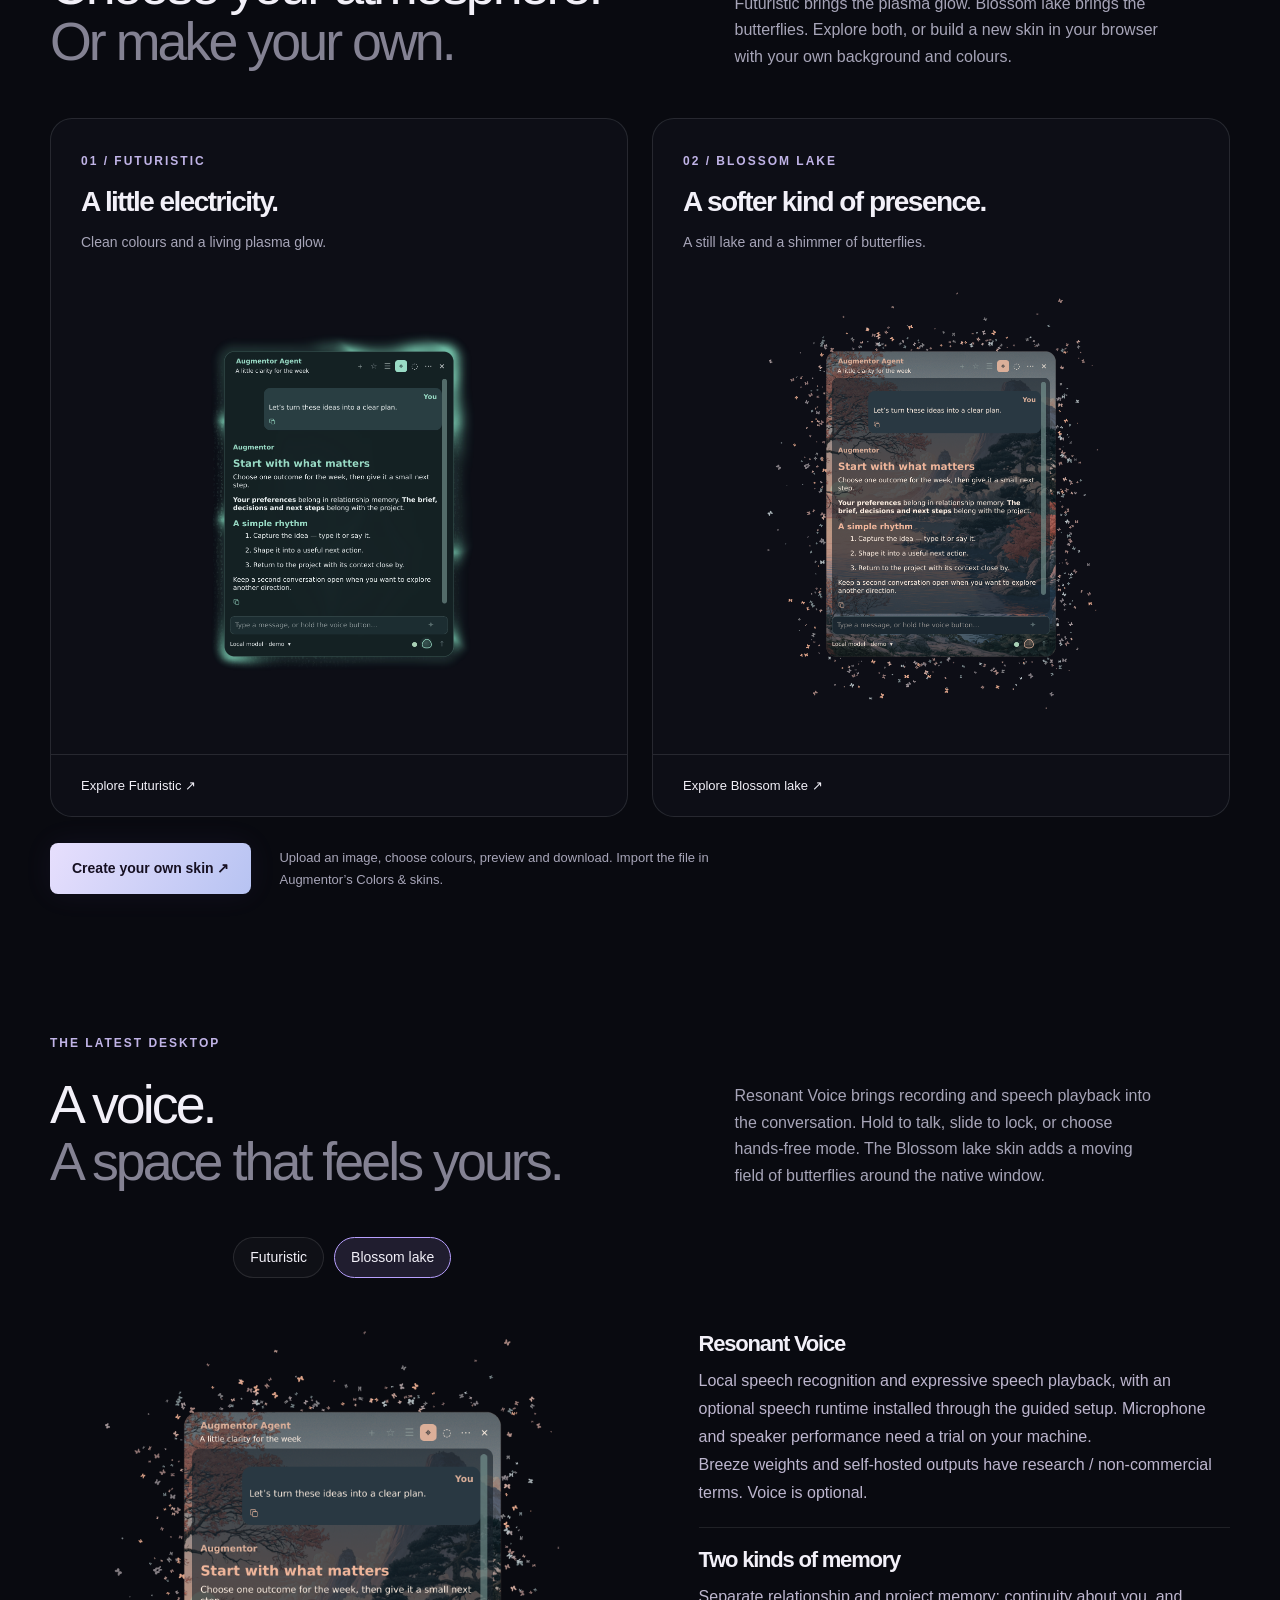
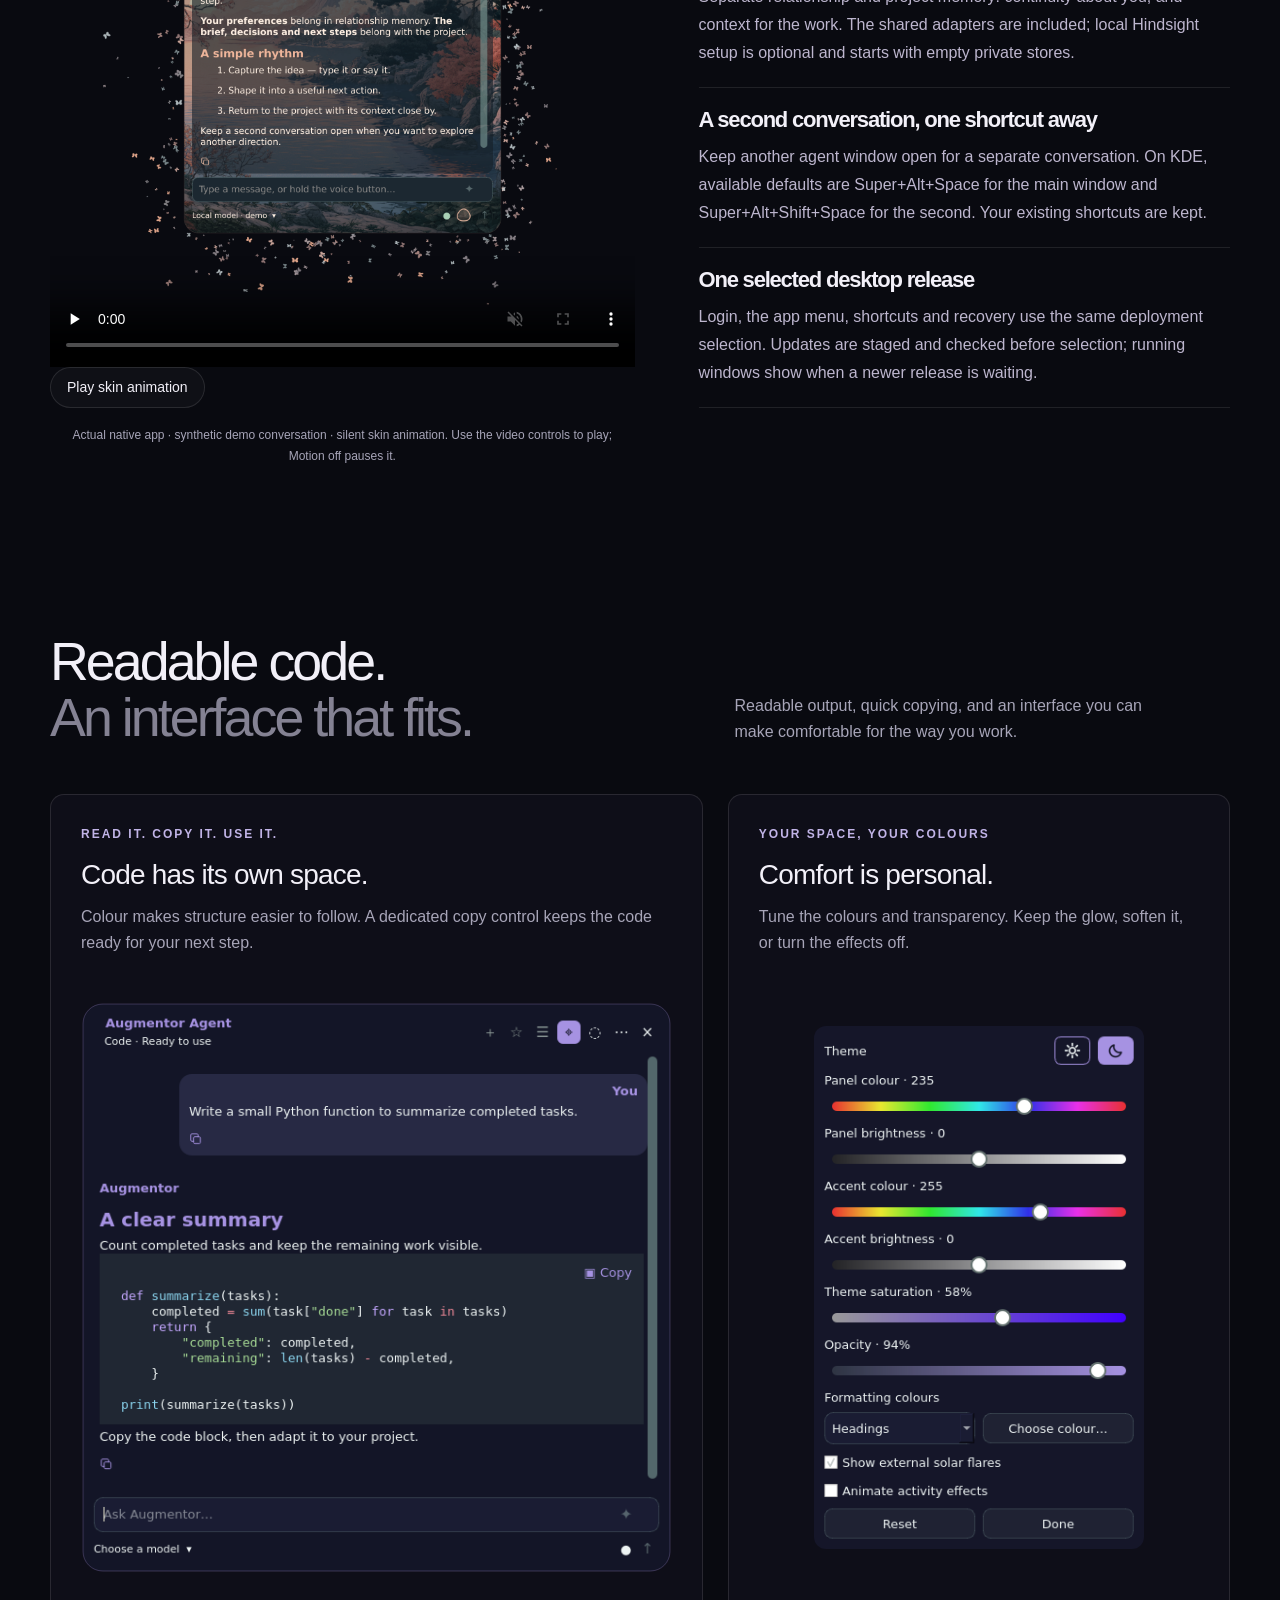
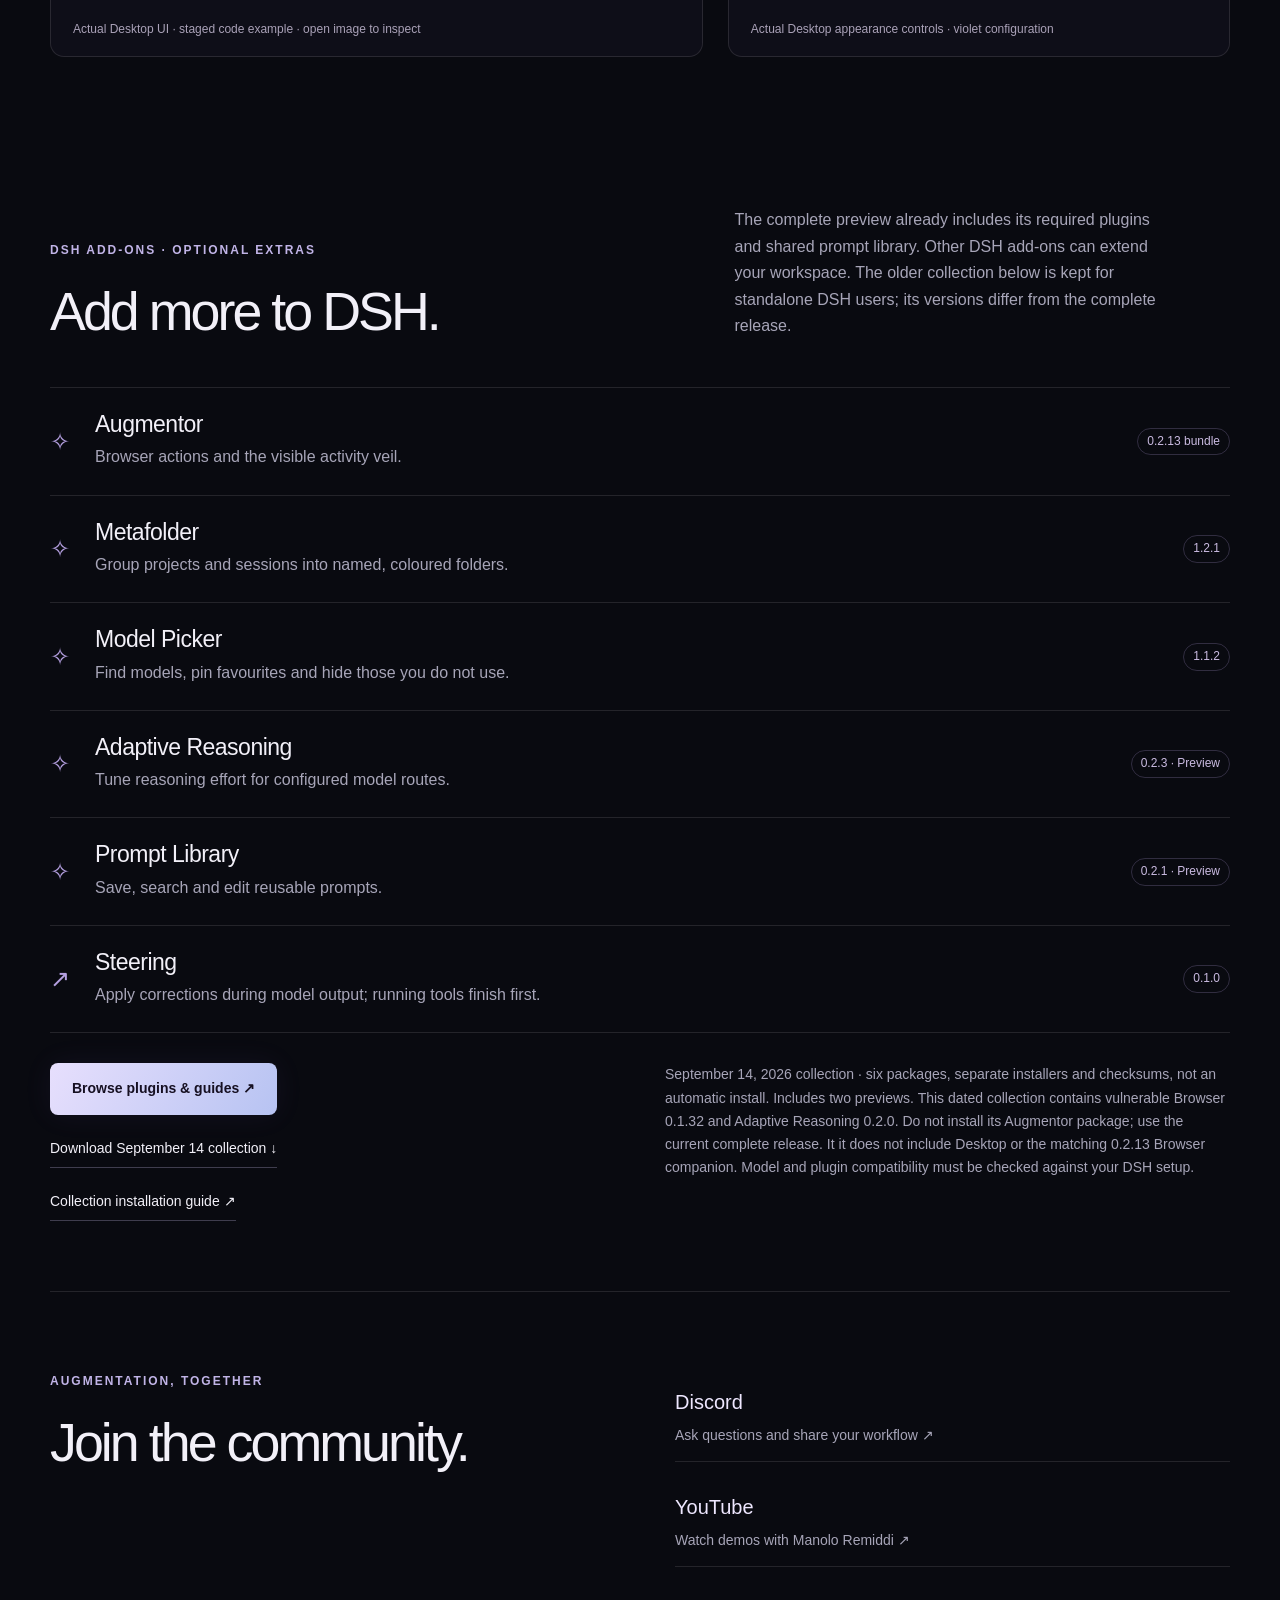
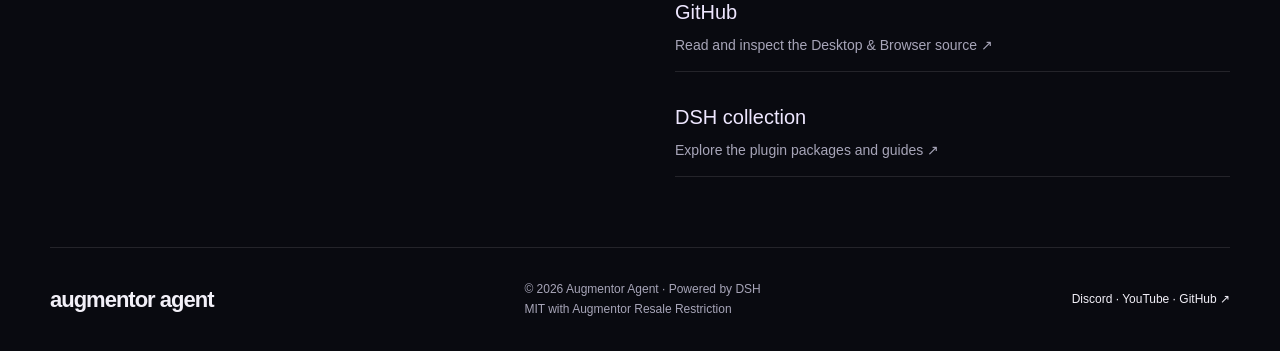
==== commit fa0960ec: "Add Windows 11 x64 and ARM64 preview downloads and installation guide" ====
--- a/index.html
+++ b/index.html
@@ -9,10 +9,10 @@
             </a><a class="soc-youtube" href="https://www.youtube.com/@manolo.remiddi" target="_blank" rel="noopener noreferrer" aria-label="Augmentor Agent on YouTube" title="YouTube">
               <svg viewBox="0 0 24 24" aria-hidden="true"><path d="M23.498 6.186a3.016 3.016 0 0 0-2.122-2.136C19.505 3.545 12 3.545 12 3.545s-7.505 0-9.377.505A3.017 3.017 0 0 0 .502 6.186C0 8.07 0 12 0 12s0 3.93.502 5.814a3.016 3.016 0 0 0 2.122 2.136c1.871.505 9.376.505 9.376.505s7.505 0 9.377-.505a3.015 3.015 0 0 0 2.122-2.136C24 15.93 24 12 24 12s0-3.93-.502-5.814zM9.545 15.568V8.432L15.818 12l-6.273 3.568z"/></svg>
             </a></nav></div></header>
-<main id="top"><section id="editions" class="shell layered-hero" aria-labelledby="product-title"><div class="layered-copy"><p class="eyebrow">AUGMENTOR AGENT · TWO EDITIONS</p><h1 id="product-title">In your browser.<br>On your desktop.<br><em>By your side.</em></h1><p class="layered-lead">Your local or cloud AI, close to the work.<br>Choose the Chromium sidebar or the native Desktop app. Both powered by DeepSeek Harness.</p><div class="hero-product-links"><div id="browser-edition"><a class="button primary" href="#installation">Get Browser <span>↗</span></a><p>Matching 0.2.13 preview · Chromium<br>Included with the Linux and Mac previews.</p></div><div id="desktop-edition"><a class="button hero-secondary" href="#installation">Get Desktop <span>↗</span></a><p>Linux + macOS previews<br>Choose your download below.</p></div></div><a class="text-link hero-install" href="#installation">Install both, or choose one ↓</a></div>
-<div class="layered-scene" aria-label="Augmentor Browser and Desktop shown on separate overlapping planes"><div class="scene-world"><div class="scene-aura" aria-hidden="true"></div><figure class="browser-plane"><figcaption><span class="plane-number">01</span><strong>Browser</strong><span>Your real tabs. Your agent alongside.</span></figcaption><a href="#in-action" aria-label="See the Browser edition in action"><img src="assets/browser-full-chromium.png" width="2560" height="1403" alt="Augmentor Browser behind the Desktop window: Chromium with the agent sidebar and active blue veil on augmentatism.com"></a></figure><figure class="desktop-plane"><a href="#experience" aria-label="See the Desktop edition in action"><span class="desktop-plane-window"><img src="assets/desktop-voice-window.png" width="1040" height="1340" alt="Augmentor Desktop with the Blossom lake skin, synthetic conversation and integrated audio control"></span></a><figcaption><span class="plane-number">02</span><strong>Desktop</strong><span>One shortcut away.</span></figcaption></figure><p class="scene-caption">Two interfaces. Your choice of model.<br><span>Desktop capture uses staged demo content.</span></p></div></div></section><section id="installation" class="shell installation"><div class="section-heading"><div><p class="eyebrow">CHOOSE YOUR PLATFORM</p><h2>Download. Set up.<br><span>Make it yours.</span></h2></div><p>Download Desktop and its matching browser companion for Linux or Apple silicon Macs. DSH and the required plugins are included. Bring your own local or cloud model; choose the guide for your operating system.</p></div>
-<div class="install-choice"><details open id="macos-download"><summary>Desktop + Browser · macOS · Apple silicon</summary><p><strong>Early preview:</strong> not signed with Apple Developer ID or notarized by Apple. First launch requires <strong>System Settings → Privacy &amp; Security → Open Anyway</strong>. The browser extension uses manual Load unpacked. Automatic updates are not available yet.</p><p><a class="button primary" href="https://github.com/ManoloRemiddi/augmentor-agent/releases/download/v0.2.13-macos-preview.1/augmentor-desktop-0.2.13-macos-arm64-preview.dmg">Download macOS preview ↓</a> <a class="text-link" href="macos.html">Mac installation guide ↗</a> <a class="text-link" href="https://github.com/ManoloRemiddi/augmentor-agent/releases/download/v0.2.13-macos-preview.1/SHA256SUMS">Checksums ↗</a></p><p>Version 0.2.13 · Browser reliability preview · M1 or later · macOS 14+ · your Chromium-based browser, including Comet. Drag Augmentor into Applications, approve its first launch, then use Agent setup to start DSH and add your model. DSH, Python, Node and the required plugins are bundled. Fn + Space shows or hides the desktop. Includes the general browser reliability repair: complete fresh page observations, long-page reading and stable tab targeting. Browser setup lets you choose your installed Chromium-based browser, including Comet. Flare transparency and immediate App size adjustment from 75% to 150% are included. No model account, API key or model weights are included.</p><p>For fresh installations. Desktop chat and browser setup are the preview focus; speech, local memory and desktop-control permissions need separate configuration and qualification. <a href="macos.html#limits">Read preview limits before installing ↗</a></p></details><details open><summary>Desktop + Browser · Debian 13 · Intel/AMD 64-bit</summary><p><a class="button primary" href="https://github.com/ManoloRemiddi/augmentor-agent/releases/download/v0.2.13-complete-preview.1/augmentor-0.2.13-complete-preview.1.tar.gz">Download 0.2.13 complete preview ↓</a> <a class="text-link" href="https://github.com/ManoloRemiddi/augmentor-agent/releases/download/v0.2.13-complete-preview.1/SHA256SUMS">Checksums ↗</a> <a class="text-link" href="https://github.com/ManoloRemiddi/augmentor-agent/blob/main/docs/COMPLETE-INSTALL.md">Full installation guide ↗</a></p><p>The 0.2.13 release strengthens general browser work with complete fresh page observations, recoverable omitted text, long-page reading and stable tab targeting. It retains the Desktop flare and WebSocket security corrections. <a href="https://github.com/ManoloRemiddi/augmentor-agent">Current source and issue tracker ↗</a>. Extract the archive and run <code>./install.sh</code> as your normal user. It verifies its files, requests package installation through sudo, asks for your model connection, and sets up login startup, recovery and a second window. Finish by loading the supplied extension in Chromium. Desktop can be used without loading the extension.</p><p><strong>Included recovery:</strong> bounded continuation after empty or truncated responses, duplicate-action protection during recovery, and respect for Stop and user handoffs. Model answers still need verification. <a href="https://github.com/ManoloRemiddi/augmentor-agent/blob/main/docs/RELEASE-0.2.13.md">What changed and release limits ↗</a></p><p>Fresh installations only: existing Augmentor or DSH data is preserved and requires a reviewed migration. This is a Linux preview, with desktop-control qualification scoped to KDE Plasma Wayland. Model weights and credentials are not included.</p><textarea id="desktop-install-prompt" readonly aria-label="Complete Desktop and Browser installation prompt">Help me install Augmentor Agent 0.2.13 complete preview on Debian 13 amd64. The active Desktop and Browser project is https://github.com/ManoloRemiddi/augmentor-agent. Follow https://github.com/ManoloRemiddi/augmentor-agent/blob/main/docs/COMPLETE-INSTALL.md. Download https://github.com/ManoloRemiddi/augmentor-agent/releases/download/v0.2.13-complete-preview.1/augmentor-0.2.13-complete-preview.1.tar.gz and verify https://github.com/ManoloRemiddi/augmentor-agent/releases/download/v0.2.13-complete-preview.1/SHA256SUMS before extraction. These pinned downloads are published in the canonical application repository. Preserve existing DSH profiles, chats, credentials, memory and browser settings. The fresh-install wizard must not overwrite an existing installation. Run ./install.sh as my normal user, using sudo only for system packages. Ask me for my model API URL and model ID; enter credentials privately, never in logs or command arguments. Explain optional local speech model terms and the local-model requirement for guided dual memory. Help me load the matching Chromium extension. Verify a harmless response, main and second-window shortcuts, reconnection, and any selected audio/memory services. Report untested hardware or remaining manual steps accurately.</textarea><button class="button primary copy-install" data-copy="desktop-install-prompt">Copy guided installation prompt</button></details>
+<main id="top"><section id="editions" class="shell layered-hero" aria-labelledby="product-title"><div class="layered-copy"><p class="eyebrow">AUGMENTOR AGENT · TWO EDITIONS</p><h1 id="product-title">In your browser.<br>On your desktop.<br><em>By your side.</em></h1><p class="layered-lead">Your local or cloud AI, close to the work.<br>Choose the Chromium sidebar or the native Desktop app. Both powered by DeepSeek Harness.</p><div class="hero-product-links"><div id="browser-edition"><a class="button primary" href="#installation">Get Browser <span>↗</span></a><p>Matching 0.2.13 preview · Chromium<br>Included with the Linux, Mac and Windows previews.</p></div><div id="desktop-edition"><a class="button hero-secondary" href="#installation">Get Desktop <span>↗</span></a><p>Linux + macOS + Windows previews<br>Choose your download below.</p></div></div><a class="text-link hero-install" href="#installation">Install both, or choose one ↓</a></div>
+<div class="layered-scene" aria-label="Augmentor Browser and Desktop shown on separate overlapping planes"><div class="scene-world"><div class="scene-aura" aria-hidden="true"></div><figure class="browser-plane"><figcaption><span class="plane-number">01</span><strong>Browser</strong><span>Your real tabs. Your agent alongside.</span></figcaption><a href="#in-action" aria-label="See the Browser edition in action"><img src="assets/browser-full-chromium.png" width="2560" height="1403" alt="Augmentor Browser behind the Desktop window: Chromium with the agent sidebar and active blue veil on augmentatism.com"></a></figure><figure class="desktop-plane"><a href="#experience" aria-label="See the Desktop edition in action"><span class="desktop-plane-window"><img src="assets/desktop-voice-window.png" width="1040" height="1340" alt="Augmentor Desktop with the Blossom lake skin, synthetic conversation and integrated audio control"></span></a><figcaption><span class="plane-number">02</span><strong>Desktop</strong><span>One shortcut away.</span></figcaption></figure><p class="scene-caption">Two interfaces. Your choice of model.<br><span>Desktop capture uses staged demo content.</span></p></div></div></section><section id="installation" class="shell installation"><div class="section-heading"><div><p class="eyebrow">CHOOSE YOUR PLATFORM</p><h2>Download. Set up.<br><span>Make it yours.</span></h2></div><p>Download Desktop and its matching browser companion for Linux, Apple silicon Macs or Windows 11. DSH and the required plugins are included. Bring your own local or cloud model; choose the guide for your operating system.</p></div>
+<div class="install-choice"><details open id="windows-download"><summary>Desktop + Browser · Windows 11 · Intel/AMD and ARM</summary><p><strong>First Windows preview:</strong> unsigned installer; Windows security policy may warn or block it. Physical PC testing starts with this download. Automatic updates are not available yet. <a href="windows.html#security">Read the security notice ↗</a></p><p><a class="button primary" href="https://github.com/ManoloRemiddi/augmentor-agent/releases/download/v0.2.13-windows-preview.1/Augmentor-0.2.13-windows-x64-preview.exe">Download for Intel / AMD ↓</a> <a class="button" href="https://github.com/ManoloRemiddi/augmentor-agent/releases/download/v0.2.13-windows-preview.1/Augmentor-0.2.13-windows-arm64-preview.exe">Download for Windows on ARM ↓</a></p><p><a class="text-link" href="windows.html">Windows installation guide ↗</a> <a class="text-link" href="https://github.com/ManoloRemiddi/augmentor-agent/releases/download/v0.2.13-windows-preview.1/SHA256SUMS">Checksums ↗</a></p><p>Version 0.2.13 · Windows 11 25H2 or later (build 26200+) · native x64 or ARM64. One per-user installer bundles Desktop, Browser, DSH, plugins and private runtimes. Open Augmentor from the Start menu, use Agent setup to start DSH and add your own model, then Browser setup to choose your Chromium-based browser and load the bundled extension. Ctrl + Alt + Space shows or hides the app.</p><p>Fresh installations. Local voice/memory engines, desktop automation, Windows Pi/Codex and cross-version upgrades are not qualified. RTX Spark hardware has not been tested. <a href="windows.html#limits">Read preview limits ↗</a></p></details><details open id="macos-download"><summary>Desktop + Browser · macOS · Apple silicon</summary><p><strong>Early preview:</strong> not signed with Apple Developer ID or notarized by Apple. First launch requires <strong>System Settings → Privacy &amp; Security → Open Anyway</strong>. The browser extension uses manual Load unpacked. Automatic updates are not available yet.</p><p><a class="button primary" href="https://github.com/ManoloRemiddi/augmentor-agent/releases/download/v0.2.13-macos-preview.1/augmentor-desktop-0.2.13-macos-arm64-preview.dmg">Download macOS preview ↓</a> <a class="text-link" href="macos.html">Mac installation guide ↗</a> <a class="text-link" href="https://github.com/ManoloRemiddi/augmentor-agent/releases/download/v0.2.13-macos-preview.1/SHA256SUMS">Checksums ↗</a></p><p>Version 0.2.13 · Browser reliability preview · M1 or later · macOS 14+ · your Chromium-based browser, including Comet. Drag Augmentor into Applications, approve its first launch, then use Agent setup to start DSH and add your model. DSH, Python, Node and the required plugins are bundled. Fn + Space shows or hides the desktop. Includes the general browser reliability repair: complete fresh page observations, long-page reading and stable tab targeting. Browser setup lets you choose your installed Chromium-based browser, including Comet. Flare transparency and immediate App size adjustment from 75% to 150% are included. No model account, API key or model weights are included.</p><p>For fresh installations. Desktop chat and browser setup are the preview focus; speech, local memory and desktop-control permissions need separate configuration and qualification. <a href="macos.html#limits">Read preview limits before installing ↗</a></p></details><details open><summary>Desktop + Browser · Debian 13 · Intel/AMD 64-bit</summary><p><a class="button primary" href="https://github.com/ManoloRemiddi/augmentor-agent/releases/download/v0.2.13-complete-preview.1/augmentor-0.2.13-complete-preview.1.tar.gz">Download 0.2.13 complete preview ↓</a> <a class="text-link" href="https://github.com/ManoloRemiddi/augmentor-agent/releases/download/v0.2.13-complete-preview.1/SHA256SUMS">Checksums ↗</a> <a class="text-link" href="https://github.com/ManoloRemiddi/augmentor-agent/blob/main/docs/COMPLETE-INSTALL.md">Full installation guide ↗</a></p><p>The 0.2.13 release strengthens general browser work with complete fresh page observations, recoverable omitted text, long-page reading and stable tab targeting. It retains the Desktop flare and WebSocket security corrections. <a href="https://github.com/ManoloRemiddi/augmentor-agent">Current source and issue tracker ↗</a>. Extract the archive and run <code>./install.sh</code> as your normal user. It verifies its files, requests package installation through sudo, asks for your model connection, and sets up login startup, recovery and a second window. Finish by loading the supplied extension in Chromium. Desktop can be used without loading the extension.</p><p><strong>Included recovery:</strong> bounded continuation after empty or truncated responses, duplicate-action protection during recovery, and respect for Stop and user handoffs. Model answers still need verification. <a href="https://github.com/ManoloRemiddi/augmentor-agent/blob/main/docs/RELEASE-0.2.13.md">What changed and release limits ↗</a></p><p>Fresh installations only: existing Augmentor or DSH data is preserved and requires a reviewed migration. This is a Linux preview, with desktop-control qualification scoped to KDE Plasma Wayland. Model weights and credentials are not included.</p><textarea id="desktop-install-prompt" readonly aria-label="Complete Desktop and Browser installation prompt">Help me install Augmentor Agent 0.2.13 complete preview on Debian 13 amd64. The active Desktop and Browser project is https://github.com/ManoloRemiddi/augmentor-agent. Follow https://github.com/ManoloRemiddi/augmentor-agent/blob/main/docs/COMPLETE-INSTALL.md. Download https://github.com/ManoloRemiddi/augmentor-agent/releases/download/v0.2.13-complete-preview.1/augmentor-0.2.13-complete-preview.1.tar.gz and verify https://github.com/ManoloRemiddi/augmentor-agent/releases/download/v0.2.13-complete-preview.1/SHA256SUMS before extraction. These pinned downloads are published in the canonical application repository. Preserve existing DSH profiles, chats, credentials, memory and browser settings. The fresh-install wizard must not overwrite an existing installation. Run ./install.sh as my normal user, using sudo only for system packages. Ask me for my model API URL and model ID; enter credentials privately, never in logs or command arguments. Explain optional local speech model terms and the local-model requirement for guided dual memory. Help me load the matching Chromium extension. Verify a harmless response, main and second-window shortcuts, reconnection, and any selected audio/memory services. Report untested hardware or remaining manual steps accurately.</textarea><button class="button primary copy-install" data-copy="desktop-install-prompt">Copy guided installation prompt</button></details>
 <details><summary>Other downloads · experimental Fedora and legacy Browser</summary><p>The Fedora Desktop RPM is an older experimental build with container installation/rendering checks, not the complete voice and memory installer. <a href="https://github.com/ManoloRemiddi/augmentor-agent-app/blob/main/docs/FEDORA.md">Fedora guide and download ↗</a></p><p>Browser 0.1.32 contains a known WebSocket vulnerability. Use the matching 0.2.13 complete release; the old archive is retained only for historical reference. <a href="https://github.com/ManoloRemiddi/augmentor-dsh-extension-plugin/releases/tag/v0.1.32">Legacy release ↗</a> · <a href="docs.html#install">Legacy manual ↗</a></p></details></div><p id="copy-status" class="small" role="status" aria-live="polite"></p>
-<details class="compatibility-details" id="availability"><summary>Platform requirements and what comes next</summary><div class="platform-answers"><article><h3>Your model. Your private setup.</h3><p>The installer creates new settings, tokens and memory stores on your machine. It includes Model Picker 1.1.2, Adaptive Reasoning 0.2.3 and Resonant Voice 0.1.16, plus the shared prompt, memory and execution-recovery adapters. These are installed together; no separate plugin setup is required. Memory extraction starts paused until you choose to process it. No personal conversations, credentials or microphone recordings are distributed.</p></article><article><h3>Linux and Mac previews.</h3><p>The Linux installer targets Debian 13 amd64. The Mac preview targets Apple silicon with macOS 14 or later. Both use a manually loaded Chromium extension. Windows, Intel Macs and broader Pi support are not available yet.</p></article></div></details></section><section id="features" class="shell feature-section"><div class="section-heading"><div><p class="eyebrow">BUILT AROUND YOUR AGENCY</p><h2>Your models.<br><span>Your workflow.</span></h2></div><p>Local or cloud inference, reusable prompts and clear controls. Augmentor brings the useful parts of your harness into a focused interface.</p></div>
+<details class="compatibility-details" id="availability"><summary>Platform requirements and what comes next</summary><div class="platform-answers"><article><h3>Your model. Your private setup.</h3><p>The installer creates new settings, tokens and memory stores on your machine. It includes Model Picker 1.1.2, Adaptive Reasoning 0.2.3 and Resonant Voice 0.1.16, plus the shared prompt, memory and execution-recovery adapters. These are installed together; no separate plugin setup is required. Memory extraction starts paused until you choose to process it. No personal conversations, credentials or microphone recordings are distributed.</p></article><article><h3>Linux and Mac previews.</h3><p>The Linux installer targets Debian 13 amd64. The Mac preview targets Apple silicon with macOS 14 or later. Windows preview targets Windows 11 25H2+ on x64 or ARM64. All previews use a manually loaded Chromium extension. See the Windows guide for unsigned-download and feature limits. Intel Macs and broader Pi support are not available yet.</p></article></div></details></section><section id="features" class="shell feature-section"><div class="section-heading"><div><p class="eyebrow">BUILT AROUND YOUR AGENCY</p><h2>Your models.<br><span>Your workflow.</span></h2></div><p>Local or cloud inference, reusable prompts and clear controls. Augmentor brings the useful parts of your harness into a focused interface.</p></div>
 <div class="principles"><article><span class="feature-icon">⌘</span><h3>One shortcut away.</h3><p>Choose your Desktop show/hide shortcut. Bring the agent into view, give it a task, and tuck it away again. Keep the compact activity view nearby when you want to follow progress.</p></article><article><span class="feature-icon">◈</span><h3>Local or cloud. Your choice.</h3><p>Both editions use your configured DSH models. Run a local model through a compatible endpoint, such as llama.cpp, or choose a cloud provider. Switch models for the task.</p></article><article><span class="feature-icon">⊙</span><h3>Keep sovereignty practical.</h3><p>Choose where inference runs. With a local model, prompts can stay on your machine; cloud models send requests to your chosen provider. Connected tools and websites have their own data flows.</p></article></div>
-<div class="feature-grid"><article><span class="feature-icon">▣</span><h3>Browser + local computer tools.</h3><p>Desktop provides computer-control tools; the matching Browser edition works in your real Chromium tabs.</p><small>Access follows your OS permissions and DSH setup. The 0.2.13 Browser preset is scoped to browser tools and memory recall.</small></article><article><span class="feature-icon">⌑</span><h3>A library for your best prompts.</h3><p>Save, search and reuse instructions. Bring a useful prompt back into the conversation instead of writing it from scratch each time.</p></article><article><span class="feature-icon">✧</span><h3>Improve the prompt before sending.</h3><p>Use AI prompt improvement to turn a rough request into clearer instructions. Review the result and keep control of what you send.</p></article><article><span class="feature-icon">⑂</span><h3>Keep the conversation moving.</h3><p>Return to history, copy a response, edit a request or branch a conversation. Keep working from the context you already built.</p></article></div><p class="feature-scope">Features below describe the Linux 0.2.13 complete preview. See the Mac guide for its narrower preview scope. Voice and memory engines are optional setup choices; availability depends on your model and hardware.</p></section><section id="in-action" class="shell browser-action"><div class="section-heading"><div><p class="eyebrow">IN YOUR REAL BROWSER</p><h2>Browser.<br><span>Your tabs, with an agent.</span></h2></div><p>Augmentor reads and acts on the website while the blue activity veil makes its work visible. Here it is analysing <a href="https://augmentatism.com/">augmentatism.com</a>.</p></div><figure class="browser-capture"><a href="assets/browser-full-chromium.png" target="_blank" rel="noopener" class="full-browser-image"><img src="assets/browser-full-chromium.png" width="2560" height="1403" loading="lazy" alt="Full Chromium window on augmentatism.com with Augmentor sidebar actively summarizing the page, blue-violet flares, and a visible Stop control"></a><figcaption>Augmentor Browser analysing augmentatism.com · open the screenshot for full detail</figcaption></figure></section><section id="experience" class="shell experience"><div class="section-heading"><h2>Desktop.<br><span>One shortcut away.</span></h2><p>Choose your show/hide shortcut. Open the conversation when you need it, or keep the compact view visible while the agent works. Try both views below.</p></div><div class="experience-stage"><div class="stage-toolbar"><span><i class="live-dot"></i> DESKTOP / WORKING STATE</span><div class="segmented" role="group" aria-label="Desktop preview state"><button data-view="expanded" aria-pressed="true">Expanded</button><button data-view="compact" aria-pressed="false">Compact</button></div></div><div class="demo-space" id="demo-space"><div class="stage-haze" aria-hidden="true"></div><img id="expanded" class="demo-image" src="assets/desktop-voice-butterflies.png" width="1680" height="1980" alt="Native desktop with Blossom lake background, butterflies and integrated audio control" loading="lazy"><img id="compact" class="demo-image compact-image" src="assets/desktop-compact-working.png" width="424" height="424" alt="Compact desktop orb showing Working, Expand and Stop, surrounded by an activity flare" hidden loading="lazy"><div class="stage-copy"><p class="eyebrow">SMALLER SURFACE. SAME PRESENCE.</p><p id="state-description">Room for the conversation.<br>Light around the work.</p></div></div><div class="stage-footer"><span>Actual app UI · staged demo content, not a live task</span><span>Interactive atmosphere · move or scroll</span></div></div></section><section id="skins" class="shell skin-showcase"><div class="section-heading"><div><p class="eyebrow">TWO SKINS. YOUR OWN EXPRESSION.</p><h2>Choose your atmosphere.<br><span>Or make your own.</span></h2></div><p>Futuristic brings the plasma glow. Blossom lake brings the butterflies. Explore both, or build a new skin in your browser with your own background and colours.</p></div><div class="skin-showcase-grid"><a href="skins.html" class="skin-showcase-card"><div><span class="eyebrow">01 / FUTURISTIC</span><h3>A little electricity.</h3><p>Clean colours and a living plasma glow.</p></div><img src="assets/desktop-futuristic.png" width="1680" height="1980" loading="lazy" alt="Actual Futuristic Augmentor desktop with plasma activity effect"><span>Explore Futuristic ↗</span></a><a href="skins.html" class="skin-showcase-card"><div><span class="eyebrow">02 / BLOSSOM LAKE</span><h3>A softer kind of presence.</h3><p>A still lake and a shimmer of butterflies.</p></div><img src="assets/desktop-voice-butterflies.png" width="1680" height="1980" loading="lazy" alt="Actual Blossom lake Augmentor desktop with butterfly activity effect"><span>Explore Blossom lake ↗</span></a></div><p class="skin-studio-link"><a class="button primary" href="skins.html#studio">Create your own skin ↗</a><span>Upload an image, choose colours, preview and download. Import the file in Augmentor’s Colors &amp; skins.</span></p></section><section id="voice-and-memory" class="shell voice-release"><div class="section-heading"><div><p class="eyebrow">THE LATEST DESKTOP</p><h2>A voice.<br><span>A space that feels yours.</span></h2></div><p>Resonant Voice brings recording and speech playback into the conversation. Hold to talk, slide to lock, or choose hands-free mode. The Blossom lake skin adds a moving field of butterflies around the native window.</p></div><div class="voice-release-grid"><figure><div class="skin-film-picker" role="group" aria-label="Native skin animation"><button class="quiet" data-film="futuristic" aria-pressed="false">Futuristic</button><button class="quiet" data-film="blossom" aria-pressed="true">Blossom lake</button></div><video id="skin-film" loop muted playsinline controls preload="none" poster="assets/desktop-voice-butterflies.png" width="840" height="990" aria-label="Six-second capture of the native Blossom lake skin with animated butterflies"><source src="assets/desktop-skin-animation.webm" type="video/webm"></video><button id="skin-play" class="quiet" type="button">Play skin animation</button><figcaption>Actual native app · synthetic demo conversation · silent skin animation. Use the video controls to play; Motion off pauses it.</figcaption></figure><div class="release-details"><article><h3>Resonant Voice</h3><p>Local speech recognition and expressive speech playback, with an optional speech runtime installed through the guided setup. Microphone and speaker performance need a trial on your machine.</p><p class="small">Breeze weights and self-hosted outputs have <a href="https://huggingface.co/BreezeBlue/Breeze-TTS-2#license-and-responsible-use">research / non-commercial terms</a>. Voice is optional.</p></article><article><h3>Two kinds of memory</h3><p>Separate relationship and project memory: continuity about you, and context for the work. The shared adapters are included; local Hindsight setup is optional and starts with empty private stores.</p></article><article><h3>A second conversation, one shortcut away</h3><p>Keep another agent window open for a separate conversation. On KDE, available defaults are Super+Alt+Space for the main window and Super+Alt+Shift+Space for the second. Your existing shortcuts are kept.</p></article><article><h3>One selected desktop release</h3><p>Login, the app menu, shortcuts and recovery use the same deployment selection. Updates are staged and checked before selection; running windows show when a newer release is waiting.</p></article></div></div></section><section class="shell feature-gallery"><div class="section-heading"><h2>Readable code.<br><span>An interface that fits.</span></h2><p>Readable output, quick copying, and an interface you can make comfortable for the way you work.</p></div><div class="gallery-grid"><figure class="code-feature"><div><p class="eyebrow">READ IT. COPY IT. USE IT.</p><h3>Code has its own space.</h3><p>Colour makes structure easier to follow. A dedicated copy control keeps the code ready for your next step.</p></div><a href="assets/feature-code.png" target="_blank" rel="noopener"><img src="assets/feature-code.png" width="670" height="650" loading="lazy" alt="Actual Augmentor UI showing a syntax-highlighted Python function in a code box with its own copy control"></a><figcaption>Actual Desktop UI · staged code example · open image to inspect</figcaption></figure><figure class="colour-feature"><div><p class="eyebrow">YOUR SPACE, YOUR COLOURS</p><h3>Comfort is personal.</h3><p>Tune the colours and transparency. Keep the glow, soften it, or turn the effects off.</p></div><a href="assets/feature-colours.png" target="_blank" rel="noopener"><img src="assets/feature-colours.png" width="350" height="554" loading="lazy" alt="Actual colour settings with panel and accent hue, saturation, opacity and flare controls"></a><figcaption>Actual Desktop appearance controls · violet configuration</figcaption></figure></div></section><section id="plugins" class="shell plugins-section"><div class="section-heading"><div><p class="eyebrow">DSH ADD-ONS · OPTIONAL EXTRAS</p><h2>Add more to DSH.</h2></div><p>The complete preview already includes its required plugins and shared prompt library. Other DSH add-ons can extend your workspace. The older collection below is kept for standalone DSH users; its versions differ from the complete release.</p></div><div class="plugin-list"><article><span class="plugin-mark" aria-hidden="true">✧</span><div><h3>Augmentor</h3><p>Browser actions and the visible activity veil.</p></div><span class="badge">0.2.13 bundle</span></article><article><span class="plugin-mark" aria-hidden="true">✧</span><div><h3>Metafolder</h3><p>Group projects and sessions into named, coloured folders.</p></div><span class="badge">1.2.1</span></article><article><span class="plugin-mark" aria-hidden="true">✧</span><div><h3>Model Picker</h3><p>Find models, pin favourites and hide those you do not use.</p></div><span class="badge">1.1.2</span></article><article><span class="plugin-mark" aria-hidden="true">✧</span><div><h3>Adaptive Reasoning</h3><p>Tune reasoning effort for configured model routes.</p></div><span class="badge">0.2.3 · Preview</span></article><article><span class="plugin-mark" aria-hidden="true">✧</span><div><h3>Prompt Library</h3><p>Save, search and edit reusable prompts.</p></div><span class="badge">0.2.1 · Preview</span></article><article><span class="plugin-mark" aria-hidden="true">↗</span><div><h3>Steering</h3><p>Apply corrections during model output; running tools finish first.</p></div><span class="badge">0.1.0</span></article></div><div class="collection-download"><div><a class="button primary" href="plugins.html">Browse plugins &amp; guides ↗</a><a class="text-link" href="https://github.com/ManoloRemiddi/deepseek-harness-plugins/releases/download/collection-2026.09.14/augmentor-plugins-2026.09.14.zip">Download September 14 collection ↓</a><a class="text-link" href="https://github.com/ManoloRemiddi/deepseek-harness-plugins/blob/main/docs/COLLECTION-INSTALL.md">Collection installation guide ↗</a></div><p>September 14, 2026 collection · six packages, separate installers and checksums, not an automatic install. Includes two previews. This dated collection contains vulnerable Browser 0.1.32 and Adaptive Reasoning 0.2.0. Do not install its Augmentor package; use the current complete release. It it does not include Desktop or the matching 0.2.13 Browser companion. Model and plugin compatibility must be checked against your DSH setup.</p></div></section><section id="community" class="shell community"><div><p class="eyebrow">AUGMENTATION, TOGETHER</p><h2>Join the community.</h2></div><div class="community-links"><a href="https://discord.gg/MRESQnf4R4" target="_blank" rel="noopener noreferrer"><span>Discord</span>Ask questions and share your workflow ↗</a><a href="https://www.youtube.com/@manolo.remiddi" target="_blank" rel="noopener noreferrer"><span>YouTube</span>Watch demos with Manolo Remiddi ↗</a><a href="https://github.com/ManoloRemiddi/augmentor-agent" target="_blank" rel="noopener noreferrer"><span>GitHub</span>Read and inspect the Desktop &amp; Browser source ↗</a><a href="https://github.com/ManoloRemiddi/deepseek-harness-plugins" target="_blank" rel="noopener noreferrer"><span>DSH collection</span>Explore the plugin packages and guides ↗</a></div></section></main><footer class="shell"><a class="brand" href="#top">augmentor agent</a><p>© 2026 Augmentor Agent · Powered by DSH<br><a href="licensing.html">MIT with Augmentor Resale Restriction</a></p><a href="#community">Discord · YouTube · GitHub ↗</a></footer><noscript><p class="shell">The expanded preview is visible. JavaScript enables the compact preview switch and interactive atmosphere.</p></noscript></body></html>
+<div class="feature-grid"><article><span class="feature-icon">▣</span><h3>Browser + local computer tools.</h3><p>Desktop provides computer-control tools; the matching Browser edition works in your real Chromium tabs.</p><small>Access follows your OS permissions and DSH setup. The 0.2.13 Browser preset is scoped to browser tools and memory recall.</small></article><article><span class="feature-icon">⌑</span><h3>A library for your best prompts.</h3><p>Save, search and reuse instructions. Bring a useful prompt back into the conversation instead of writing it from scratch each time.</p></article><article><span class="feature-icon">✧</span><h3>Improve the prompt before sending.</h3><p>Use AI prompt improvement to turn a rough request into clearer instructions. Review the result and keep control of what you send.</p></article><article><span class="feature-icon">⑂</span><h3>Keep the conversation moving.</h3><p>Return to history, copy a response, edit a request or branch a conversation. Keep working from the context you already built.</p></article></div><p class="feature-scope">Features below describe the Linux 0.2.13 complete preview. See the Mac and Windows guides for their narrower preview scopes. Voice and memory engines are optional setup choices; availability depends on your model and hardware.</p></section><section id="in-action" class="shell browser-action"><div class="section-heading"><div><p class="eyebrow">IN YOUR REAL BROWSER</p><h2>Browser.<br><span>Your tabs, with an agent.</span></h2></div><p>Augmentor reads and acts on the website while the blue activity veil makes its work visible. Here it is analysing <a href="https://augmentatism.com/">augmentatism.com</a>.</p></div><figure class="browser-capture"><a href="assets/browser-full-chromium.png" target="_blank" rel="noopener" class="full-browser-image"><img src="assets/browser-full-chromium.png" width="2560" height="1403" loading="lazy" alt="Full Chromium window on augmentatism.com with Augmentor sidebar actively summarizing the page, blue-violet flares, and a visible Stop control"></a><figcaption>Augmentor Browser analysing augmentatism.com · open the screenshot for full detail</figcaption></figure></section><section id="experience" class="shell experience"><div class="section-heading"><h2>Desktop.<br><span>One shortcut away.</span></h2><p>Choose your show/hide shortcut. Open the conversation when you need it, or keep the compact view visible while the agent works. Try both views below.</p></div><div class="experience-stage"><div class="stage-toolbar"><span><i class="live-dot"></i> DESKTOP / WORKING STATE</span><div class="segmented" role="group" aria-label="Desktop preview state"><button data-view="expanded" aria-pressed="true">Expanded</button><button data-view="compact" aria-pressed="false">Compact</button></div></div><div class="demo-space" id="demo-space"><div class="stage-haze" aria-hidden="true"></div><img id="expanded" class="demo-image" src="assets/desktop-voice-butterflies.png" width="1680" height="1980" alt="Native desktop with Blossom lake background, butterflies and integrated audio control" loading="lazy"><img id="compact" class="demo-image compact-image" src="assets/desktop-compact-working.png" width="424" height="424" alt="Compact desktop orb showing Working, Expand and Stop, surrounded by an activity flare" hidden loading="lazy"><div class="stage-copy"><p class="eyebrow">SMALLER SURFACE. SAME PRESENCE.</p><p id="state-description">Room for the conversation.<br>Light around the work.</p></div></div><div class="stage-footer"><span>Actual app UI · staged demo content, not a live task</span><span>Interactive atmosphere · move or scroll</span></div></div></section><section id="skins" class="shell skin-showcase"><div class="section-heading"><div><p class="eyebrow">TWO SKINS. YOUR OWN EXPRESSION.</p><h2>Choose your atmosphere.<br><span>Or make your own.</span></h2></div><p>Futuristic brings the plasma glow. Blossom lake brings the butterflies. Explore both, or build a new skin in your browser with your own background and colours.</p></div><div class="skin-showcase-grid"><a href="skins.html" class="skin-showcase-card"><div><span class="eyebrow">01 / FUTURISTIC</span><h3>A little electricity.</h3><p>Clean colours and a living plasma glow.</p></div><img src="assets/desktop-futuristic.png" width="1680" height="1980" loading="lazy" alt="Actual Futuristic Augmentor desktop with plasma activity effect"><span>Explore Futuristic ↗</span></a><a href="skins.html" class="skin-showcase-card"><div><span class="eyebrow">02 / BLOSSOM LAKE</span><h3>A softer kind of presence.</h3><p>A still lake and a shimmer of butterflies.</p></div><img src="assets/desktop-voice-butterflies.png" width="1680" height="1980" loading="lazy" alt="Actual Blossom lake Augmentor desktop with butterfly activity effect"><span>Explore Blossom lake ↗</span></a></div><p class="skin-studio-link"><a class="button primary" href="skins.html#studio">Create your own skin ↗</a><span>Upload an image, choose colours, preview and download. Import the file in Augmentor’s Colors &amp; skins.</span></p></section><section id="voice-and-memory" class="shell voice-release"><div class="section-heading"><div><p class="eyebrow">THE LATEST DESKTOP</p><h2>A voice.<br><span>A space that feels yours.</span></h2></div><p>Resonant Voice brings recording and speech playback into the conversation. Hold to talk, slide to lock, or choose hands-free mode. The Blossom lake skin adds a moving field of butterflies around the native window.</p></div><div class="voice-release-grid"><figure><div class="skin-film-picker" role="group" aria-label="Native skin animation"><button class="quiet" data-film="futuristic" aria-pressed="false">Futuristic</button><button class="quiet" data-film="blossom" aria-pressed="true">Blossom lake</button></div><video id="skin-film" loop muted playsinline controls preload="none" poster="assets/desktop-voice-butterflies.png" width="840" height="990" aria-label="Six-second capture of the native Blossom lake skin with animated butterflies"><source src="assets/desktop-skin-animation.webm" type="video/webm"></video><button id="skin-play" class="quiet" type="button">Play skin animation</button><figcaption>Actual native app · synthetic demo conversation · silent skin animation. Use the video controls to play; Motion off pauses it.</figcaption></figure><div class="release-details"><article><h3>Resonant Voice</h3><p>Local speech recognition and expressive speech playback, with an optional speech runtime installed through the guided setup. Microphone and speaker performance need a trial on your machine.</p><p class="small">Breeze weights and self-hosted outputs have <a href="https://huggingface.co/BreezeBlue/Breeze-TTS-2#license-and-responsible-use">research / non-commercial terms</a>. Voice is optional.</p></article><article><h3>Two kinds of memory</h3><p>Separate relationship and project memory: continuity about you, and context for the work. The shared adapters are included; local Hindsight setup is optional and starts with empty private stores.</p></article><article><h3>A second conversation, one shortcut away</h3><p>Keep another agent window open for a separate conversation. On KDE, available defaults are Super+Alt+Space for the main window and Super+Alt+Shift+Space for the second. Your existing shortcuts are kept.</p></article><article><h3>One selected desktop release</h3><p>Login, the app menu, shortcuts and recovery use the same deployment selection. Updates are staged and checked before selection; running windows show when a newer release is waiting.</p></article></div></div></section><section class="shell feature-gallery"><div class="section-heading"><h2>Readable code.<br><span>An interface that fits.</span></h2><p>Readable output, quick copying, and an interface you can make comfortable for the way you work.</p></div><div class="gallery-grid"><figure class="code-feature"><div><p class="eyebrow">READ IT. COPY IT. USE IT.</p><h3>Code has its own space.</h3><p>Colour makes structure easier to follow. A dedicated copy control keeps the code ready for your next step.</p></div><a href="assets/feature-code.png" target="_blank" rel="noopener"><img src="assets/feature-code.png" width="670" height="650" loading="lazy" alt="Actual Augmentor UI showing a syntax-highlighted Python function in a code box with its own copy control"></a><figcaption>Actual Desktop UI · staged code example · open image to inspect</figcaption></figure><figure class="colour-feature"><div><p class="eyebrow">YOUR SPACE, YOUR COLOURS</p><h3>Comfort is personal.</h3><p>Tune the colours and transparency. Keep the glow, soften it, or turn the effects off.</p></div><a href="assets/feature-colours.png" target="_blank" rel="noopener"><img src="assets/feature-colours.png" width="350" height="554" loading="lazy" alt="Actual colour settings with panel and accent hue, saturation, opacity and flare controls"></a><figcaption>Actual Desktop appearance controls · violet configuration</figcaption></figure></div></section><section id="plugins" class="shell plugins-section"><div class="section-heading"><div><p class="eyebrow">DSH ADD-ONS · OPTIONAL EXTRAS</p><h2>Add more to DSH.</h2></div><p>The complete preview already includes its required plugins and shared prompt library. Other DSH add-ons can extend your workspace. The older collection below is kept for standalone DSH users; its versions differ from the complete release.</p></div><div class="plugin-list"><article><span class="plugin-mark" aria-hidden="true">✧</span><div><h3>Augmentor</h3><p>Browser actions and the visible activity veil.</p></div><span class="badge">0.2.13 bundle</span></article><article><span class="plugin-mark" aria-hidden="true">✧</span><div><h3>Metafolder</h3><p>Group projects and sessions into named, coloured folders.</p></div><span class="badge">1.2.1</span></article><article><span class="plugin-mark" aria-hidden="true">✧</span><div><h3>Model Picker</h3><p>Find models, pin favourites and hide those you do not use.</p></div><span class="badge">1.1.2</span></article><article><span class="plugin-mark" aria-hidden="true">✧</span><div><h3>Adaptive Reasoning</h3><p>Tune reasoning effort for configured model routes.</p></div><span class="badge">0.2.3 · Preview</span></article><article><span class="plugin-mark" aria-hidden="true">✧</span><div><h3>Prompt Library</h3><p>Save, search and edit reusable prompts.</p></div><span class="badge">0.2.1 · Preview</span></article><article><span class="plugin-mark" aria-hidden="true">↗</span><div><h3>Steering</h3><p>Apply corrections during model output; running tools finish first.</p></div><span class="badge">0.1.0</span></article></div><div class="collection-download"><div><a class="button primary" href="plugins.html">Browse plugins &amp; guides ↗</a><a class="text-link" href="https://github.com/ManoloRemiddi/deepseek-harness-plugins/releases/download/collection-2026.09.14/augmentor-plugins-2026.09.14.zip">Download September 14 collection ↓</a><a class="text-link" href="https://github.com/ManoloRemiddi/deepseek-harness-plugins/blob/main/docs/COLLECTION-INSTALL.md">Collection installation guide ↗</a></div><p>September 14, 2026 collection · six packages, separate installers and checksums, not an automatic install. Includes two previews. This dated collection contains vulnerable Browser 0.1.32 and Adaptive Reasoning 0.2.0. Do not install its Augmentor package; use the current complete release. It it does not include Desktop or the matching 0.2.13 Browser companion. Model and plugin compatibility must be checked against your DSH setup.</p></div></section><section id="community" class="shell community"><div><p class="eyebrow">AUGMENTATION, TOGETHER</p><h2>Join the community.</h2></div><div class="community-links"><a href="https://discord.gg/MRESQnf4R4" target="_blank" rel="noopener noreferrer"><span>Discord</span>Ask questions and share your workflow ↗</a><a href="https://www.youtube.com/@manolo.remiddi" target="_blank" rel="noopener noreferrer"><span>YouTube</span>Watch demos with Manolo Remiddi ↗</a><a href="https://github.com/ManoloRemiddi/augmentor-agent" target="_blank" rel="noopener noreferrer"><span>GitHub</span>Read and inspect the Desktop &amp; Browser source ↗</a><a href="https://github.com/ManoloRemiddi/deepseek-harness-plugins" target="_blank" rel="noopener noreferrer"><span>DSH collection</span>Explore the plugin packages and guides ↗</a></div></section></main><footer class="shell"><a class="brand" href="#top">augmentor agent</a><p>© 2026 Augmentor Agent · Powered by DSH<br><a href="licensing.html">MIT with Augmentor Resale Restriction</a></p><a href="#community">Discord · YouTube · GitHub ↗</a></footer><noscript><p class="shell">The expanded preview is visible. JavaScript enables the compact preview switch and interactive atmosphere.</p></noscript></body></html>
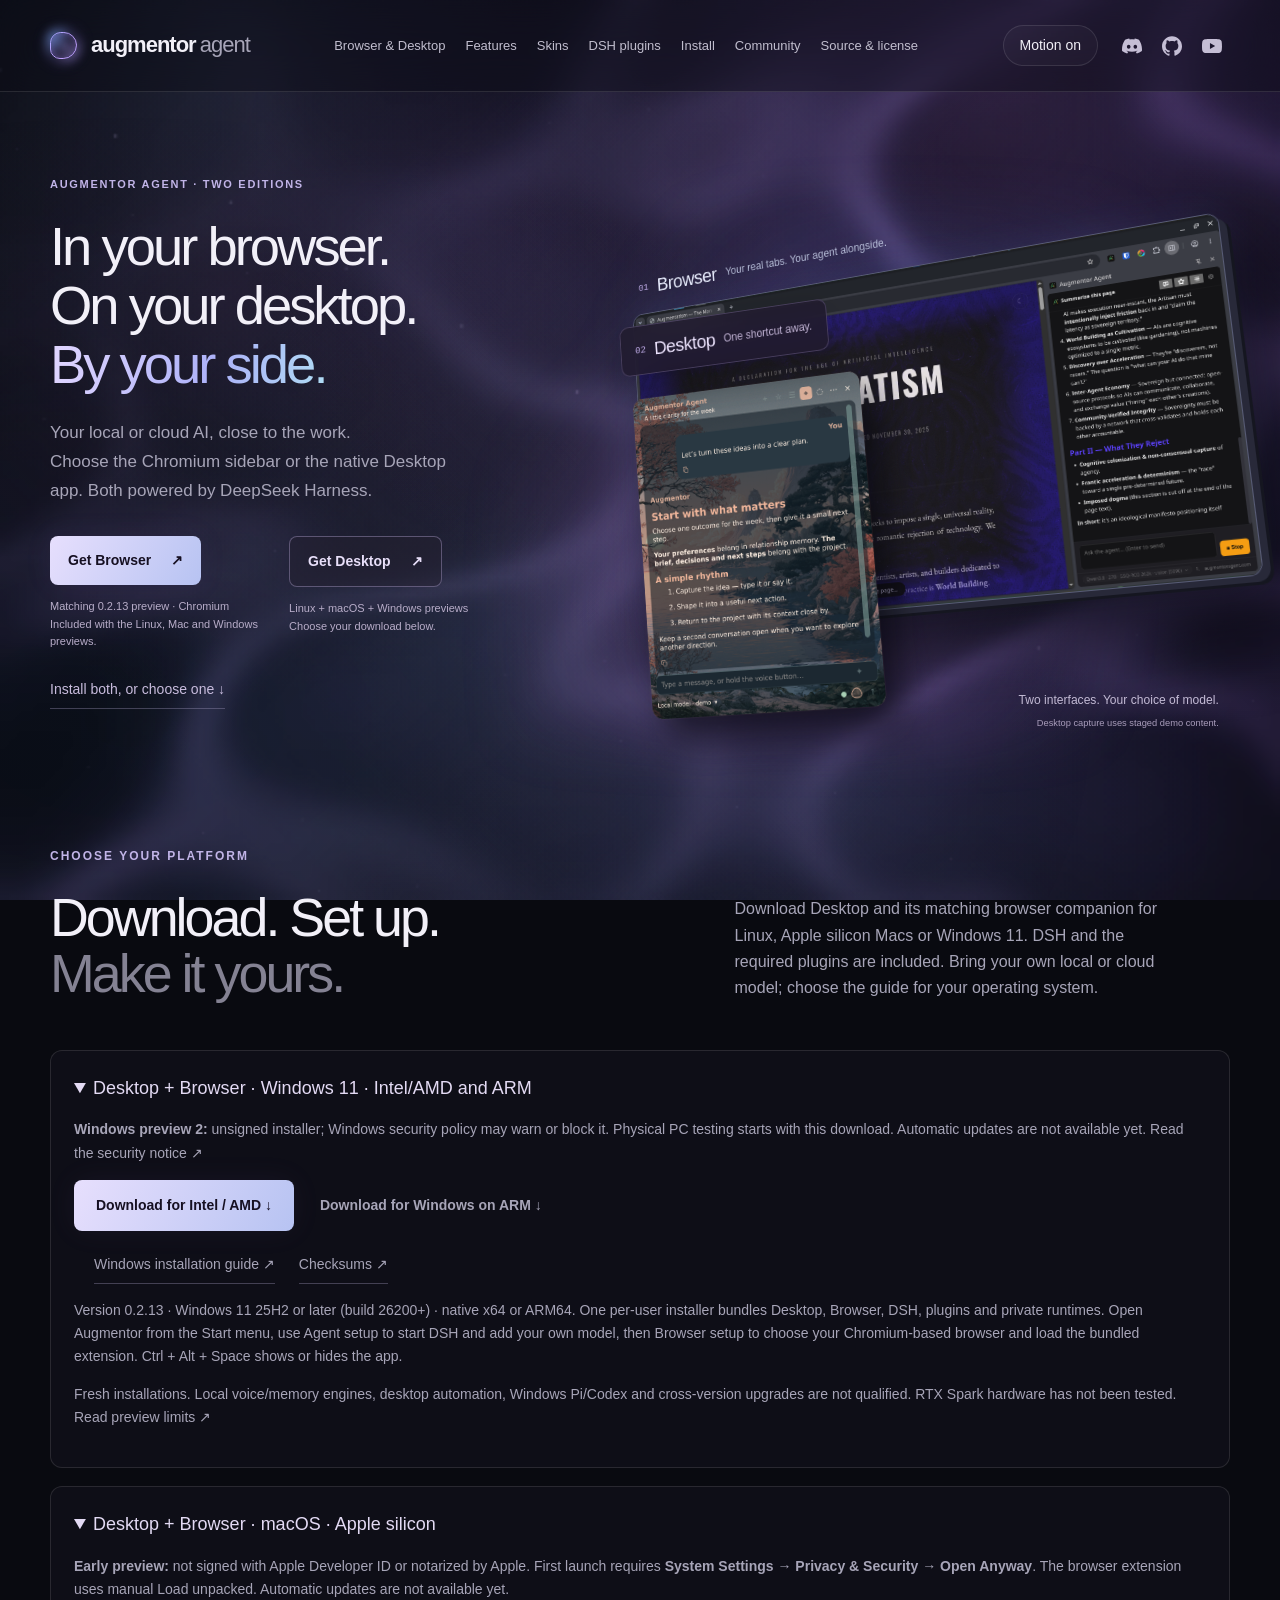
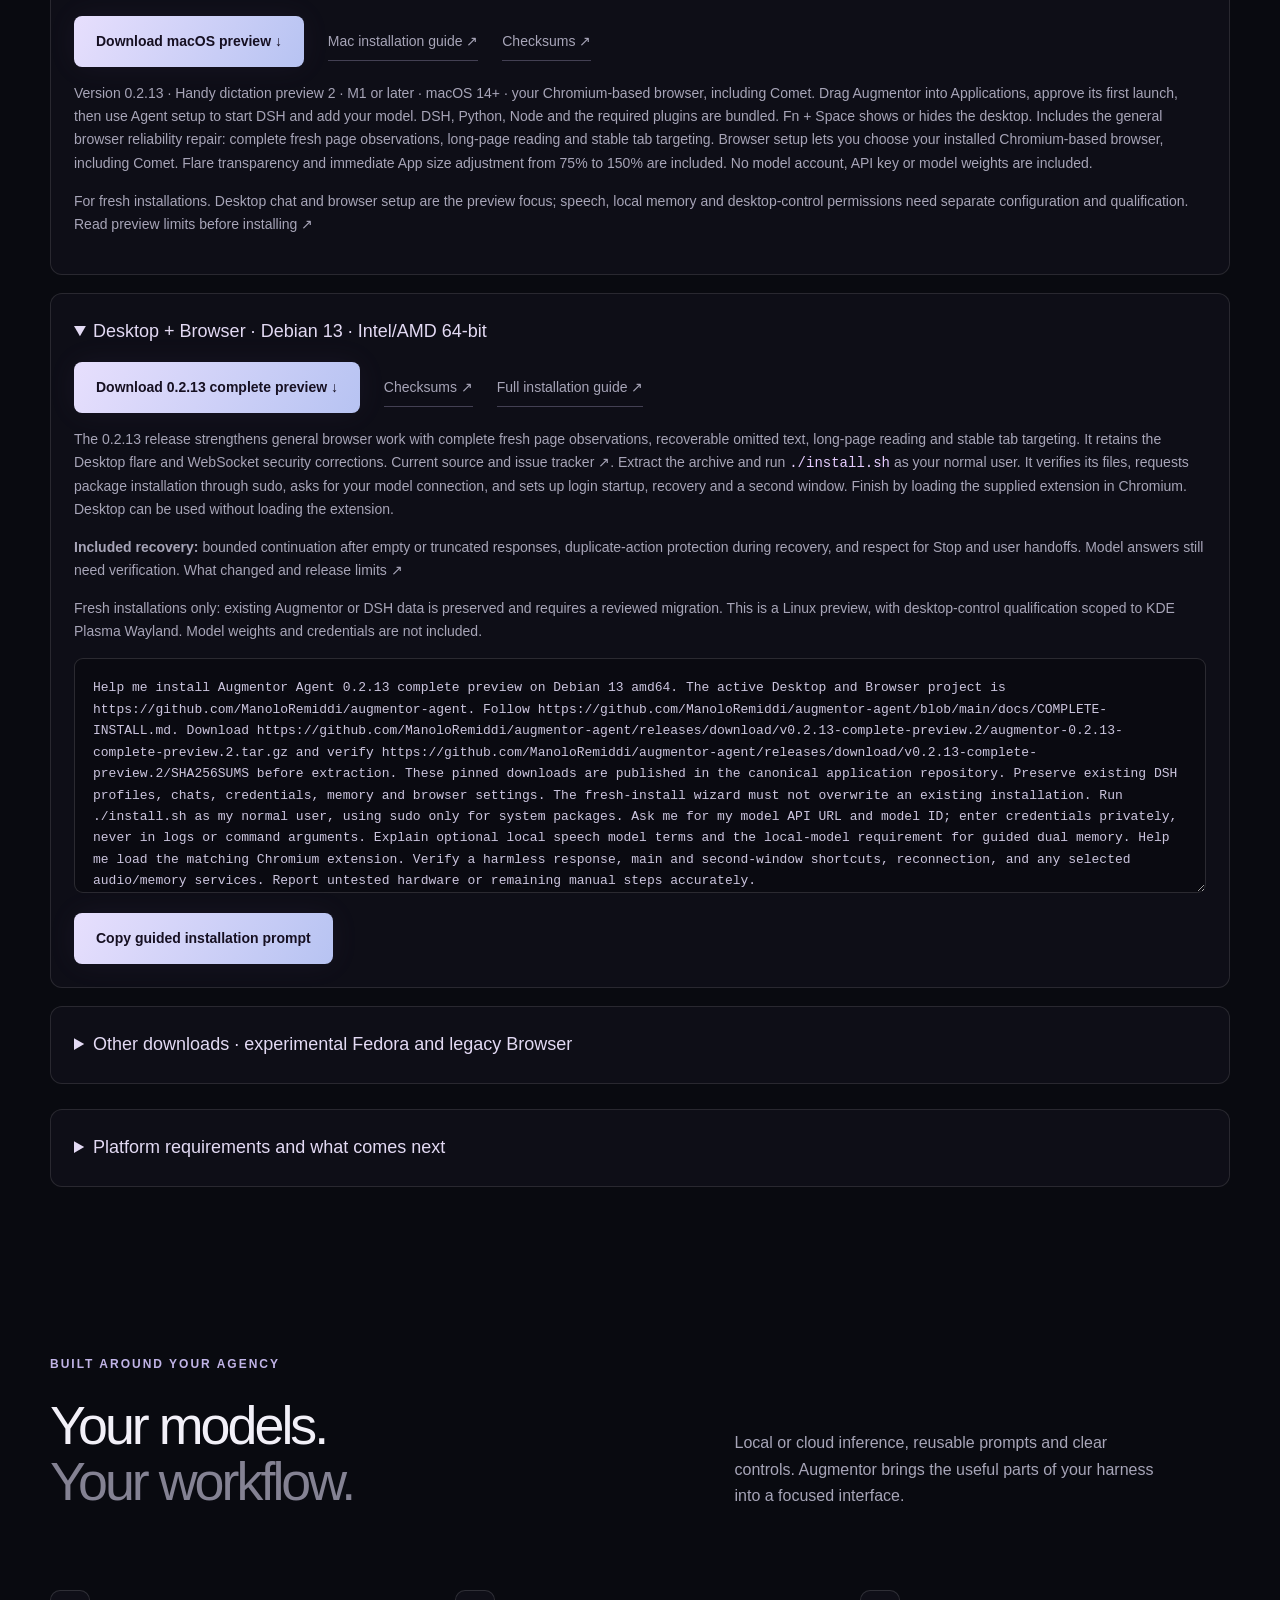
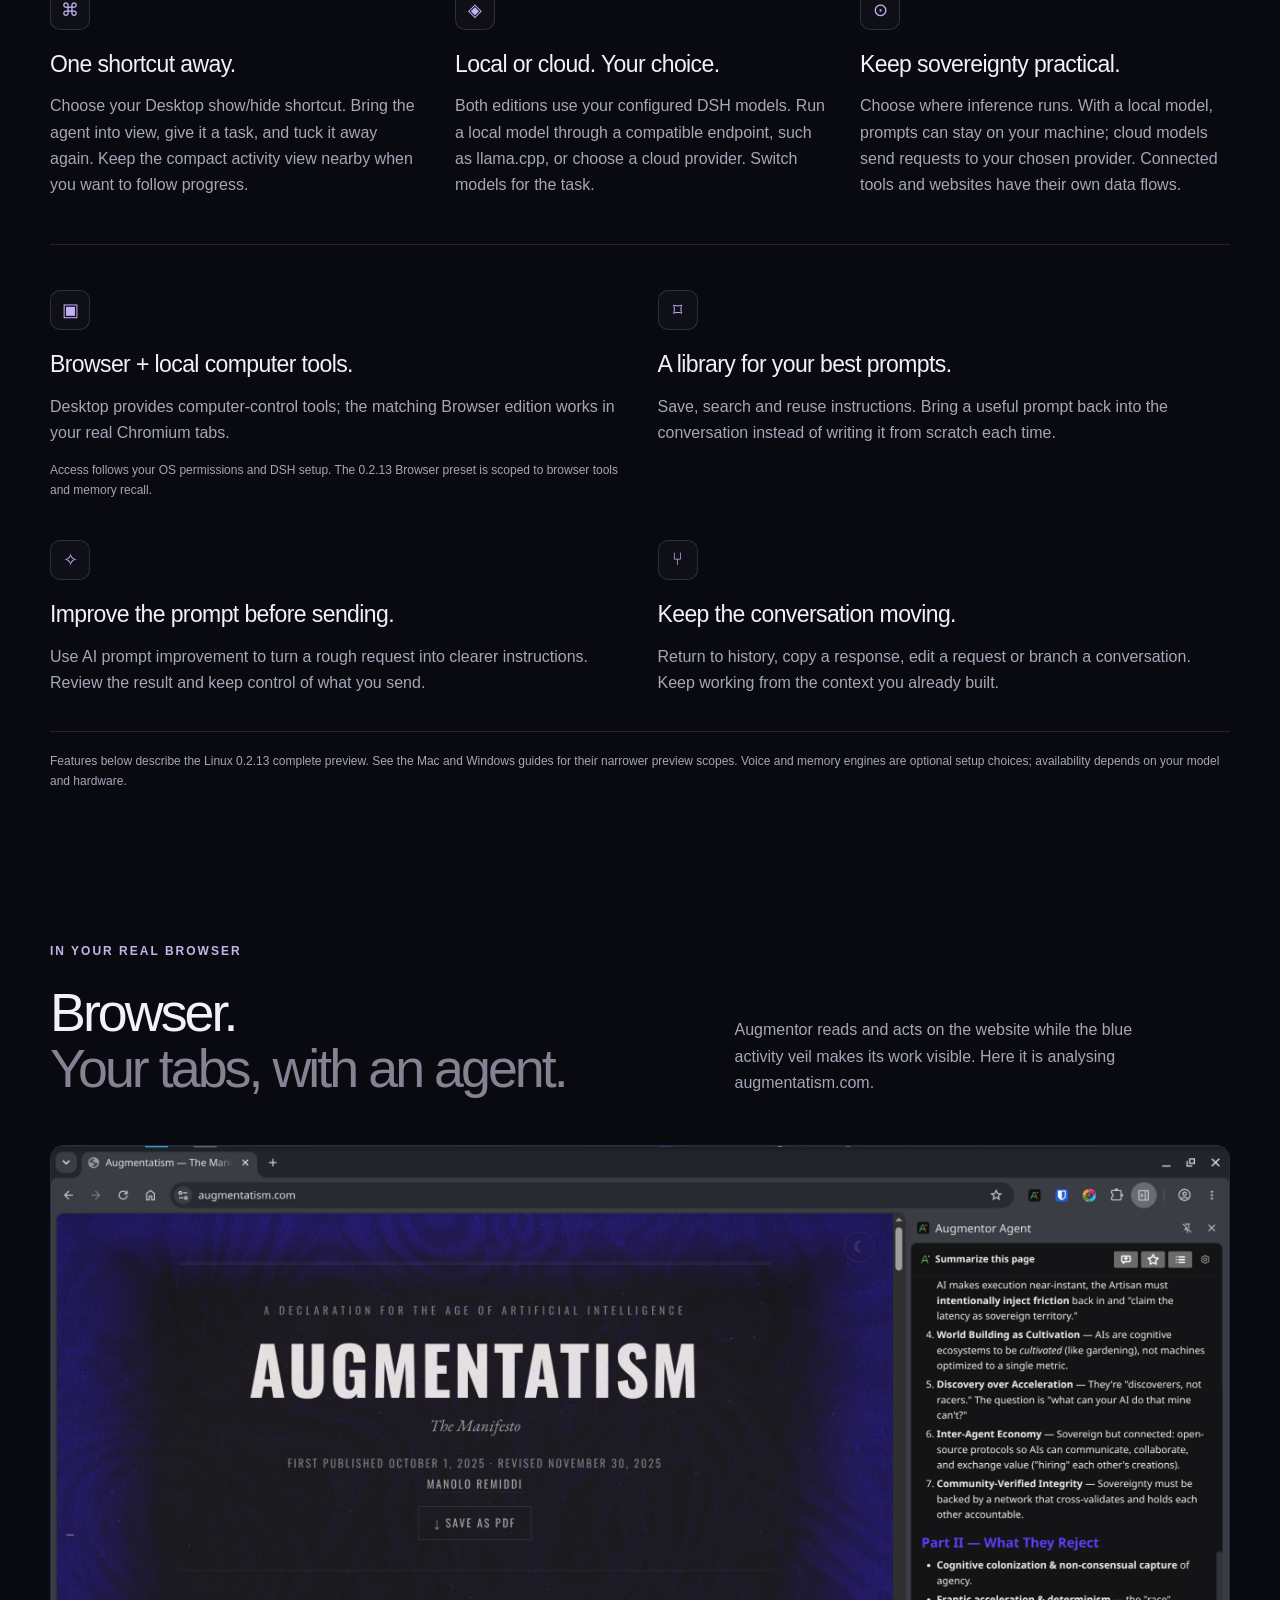
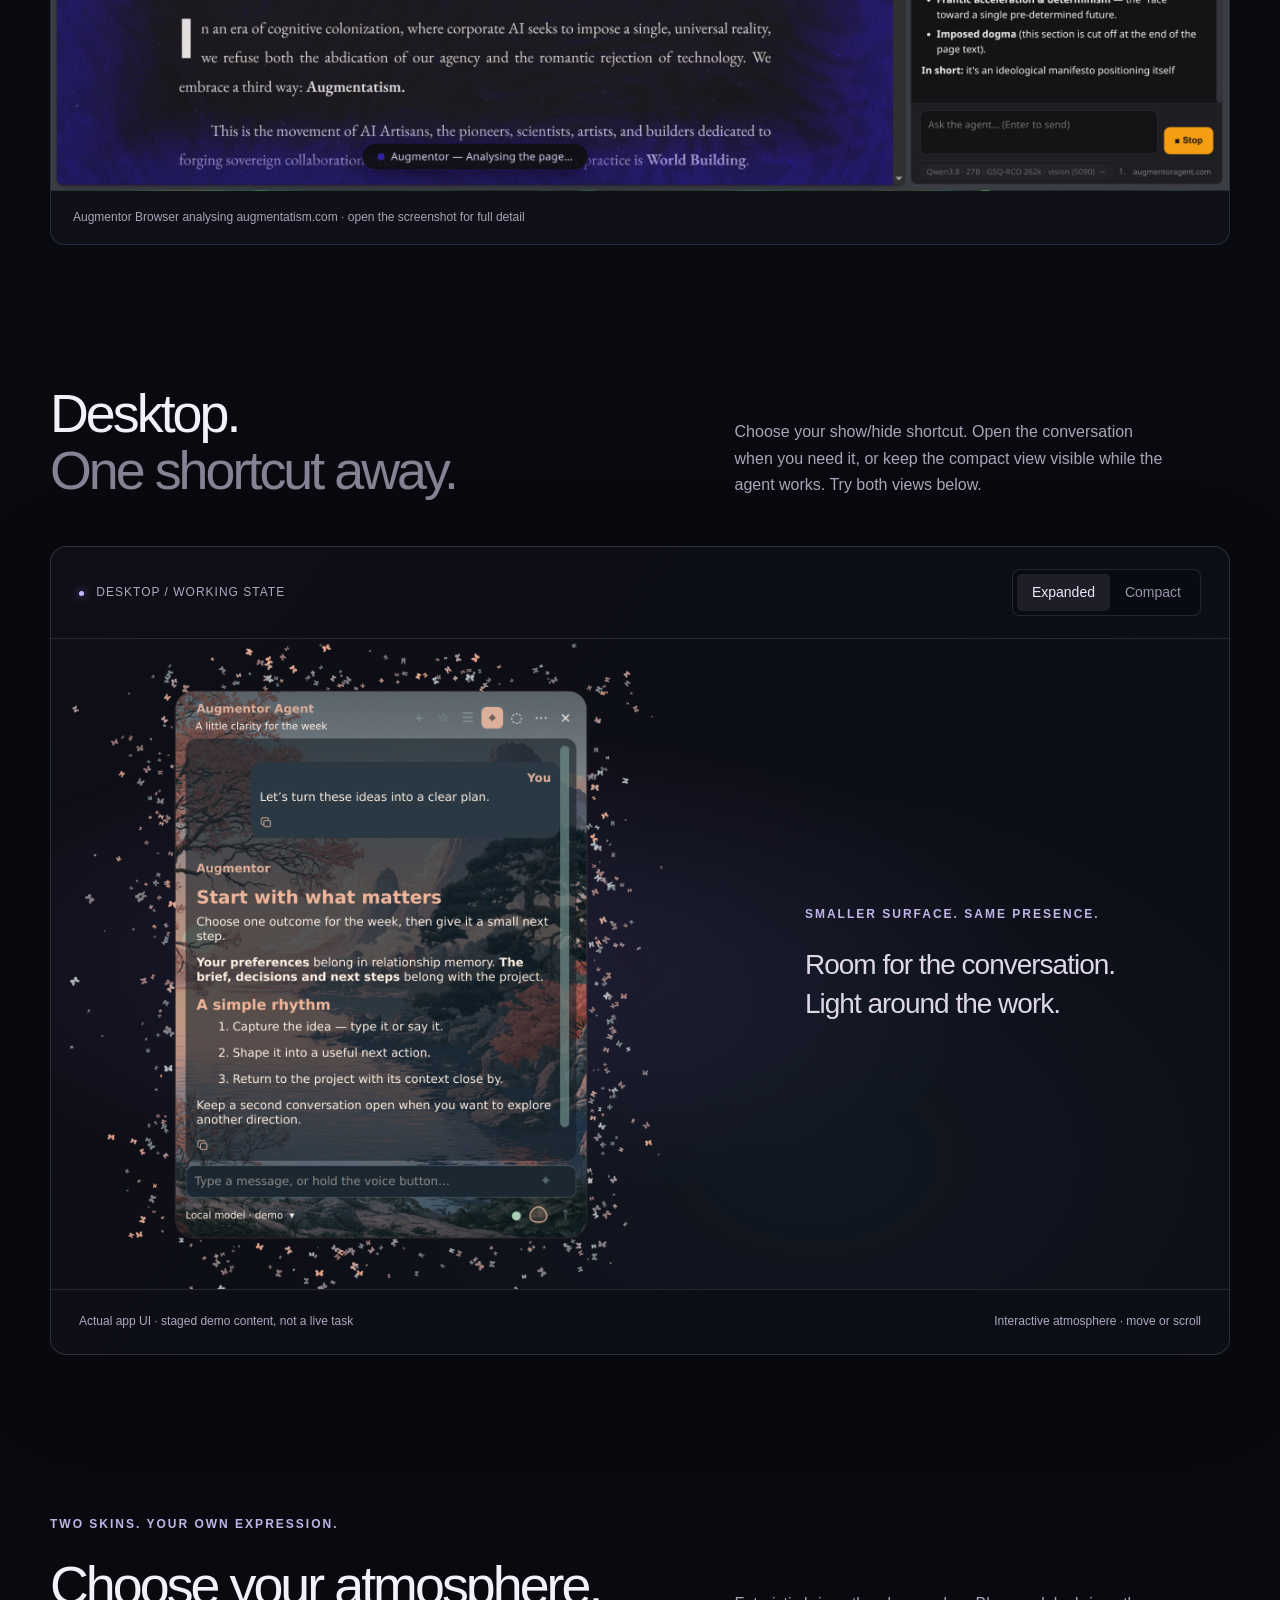
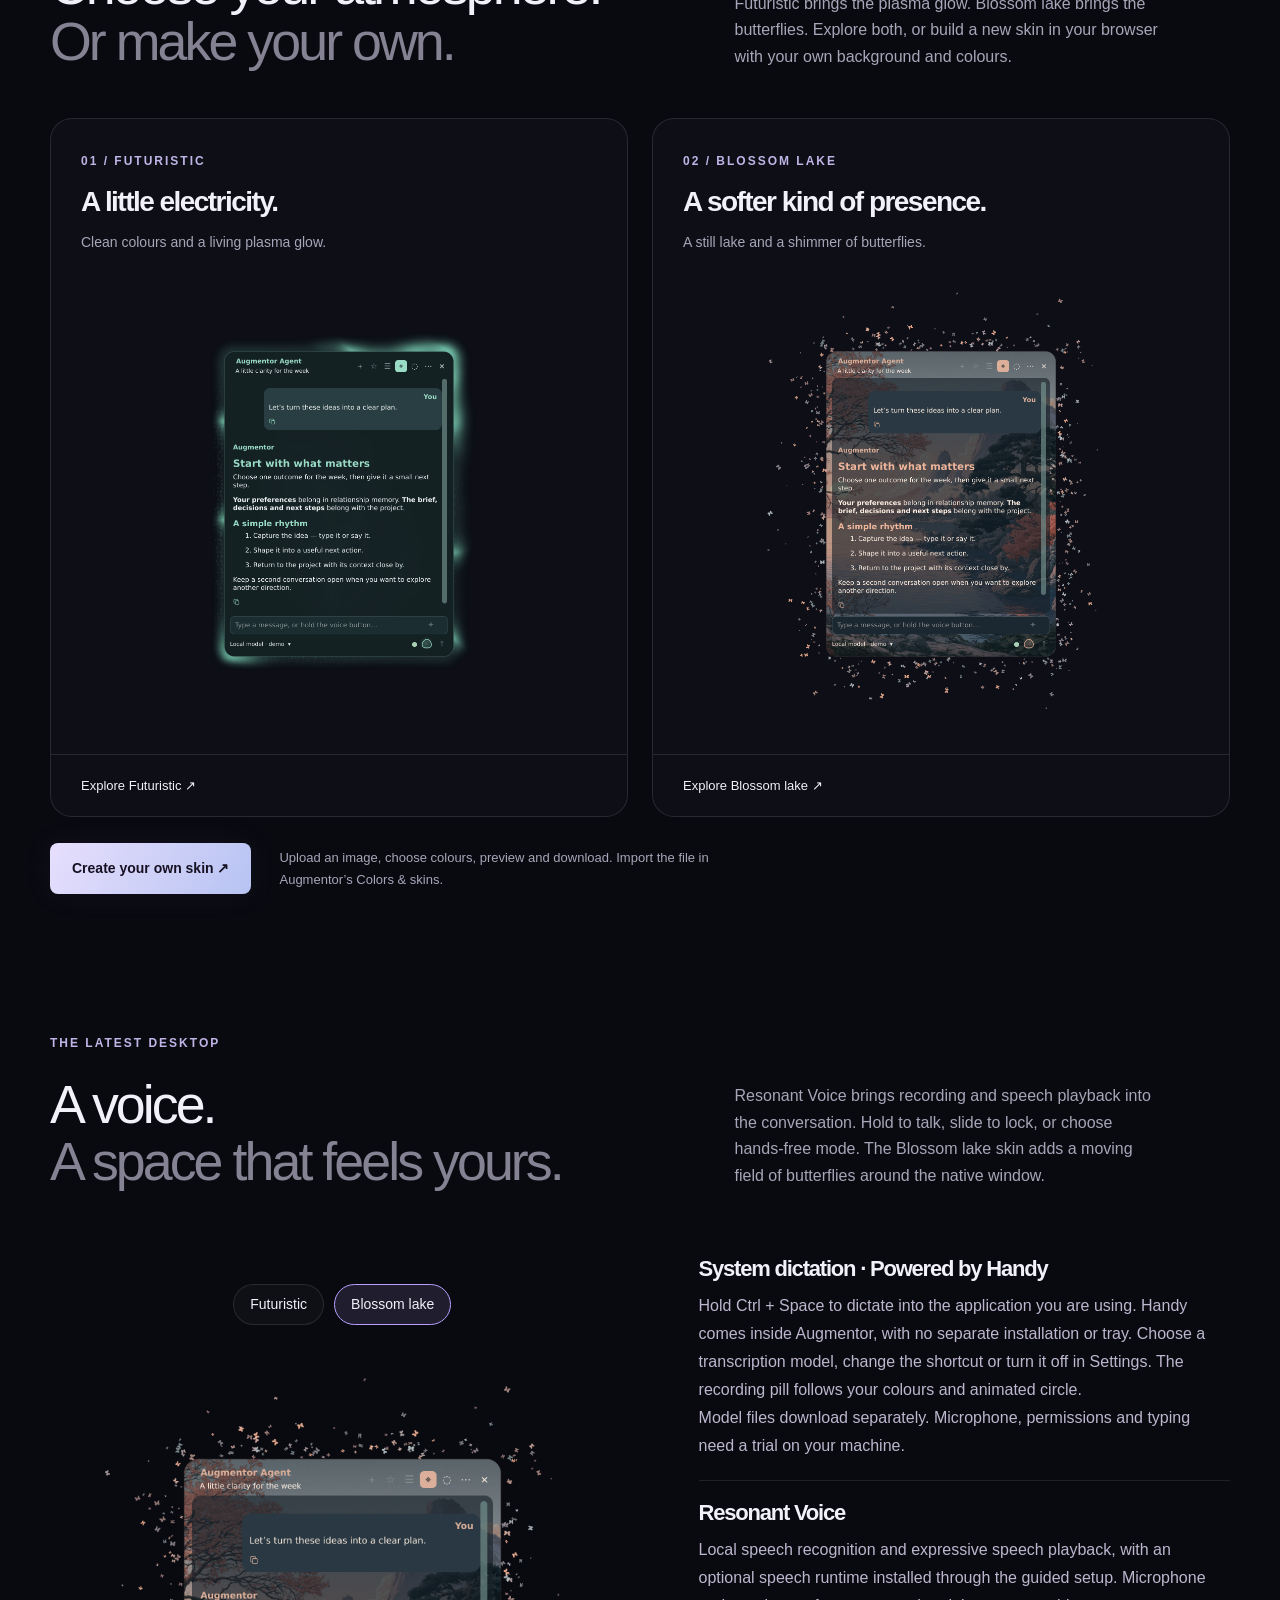
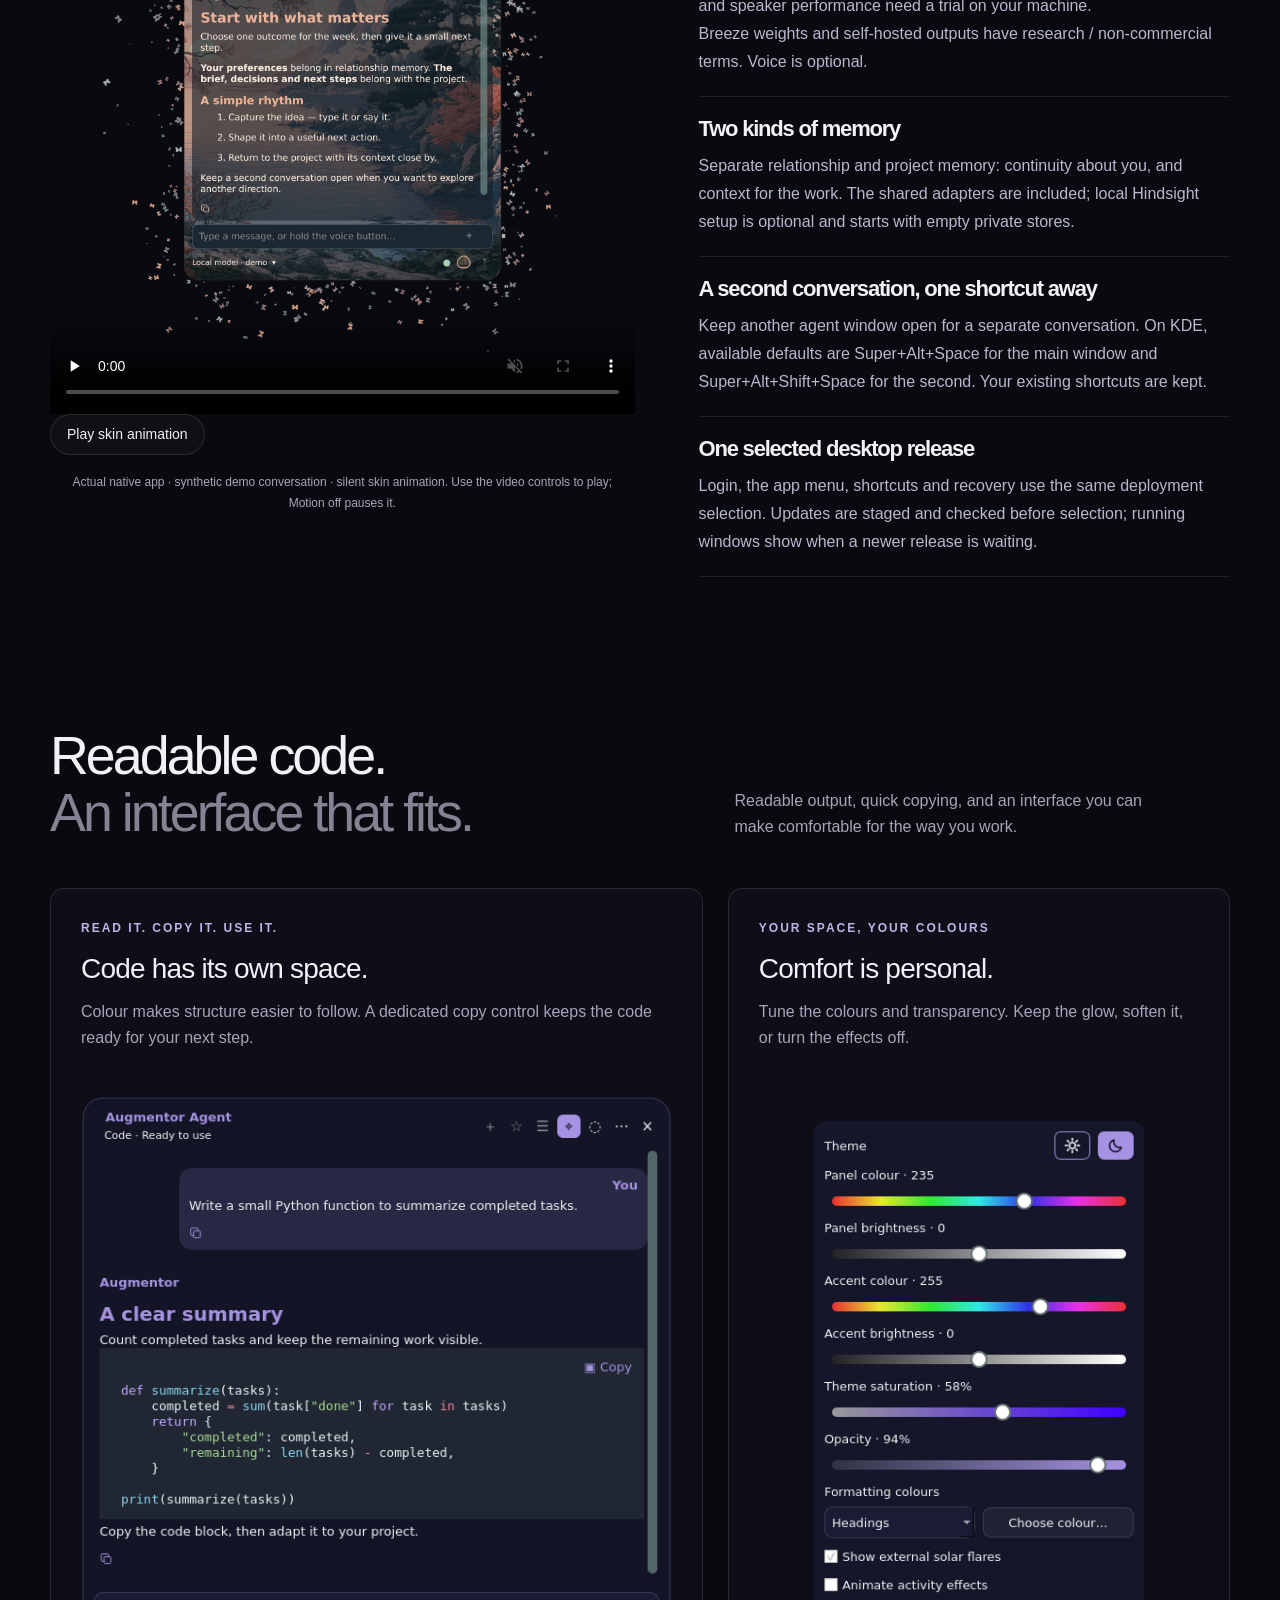
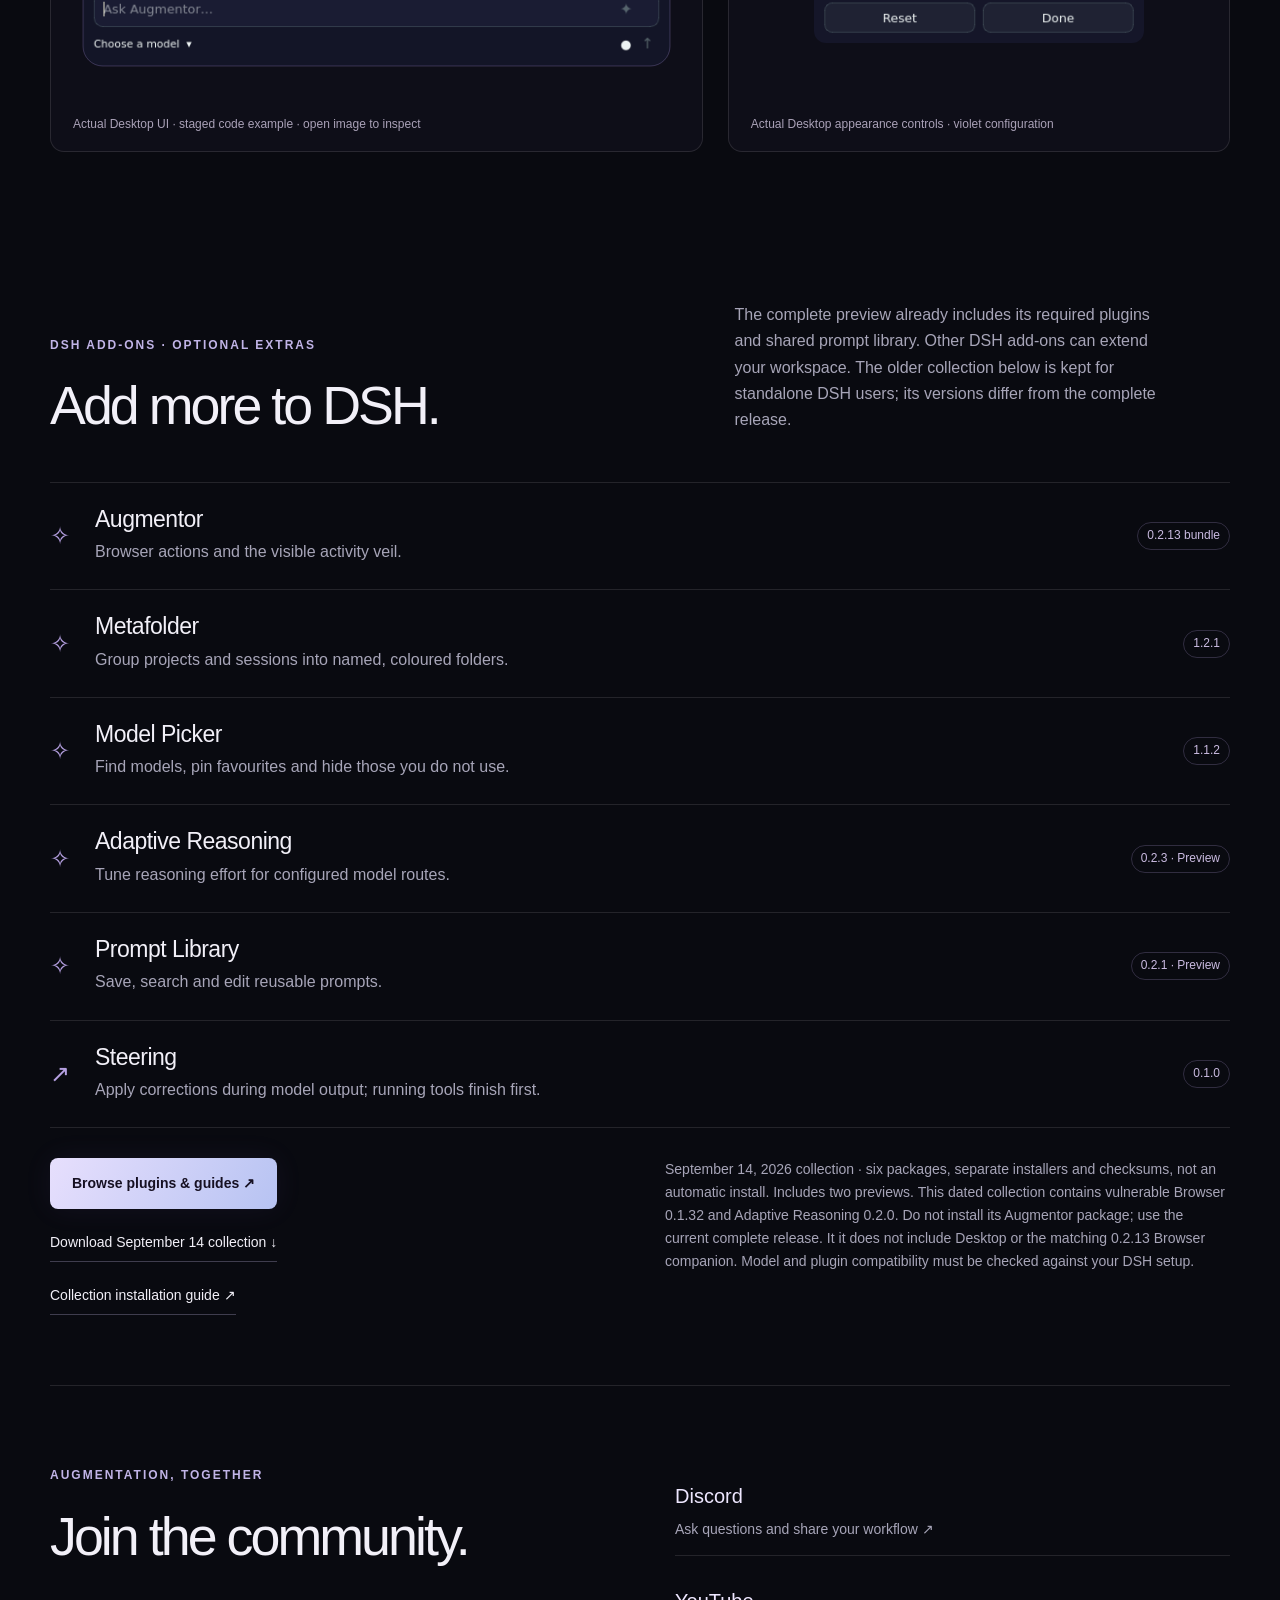
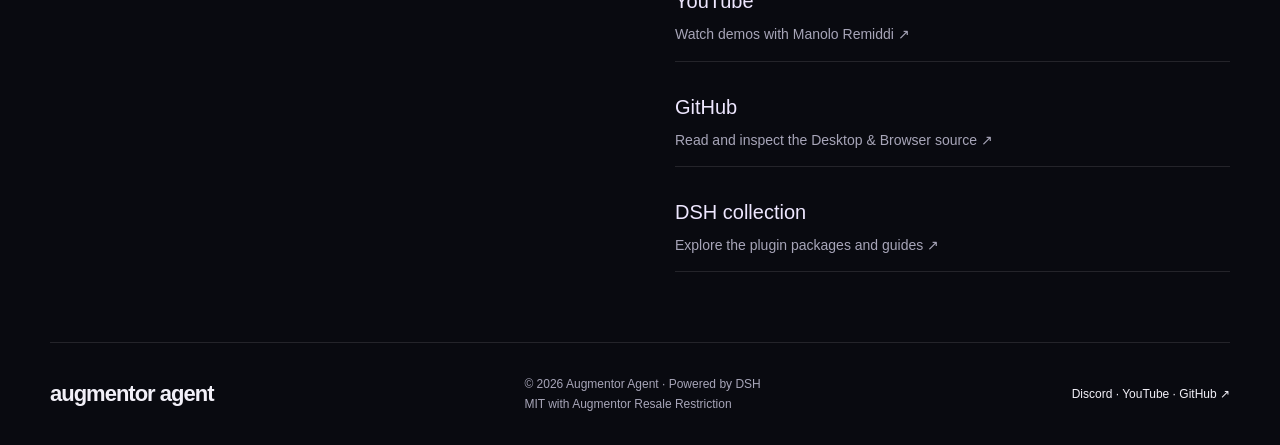
==== commit 46588946: "Publish matched Handy preview download links" ====
--- a/index.html
+++ b/index.html
@@ -11,8 +11,8 @@
             </a></nav></div></header>
 <main id="top"><section id="editions" class="shell layered-hero" aria-labelledby="product-title"><div class="layered-copy"><p class="eyebrow">AUGMENTOR AGENT · TWO EDITIONS</p><h1 id="product-title">In your browser.<br>On your desktop.<br><em>By your side.</em></h1><p class="layered-lead">Your local or cloud AI, close to the work.<br>Choose the Chromium sidebar or the native Desktop app. Both powered by DeepSeek Harness.</p><div class="hero-product-links"><div id="browser-edition"><a class="button primary" href="#installation">Get Browser <span>↗</span></a><p>Matching 0.2.13 preview · Chromium<br>Included with the Linux, Mac and Windows previews.</p></div><div id="desktop-edition"><a class="button hero-secondary" href="#installation">Get Desktop <span>↗</span></a><p>Linux + macOS + Windows previews<br>Choose your download below.</p></div></div><a class="text-link hero-install" href="#installation">Install both, or choose one ↓</a></div>
 <div class="layered-scene" aria-label="Augmentor Browser and Desktop shown on separate overlapping planes"><div class="scene-world"><div class="scene-aura" aria-hidden="true"></div><figure class="browser-plane"><figcaption><span class="plane-number">01</span><strong>Browser</strong><span>Your real tabs. Your agent alongside.</span></figcaption><a href="#in-action" aria-label="See the Browser edition in action"><img src="assets/browser-full-chromium.png" width="2560" height="1403" alt="Augmentor Browser behind the Desktop window: Chromium with the agent sidebar and active blue veil on augmentatism.com"></a></figure><figure class="desktop-plane"><a href="#experience" aria-label="See the Desktop edition in action"><span class="desktop-plane-window"><img src="assets/desktop-voice-window.png" width="1040" height="1340" alt="Augmentor Desktop with the Blossom lake skin, synthetic conversation and integrated audio control"></span></a><figcaption><span class="plane-number">02</span><strong>Desktop</strong><span>One shortcut away.</span></figcaption></figure><p class="scene-caption">Two interfaces. Your choice of model.<br><span>Desktop capture uses staged demo content.</span></p></div></div></section><section id="installation" class="shell installation"><div class="section-heading"><div><p class="eyebrow">CHOOSE YOUR PLATFORM</p><h2>Download. Set up.<br><span>Make it yours.</span></h2></div><p>Download Desktop and its matching browser companion for Linux, Apple silicon Macs or Windows 11. DSH and the required plugins are included. Bring your own local or cloud model; choose the guide for your operating system.</p></div>
-<div class="install-choice"><details open id="windows-download"><summary>Desktop + Browser · Windows 11 · Intel/AMD and ARM</summary><p><strong>First Windows preview:</strong> unsigned installer; Windows security policy may warn or block it. Physical PC testing starts with this download. Automatic updates are not available yet. <a href="windows.html#security">Read the security notice ↗</a></p><p><a class="button primary" href="https://github.com/ManoloRemiddi/augmentor-agent/releases/download/v0.2.13-windows-preview.1/Augmentor-0.2.13-windows-x64-preview.exe">Download for Intel / AMD ↓</a> <a class="button" href="https://github.com/ManoloRemiddi/augmentor-agent/releases/download/v0.2.13-windows-preview.1/Augmentor-0.2.13-windows-arm64-preview.exe">Download for Windows on ARM ↓</a></p><p><a class="text-link" href="windows.html">Windows installation guide ↗</a> <a class="text-link" href="https://github.com/ManoloRemiddi/augmentor-agent/releases/download/v0.2.13-windows-preview.1/SHA256SUMS">Checksums ↗</a></p><p>Version 0.2.13 · Windows 11 25H2 or later (build 26200+) · native x64 or ARM64. One per-user installer bundles Desktop, Browser, DSH, plugins and private runtimes. Open Augmentor from the Start menu, use Agent setup to start DSH and add your own model, then Browser setup to choose your Chromium-based browser and load the bundled extension. Ctrl + Alt + Space shows or hides the app.</p><p>Fresh installations. Local voice/memory engines, desktop automation, Windows Pi/Codex and cross-version upgrades are not qualified. RTX Spark hardware has not been tested. <a href="windows.html#limits">Read preview limits ↗</a></p></details><details open id="macos-download"><summary>Desktop + Browser · macOS · Apple silicon</summary><p><strong>Early preview:</strong> not signed with Apple Developer ID or notarized by Apple. First launch requires <strong>System Settings → Privacy &amp; Security → Open Anyway</strong>. The browser extension uses manual Load unpacked. Automatic updates are not available yet.</p><p><a class="button primary" href="https://github.com/ManoloRemiddi/augmentor-agent/releases/download/v0.2.13-macos-preview.1/augmentor-desktop-0.2.13-macos-arm64-preview.dmg">Download macOS preview ↓</a> <a class="text-link" href="macos.html">Mac installation guide ↗</a> <a class="text-link" href="https://github.com/ManoloRemiddi/augmentor-agent/releases/download/v0.2.13-macos-preview.1/SHA256SUMS">Checksums ↗</a></p><p>Version 0.2.13 · Browser reliability preview · M1 or later · macOS 14+ · your Chromium-based browser, including Comet. Drag Augmentor into Applications, approve its first launch, then use Agent setup to start DSH and add your model. DSH, Python, Node and the required plugins are bundled. Fn + Space shows or hides the desktop. Includes the general browser reliability repair: complete fresh page observations, long-page reading and stable tab targeting. Browser setup lets you choose your installed Chromium-based browser, including Comet. Flare transparency and immediate App size adjustment from 75% to 150% are included. No model account, API key or model weights are included.</p><p>For fresh installations. Desktop chat and browser setup are the preview focus; speech, local memory and desktop-control permissions need separate configuration and qualification. <a href="macos.html#limits">Read preview limits before installing ↗</a></p></details><details open><summary>Desktop + Browser · Debian 13 · Intel/AMD 64-bit</summary><p><a class="button primary" href="https://github.com/ManoloRemiddi/augmentor-agent/releases/download/v0.2.13-complete-preview.1/augmentor-0.2.13-complete-preview.1.tar.gz">Download 0.2.13 complete preview ↓</a> <a class="text-link" href="https://github.com/ManoloRemiddi/augmentor-agent/releases/download/v0.2.13-complete-preview.1/SHA256SUMS">Checksums ↗</a> <a class="text-link" href="https://github.com/ManoloRemiddi/augmentor-agent/blob/main/docs/COMPLETE-INSTALL.md">Full installation guide ↗</a></p><p>The 0.2.13 release strengthens general browser work with complete fresh page observations, recoverable omitted text, long-page reading and stable tab targeting. It retains the Desktop flare and WebSocket security corrections. <a href="https://github.com/ManoloRemiddi/augmentor-agent">Current source and issue tracker ↗</a>. Extract the archive and run <code>./install.sh</code> as your normal user. It verifies its files, requests package installation through sudo, asks for your model connection, and sets up login startup, recovery and a second window. Finish by loading the supplied extension in Chromium. Desktop can be used without loading the extension.</p><p><strong>Included recovery:</strong> bounded continuation after empty or truncated responses, duplicate-action protection during recovery, and respect for Stop and user handoffs. Model answers still need verification. <a href="https://github.com/ManoloRemiddi/augmentor-agent/blob/main/docs/RELEASE-0.2.13.md">What changed and release limits ↗</a></p><p>Fresh installations only: existing Augmentor or DSH data is preserved and requires a reviewed migration. This is a Linux preview, with desktop-control qualification scoped to KDE Plasma Wayland. Model weights and credentials are not included.</p><textarea id="desktop-install-prompt" readonly aria-label="Complete Desktop and Browser installation prompt">Help me install Augmentor Agent 0.2.13 complete preview on Debian 13 amd64. The active Desktop and Browser project is https://github.com/ManoloRemiddi/augmentor-agent. Follow https://github.com/ManoloRemiddi/augmentor-agent/blob/main/docs/COMPLETE-INSTALL.md. Download https://github.com/ManoloRemiddi/augmentor-agent/releases/download/v0.2.13-complete-preview.1/augmentor-0.2.13-complete-preview.1.tar.gz and verify https://github.com/ManoloRemiddi/augmentor-agent/releases/download/v0.2.13-complete-preview.1/SHA256SUMS before extraction. These pinned downloads are published in the canonical application repository. Preserve existing DSH profiles, chats, credentials, memory and browser settings. The fresh-install wizard must not overwrite an existing installation. Run ./install.sh as my normal user, using sudo only for system packages. Ask me for my model API URL and model ID; enter credentials privately, never in logs or command arguments. Explain optional local speech model terms and the local-model requirement for guided dual memory. Help me load the matching Chromium extension. Verify a harmless response, main and second-window shortcuts, reconnection, and any selected audio/memory services. Report untested hardware or remaining manual steps accurately.</textarea><button class="button primary copy-install" data-copy="desktop-install-prompt">Copy guided installation prompt</button></details>
+<div class="install-choice"><details open id="windows-download"><summary>Desktop + Browser · Windows 11 · Intel/AMD and ARM</summary><p><strong>Windows preview 2:</strong> unsigned installer; Windows security policy may warn or block it. Physical PC testing starts with this download. Automatic updates are not available yet. <a href="windows.html#security">Read the security notice ↗</a></p><p><a class="button primary" href="https://github.com/ManoloRemiddi/augmentor-agent/releases/download/v0.2.13-windows-preview.2/Augmentor-0.2.13-windows-x64-preview.exe">Download for Intel / AMD ↓</a> <a class="button" href="https://github.com/ManoloRemiddi/augmentor-agent/releases/download/v0.2.13-windows-preview.2/Augmentor-0.2.13-windows-arm64-preview.exe">Download for Windows on ARM ↓</a></p><p><a class="text-link" href="windows.html">Windows installation guide ↗</a> <a class="text-link" href="https://github.com/ManoloRemiddi/augmentor-agent/releases/download/v0.2.13-windows-preview.2/SHA256SUMS">Checksums ↗</a></p><p>Version 0.2.13 · Windows 11 25H2 or later (build 26200+) · native x64 or ARM64. One per-user installer bundles Desktop, Browser, DSH, plugins and private runtimes. Open Augmentor from the Start menu, use Agent setup to start DSH and add your own model, then Browser setup to choose your Chromium-based browser and load the bundled extension. Ctrl + Alt + Space shows or hides the app.</p><p>Fresh installations. Local voice/memory engines, desktop automation, Windows Pi/Codex and cross-version upgrades are not qualified. RTX Spark hardware has not been tested. <a href="windows.html#limits">Read preview limits ↗</a></p></details><details open id="macos-download"><summary>Desktop + Browser · macOS · Apple silicon</summary><p><strong>Early preview:</strong> not signed with Apple Developer ID or notarized by Apple. First launch requires <strong>System Settings → Privacy &amp; Security → Open Anyway</strong>. The browser extension uses manual Load unpacked. Automatic updates are not available yet.</p><p><a class="button primary" href="https://github.com/ManoloRemiddi/augmentor-agent/releases/download/v0.2.13-macos-preview.2/augmentor-desktop-0.2.13-macos-arm64-preview.dmg">Download macOS preview ↓</a> <a class="text-link" href="macos.html">Mac installation guide ↗</a> <a class="text-link" href="https://github.com/ManoloRemiddi/augmentor-agent/releases/download/v0.2.13-macos-preview.2/SHA256SUMS">Checksums ↗</a></p><p>Version 0.2.13 · Handy dictation preview 2 · M1 or later · macOS 14+ · your Chromium-based browser, including Comet. Drag Augmentor into Applications, approve its first launch, then use Agent setup to start DSH and add your model. DSH, Python, Node and the required plugins are bundled. Fn + Space shows or hides the desktop. Includes the general browser reliability repair: complete fresh page observations, long-page reading and stable tab targeting. Browser setup lets you choose your installed Chromium-based browser, including Comet. Flare transparency and immediate App size adjustment from 75% to 150% are included. No model account, API key or model weights are included.</p><p>For fresh installations. Desktop chat and browser setup are the preview focus; speech, local memory and desktop-control permissions need separate configuration and qualification. <a href="macos.html#limits">Read preview limits before installing ↗</a></p></details><details open><summary>Desktop + Browser · Debian 13 · Intel/AMD 64-bit</summary><p><a class="button primary" href="https://github.com/ManoloRemiddi/augmentor-agent/releases/download/v0.2.13-complete-preview.2/augmentor-0.2.13-complete-preview.2.tar.gz">Download 0.2.13 complete preview ↓</a> <a class="text-link" href="https://github.com/ManoloRemiddi/augmentor-agent/releases/download/v0.2.13-complete-preview.2/SHA256SUMS">Checksums ↗</a> <a class="text-link" href="https://github.com/ManoloRemiddi/augmentor-agent/blob/main/docs/COMPLETE-INSTALL.md">Full installation guide ↗</a></p><p>The 0.2.13 release strengthens general browser work with complete fresh page observations, recoverable omitted text, long-page reading and stable tab targeting. It retains the Desktop flare and WebSocket security corrections. <a href="https://github.com/ManoloRemiddi/augmentor-agent">Current source and issue tracker ↗</a>. Extract the archive and run <code>./install.sh</code> as your normal user. It verifies its files, requests package installation through sudo, asks for your model connection, and sets up login startup, recovery and a second window. Finish by loading the supplied extension in Chromium. Desktop can be used without loading the extension.</p><p><strong>Included recovery:</strong> bounded continuation after empty or truncated responses, duplicate-action protection during recovery, and respect for Stop and user handoffs. Model answers still need verification. <a href="https://github.com/ManoloRemiddi/augmentor-agent/blob/main/docs/RELEASE-0.2.13.md">What changed and release limits ↗</a></p><p>Fresh installations only: existing Augmentor or DSH data is preserved and requires a reviewed migration. This is a Linux preview, with desktop-control qualification scoped to KDE Plasma Wayland. Model weights and credentials are not included.</p><textarea id="desktop-install-prompt" readonly aria-label="Complete Desktop and Browser installation prompt">Help me install Augmentor Agent 0.2.13 complete preview on Debian 13 amd64. The active Desktop and Browser project is https://github.com/ManoloRemiddi/augmentor-agent. Follow https://github.com/ManoloRemiddi/augmentor-agent/blob/main/docs/COMPLETE-INSTALL.md. Download https://github.com/ManoloRemiddi/augmentor-agent/releases/download/v0.2.13-complete-preview.2/augmentor-0.2.13-complete-preview.2.tar.gz and verify https://github.com/ManoloRemiddi/augmentor-agent/releases/download/v0.2.13-complete-preview.2/SHA256SUMS before extraction. These pinned downloads are published in the canonical application repository. Preserve existing DSH profiles, chats, credentials, memory and browser settings. The fresh-install wizard must not overwrite an existing installation. Run ./install.sh as my normal user, using sudo only for system packages. Ask me for my model API URL and model ID; enter credentials privately, never in logs or command arguments. Explain optional local speech model terms and the local-model requirement for guided dual memory. Help me load the matching Chromium extension. Verify a harmless response, main and second-window shortcuts, reconnection, and any selected audio/memory services. Report untested hardware or remaining manual steps accurately.</textarea><button class="button primary copy-install" data-copy="desktop-install-prompt">Copy guided installation prompt</button></details>
 <details><summary>Other downloads · experimental Fedora and legacy Browser</summary><p>The Fedora Desktop RPM is an older experimental build with container installation/rendering checks, not the complete voice and memory installer. <a href="https://github.com/ManoloRemiddi/augmentor-agent-app/blob/main/docs/FEDORA.md">Fedora guide and download ↗</a></p><p>Browser 0.1.32 contains a known WebSocket vulnerability. Use the matching 0.2.13 complete release; the old archive is retained only for historical reference. <a href="https://github.com/ManoloRemiddi/augmentor-dsh-extension-plugin/releases/tag/v0.1.32">Legacy release ↗</a> · <a href="docs.html#install">Legacy manual ↗</a></p></details></div><p id="copy-status" class="small" role="status" aria-live="polite"></p>
 <details class="compatibility-details" id="availability"><summary>Platform requirements and what comes next</summary><div class="platform-answers"><article><h3>Your model. Your private setup.</h3><p>The installer creates new settings, tokens and memory stores on your machine. It includes Model Picker 1.1.2, Adaptive Reasoning 0.2.3 and Resonant Voice 0.1.16, plus the shared prompt, memory and execution-recovery adapters. These are installed together; no separate plugin setup is required. Memory extraction starts paused until you choose to process it. No personal conversations, credentials or microphone recordings are distributed.</p></article><article><h3>Linux and Mac previews.</h3><p>The Linux installer targets Debian 13 amd64. The Mac preview targets Apple silicon with macOS 14 or later. Windows preview targets Windows 11 25H2+ on x64 or ARM64. All previews use a manually loaded Chromium extension. See the Windows guide for unsigned-download and feature limits. Intel Macs and broader Pi support are not available yet.</p></article></div></details></section><section id="features" class="shell feature-section"><div class="section-heading"><div><p class="eyebrow">BUILT AROUND YOUR AGENCY</p><h2>Your models.<br><span>Your workflow.</span></h2></div><p>Local or cloud inference, reusable prompts and clear controls. Augmentor brings the useful parts of your harness into a focused interface.</p></div>
 <div class="principles"><article><span class="feature-icon">⌘</span><h3>One shortcut away.</h3><p>Choose your Desktop show/hide shortcut. Bring the agent into view, give it a task, and tuck it away again. Keep the compact activity view nearby when you want to follow progress.</p></article><article><span class="feature-icon">◈</span><h3>Local or cloud. Your choice.</h3><p>Both editions use your configured DSH models. Run a local model through a compatible endpoint, such as llama.cpp, or choose a cloud provider. Switch models for the task.</p></article><article><span class="feature-icon">⊙</span><h3>Keep sovereignty practical.</h3><p>Choose where inference runs. With a local model, prompts can stay on your machine; cloud models send requests to your chosen provider. Connected tools and websites have their own data flows.</p></article></div>
-<div class="feature-grid"><article><span class="feature-icon">▣</span><h3>Browser + local computer tools.</h3><p>Desktop provides computer-control tools; the matching Browser edition works in your real Chromium tabs.</p><small>Access follows your OS permissions and DSH setup. The 0.2.13 Browser preset is scoped to browser tools and memory recall.</small></article><article><span class="feature-icon">⌑</span><h3>A library for your best prompts.</h3><p>Save, search and reuse instructions. Bring a useful prompt back into the conversation instead of writing it from scratch each time.</p></article><article><span class="feature-icon">✧</span><h3>Improve the prompt before sending.</h3><p>Use AI prompt improvement to turn a rough request into clearer instructions. Review the result and keep control of what you send.</p></article><article><span class="feature-icon">⑂</span><h3>Keep the conversation moving.</h3><p>Return to history, copy a response, edit a request or branch a conversation. Keep working from the context you already built.</p></article></div><p class="feature-scope">Features below describe the Linux 0.2.13 complete preview. See the Mac and Windows guides for their narrower preview scopes. Voice and memory engines are optional setup choices; availability depends on your model and hardware.</p></section><section id="in-action" class="shell browser-action"><div class="section-heading"><div><p class="eyebrow">IN YOUR REAL BROWSER</p><h2>Browser.<br><span>Your tabs, with an agent.</span></h2></div><p>Augmentor reads and acts on the website while the blue activity veil makes its work visible. Here it is analysing <a href="https://augmentatism.com/">augmentatism.com</a>.</p></div><figure class="browser-capture"><a href="assets/browser-full-chromium.png" target="_blank" rel="noopener" class="full-browser-image"><img src="assets/browser-full-chromium.png" width="2560" height="1403" loading="lazy" alt="Full Chromium window on augmentatism.com with Augmentor sidebar actively summarizing the page, blue-violet flares, and a visible Stop control"></a><figcaption>Augmentor Browser analysing augmentatism.com · open the screenshot for full detail</figcaption></figure></section><section id="experience" class="shell experience"><div class="section-heading"><h2>Desktop.<br><span>One shortcut away.</span></h2><p>Choose your show/hide shortcut. Open the conversation when you need it, or keep the compact view visible while the agent works. Try both views below.</p></div><div class="experience-stage"><div class="stage-toolbar"><span><i class="live-dot"></i> DESKTOP / WORKING STATE</span><div class="segmented" role="group" aria-label="Desktop preview state"><button data-view="expanded" aria-pressed="true">Expanded</button><button data-view="compact" aria-pressed="false">Compact</button></div></div><div class="demo-space" id="demo-space"><div class="stage-haze" aria-hidden="true"></div><img id="expanded" class="demo-image" src="assets/desktop-voice-butterflies.png" width="1680" height="1980" alt="Native desktop with Blossom lake background, butterflies and integrated audio control" loading="lazy"><img id="compact" class="demo-image compact-image" src="assets/desktop-compact-working.png" width="424" height="424" alt="Compact desktop orb showing Working, Expand and Stop, surrounded by an activity flare" hidden loading="lazy"><div class="stage-copy"><p class="eyebrow">SMALLER SURFACE. SAME PRESENCE.</p><p id="state-description">Room for the conversation.<br>Light around the work.</p></div></div><div class="stage-footer"><span>Actual app UI · staged demo content, not a live task</span><span>Interactive atmosphere · move or scroll</span></div></div></section><section id="skins" class="shell skin-showcase"><div class="section-heading"><div><p class="eyebrow">TWO SKINS. YOUR OWN EXPRESSION.</p><h2>Choose your atmosphere.<br><span>Or make your own.</span></h2></div><p>Futuristic brings the plasma glow. Blossom lake brings the butterflies. Explore both, or build a new skin in your browser with your own background and colours.</p></div><div class="skin-showcase-grid"><a href="skins.html" class="skin-showcase-card"><div><span class="eyebrow">01 / FUTURISTIC</span><h3>A little electricity.</h3><p>Clean colours and a living plasma glow.</p></div><img src="assets/desktop-futuristic.png" width="1680" height="1980" loading="lazy" alt="Actual Futuristic Augmentor desktop with plasma activity effect"><span>Explore Futuristic ↗</span></a><a href="skins.html" class="skin-showcase-card"><div><span class="eyebrow">02 / BLOSSOM LAKE</span><h3>A softer kind of presence.</h3><p>A still lake and a shimmer of butterflies.</p></div><img src="assets/desktop-voice-butterflies.png" width="1680" height="1980" loading="lazy" alt="Actual Blossom lake Augmentor desktop with butterfly activity effect"><span>Explore Blossom lake ↗</span></a></div><p class="skin-studio-link"><a class="button primary" href="skins.html#studio">Create your own skin ↗</a><span>Upload an image, choose colours, preview and download. Import the file in Augmentor’s Colors &amp; skins.</span></p></section><section id="voice-and-memory" class="shell voice-release"><div class="section-heading"><div><p class="eyebrow">THE LATEST DESKTOP</p><h2>A voice.<br><span>A space that feels yours.</span></h2></div><p>Resonant Voice brings recording and speech playback into the conversation. Hold to talk, slide to lock, or choose hands-free mode. The Blossom lake skin adds a moving field of butterflies around the native window.</p></div><div class="voice-release-grid"><figure><div class="skin-film-picker" role="group" aria-label="Native skin animation"><button class="quiet" data-film="futuristic" aria-pressed="false">Futuristic</button><button class="quiet" data-film="blossom" aria-pressed="true">Blossom lake</button></div><video id="skin-film" loop muted playsinline controls preload="none" poster="assets/desktop-voice-butterflies.png" width="840" height="990" aria-label="Six-second capture of the native Blossom lake skin with animated butterflies"><source src="assets/desktop-skin-animation.webm" type="video/webm"></video><button id="skin-play" class="quiet" type="button">Play skin animation</button><figcaption>Actual native app · synthetic demo conversation · silent skin animation. Use the video controls to play; Motion off pauses it.</figcaption></figure><div class="release-details"><article><h3>Resonant Voice</h3><p>Local speech recognition and expressive speech playback, with an optional speech runtime installed through the guided setup. Microphone and speaker performance need a trial on your machine.</p><p class="small">Breeze weights and self-hosted outputs have <a href="https://huggingface.co/BreezeBlue/Breeze-TTS-2#license-and-responsible-use">research / non-commercial terms</a>. Voice is optional.</p></article><article><h3>Two kinds of memory</h3><p>Separate relationship and project memory: continuity about you, and context for the work. The shared adapters are included; local Hindsight setup is optional and starts with empty private stores.</p></article><article><h3>A second conversation, one shortcut away</h3><p>Keep another agent window open for a separate conversation. On KDE, available defaults are Super+Alt+Space for the main window and Super+Alt+Shift+Space for the second. Your existing shortcuts are kept.</p></article><article><h3>One selected desktop release</h3><p>Login, the app menu, shortcuts and recovery use the same deployment selection. Updates are staged and checked before selection; running windows show when a newer release is waiting.</p></article></div></div></section><section class="shell feature-gallery"><div class="section-heading"><h2>Readable code.<br><span>An interface that fits.</span></h2><p>Readable output, quick copying, and an interface you can make comfortable for the way you work.</p></div><div class="gallery-grid"><figure class="code-feature"><div><p class="eyebrow">READ IT. COPY IT. USE IT.</p><h3>Code has its own space.</h3><p>Colour makes structure easier to follow. A dedicated copy control keeps the code ready for your next step.</p></div><a href="assets/feature-code.png" target="_blank" rel="noopener"><img src="assets/feature-code.png" width="670" height="650" loading="lazy" alt="Actual Augmentor UI showing a syntax-highlighted Python function in a code box with its own copy control"></a><figcaption>Actual Desktop UI · staged code example · open image to inspect</figcaption></figure><figure class="colour-feature"><div><p class="eyebrow">YOUR SPACE, YOUR COLOURS</p><h3>Comfort is personal.</h3><p>Tune the colours and transparency. Keep the glow, soften it, or turn the effects off.</p></div><a href="assets/feature-colours.png" target="_blank" rel="noopener"><img src="assets/feature-colours.png" width="350" height="554" loading="lazy" alt="Actual colour settings with panel and accent hue, saturation, opacity and flare controls"></a><figcaption>Actual Desktop appearance controls · violet configuration</figcaption></figure></div></section><section id="plugins" class="shell plugins-section"><div class="section-heading"><div><p class="eyebrow">DSH ADD-ONS · OPTIONAL EXTRAS</p><h2>Add more to DSH.</h2></div><p>The complete preview already includes its required plugins and shared prompt library. Other DSH add-ons can extend your workspace. The older collection below is kept for standalone DSH users; its versions differ from the complete release.</p></div><div class="plugin-list"><article><span class="plugin-mark" aria-hidden="true">✧</span><div><h3>Augmentor</h3><p>Browser actions and the visible activity veil.</p></div><span class="badge">0.2.13 bundle</span></article><article><span class="plugin-mark" aria-hidden="true">✧</span><div><h3>Metafolder</h3><p>Group projects and sessions into named, coloured folders.</p></div><span class="badge">1.2.1</span></article><article><span class="plugin-mark" aria-hidden="true">✧</span><div><h3>Model Picker</h3><p>Find models, pin favourites and hide those you do not use.</p></div><span class="badge">1.1.2</span></article><article><span class="plugin-mark" aria-hidden="true">✧</span><div><h3>Adaptive Reasoning</h3><p>Tune reasoning effort for configured model routes.</p></div><span class="badge">0.2.3 · Preview</span></article><article><span class="plugin-mark" aria-hidden="true">✧</span><div><h3>Prompt Library</h3><p>Save, search and edit reusable prompts.</p></div><span class="badge">0.2.1 · Preview</span></article><article><span class="plugin-mark" aria-hidden="true">↗</span><div><h3>Steering</h3><p>Apply corrections during model output; running tools finish first.</p></div><span class="badge">0.1.0</span></article></div><div class="collection-download"><div><a class="button primary" href="plugins.html">Browse plugins &amp; guides ↗</a><a class="text-link" href="https://github.com/ManoloRemiddi/deepseek-harness-plugins/releases/download/collection-2026.09.14/augmentor-plugins-2026.09.14.zip">Download September 14 collection ↓</a><a class="text-link" href="https://github.com/ManoloRemiddi/deepseek-harness-plugins/blob/main/docs/COLLECTION-INSTALL.md">Collection installation guide ↗</a></div><p>September 14, 2026 collection · six packages, separate installers and checksums, not an automatic install. Includes two previews. This dated collection contains vulnerable Browser 0.1.32 and Adaptive Reasoning 0.2.0. Do not install its Augmentor package; use the current complete release. It it does not include Desktop or the matching 0.2.13 Browser companion. Model and plugin compatibility must be checked against your DSH setup.</p></div></section><section id="community" class="shell community"><div><p class="eyebrow">AUGMENTATION, TOGETHER</p><h2>Join the community.</h2></div><div class="community-links"><a href="https://discord.gg/MRESQnf4R4" target="_blank" rel="noopener noreferrer"><span>Discord</span>Ask questions and share your workflow ↗</a><a href="https://www.youtube.com/@manolo.remiddi" target="_blank" rel="noopener noreferrer"><span>YouTube</span>Watch demos with Manolo Remiddi ↗</a><a href="https://github.com/ManoloRemiddi/augmentor-agent" target="_blank" rel="noopener noreferrer"><span>GitHub</span>Read and inspect the Desktop &amp; Browser source ↗</a><a href="https://github.com/ManoloRemiddi/deepseek-harness-plugins" target="_blank" rel="noopener noreferrer"><span>DSH collection</span>Explore the plugin packages and guides ↗</a></div></section></main><footer class="shell"><a class="brand" href="#top">augmentor agent</a><p>© 2026 Augmentor Agent · Powered by DSH<br><a href="licensing.html">MIT with Augmentor Resale Restriction</a></p><a href="#community">Discord · YouTube · GitHub ↗</a></footer><noscript><p class="shell">The expanded preview is visible. JavaScript enables the compact preview switch and interactive atmosphere.</p></noscript></body></html>
+<div class="feature-grid"><article><span class="feature-icon">▣</span><h3>Browser + local computer tools.</h3><p>Desktop provides computer-control tools; the matching Browser edition works in your real Chromium tabs.</p><small>Access follows your OS permissions and DSH setup. The 0.2.13 Browser preset is scoped to browser tools and memory recall.</small></article><article><span class="feature-icon">⌑</span><h3>A library for your best prompts.</h3><p>Save, search and reuse instructions. Bring a useful prompt back into the conversation instead of writing it from scratch each time.</p></article><article><span class="feature-icon">✧</span><h3>Improve the prompt before sending.</h3><p>Use AI prompt improvement to turn a rough request into clearer instructions. Review the result and keep control of what you send.</p></article><article><span class="feature-icon">⑂</span><h3>Keep the conversation moving.</h3><p>Return to history, copy a response, edit a request or branch a conversation. Keep working from the context you already built.</p></article></div><p class="feature-scope">Features below describe the Linux 0.2.13 complete preview. See the Mac and Windows guides for their narrower preview scopes. Voice and memory engines are optional setup choices; availability depends on your model and hardware.</p></section><section id="in-action" class="shell browser-action"><div class="section-heading"><div><p class="eyebrow">IN YOUR REAL BROWSER</p><h2>Browser.<br><span>Your tabs, with an agent.</span></h2></div><p>Augmentor reads and acts on the website while the blue activity veil makes its work visible. Here it is analysing <a href="https://augmentatism.com/">augmentatism.com</a>.</p></div><figure class="browser-capture"><a href="assets/browser-full-chromium.png" target="_blank" rel="noopener" class="full-browser-image"><img src="assets/browser-full-chromium.png" width="2560" height="1403" loading="lazy" alt="Full Chromium window on augmentatism.com with Augmentor sidebar actively summarizing the page, blue-violet flares, and a visible Stop control"></a><figcaption>Augmentor Browser analysing augmentatism.com · open the screenshot for full detail</figcaption></figure></section><section id="experience" class="shell experience"><div class="section-heading"><h2>Desktop.<br><span>One shortcut away.</span></h2><p>Choose your show/hide shortcut. Open the conversation when you need it, or keep the compact view visible while the agent works. Try both views below.</p></div><div class="experience-stage"><div class="stage-toolbar"><span><i class="live-dot"></i> DESKTOP / WORKING STATE</span><div class="segmented" role="group" aria-label="Desktop preview state"><button data-view="expanded" aria-pressed="true">Expanded</button><button data-view="compact" aria-pressed="false">Compact</button></div></div><div class="demo-space" id="demo-space"><div class="stage-haze" aria-hidden="true"></div><img id="expanded" class="demo-image" src="assets/desktop-voice-butterflies.png" width="1680" height="1980" alt="Native desktop with Blossom lake background, butterflies and integrated audio control" loading="lazy"><img id="compact" class="demo-image compact-image" src="assets/desktop-compact-working.png" width="424" height="424" alt="Compact desktop orb showing Working, Expand and Stop, surrounded by an activity flare" hidden loading="lazy"><div class="stage-copy"><p class="eyebrow">SMALLER SURFACE. SAME PRESENCE.</p><p id="state-description">Room for the conversation.<br>Light around the work.</p></div></div><div class="stage-footer"><span>Actual app UI · staged demo content, not a live task</span><span>Interactive atmosphere · move or scroll</span></div></div></section><section id="skins" class="shell skin-showcase"><div class="section-heading"><div><p class="eyebrow">TWO SKINS. YOUR OWN EXPRESSION.</p><h2>Choose your atmosphere.<br><span>Or make your own.</span></h2></div><p>Futuristic brings the plasma glow. Blossom lake brings the butterflies. Explore both, or build a new skin in your browser with your own background and colours.</p></div><div class="skin-showcase-grid"><a href="skins.html" class="skin-showcase-card"><div><span class="eyebrow">01 / FUTURISTIC</span><h3>A little electricity.</h3><p>Clean colours and a living plasma glow.</p></div><img src="assets/desktop-futuristic.png" width="1680" height="1980" loading="lazy" alt="Actual Futuristic Augmentor desktop with plasma activity effect"><span>Explore Futuristic ↗</span></a><a href="skins.html" class="skin-showcase-card"><div><span class="eyebrow">02 / BLOSSOM LAKE</span><h3>A softer kind of presence.</h3><p>A still lake and a shimmer of butterflies.</p></div><img src="assets/desktop-voice-butterflies.png" width="1680" height="1980" loading="lazy" alt="Actual Blossom lake Augmentor desktop with butterfly activity effect"><span>Explore Blossom lake ↗</span></a></div><p class="skin-studio-link"><a class="button primary" href="skins.html#studio">Create your own skin ↗</a><span>Upload an image, choose colours, preview and download. Import the file in Augmentor’s Colors &amp; skins.</span></p></section><section id="voice-and-memory" class="shell voice-release"><div class="section-heading"><div><p class="eyebrow">THE LATEST DESKTOP</p><h2>A voice.<br><span>A space that feels yours.</span></h2></div><p>Resonant Voice brings recording and speech playback into the conversation. Hold to talk, slide to lock, or choose hands-free mode. The Blossom lake skin adds a moving field of butterflies around the native window.</p></div><div class="voice-release-grid"><figure><div class="skin-film-picker" role="group" aria-label="Native skin animation"><button class="quiet" data-film="futuristic" aria-pressed="false">Futuristic</button><button class="quiet" data-film="blossom" aria-pressed="true">Blossom lake</button></div><video id="skin-film" loop muted playsinline controls preload="none" poster="assets/desktop-voice-butterflies.png" width="840" height="990" aria-label="Six-second capture of the native Blossom lake skin with animated butterflies"><source src="assets/desktop-skin-animation.webm" type="video/webm"></video><button id="skin-play" class="quiet" type="button">Play skin animation</button><figcaption>Actual native app · synthetic demo conversation · silent skin animation. Use the video controls to play; Motion off pauses it.</figcaption></figure><div class="release-details"><article><h3>System dictation · Powered by Handy</h3><p>Hold Ctrl + Space to dictate into the application you are using. Handy comes inside Augmentor, with no separate installation or tray. Choose a transcription model, change the shortcut or turn it off in Settings. The recording pill follows your colours and animated circle.</p><p class="small">Model files download separately. Microphone, permissions and typing need a trial on your machine.</p></article><article><h3>Resonant Voice</h3><p>Local speech recognition and expressive speech playback, with an optional speech runtime installed through the guided setup. Microphone and speaker performance need a trial on your machine.</p><p class="small">Breeze weights and self-hosted outputs have <a href="https://huggingface.co/BreezeBlue/Breeze-TTS-2#license-and-responsible-use">research / non-commercial terms</a>. Voice is optional.</p></article><article><h3>Two kinds of memory</h3><p>Separate relationship and project memory: continuity about you, and context for the work. The shared adapters are included; local Hindsight setup is optional and starts with empty private stores.</p></article><article><h3>A second conversation, one shortcut away</h3><p>Keep another agent window open for a separate conversation. On KDE, available defaults are Super+Alt+Space for the main window and Super+Alt+Shift+Space for the second. Your existing shortcuts are kept.</p></article><article><h3>One selected desktop release</h3><p>Login, the app menu, shortcuts and recovery use the same deployment selection. Updates are staged and checked before selection; running windows show when a newer release is waiting.</p></article></div></div></section><section class="shell feature-gallery"><div class="section-heading"><h2>Readable code.<br><span>An interface that fits.</span></h2><p>Readable output, quick copying, and an interface you can make comfortable for the way you work.</p></div><div class="gallery-grid"><figure class="code-feature"><div><p class="eyebrow">READ IT. COPY IT. USE IT.</p><h3>Code has its own space.</h3><p>Colour makes structure easier to follow. A dedicated copy control keeps the code ready for your next step.</p></div><a href="assets/feature-code.png" target="_blank" rel="noopener"><img src="assets/feature-code.png" width="670" height="650" loading="lazy" alt="Actual Augmentor UI showing a syntax-highlighted Python function in a code box with its own copy control"></a><figcaption>Actual Desktop UI · staged code example · open image to inspect</figcaption></figure><figure class="colour-feature"><div><p class="eyebrow">YOUR SPACE, YOUR COLOURS</p><h3>Comfort is personal.</h3><p>Tune the colours and transparency. Keep the glow, soften it, or turn the effects off.</p></div><a href="assets/feature-colours.png" target="_blank" rel="noopener"><img src="assets/feature-colours.png" width="350" height="554" loading="lazy" alt="Actual colour settings with panel and accent hue, saturation, opacity and flare controls"></a><figcaption>Actual Desktop appearance controls · violet configuration</figcaption></figure></div></section><section id="plugins" class="shell plugins-section"><div class="section-heading"><div><p class="eyebrow">DSH ADD-ONS · OPTIONAL EXTRAS</p><h2>Add more to DSH.</h2></div><p>The complete preview already includes its required plugins and shared prompt library. Other DSH add-ons can extend your workspace. The older collection below is kept for standalone DSH users; its versions differ from the complete release.</p></div><div class="plugin-list"><article><span class="plugin-mark" aria-hidden="true">✧</span><div><h3>Augmentor</h3><p>Browser actions and the visible activity veil.</p></div><span class="badge">0.2.13 bundle</span></article><article><span class="plugin-mark" aria-hidden="true">✧</span><div><h3>Metafolder</h3><p>Group projects and sessions into named, coloured folders.</p></div><span class="badge">1.2.1</span></article><article><span class="plugin-mark" aria-hidden="true">✧</span><div><h3>Model Picker</h3><p>Find models, pin favourites and hide those you do not use.</p></div><span class="badge">1.1.2</span></article><article><span class="plugin-mark" aria-hidden="true">✧</span><div><h3>Adaptive Reasoning</h3><p>Tune reasoning effort for configured model routes.</p></div><span class="badge">0.2.3 · Preview</span></article><article><span class="plugin-mark" aria-hidden="true">✧</span><div><h3>Prompt Library</h3><p>Save, search and edit reusable prompts.</p></div><span class="badge">0.2.1 · Preview</span></article><article><span class="plugin-mark" aria-hidden="true">↗</span><div><h3>Steering</h3><p>Apply corrections during model output; running tools finish first.</p></div><span class="badge">0.1.0</span></article></div><div class="collection-download"><div><a class="button primary" href="plugins.html">Browse plugins &amp; guides ↗</a><a class="text-link" href="https://github.com/ManoloRemiddi/deepseek-harness-plugins/releases/download/collection-2026.09.14/augmentor-plugins-2026.09.14.zip">Download September 14 collection ↓</a><a class="text-link" href="https://github.com/ManoloRemiddi/deepseek-harness-plugins/blob/main/docs/COLLECTION-INSTALL.md">Collection installation guide ↗</a></div><p>September 14, 2026 collection · six packages, separate installers and checksums, not an automatic install. Includes two previews. This dated collection contains vulnerable Browser 0.1.32 and Adaptive Reasoning 0.2.0. Do not install its Augmentor package; use the current complete release. It it does not include Desktop or the matching 0.2.13 Browser companion. Model and plugin compatibility must be checked against your DSH setup.</p></div></section><section id="community" class="shell community"><div><p class="eyebrow">AUGMENTATION, TOGETHER</p><h2>Join the community.</h2></div><div class="community-links"><a href="https://discord.gg/MRESQnf4R4" target="_blank" rel="noopener noreferrer"><span>Discord</span>Ask questions and share your workflow ↗</a><a href="https://www.youtube.com/@manolo.remiddi" target="_blank" rel="noopener noreferrer"><span>YouTube</span>Watch demos with Manolo Remiddi ↗</a><a href="https://github.com/ManoloRemiddi/augmentor-agent" target="_blank" rel="noopener noreferrer"><span>GitHub</span>Read and inspect the Desktop &amp; Browser source ↗</a><a href="https://github.com/ManoloRemiddi/deepseek-harness-plugins" target="_blank" rel="noopener noreferrer"><span>DSH collection</span>Explore the plugin packages and guides ↗</a></div></section></main><footer class="shell"><a class="brand" href="#top">augmentor agent</a><p>© 2026 Augmentor Agent · Powered by DSH<br><a href="licensing.html">MIT with Augmentor Resale Restriction</a></p><a href="#community">Discord · YouTube · GitHub ↗</a></footer><noscript><p class="shell">The expanded preview is visible. JavaScript enables the compact preview switch and interactive atmosphere.</p></noscript></body></html>
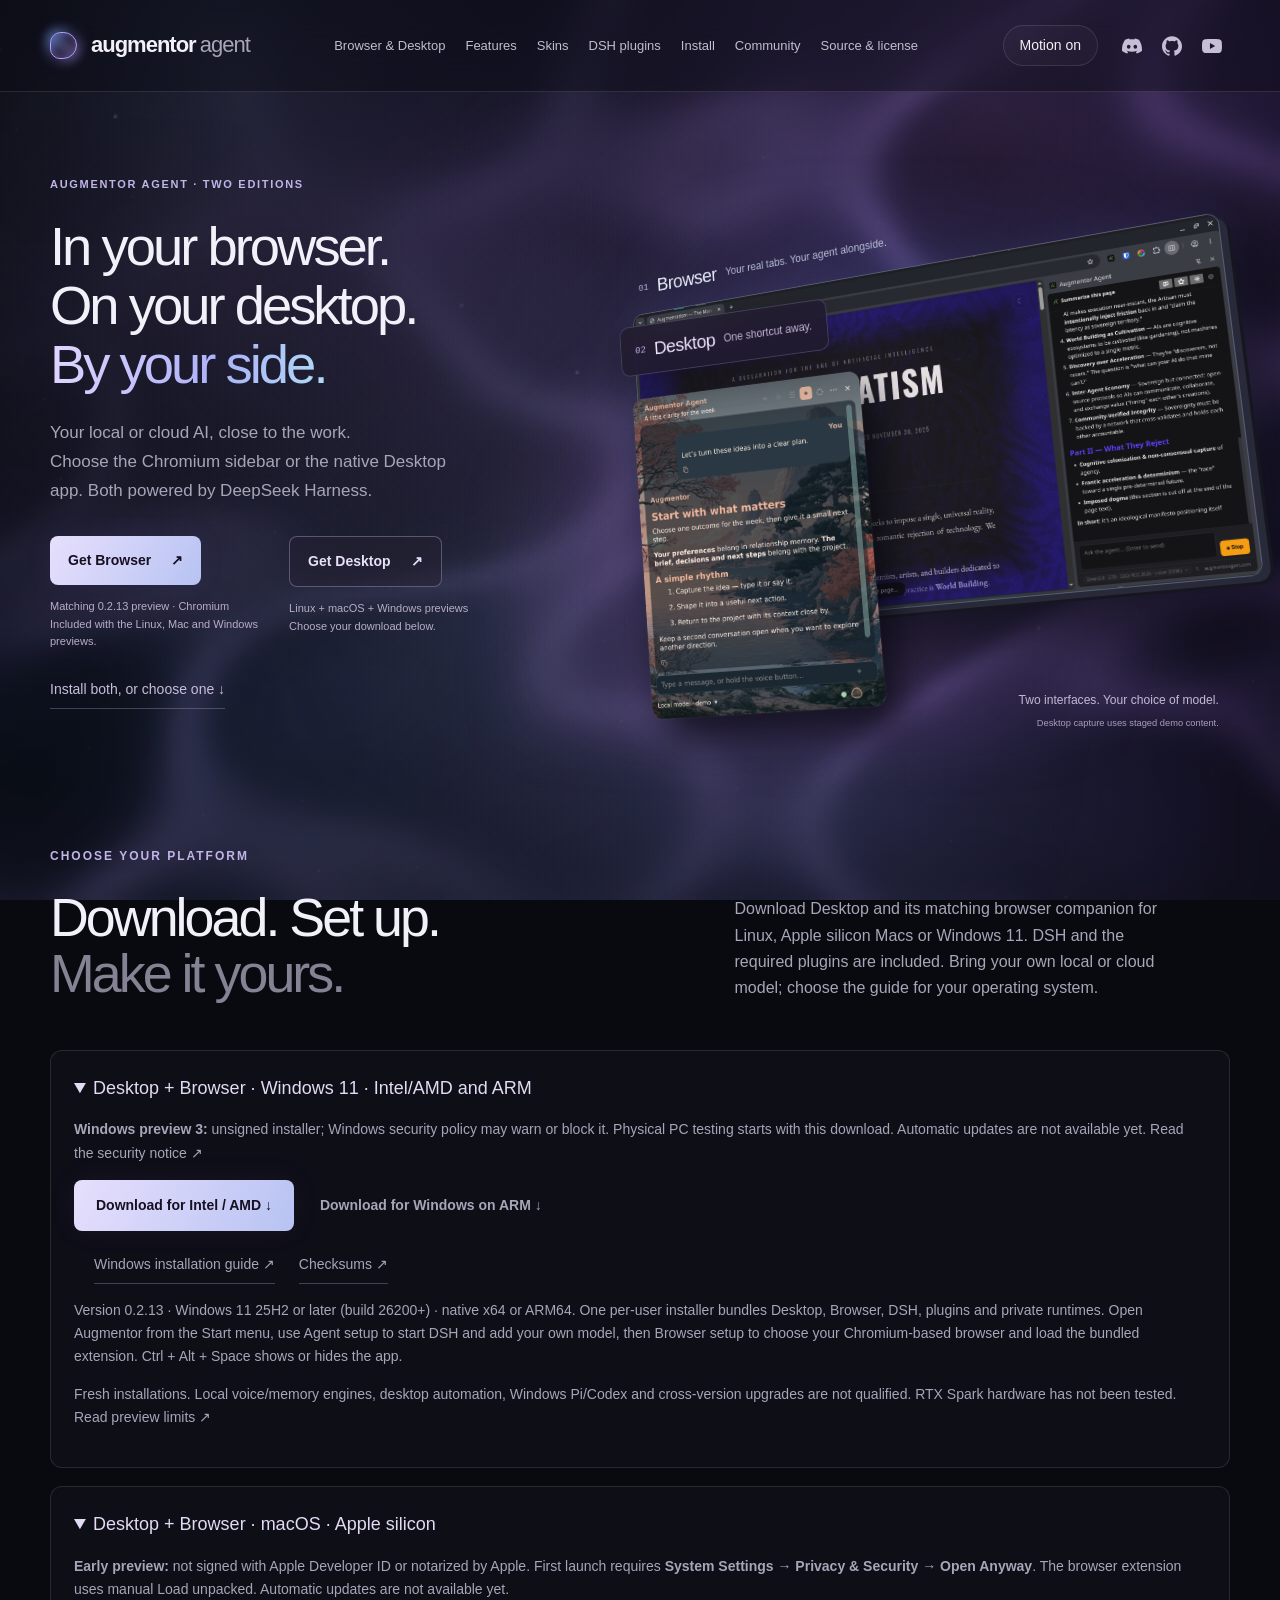
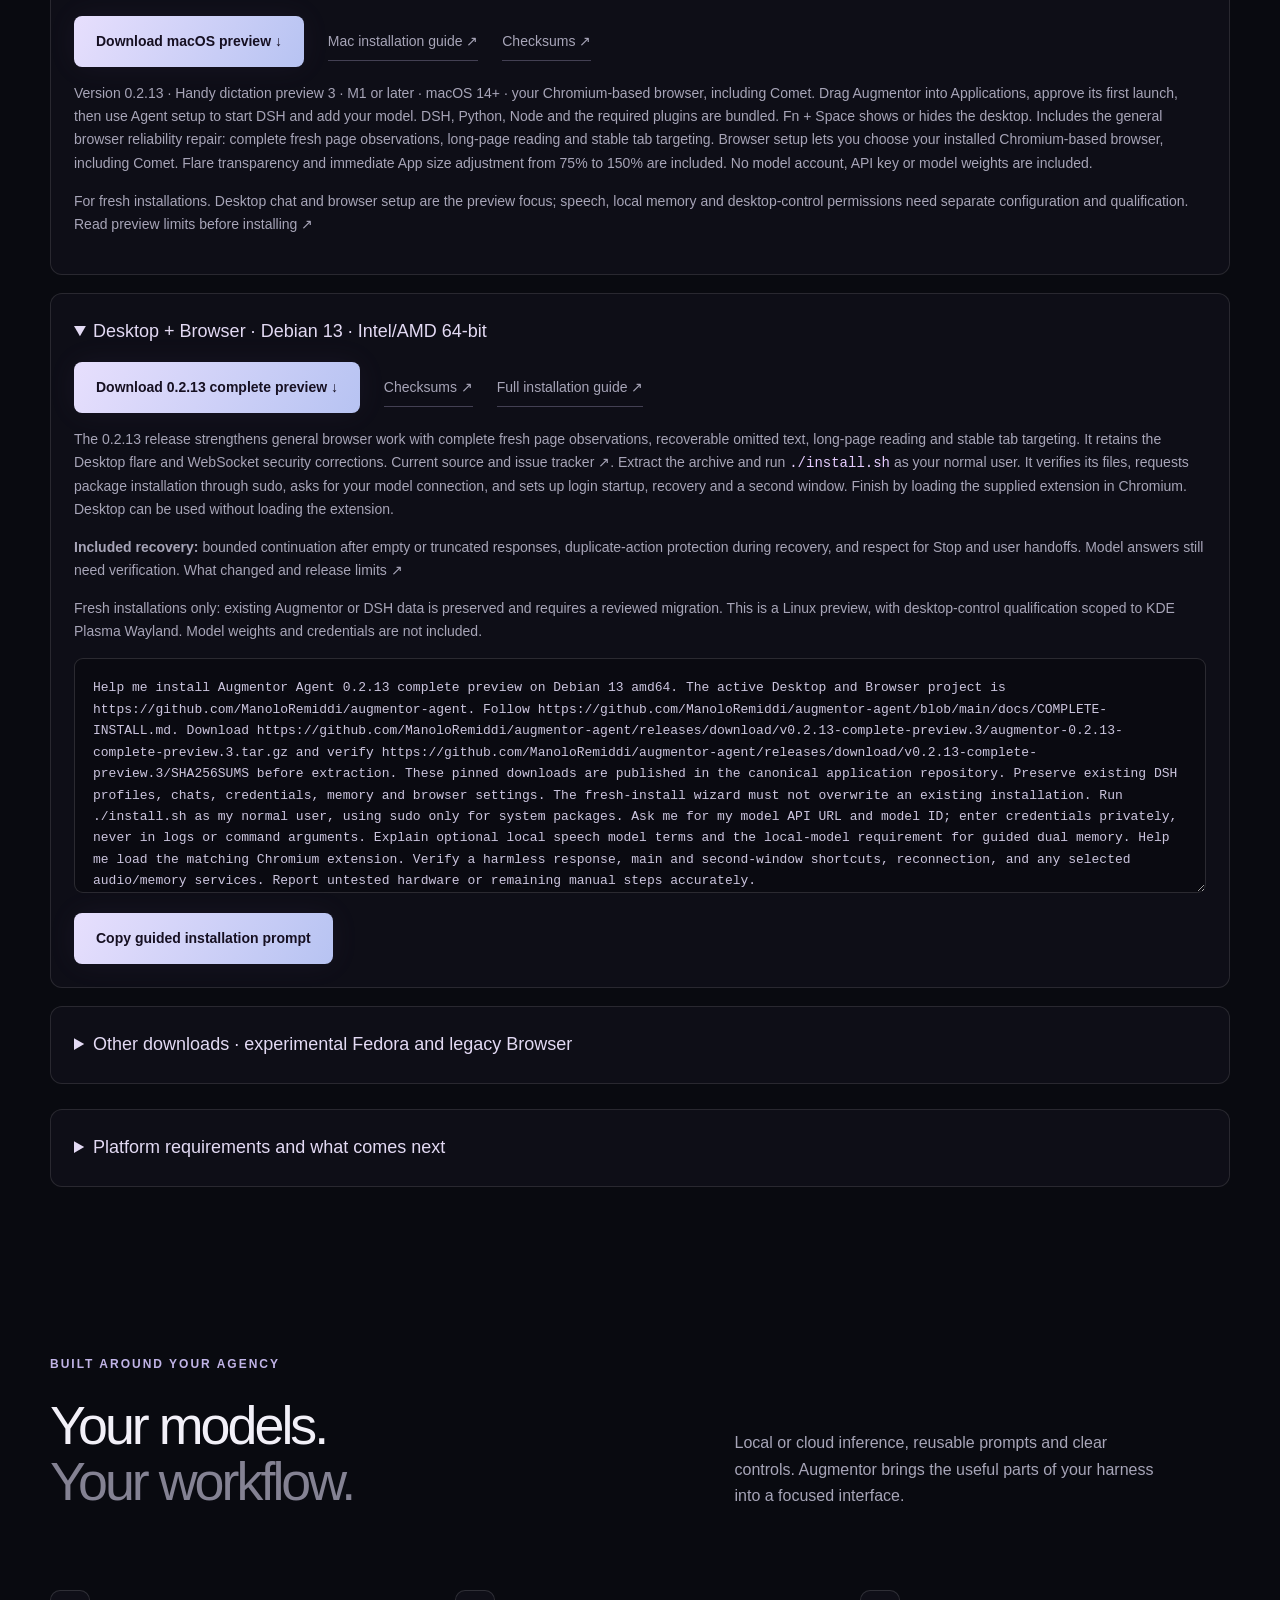
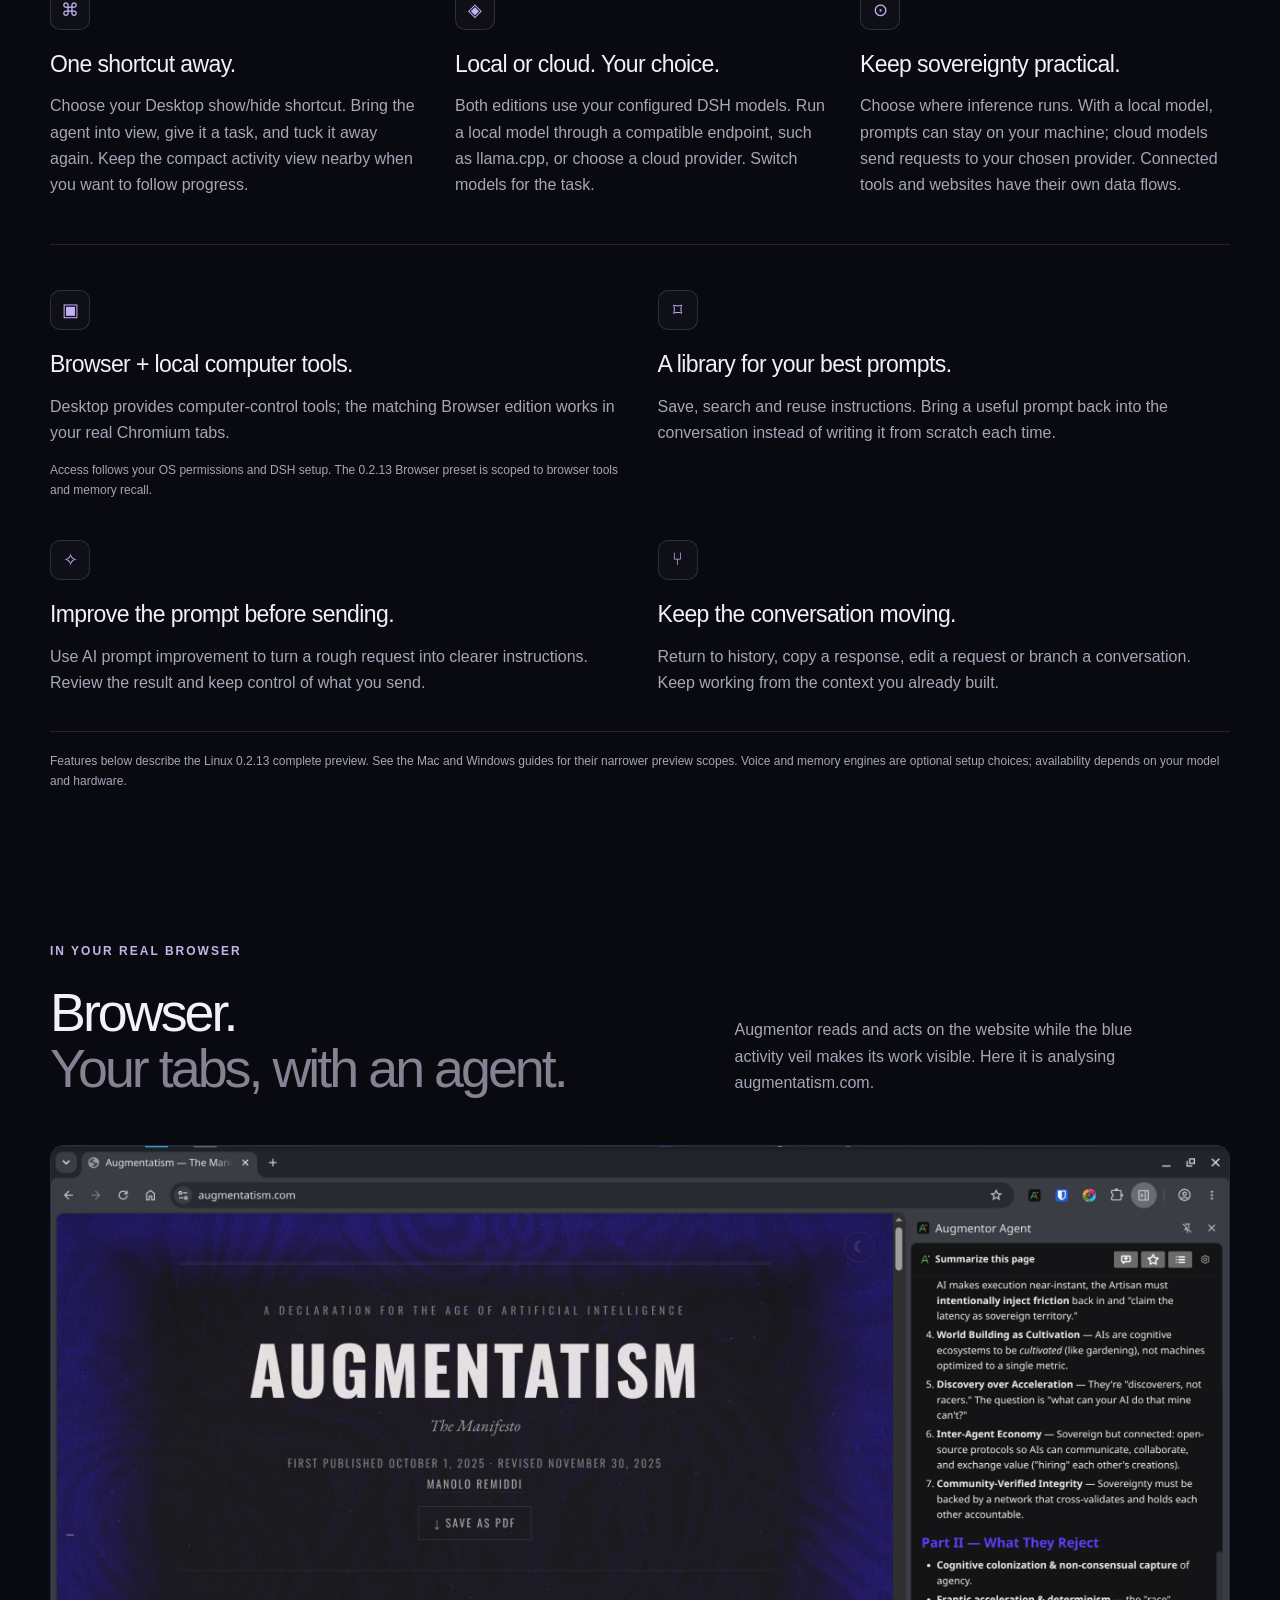
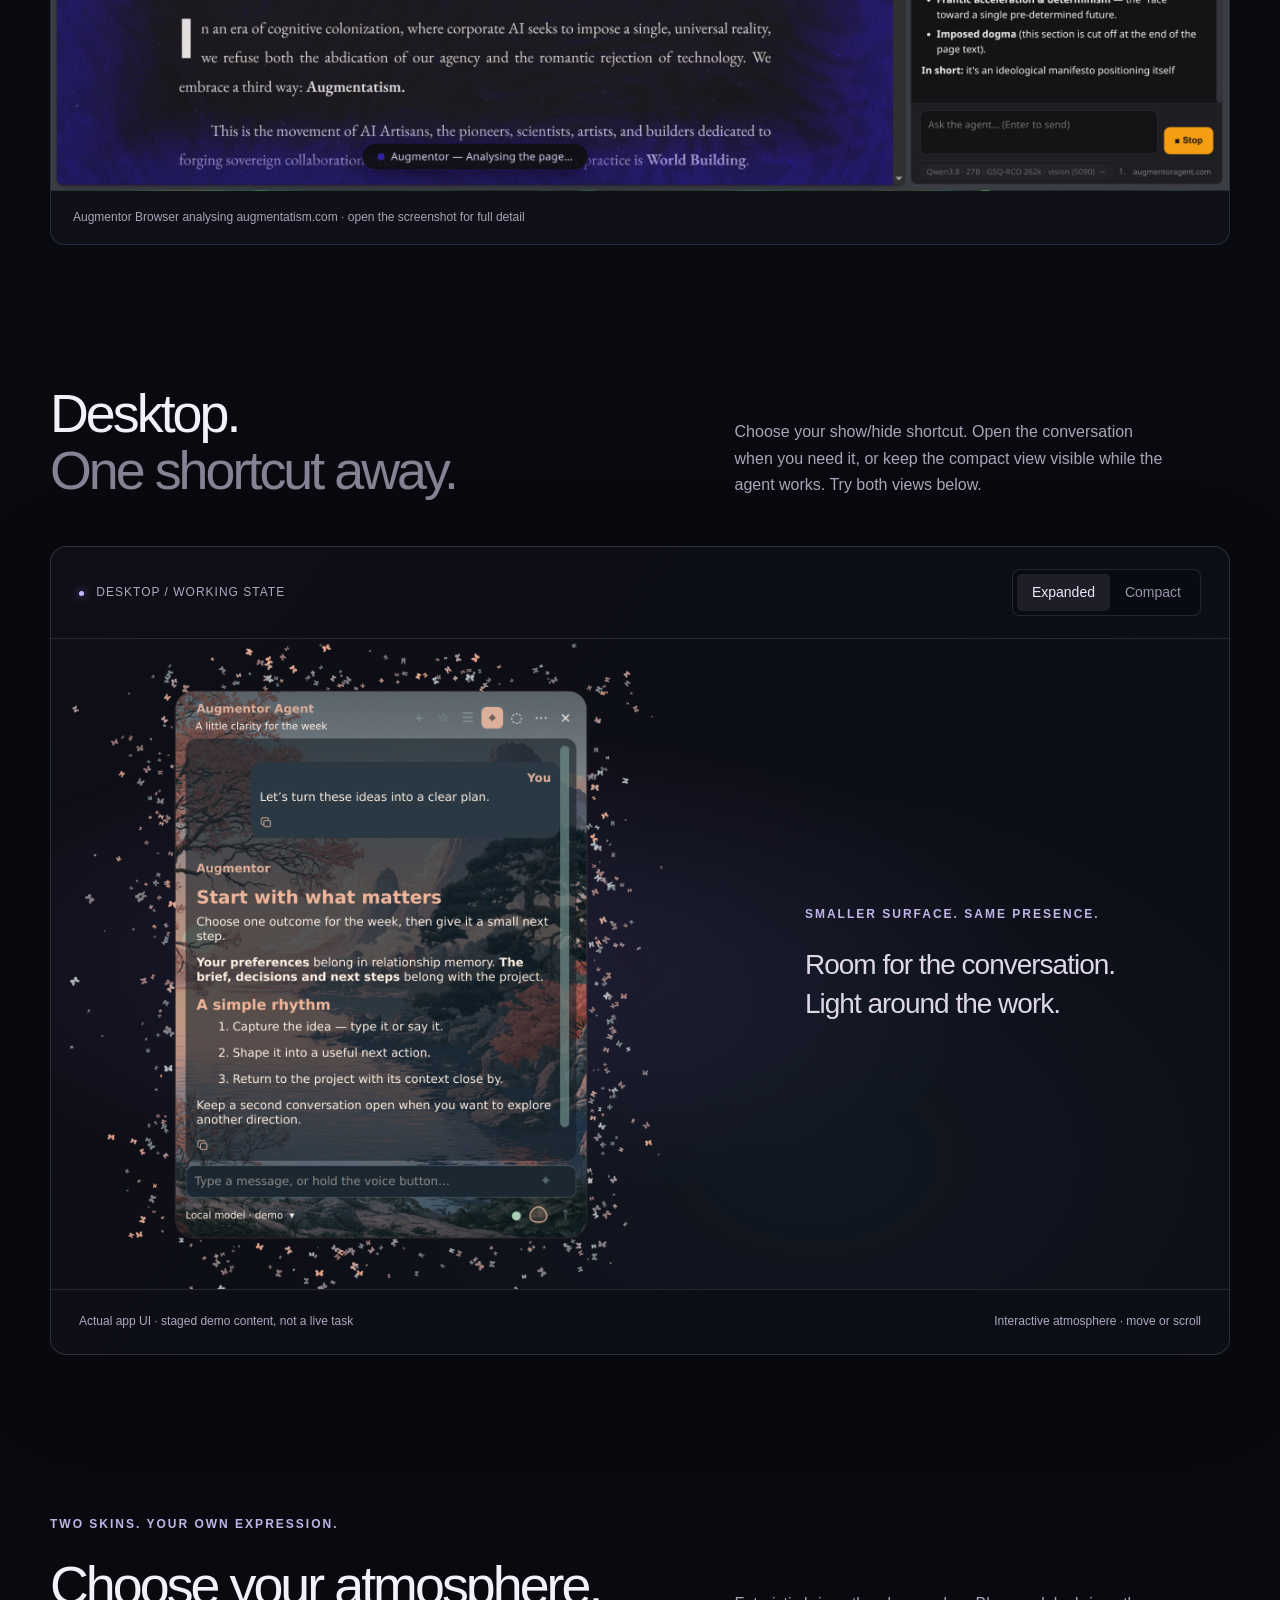
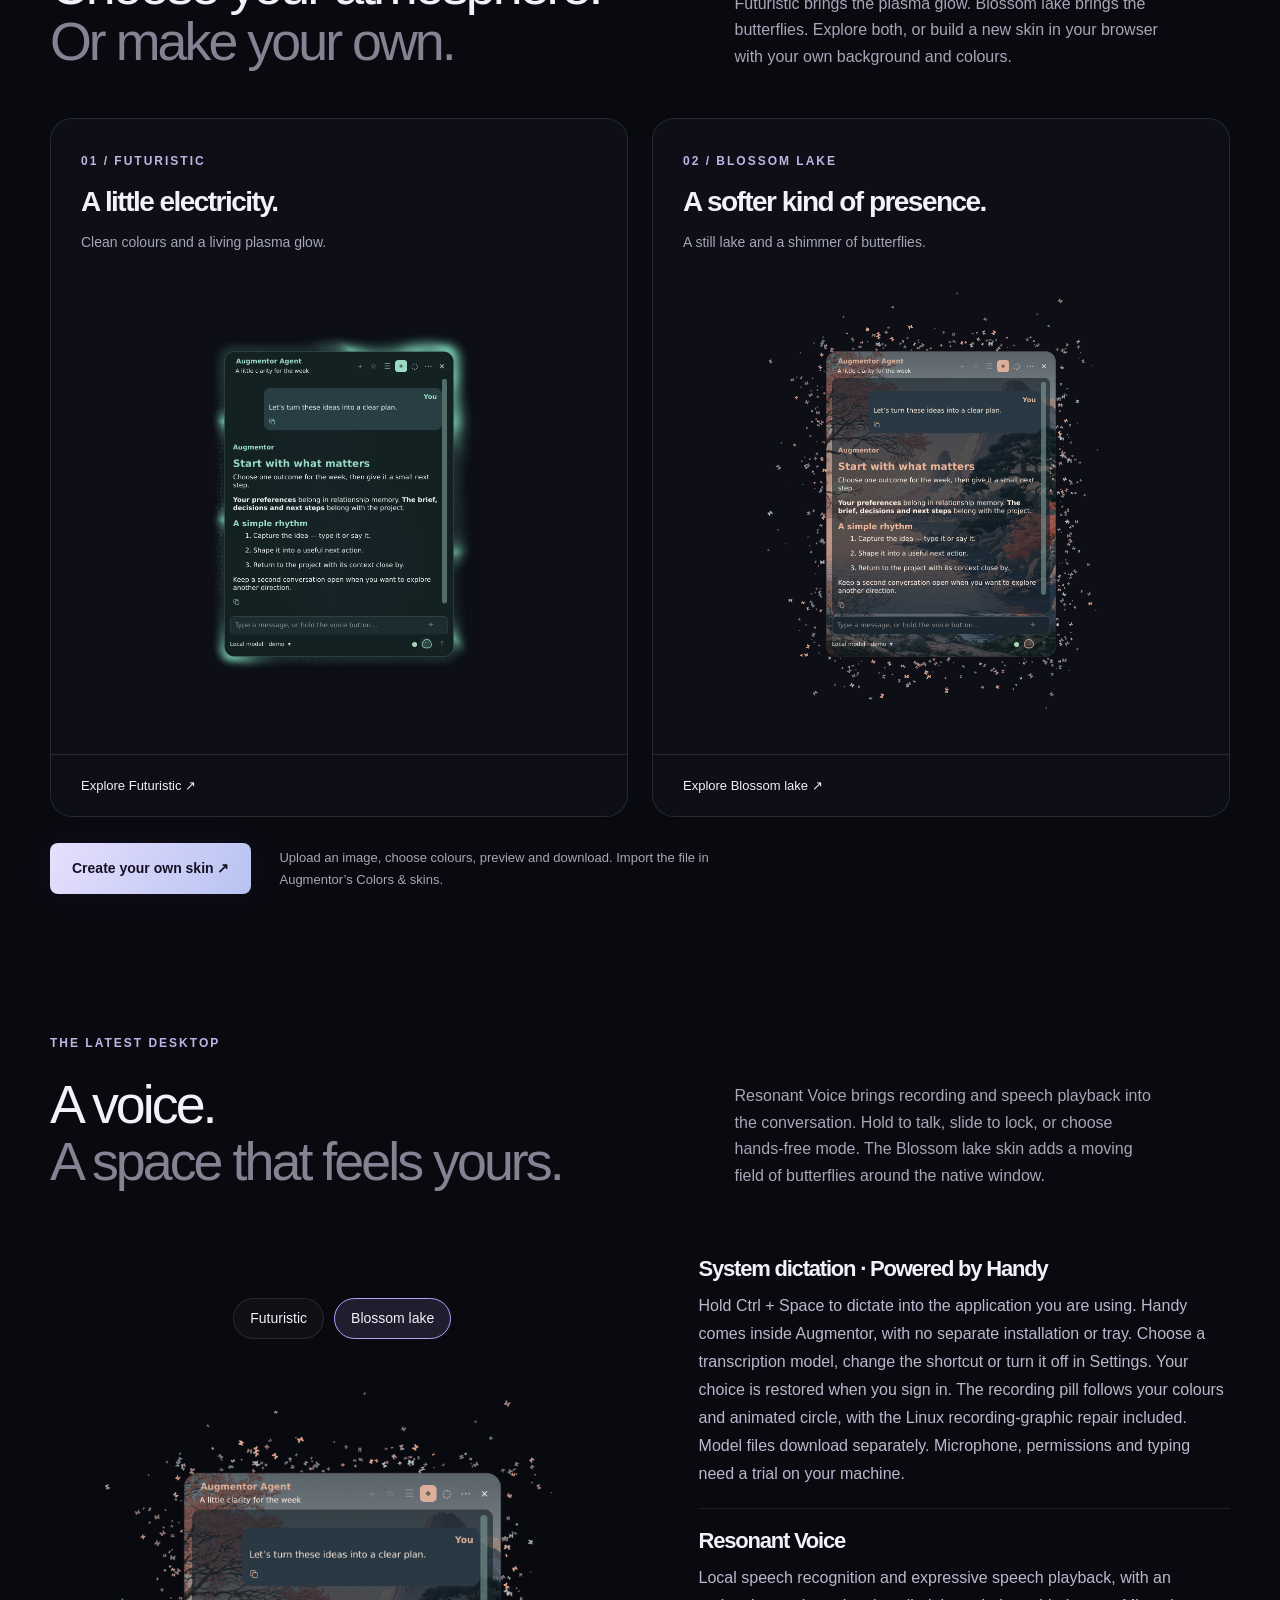
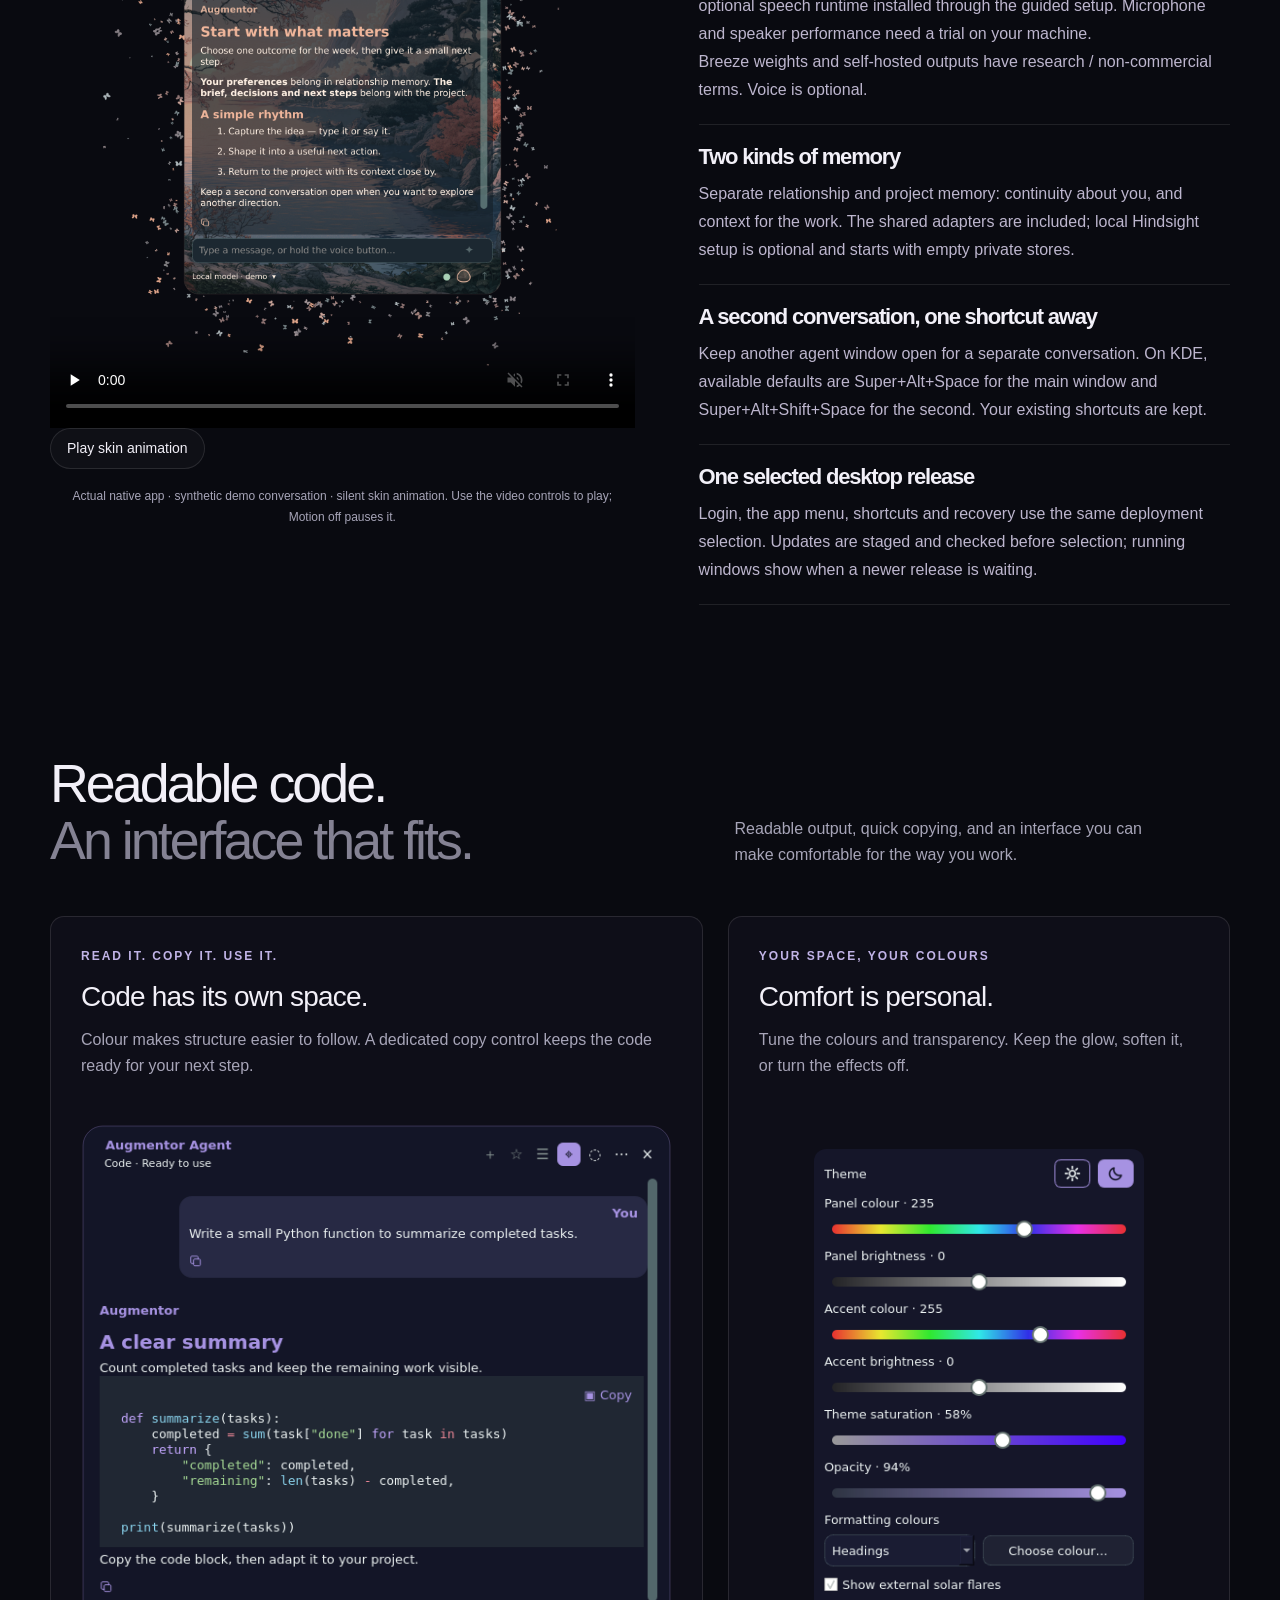
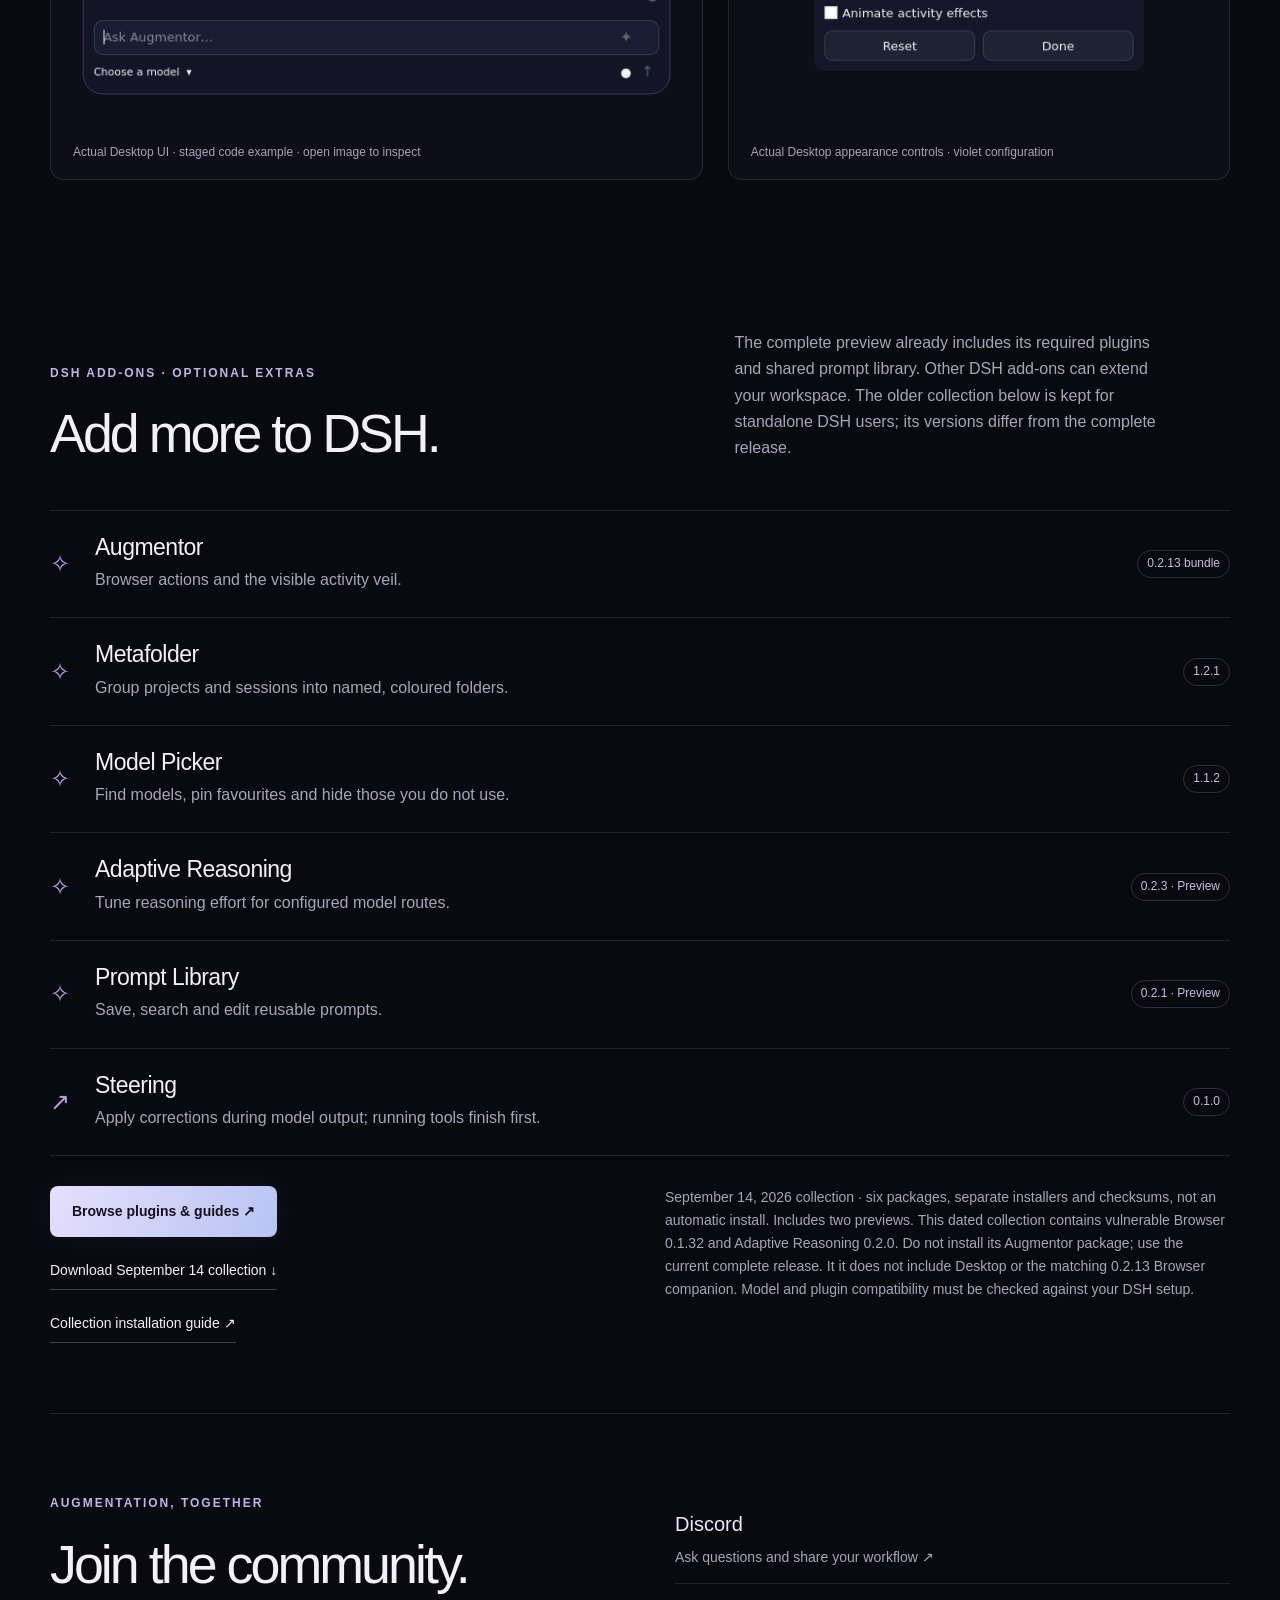
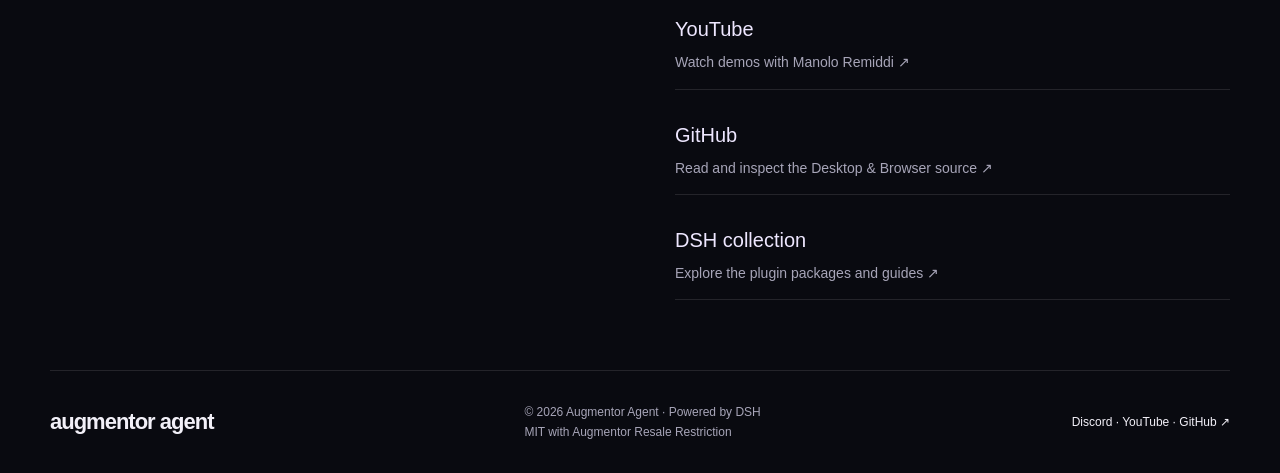
==== commit f0772bdf: "Prepare preview 3 download links; hold deployment for qualification" ====
--- a/index.html
+++ b/index.html
@@ -11,8 +11,8 @@
             </a></nav></div></header>
 <main id="top"><section id="editions" class="shell layered-hero" aria-labelledby="product-title"><div class="layered-copy"><p class="eyebrow">AUGMENTOR AGENT · TWO EDITIONS</p><h1 id="product-title">In your browser.<br>On your desktop.<br><em>By your side.</em></h1><p class="layered-lead">Your local or cloud AI, close to the work.<br>Choose the Chromium sidebar or the native Desktop app. Both powered by DeepSeek Harness.</p><div class="hero-product-links"><div id="browser-edition"><a class="button primary" href="#installation">Get Browser <span>↗</span></a><p>Matching 0.2.13 preview · Chromium<br>Included with the Linux, Mac and Windows previews.</p></div><div id="desktop-edition"><a class="button hero-secondary" href="#installation">Get Desktop <span>↗</span></a><p>Linux + macOS + Windows previews<br>Choose your download below.</p></div></div><a class="text-link hero-install" href="#installation">Install both, or choose one ↓</a></div>
 <div class="layered-scene" aria-label="Augmentor Browser and Desktop shown on separate overlapping planes"><div class="scene-world"><div class="scene-aura" aria-hidden="true"></div><figure class="browser-plane"><figcaption><span class="plane-number">01</span><strong>Browser</strong><span>Your real tabs. Your agent alongside.</span></figcaption><a href="#in-action" aria-label="See the Browser edition in action"><img src="assets/browser-full-chromium.png" width="2560" height="1403" alt="Augmentor Browser behind the Desktop window: Chromium with the agent sidebar and active blue veil on augmentatism.com"></a></figure><figure class="desktop-plane"><a href="#experience" aria-label="See the Desktop edition in action"><span class="desktop-plane-window"><img src="assets/desktop-voice-window.png" width="1040" height="1340" alt="Augmentor Desktop with the Blossom lake skin, synthetic conversation and integrated audio control"></span></a><figcaption><span class="plane-number">02</span><strong>Desktop</strong><span>One shortcut away.</span></figcaption></figure><p class="scene-caption">Two interfaces. Your choice of model.<br><span>Desktop capture uses staged demo content.</span></p></div></div></section><section id="installation" class="shell installation"><div class="section-heading"><div><p class="eyebrow">CHOOSE YOUR PLATFORM</p><h2>Download. Set up.<br><span>Make it yours.</span></h2></div><p>Download Desktop and its matching browser companion for Linux, Apple silicon Macs or Windows 11. DSH and the required plugins are included. Bring your own local or cloud model; choose the guide for your operating system.</p></div>
-<div class="install-choice"><details open id="windows-download"><summary>Desktop + Browser · Windows 11 · Intel/AMD and ARM</summary><p><strong>Windows preview 2:</strong> unsigned installer; Windows security policy may warn or block it. Physical PC testing starts with this download. Automatic updates are not available yet. <a href="windows.html#security">Read the security notice ↗</a></p><p><a class="button primary" href="https://github.com/ManoloRemiddi/augmentor-agent/releases/download/v0.2.13-windows-preview.2/Augmentor-0.2.13-windows-x64-preview.exe">Download for Intel / AMD ↓</a> <a class="button" href="https://github.com/ManoloRemiddi/augmentor-agent/releases/download/v0.2.13-windows-preview.2/Augmentor-0.2.13-windows-arm64-preview.exe">Download for Windows on ARM ↓</a></p><p><a class="text-link" href="windows.html">Windows installation guide ↗</a> <a class="text-link" href="https://github.com/ManoloRemiddi/augmentor-agent/releases/download/v0.2.13-windows-preview.2/SHA256SUMS">Checksums ↗</a></p><p>Version 0.2.13 · Windows 11 25H2 or later (build 26200+) · native x64 or ARM64. One per-user installer bundles Desktop, Browser, DSH, plugins and private runtimes. Open Augmentor from the Start menu, use Agent setup to start DSH and add your own model, then Browser setup to choose your Chromium-based browser and load the bundled extension. Ctrl + Alt + Space shows or hides the app.</p><p>Fresh installations. Local voice/memory engines, desktop automation, Windows Pi/Codex and cross-version upgrades are not qualified. RTX Spark hardware has not been tested. <a href="windows.html#limits">Read preview limits ↗</a></p></details><details open id="macos-download"><summary>Desktop + Browser · macOS · Apple silicon</summary><p><strong>Early preview:</strong> not signed with Apple Developer ID or notarized by Apple. First launch requires <strong>System Settings → Privacy &amp; Security → Open Anyway</strong>. The browser extension uses manual Load unpacked. Automatic updates are not available yet.</p><p><a class="button primary" href="https://github.com/ManoloRemiddi/augmentor-agent/releases/download/v0.2.13-macos-preview.2/augmentor-desktop-0.2.13-macos-arm64-preview.dmg">Download macOS preview ↓</a> <a class="text-link" href="macos.html">Mac installation guide ↗</a> <a class="text-link" href="https://github.com/ManoloRemiddi/augmentor-agent/releases/download/v0.2.13-macos-preview.2/SHA256SUMS">Checksums ↗</a></p><p>Version 0.2.13 · Handy dictation preview 2 · M1 or later · macOS 14+ · your Chromium-based browser, including Comet. Drag Augmentor into Applications, approve its first launch, then use Agent setup to start DSH and add your model. DSH, Python, Node and the required plugins are bundled. Fn + Space shows or hides the desktop. Includes the general browser reliability repair: complete fresh page observations, long-page reading and stable tab targeting. Browser setup lets you choose your installed Chromium-based browser, including Comet. Flare transparency and immediate App size adjustment from 75% to 150% are included. No model account, API key or model weights are included.</p><p>For fresh installations. Desktop chat and browser setup are the preview focus; speech, local memory and desktop-control permissions need separate configuration and qualification. <a href="macos.html#limits">Read preview limits before installing ↗</a></p></details><details open><summary>Desktop + Browser · Debian 13 · Intel/AMD 64-bit</summary><p><a class="button primary" href="https://github.com/ManoloRemiddi/augmentor-agent/releases/download/v0.2.13-complete-preview.2/augmentor-0.2.13-complete-preview.2.tar.gz">Download 0.2.13 complete preview ↓</a> <a class="text-link" href="https://github.com/ManoloRemiddi/augmentor-agent/releases/download/v0.2.13-complete-preview.2/SHA256SUMS">Checksums ↗</a> <a class="text-link" href="https://github.com/ManoloRemiddi/augmentor-agent/blob/main/docs/COMPLETE-INSTALL.md">Full installation guide ↗</a></p><p>The 0.2.13 release strengthens general browser work with complete fresh page observations, recoverable omitted text, long-page reading and stable tab targeting. It retains the Desktop flare and WebSocket security corrections. <a href="https://github.com/ManoloRemiddi/augmentor-agent">Current source and issue tracker ↗</a>. Extract the archive and run <code>./install.sh</code> as your normal user. It verifies its files, requests package installation through sudo, asks for your model connection, and sets up login startup, recovery and a second window. Finish by loading the supplied extension in Chromium. Desktop can be used without loading the extension.</p><p><strong>Included recovery:</strong> bounded continuation after empty or truncated responses, duplicate-action protection during recovery, and respect for Stop and user handoffs. Model answers still need verification. <a href="https://github.com/ManoloRemiddi/augmentor-agent/blob/main/docs/RELEASE-0.2.13.md">What changed and release limits ↗</a></p><p>Fresh installations only: existing Augmentor or DSH data is preserved and requires a reviewed migration. This is a Linux preview, with desktop-control qualification scoped to KDE Plasma Wayland. Model weights and credentials are not included.</p><textarea id="desktop-install-prompt" readonly aria-label="Complete Desktop and Browser installation prompt">Help me install Augmentor Agent 0.2.13 complete preview on Debian 13 amd64. The active Desktop and Browser project is https://github.com/ManoloRemiddi/augmentor-agent. Follow https://github.com/ManoloRemiddi/augmentor-agent/blob/main/docs/COMPLETE-INSTALL.md. Download https://github.com/ManoloRemiddi/augmentor-agent/releases/download/v0.2.13-complete-preview.2/augmentor-0.2.13-complete-preview.2.tar.gz and verify https://github.com/ManoloRemiddi/augmentor-agent/releases/download/v0.2.13-complete-preview.2/SHA256SUMS before extraction. These pinned downloads are published in the canonical application repository. Preserve existing DSH profiles, chats, credentials, memory and browser settings. The fresh-install wizard must not overwrite an existing installation. Run ./install.sh as my normal user, using sudo only for system packages. Ask me for my model API URL and model ID; enter credentials privately, never in logs or command arguments. Explain optional local speech model terms and the local-model requirement for guided dual memory. Help me load the matching Chromium extension. Verify a harmless response, main and second-window shortcuts, reconnection, and any selected audio/memory services. Report untested hardware or remaining manual steps accurately.</textarea><button class="button primary copy-install" data-copy="desktop-install-prompt">Copy guided installation prompt</button></details>
+<div class="install-choice"><details open id="windows-download"><summary>Desktop + Browser · Windows 11 · Intel/AMD and ARM</summary><p><strong>Windows preview 3:</strong> unsigned installer; Windows security policy may warn or block it. Physical PC testing starts with this download. Automatic updates are not available yet. <a href="windows.html#security">Read the security notice ↗</a></p><p><a class="button primary" href="https://github.com/ManoloRemiddi/augmentor-agent/releases/download/v0.2.13-windows-preview.3/Augmentor-0.2.13-windows-x64-preview.exe">Download for Intel / AMD ↓</a> <a class="button" href="https://github.com/ManoloRemiddi/augmentor-agent/releases/download/v0.2.13-windows-preview.3/Augmentor-0.2.13-windows-arm64-preview.exe">Download for Windows on ARM ↓</a></p><p><a class="text-link" href="windows.html">Windows installation guide ↗</a> <a class="text-link" href="https://github.com/ManoloRemiddi/augmentor-agent/releases/download/v0.2.13-windows-preview.3/SHA256SUMS">Checksums ↗</a></p><p>Version 0.2.13 · Windows 11 25H2 or later (build 26200+) · native x64 or ARM64. One per-user installer bundles Desktop, Browser, DSH, plugins and private runtimes. Open Augmentor from the Start menu, use Agent setup to start DSH and add your own model, then Browser setup to choose your Chromium-based browser and load the bundled extension. Ctrl + Alt + Space shows or hides the app.</p><p>Fresh installations. Local voice/memory engines, desktop automation, Windows Pi/Codex and cross-version upgrades are not qualified. RTX Spark hardware has not been tested. <a href="windows.html#limits">Read preview limits ↗</a></p></details><details open id="macos-download"><summary>Desktop + Browser · macOS · Apple silicon</summary><p><strong>Early preview:</strong> not signed with Apple Developer ID or notarized by Apple. First launch requires <strong>System Settings → Privacy &amp; Security → Open Anyway</strong>. The browser extension uses manual Load unpacked. Automatic updates are not available yet.</p><p><a class="button primary" href="https://github.com/ManoloRemiddi/augmentor-agent/releases/download/v0.2.13-macos-preview.3/augmentor-desktop-0.2.13-macos-arm64-preview.dmg">Download macOS preview ↓</a> <a class="text-link" href="macos.html">Mac installation guide ↗</a> <a class="text-link" href="https://github.com/ManoloRemiddi/augmentor-agent/releases/download/v0.2.13-macos-preview.3/SHA256SUMS">Checksums ↗</a></p><p>Version 0.2.13 · Handy dictation preview 3 · M1 or later · macOS 14+ · your Chromium-based browser, including Comet. Drag Augmentor into Applications, approve its first launch, then use Agent setup to start DSH and add your model. DSH, Python, Node and the required plugins are bundled. Fn + Space shows or hides the desktop. Includes the general browser reliability repair: complete fresh page observations, long-page reading and stable tab targeting. Browser setup lets you choose your installed Chromium-based browser, including Comet. Flare transparency and immediate App size adjustment from 75% to 150% are included. No model account, API key or model weights are included.</p><p>For fresh installations. Desktop chat and browser setup are the preview focus; speech, local memory and desktop-control permissions need separate configuration and qualification. <a href="macos.html#limits">Read preview limits before installing ↗</a></p></details><details open><summary>Desktop + Browser · Debian 13 · Intel/AMD 64-bit</summary><p><a class="button primary" href="https://github.com/ManoloRemiddi/augmentor-agent/releases/download/v0.2.13-complete-preview.3/augmentor-0.2.13-complete-preview.3.tar.gz">Download 0.2.13 complete preview ↓</a> <a class="text-link" href="https://github.com/ManoloRemiddi/augmentor-agent/releases/download/v0.2.13-complete-preview.3/SHA256SUMS">Checksums ↗</a> <a class="text-link" href="https://github.com/ManoloRemiddi/augmentor-agent/blob/main/docs/COMPLETE-INSTALL.md">Full installation guide ↗</a></p><p>The 0.2.13 release strengthens general browser work with complete fresh page observations, recoverable omitted text, long-page reading and stable tab targeting. It retains the Desktop flare and WebSocket security corrections. <a href="https://github.com/ManoloRemiddi/augmentor-agent">Current source and issue tracker ↗</a>. Extract the archive and run <code>./install.sh</code> as your normal user. It verifies its files, requests package installation through sudo, asks for your model connection, and sets up login startup, recovery and a second window. Finish by loading the supplied extension in Chromium. Desktop can be used without loading the extension.</p><p><strong>Included recovery:</strong> bounded continuation after empty or truncated responses, duplicate-action protection during recovery, and respect for Stop and user handoffs. Model answers still need verification. <a href="https://github.com/ManoloRemiddi/augmentor-agent/blob/main/docs/RELEASE-0.2.13.md">What changed and release limits ↗</a></p><p>Fresh installations only: existing Augmentor or DSH data is preserved and requires a reviewed migration. This is a Linux preview, with desktop-control qualification scoped to KDE Plasma Wayland. Model weights and credentials are not included.</p><textarea id="desktop-install-prompt" readonly aria-label="Complete Desktop and Browser installation prompt">Help me install Augmentor Agent 0.2.13 complete preview on Debian 13 amd64. The active Desktop and Browser project is https://github.com/ManoloRemiddi/augmentor-agent. Follow https://github.com/ManoloRemiddi/augmentor-agent/blob/main/docs/COMPLETE-INSTALL.md. Download https://github.com/ManoloRemiddi/augmentor-agent/releases/download/v0.2.13-complete-preview.3/augmentor-0.2.13-complete-preview.3.tar.gz and verify https://github.com/ManoloRemiddi/augmentor-agent/releases/download/v0.2.13-complete-preview.3/SHA256SUMS before extraction. These pinned downloads are published in the canonical application repository. Preserve existing DSH profiles, chats, credentials, memory and browser settings. The fresh-install wizard must not overwrite an existing installation. Run ./install.sh as my normal user, using sudo only for system packages. Ask me for my model API URL and model ID; enter credentials privately, never in logs or command arguments. Explain optional local speech model terms and the local-model requirement for guided dual memory. Help me load the matching Chromium extension. Verify a harmless response, main and second-window shortcuts, reconnection, and any selected audio/memory services. Report untested hardware or remaining manual steps accurately.</textarea><button class="button primary copy-install" data-copy="desktop-install-prompt">Copy guided installation prompt</button></details>
 <details><summary>Other downloads · experimental Fedora and legacy Browser</summary><p>The Fedora Desktop RPM is an older experimental build with container installation/rendering checks, not the complete voice and memory installer. <a href="https://github.com/ManoloRemiddi/augmentor-agent-app/blob/main/docs/FEDORA.md">Fedora guide and download ↗</a></p><p>Browser 0.1.32 contains a known WebSocket vulnerability. Use the matching 0.2.13 complete release; the old archive is retained only for historical reference. <a href="https://github.com/ManoloRemiddi/augmentor-dsh-extension-plugin/releases/tag/v0.1.32">Legacy release ↗</a> · <a href="docs.html#install">Legacy manual ↗</a></p></details></div><p id="copy-status" class="small" role="status" aria-live="polite"></p>
 <details class="compatibility-details" id="availability"><summary>Platform requirements and what comes next</summary><div class="platform-answers"><article><h3>Your model. Your private setup.</h3><p>The installer creates new settings, tokens and memory stores on your machine. It includes Model Picker 1.1.2, Adaptive Reasoning 0.2.3 and Resonant Voice 0.1.16, plus the shared prompt, memory and execution-recovery adapters. These are installed together; no separate plugin setup is required. Memory extraction starts paused until you choose to process it. No personal conversations, credentials or microphone recordings are distributed.</p></article><article><h3>Linux and Mac previews.</h3><p>The Linux installer targets Debian 13 amd64. The Mac preview targets Apple silicon with macOS 14 or later. Windows preview targets Windows 11 25H2+ on x64 or ARM64. All previews use a manually loaded Chromium extension. See the Windows guide for unsigned-download and feature limits. Intel Macs and broader Pi support are not available yet.</p></article></div></details></section><section id="features" class="shell feature-section"><div class="section-heading"><div><p class="eyebrow">BUILT AROUND YOUR AGENCY</p><h2>Your models.<br><span>Your workflow.</span></h2></div><p>Local or cloud inference, reusable prompts and clear controls. Augmentor brings the useful parts of your harness into a focused interface.</p></div>
 <div class="principles"><article><span class="feature-icon">⌘</span><h3>One shortcut away.</h3><p>Choose your Desktop show/hide shortcut. Bring the agent into view, give it a task, and tuck it away again. Keep the compact activity view nearby when you want to follow progress.</p></article><article><span class="feature-icon">◈</span><h3>Local or cloud. Your choice.</h3><p>Both editions use your configured DSH models. Run a local model through a compatible endpoint, such as llama.cpp, or choose a cloud provider. Switch models for the task.</p></article><article><span class="feature-icon">⊙</span><h3>Keep sovereignty practical.</h3><p>Choose where inference runs. With a local model, prompts can stay on your machine; cloud models send requests to your chosen provider. Connected tools and websites have their own data flows.</p></article></div>
-<div class="feature-grid"><article><span class="feature-icon">▣</span><h3>Browser + local computer tools.</h3><p>Desktop provides computer-control tools; the matching Browser edition works in your real Chromium tabs.</p><small>Access follows your OS permissions and DSH setup. The 0.2.13 Browser preset is scoped to browser tools and memory recall.</small></article><article><span class="feature-icon">⌑</span><h3>A library for your best prompts.</h3><p>Save, search and reuse instructions. Bring a useful prompt back into the conversation instead of writing it from scratch each time.</p></article><article><span class="feature-icon">✧</span><h3>Improve the prompt before sending.</h3><p>Use AI prompt improvement to turn a rough request into clearer instructions. Review the result and keep control of what you send.</p></article><article><span class="feature-icon">⑂</span><h3>Keep the conversation moving.</h3><p>Return to history, copy a response, edit a request or branch a conversation. Keep working from the context you already built.</p></article></div><p class="feature-scope">Features below describe the Linux 0.2.13 complete preview. See the Mac and Windows guides for their narrower preview scopes. Voice and memory engines are optional setup choices; availability depends on your model and hardware.</p></section><section id="in-action" class="shell browser-action"><div class="section-heading"><div><p class="eyebrow">IN YOUR REAL BROWSER</p><h2>Browser.<br><span>Your tabs, with an agent.</span></h2></div><p>Augmentor reads and acts on the website while the blue activity veil makes its work visible. Here it is analysing <a href="https://augmentatism.com/">augmentatism.com</a>.</p></div><figure class="browser-capture"><a href="assets/browser-full-chromium.png" target="_blank" rel="noopener" class="full-browser-image"><img src="assets/browser-full-chromium.png" width="2560" height="1403" loading="lazy" alt="Full Chromium window on augmentatism.com with Augmentor sidebar actively summarizing the page, blue-violet flares, and a visible Stop control"></a><figcaption>Augmentor Browser analysing augmentatism.com · open the screenshot for full detail</figcaption></figure></section><section id="experience" class="shell experience"><div class="section-heading"><h2>Desktop.<br><span>One shortcut away.</span></h2><p>Choose your show/hide shortcut. Open the conversation when you need it, or keep the compact view visible while the agent works. Try both views below.</p></div><div class="experience-stage"><div class="stage-toolbar"><span><i class="live-dot"></i> DESKTOP / WORKING STATE</span><div class="segmented" role="group" aria-label="Desktop preview state"><button data-view="expanded" aria-pressed="true">Expanded</button><button data-view="compact" aria-pressed="false">Compact</button></div></div><div class="demo-space" id="demo-space"><div class="stage-haze" aria-hidden="true"></div><img id="expanded" class="demo-image" src="assets/desktop-voice-butterflies.png" width="1680" height="1980" alt="Native desktop with Blossom lake background, butterflies and integrated audio control" loading="lazy"><img id="compact" class="demo-image compact-image" src="assets/desktop-compact-working.png" width="424" height="424" alt="Compact desktop orb showing Working, Expand and Stop, surrounded by an activity flare" hidden loading="lazy"><div class="stage-copy"><p class="eyebrow">SMALLER SURFACE. SAME PRESENCE.</p><p id="state-description">Room for the conversation.<br>Light around the work.</p></div></div><div class="stage-footer"><span>Actual app UI · staged demo content, not a live task</span><span>Interactive atmosphere · move or scroll</span></div></div></section><section id="skins" class="shell skin-showcase"><div class="section-heading"><div><p class="eyebrow">TWO SKINS. YOUR OWN EXPRESSION.</p><h2>Choose your atmosphere.<br><span>Or make your own.</span></h2></div><p>Futuristic brings the plasma glow. Blossom lake brings the butterflies. Explore both, or build a new skin in your browser with your own background and colours.</p></div><div class="skin-showcase-grid"><a href="skins.html" class="skin-showcase-card"><div><span class="eyebrow">01 / FUTURISTIC</span><h3>A little electricity.</h3><p>Clean colours and a living plasma glow.</p></div><img src="assets/desktop-futuristic.png" width="1680" height="1980" loading="lazy" alt="Actual Futuristic Augmentor desktop with plasma activity effect"><span>Explore Futuristic ↗</span></a><a href="skins.html" class="skin-showcase-card"><div><span class="eyebrow">02 / BLOSSOM LAKE</span><h3>A softer kind of presence.</h3><p>A still lake and a shimmer of butterflies.</p></div><img src="assets/desktop-voice-butterflies.png" width="1680" height="1980" loading="lazy" alt="Actual Blossom lake Augmentor desktop with butterfly activity effect"><span>Explore Blossom lake ↗</span></a></div><p class="skin-studio-link"><a class="button primary" href="skins.html#studio">Create your own skin ↗</a><span>Upload an image, choose colours, preview and download. Import the file in Augmentor’s Colors &amp; skins.</span></p></section><section id="voice-and-memory" class="shell voice-release"><div class="section-heading"><div><p class="eyebrow">THE LATEST DESKTOP</p><h2>A voice.<br><span>A space that feels yours.</span></h2></div><p>Resonant Voice brings recording and speech playback into the conversation. Hold to talk, slide to lock, or choose hands-free mode. The Blossom lake skin adds a moving field of butterflies around the native window.</p></div><div class="voice-release-grid"><figure><div class="skin-film-picker" role="group" aria-label="Native skin animation"><button class="quiet" data-film="futuristic" aria-pressed="false">Futuristic</button><button class="quiet" data-film="blossom" aria-pressed="true">Blossom lake</button></div><video id="skin-film" loop muted playsinline controls preload="none" poster="assets/desktop-voice-butterflies.png" width="840" height="990" aria-label="Six-second capture of the native Blossom lake skin with animated butterflies"><source src="assets/desktop-skin-animation.webm" type="video/webm"></video><button id="skin-play" class="quiet" type="button">Play skin animation</button><figcaption>Actual native app · synthetic demo conversation · silent skin animation. Use the video controls to play; Motion off pauses it.</figcaption></figure><div class="release-details"><article><h3>System dictation · Powered by Handy</h3><p>Hold Ctrl + Space to dictate into the application you are using. Handy comes inside Augmentor, with no separate installation or tray. Choose a transcription model, change the shortcut or turn it off in Settings. The recording pill follows your colours and animated circle.</p><p class="small">Model files download separately. Microphone, permissions and typing need a trial on your machine.</p></article><article><h3>Resonant Voice</h3><p>Local speech recognition and expressive speech playback, with an optional speech runtime installed through the guided setup. Microphone and speaker performance need a trial on your machine.</p><p class="small">Breeze weights and self-hosted outputs have <a href="https://huggingface.co/BreezeBlue/Breeze-TTS-2#license-and-responsible-use">research / non-commercial terms</a>. Voice is optional.</p></article><article><h3>Two kinds of memory</h3><p>Separate relationship and project memory: continuity about you, and context for the work. The shared adapters are included; local Hindsight setup is optional and starts with empty private stores.</p></article><article><h3>A second conversation, one shortcut away</h3><p>Keep another agent window open for a separate conversation. On KDE, available defaults are Super+Alt+Space for the main window and Super+Alt+Shift+Space for the second. Your existing shortcuts are kept.</p></article><article><h3>One selected desktop release</h3><p>Login, the app menu, shortcuts and recovery use the same deployment selection. Updates are staged and checked before selection; running windows show when a newer release is waiting.</p></article></div></div></section><section class="shell feature-gallery"><div class="section-heading"><h2>Readable code.<br><span>An interface that fits.</span></h2><p>Readable output, quick copying, and an interface you can make comfortable for the way you work.</p></div><div class="gallery-grid"><figure class="code-feature"><div><p class="eyebrow">READ IT. COPY IT. USE IT.</p><h3>Code has its own space.</h3><p>Colour makes structure easier to follow. A dedicated copy control keeps the code ready for your next step.</p></div><a href="assets/feature-code.png" target="_blank" rel="noopener"><img src="assets/feature-code.png" width="670" height="650" loading="lazy" alt="Actual Augmentor UI showing a syntax-highlighted Python function in a code box with its own copy control"></a><figcaption>Actual Desktop UI · staged code example · open image to inspect</figcaption></figure><figure class="colour-feature"><div><p class="eyebrow">YOUR SPACE, YOUR COLOURS</p><h3>Comfort is personal.</h3><p>Tune the colours and transparency. Keep the glow, soften it, or turn the effects off.</p></div><a href="assets/feature-colours.png" target="_blank" rel="noopener"><img src="assets/feature-colours.png" width="350" height="554" loading="lazy" alt="Actual colour settings with panel and accent hue, saturation, opacity and flare controls"></a><figcaption>Actual Desktop appearance controls · violet configuration</figcaption></figure></div></section><section id="plugins" class="shell plugins-section"><div class="section-heading"><div><p class="eyebrow">DSH ADD-ONS · OPTIONAL EXTRAS</p><h2>Add more to DSH.</h2></div><p>The complete preview already includes its required plugins and shared prompt library. Other DSH add-ons can extend your workspace. The older collection below is kept for standalone DSH users; its versions differ from the complete release.</p></div><div class="plugin-list"><article><span class="plugin-mark" aria-hidden="true">✧</span><div><h3>Augmentor</h3><p>Browser actions and the visible activity veil.</p></div><span class="badge">0.2.13 bundle</span></article><article><span class="plugin-mark" aria-hidden="true">✧</span><div><h3>Metafolder</h3><p>Group projects and sessions into named, coloured folders.</p></div><span class="badge">1.2.1</span></article><article><span class="plugin-mark" aria-hidden="true">✧</span><div><h3>Model Picker</h3><p>Find models, pin favourites and hide those you do not use.</p></div><span class="badge">1.1.2</span></article><article><span class="plugin-mark" aria-hidden="true">✧</span><div><h3>Adaptive Reasoning</h3><p>Tune reasoning effort for configured model routes.</p></div><span class="badge">0.2.3 · Preview</span></article><article><span class="plugin-mark" aria-hidden="true">✧</span><div><h3>Prompt Library</h3><p>Save, search and edit reusable prompts.</p></div><span class="badge">0.2.1 · Preview</span></article><article><span class="plugin-mark" aria-hidden="true">↗</span><div><h3>Steering</h3><p>Apply corrections during model output; running tools finish first.</p></div><span class="badge">0.1.0</span></article></div><div class="collection-download"><div><a class="button primary" href="plugins.html">Browse plugins &amp; guides ↗</a><a class="text-link" href="https://github.com/ManoloRemiddi/deepseek-harness-plugins/releases/download/collection-2026.09.14/augmentor-plugins-2026.09.14.zip">Download September 14 collection ↓</a><a class="text-link" href="https://github.com/ManoloRemiddi/deepseek-harness-plugins/blob/main/docs/COLLECTION-INSTALL.md">Collection installation guide ↗</a></div><p>September 14, 2026 collection · six packages, separate installers and checksums, not an automatic install. Includes two previews. This dated collection contains vulnerable Browser 0.1.32 and Adaptive Reasoning 0.2.0. Do not install its Augmentor package; use the current complete release. It it does not include Desktop or the matching 0.2.13 Browser companion. Model and plugin compatibility must be checked against your DSH setup.</p></div></section><section id="community" class="shell community"><div><p class="eyebrow">AUGMENTATION, TOGETHER</p><h2>Join the community.</h2></div><div class="community-links"><a href="https://discord.gg/MRESQnf4R4" target="_blank" rel="noopener noreferrer"><span>Discord</span>Ask questions and share your workflow ↗</a><a href="https://www.youtube.com/@manolo.remiddi" target="_blank" rel="noopener noreferrer"><span>YouTube</span>Watch demos with Manolo Remiddi ↗</a><a href="https://github.com/ManoloRemiddi/augmentor-agent" target="_blank" rel="noopener noreferrer"><span>GitHub</span>Read and inspect the Desktop &amp; Browser source ↗</a><a href="https://github.com/ManoloRemiddi/deepseek-harness-plugins" target="_blank" rel="noopener noreferrer"><span>DSH collection</span>Explore the plugin packages and guides ↗</a></div></section></main><footer class="shell"><a class="brand" href="#top">augmentor agent</a><p>© 2026 Augmentor Agent · Powered by DSH<br><a href="licensing.html">MIT with Augmentor Resale Restriction</a></p><a href="#community">Discord · YouTube · GitHub ↗</a></footer><noscript><p class="shell">The expanded preview is visible. JavaScript enables the compact preview switch and interactive atmosphere.</p></noscript></body></html>
+<div class="feature-grid"><article><span class="feature-icon">▣</span><h3>Browser + local computer tools.</h3><p>Desktop provides computer-control tools; the matching Browser edition works in your real Chromium tabs.</p><small>Access follows your OS permissions and DSH setup. The 0.2.13 Browser preset is scoped to browser tools and memory recall.</small></article><article><span class="feature-icon">⌑</span><h3>A library for your best prompts.</h3><p>Save, search and reuse instructions. Bring a useful prompt back into the conversation instead of writing it from scratch each time.</p></article><article><span class="feature-icon">✧</span><h3>Improve the prompt before sending.</h3><p>Use AI prompt improvement to turn a rough request into clearer instructions. Review the result and keep control of what you send.</p></article><article><span class="feature-icon">⑂</span><h3>Keep the conversation moving.</h3><p>Return to history, copy a response, edit a request or branch a conversation. Keep working from the context you already built.</p></article></div><p class="feature-scope">Features below describe the Linux 0.2.13 complete preview. See the Mac and Windows guides for their narrower preview scopes. Voice and memory engines are optional setup choices; availability depends on your model and hardware.</p></section><section id="in-action" class="shell browser-action"><div class="section-heading"><div><p class="eyebrow">IN YOUR REAL BROWSER</p><h2>Browser.<br><span>Your tabs, with an agent.</span></h2></div><p>Augmentor reads and acts on the website while the blue activity veil makes its work visible. Here it is analysing <a href="https://augmentatism.com/">augmentatism.com</a>.</p></div><figure class="browser-capture"><a href="assets/browser-full-chromium.png" target="_blank" rel="noopener" class="full-browser-image"><img src="assets/browser-full-chromium.png" width="2560" height="1403" loading="lazy" alt="Full Chromium window on augmentatism.com with Augmentor sidebar actively summarizing the page, blue-violet flares, and a visible Stop control"></a><figcaption>Augmentor Browser analysing augmentatism.com · open the screenshot for full detail</figcaption></figure></section><section id="experience" class="shell experience"><div class="section-heading"><h2>Desktop.<br><span>One shortcut away.</span></h2><p>Choose your show/hide shortcut. Open the conversation when you need it, or keep the compact view visible while the agent works. Try both views below.</p></div><div class="experience-stage"><div class="stage-toolbar"><span><i class="live-dot"></i> DESKTOP / WORKING STATE</span><div class="segmented" role="group" aria-label="Desktop preview state"><button data-view="expanded" aria-pressed="true">Expanded</button><button data-view="compact" aria-pressed="false">Compact</button></div></div><div class="demo-space" id="demo-space"><div class="stage-haze" aria-hidden="true"></div><img id="expanded" class="demo-image" src="assets/desktop-voice-butterflies.png" width="1680" height="1980" alt="Native desktop with Blossom lake background, butterflies and integrated audio control" loading="lazy"><img id="compact" class="demo-image compact-image" src="assets/desktop-compact-working.png" width="424" height="424" alt="Compact desktop orb showing Working, Expand and Stop, surrounded by an activity flare" hidden loading="lazy"><div class="stage-copy"><p class="eyebrow">SMALLER SURFACE. SAME PRESENCE.</p><p id="state-description">Room for the conversation.<br>Light around the work.</p></div></div><div class="stage-footer"><span>Actual app UI · staged demo content, not a live task</span><span>Interactive atmosphere · move or scroll</span></div></div></section><section id="skins" class="shell skin-showcase"><div class="section-heading"><div><p class="eyebrow">TWO SKINS. YOUR OWN EXPRESSION.</p><h2>Choose your atmosphere.<br><span>Or make your own.</span></h2></div><p>Futuristic brings the plasma glow. Blossom lake brings the butterflies. Explore both, or build a new skin in your browser with your own background and colours.</p></div><div class="skin-showcase-grid"><a href="skins.html" class="skin-showcase-card"><div><span class="eyebrow">01 / FUTURISTIC</span><h3>A little electricity.</h3><p>Clean colours and a living plasma glow.</p></div><img src="assets/desktop-futuristic.png" width="1680" height="1980" loading="lazy" alt="Actual Futuristic Augmentor desktop with plasma activity effect"><span>Explore Futuristic ↗</span></a><a href="skins.html" class="skin-showcase-card"><div><span class="eyebrow">02 / BLOSSOM LAKE</span><h3>A softer kind of presence.</h3><p>A still lake and a shimmer of butterflies.</p></div><img src="assets/desktop-voice-butterflies.png" width="1680" height="1980" loading="lazy" alt="Actual Blossom lake Augmentor desktop with butterfly activity effect"><span>Explore Blossom lake ↗</span></a></div><p class="skin-studio-link"><a class="button primary" href="skins.html#studio">Create your own skin ↗</a><span>Upload an image, choose colours, preview and download. Import the file in Augmentor’s Colors &amp; skins.</span></p></section><section id="voice-and-memory" class="shell voice-release"><div class="section-heading"><div><p class="eyebrow">THE LATEST DESKTOP</p><h2>A voice.<br><span>A space that feels yours.</span></h2></div><p>Resonant Voice brings recording and speech playback into the conversation. Hold to talk, slide to lock, or choose hands-free mode. The Blossom lake skin adds a moving field of butterflies around the native window.</p></div><div class="voice-release-grid"><figure><div class="skin-film-picker" role="group" aria-label="Native skin animation"><button class="quiet" data-film="futuristic" aria-pressed="false">Futuristic</button><button class="quiet" data-film="blossom" aria-pressed="true">Blossom lake</button></div><video id="skin-film" loop muted playsinline controls preload="none" poster="assets/desktop-voice-butterflies.png" width="840" height="990" aria-label="Six-second capture of the native Blossom lake skin with animated butterflies"><source src="assets/desktop-skin-animation.webm" type="video/webm"></video><button id="skin-play" class="quiet" type="button">Play skin animation</button><figcaption>Actual native app · synthetic demo conversation · silent skin animation. Use the video controls to play; Motion off pauses it.</figcaption></figure><div class="release-details"><article><h3>System dictation · Powered by Handy</h3><p>Hold Ctrl + Space to dictate into the application you are using. Handy comes inside Augmentor, with no separate installation or tray. Choose a transcription model, change the shortcut or turn it off in Settings. Your choice is restored when you sign in. The recording pill follows your colours and animated circle, with the Linux recording-graphic repair included.</p><p class="small">Model files download separately. Microphone, permissions and typing need a trial on your machine.</p></article><article><h3>Resonant Voice</h3><p>Local speech recognition and expressive speech playback, with an optional speech runtime installed through the guided setup. Microphone and speaker performance need a trial on your machine.</p><p class="small">Breeze weights and self-hosted outputs have <a href="https://huggingface.co/BreezeBlue/Breeze-TTS-2#license-and-responsible-use">research / non-commercial terms</a>. Voice is optional.</p></article><article><h3>Two kinds of memory</h3><p>Separate relationship and project memory: continuity about you, and context for the work. The shared adapters are included; local Hindsight setup is optional and starts with empty private stores.</p></article><article><h3>A second conversation, one shortcut away</h3><p>Keep another agent window open for a separate conversation. On KDE, available defaults are Super+Alt+Space for the main window and Super+Alt+Shift+Space for the second. Your existing shortcuts are kept.</p></article><article><h3>One selected desktop release</h3><p>Login, the app menu, shortcuts and recovery use the same deployment selection. Updates are staged and checked before selection; running windows show when a newer release is waiting.</p></article></div></div></section><section class="shell feature-gallery"><div class="section-heading"><h2>Readable code.<br><span>An interface that fits.</span></h2><p>Readable output, quick copying, and an interface you can make comfortable for the way you work.</p></div><div class="gallery-grid"><figure class="code-feature"><div><p class="eyebrow">READ IT. COPY IT. USE IT.</p><h3>Code has its own space.</h3><p>Colour makes structure easier to follow. A dedicated copy control keeps the code ready for your next step.</p></div><a href="assets/feature-code.png" target="_blank" rel="noopener"><img src="assets/feature-code.png" width="670" height="650" loading="lazy" alt="Actual Augmentor UI showing a syntax-highlighted Python function in a code box with its own copy control"></a><figcaption>Actual Desktop UI · staged code example · open image to inspect</figcaption></figure><figure class="colour-feature"><div><p class="eyebrow">YOUR SPACE, YOUR COLOURS</p><h3>Comfort is personal.</h3><p>Tune the colours and transparency. Keep the glow, soften it, or turn the effects off.</p></div><a href="assets/feature-colours.png" target="_blank" rel="noopener"><img src="assets/feature-colours.png" width="350" height="554" loading="lazy" alt="Actual colour settings with panel and accent hue, saturation, opacity and flare controls"></a><figcaption>Actual Desktop appearance controls · violet configuration</figcaption></figure></div></section><section id="plugins" class="shell plugins-section"><div class="section-heading"><div><p class="eyebrow">DSH ADD-ONS · OPTIONAL EXTRAS</p><h2>Add more to DSH.</h2></div><p>The complete preview already includes its required plugins and shared prompt library. Other DSH add-ons can extend your workspace. The older collection below is kept for standalone DSH users; its versions differ from the complete release.</p></div><div class="plugin-list"><article><span class="plugin-mark" aria-hidden="true">✧</span><div><h3>Augmentor</h3><p>Browser actions and the visible activity veil.</p></div><span class="badge">0.2.13 bundle</span></article><article><span class="plugin-mark" aria-hidden="true">✧</span><div><h3>Metafolder</h3><p>Group projects and sessions into named, coloured folders.</p></div><span class="badge">1.2.1</span></article><article><span class="plugin-mark" aria-hidden="true">✧</span><div><h3>Model Picker</h3><p>Find models, pin favourites and hide those you do not use.</p></div><span class="badge">1.1.2</span></article><article><span class="plugin-mark" aria-hidden="true">✧</span><div><h3>Adaptive Reasoning</h3><p>Tune reasoning effort for configured model routes.</p></div><span class="badge">0.2.3 · Preview</span></article><article><span class="plugin-mark" aria-hidden="true">✧</span><div><h3>Prompt Library</h3><p>Save, search and edit reusable prompts.</p></div><span class="badge">0.2.1 · Preview</span></article><article><span class="plugin-mark" aria-hidden="true">↗</span><div><h3>Steering</h3><p>Apply corrections during model output; running tools finish first.</p></div><span class="badge">0.1.0</span></article></div><div class="collection-download"><div><a class="button primary" href="plugins.html">Browse plugins &amp; guides ↗</a><a class="text-link" href="https://github.com/ManoloRemiddi/deepseek-harness-plugins/releases/download/collection-2026.09.14/augmentor-plugins-2026.09.14.zip">Download September 14 collection ↓</a><a class="text-link" href="https://github.com/ManoloRemiddi/deepseek-harness-plugins/blob/main/docs/COLLECTION-INSTALL.md">Collection installation guide ↗</a></div><p>September 14, 2026 collection · six packages, separate installers and checksums, not an automatic install. Includes two previews. This dated collection contains vulnerable Browser 0.1.32 and Adaptive Reasoning 0.2.0. Do not install its Augmentor package; use the current complete release. It it does not include Desktop or the matching 0.2.13 Browser companion. Model and plugin compatibility must be checked against your DSH setup.</p></div></section><section id="community" class="shell community"><div><p class="eyebrow">AUGMENTATION, TOGETHER</p><h2>Join the community.</h2></div><div class="community-links"><a href="https://discord.gg/MRESQnf4R4" target="_blank" rel="noopener noreferrer"><span>Discord</span>Ask questions and share your workflow ↗</a><a href="https://www.youtube.com/@manolo.remiddi" target="_blank" rel="noopener noreferrer"><span>YouTube</span>Watch demos with Manolo Remiddi ↗</a><a href="https://github.com/ManoloRemiddi/augmentor-agent" target="_blank" rel="noopener noreferrer"><span>GitHub</span>Read and inspect the Desktop &amp; Browser source ↗</a><a href="https://github.com/ManoloRemiddi/deepseek-harness-plugins" target="_blank" rel="noopener noreferrer"><span>DSH collection</span>Explore the plugin packages and guides ↗</a></div></section></main><footer class="shell"><a class="brand" href="#top">augmentor agent</a><p>© 2026 Augmentor Agent · Powered by DSH<br><a href="licensing.html">MIT with Augmentor Resale Restriction</a></p><a href="#community">Discord · YouTube · GitHub ↗</a></footer><noscript><p class="shell">The expanded preview is visible. JavaScript enables the compact preview switch and interactive atmosphere.</p></noscript></body></html>
